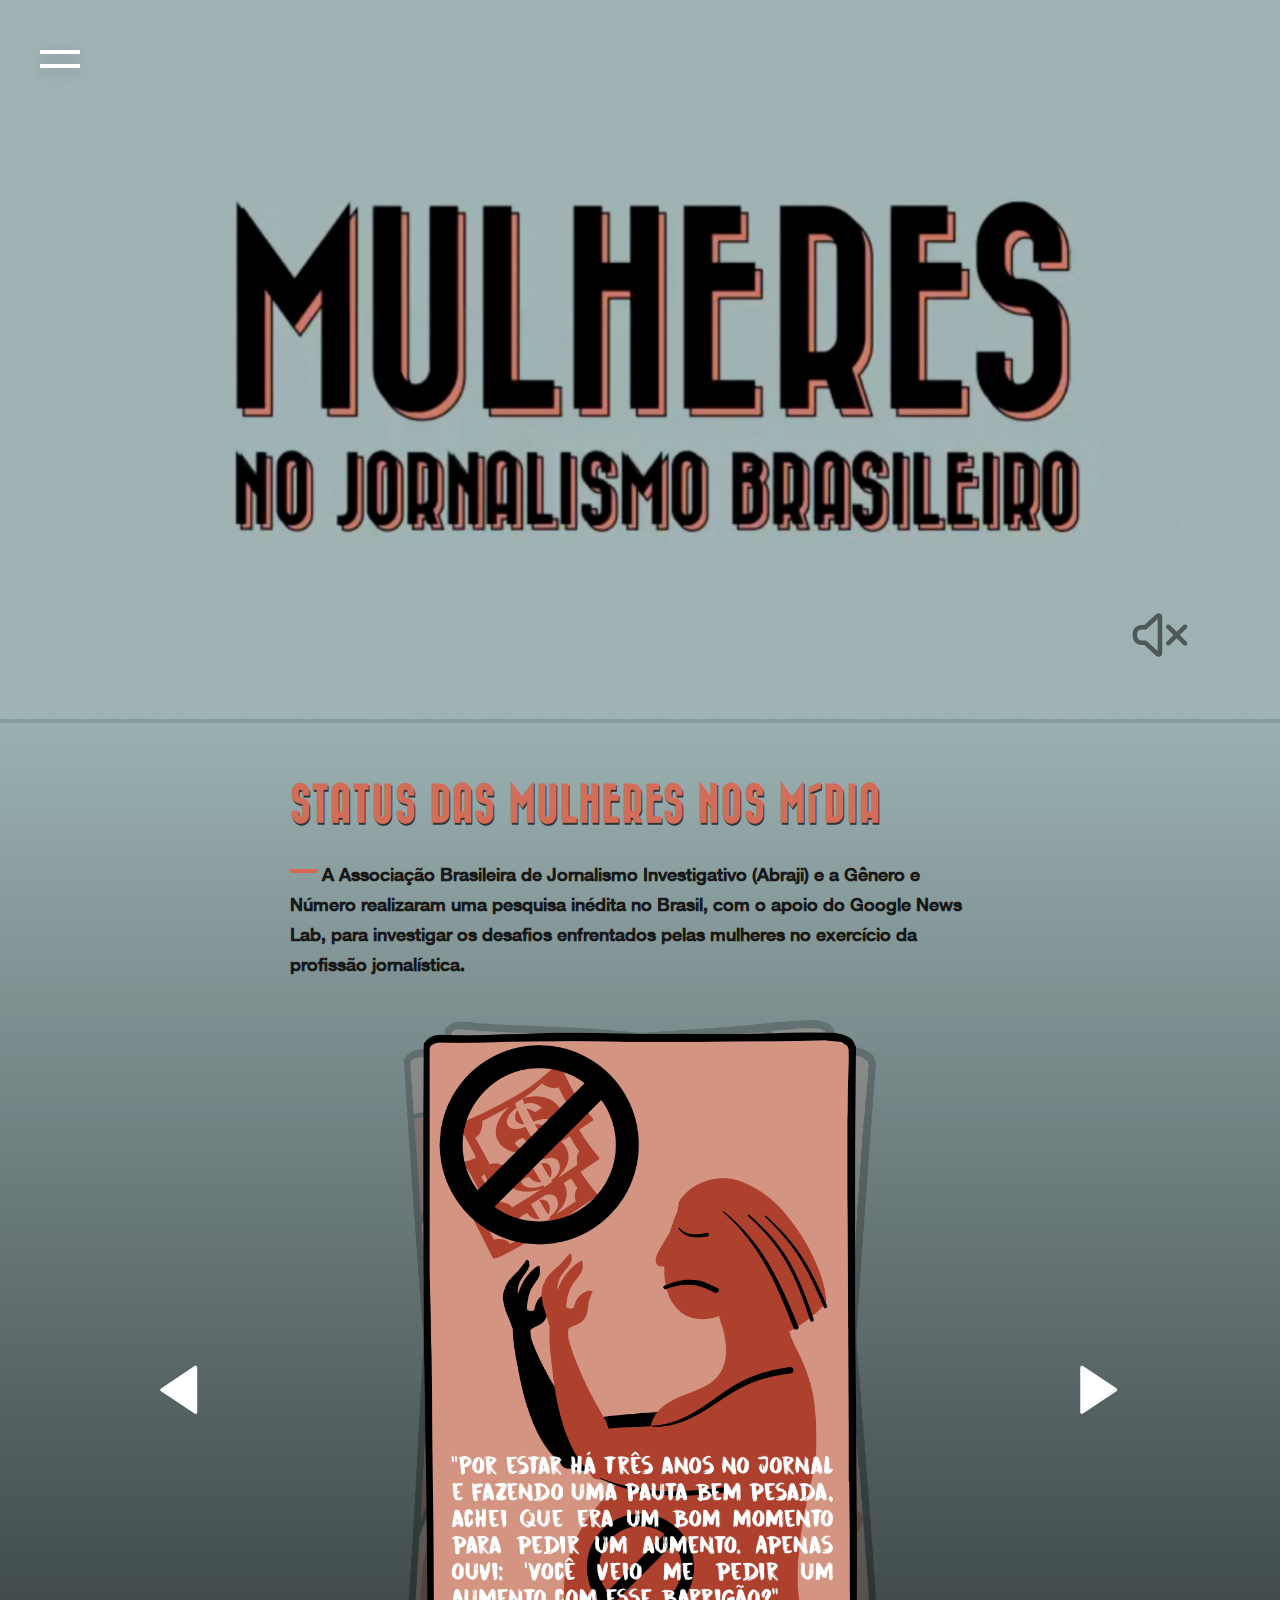
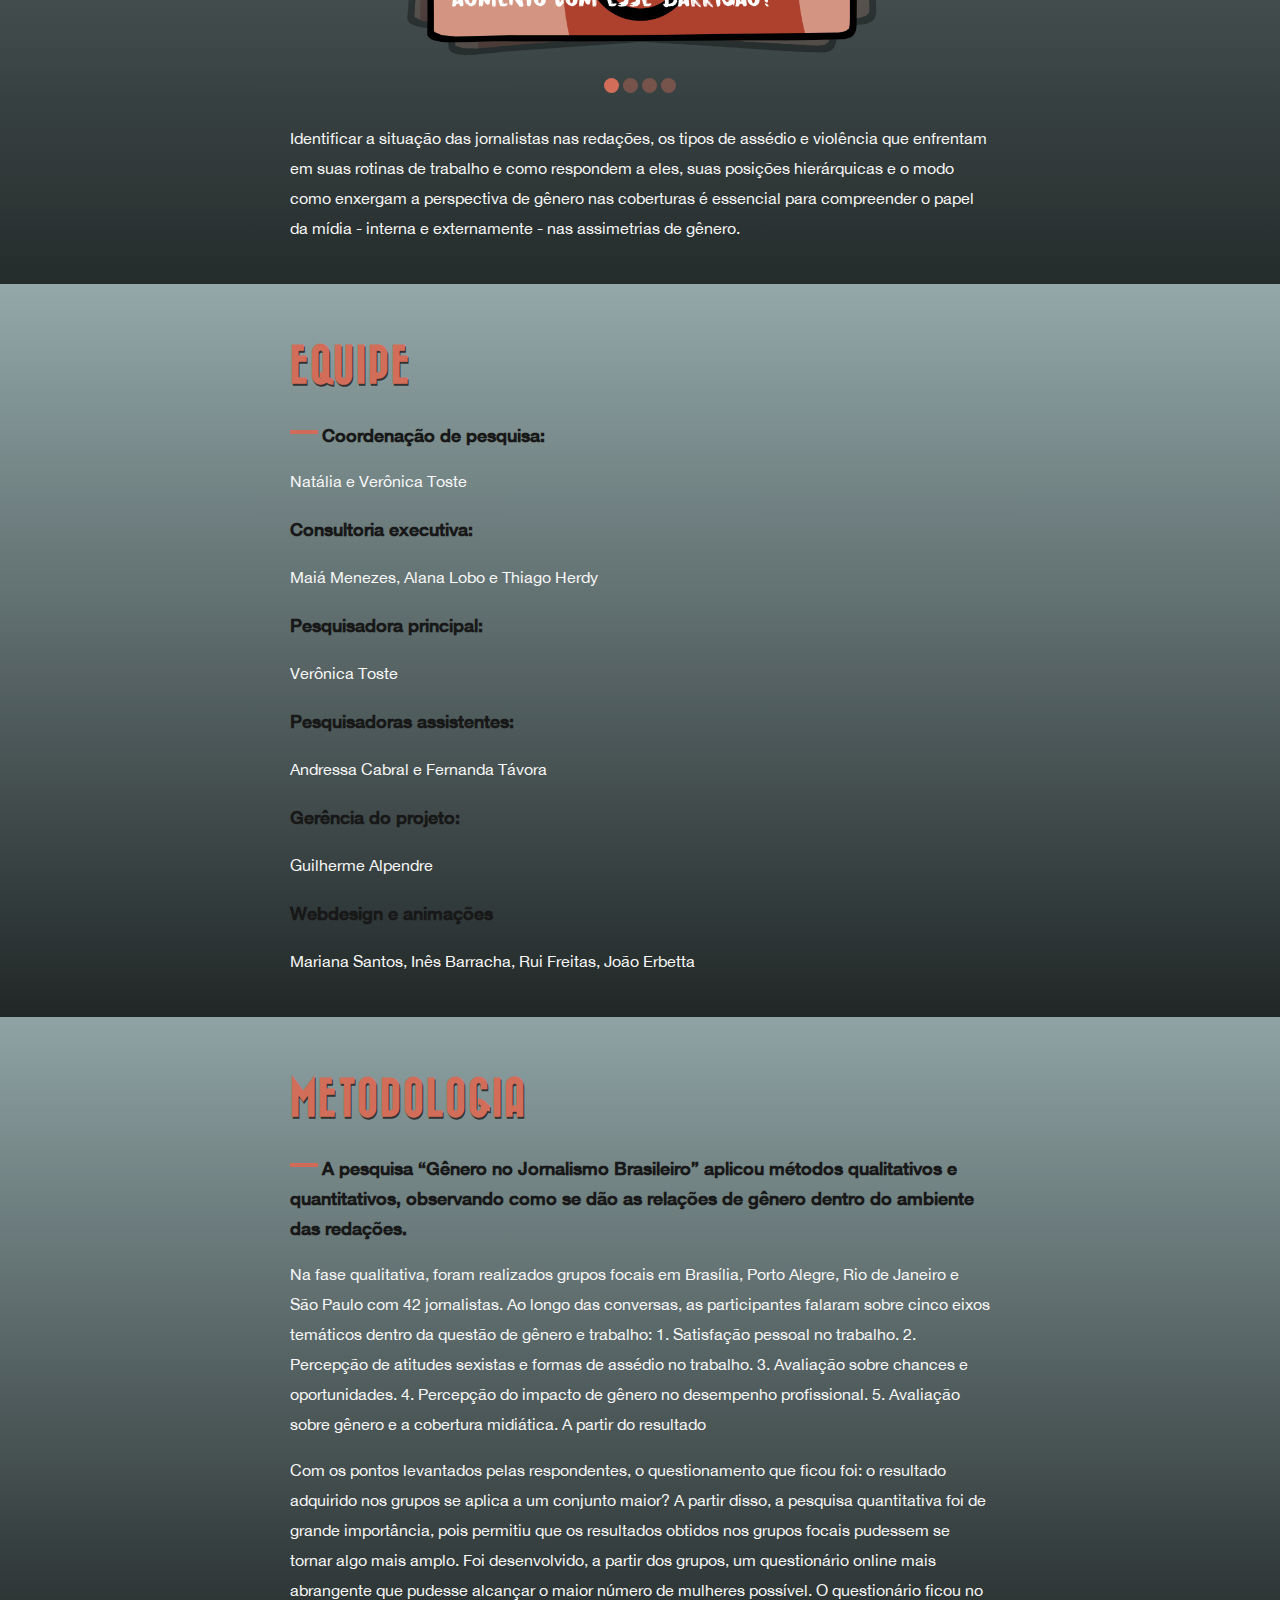
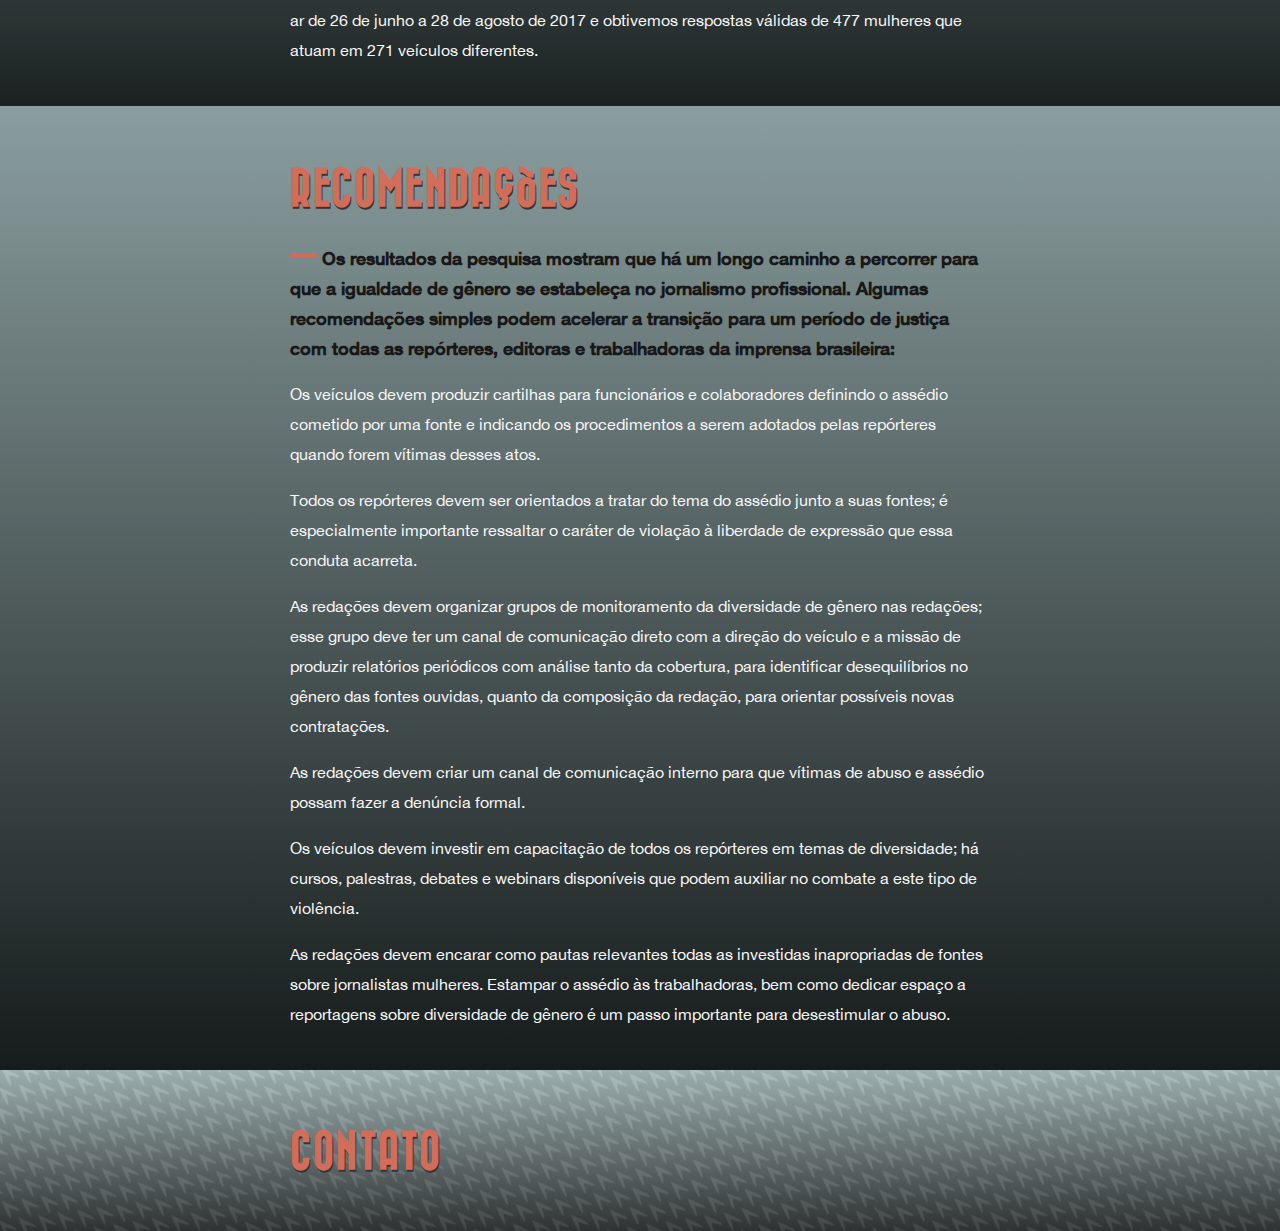
==== index.html @ d8b7c927 "added some basic textures with linear gradient" ====
<!DOCTYPE html>
<html lang="en">
<head>
  <meta charset="UTF-8">
  <meta name="viewport" content="width=device-width, initial-scale=1">
  <title>Mulheres No Jornalismo Brasileiro </title>
  <link rel="stylesheet" href="css/styles.css">
  <script src="http://ajax.googleapis.com/ajax/libs/jquery/1.11.1/jquery.min.js"></script>
</head>
<body>

  <!-- Menu -->
  <button class="burger"></button>
  <div id="nav">
    <div class="navigation">
      <ul id="nav-social-icons"class="social-icons">
        <li><span class="twitter-icon"></span></li>
        <li><span class="facebook-icon"></span></li>
        <li><span class="whatsapp-icon"></span></li>
      </ul>
      <div class="nav-content">
        <ul class="nav-menu">
          <li>
            <div class="nav-number">
              <span class="line thin"></span>
              <span class="number helv">01.</span>
            </div>
            <a href="#section1" class="roz nav-text">STATUS DAS MULHERES NOS MÍDIA</a>
          </li>
          <li>
            <div class="nav-number">
              <span class="line thin"></span>
              <span class="number helv">02.</span>
            </div>
            <a href="#section2" class="roz nav-text">EQUIPE</a>
          </li>
          <li>
            <div class="nav-number">
              <span class="line thin"></span>
              <span class="number helv">03.</span>
            </div>
            <a href="#section3" class="roz nav-text">METODOLOGIA</a>
          </li>
          <li>
            <div class="nav-number">
              <span class="line thin"></span>
              <span class="number helv">04.</span>
            </div>
            <a href="#section4" class="roz nav-text">RECOMENDAÇÕES</a>
          </li>
          <li>
            <div class="nav-number">
              <span class="line thin"></span>
              <span class="number helv">05.</span>
            </div>
            <a href="#section5" class="roz nav-text">CONTATO</a>
          </li>
        </ul>
        <div class="nav-footer">
          <div class="footer-row">
            <img src="assets/logos/logo-GN-fundo-transparente.png" alt="" class="logos">
            <img src="assets/logos/ABRAJI_FullColor_Pos_RGB-1.png" alt="" class="logos">
            <img src="assets/logos/googlenewslab.png" alt="" class="logos">
          </div>
          <!-- <p>Realização: logo GN, logo Abraji // <br> Apoio: Google News Lab</p> -->
        </div>
      </div>
    </div>
  </div>

  <!-- Video -->
  <div class="video-wrapper">
    <video preload autobuffer autoplay poster="assets/images/vposter.png">
        <source src="assets/video/CENA_formobile.m4v" type="video/mp4">
    </video>
    <div class="video-icons unmuted"></div>
   <!--  <div class="skip-icon"></div> -->
  </div>

  <!-- Section 1 -->
  <section id="section1" style="margin-top: 0px;">
    <div class="container text-left">
      <h2 class="roz">STATUS DAS MULHERES NOS MÍDIA</h2>
      <div>
        <span class="line thick"></span>
          <span class="heading helv-med text-dark">A Associação Brasileira de Jornalismo Investigativo (Abraji) e a Gênero e Número realizaram uma pesquisa inédita no Brasil, com o apoio do Google News Lab, para investigar os desafios enfrentados pelas mulheres no exercício da profissão jornalística.</span>
      </div>
    </div>
      <div id="cards">
        <div id="cards-imgs">
          <img src="assets/images/card1.png" alt="" id="card-0"class="card front">
          <img src="assets/images/card2.png" alt="" id="card-1"class="card second">
          <img src="assets/images/card3.png" alt="" id="card-2"class="card third">
          <img src="assets/images/card4.png" alt="" id="card-3"class="card back">
        </div>
        <div id="drag-left" class="drag-info">
          <svg version="1.1" xmlns="http://www.w3.org/2000/svg" xmlns:xlink="http://www.w3.org/1999/xlink" x="0px" y="0px"
   width="21.099px" height="25px" viewBox="0 0 21.099 25" enable-background="new 0 0 21.099 25" xml:space="preserve" class="arrow">
            <g id="Layer_2">
              <polygon fill="#FFFFFF" points="17.285,21.62 2.929,12.02 17.285,2.355   "/>
            </g>
            <g id="Layer_1">
              <g>
                <g>
                  <path d="M16.97,21.16L3.21,12l13.76-9.16V21.16 M17.01,22.04c0.36,0,0.72-0.32,0.72-0.72V2.721C17.73,2.279,17.371,2,17.01,2
                    c-0.12,0-0.28,0.04-0.399,0.12L2.65,11.44c-0.439,0.28-0.439,0.92,0,1.2l13.961,9.28C16.771,22,16.89,22.04,17.01,22.04
                    L17.01,22.04z"/>
                </g>
              </g>
            </g>
          </svg>
        </div>
        <div id="drag-right" class="drag-info">
          <svg version="1.1" xmlns="http://www.w3.org/2000/svg" xmlns:xlink="http://www.w3.org/1999/xlink" x="0px" y="0px"
             width="21.099px" height="25px" viewBox="0 0 21.099 25" enable-background="new 0 0 21.099 25" xml:space="preserve" class="arrow">
            <g id="Layer_2">
              <polygon fill="#FFFFFF" points="2.765,2.42 17.122,12.02 2.765,21.685  "/>
            </g>
            <g id="Layer_1">
              <g>
                <g>
                  <path d="M3.08,2.88l13.76,9.16L3.08,21.2V2.88 M3.04,2C2.68,2,2.32,2.32,2.32,2.72v18.599c0,0.441,0.359,0.721,0.72,0.721
                    c0.12,0,0.28-0.04,0.399-0.12L17.4,12.6c0.439-0.28,0.439-0.92,0-1.2L3.439,2.12C3.279,2.04,3.16,2,3.04,2L3.04,2z"/>
                </g>
              </g>
            </g>
          </svg>
        </div>
      <ol id="pagination">
          <li>
            <a id="circle-0" href="#slide1" class="active">1</a>
          </li>
          <li>
            <a a id="circle-1" href="#slide2">2</a>
          </li>
          <li>
            <a a id="circle-2" href="#slide3">3</a>
          </li>
          <li>
            <a a id="circle-3" href="#slide4">4</a>
          </li>
      </ol>
      </div>
    <div class="container" style="margin-top: 30px;">
      <p class="text-light">Identificar a situação das jornalistas nas redações, os tipos de assédio e violência que enfrentam em suas rotinas de trabalho e como respondem a eles, suas posições hierárquicas e o modo como enxergam a perspectiva de gênero nas coberturas é essencial para compreender o papel da mídia - interna e externamente - nas assimetrias de gênero.</p>
    </div>
  </section>

  <!-- Section 2 -->
  <section id="section2">
    <div class="container text-left">
      <h2 class="roz">EQUIPE</h2>
      <div>
        <span class="line thick"></span>
        <span class="heading helv-med text-dark">Coordenação de pesquisa:</span>
        <p class="helv text-light">Natália e Verônica Toste</p>
        <p class="heading helv-med text-dark">Consultoria executiva:</p>
        <p class="helv text-light">Maiá Menezes, Alana Lobo e Thiago Herdy</p>
        <p class="heading helv-med text-dark">Pesquisadora principal:</p>
        <p class="helv text-light">Verônica Toste</p>
        <p class="heading helv-med text-dark">Pesquisadoras assistentes:</p>
        <p class="helv text-light">Andressa Cabral e Fernanda Távora</p>
        <p class="heading helv-med text-dark">Gerência do projeto:</p>
        <p class="helv text-light">Guilherme Alpendre</p>
        <p class="heading helv-med text-dark">Webdesign e animações</p>
        <p class="helv text-light">Mariana Santos, Inês Barracha, Rui Freitas, João Erbetta</p>
      </div>
    </div>
  </section>

  <!-- Section 3 -->
  <section id="section3">
    <div class="container text-left">
      <h2 class="roz">METODOLOGIA</h2>
      <div>
        <span class="line thick"></span>
          <span class="heading helv-med text-dark">A pesquisa “Gênero no Jornalismo Brasileiro” aplicou métodos qualitativos e quantitativos, observando como se dão as relações de gênero dentro do ambiente das redações.</span>
          <p class="text-light">Na fase qualitativa, foram realizados grupos focais em Brasília, Porto Alegre, Rio de Janeiro e São Paulo com 42 jornalistas. Ao longo das conversas, as participantes falaram sobre cinco eixos temáticos dentro da questão de gênero e trabalho: 1. Satisfação pessoal no trabalho. 2. Percepção de atitudes sexistas e formas de assédio no trabalho. 3. Avaliação sobre chances e oportunidades. 4. Percepção do impacto de gênero no desempenho profissional. 5. Avaliação sobre gênero e a cobertura midiática. A partir do resultado</p>
          <p class="text-light">Com os pontos levantados pelas respondentes, o questionamento que ficou foi: o resultado adquirido nos grupos se aplica a um conjunto maior? A partir disso, a pesquisa quantitativa foi de grande importância, pois permitiu que os resultados obtidos nos grupos focais pudessem se tornar algo mais amplo. Foi desenvolvido, a partir dos grupos, um questionário online mais abrangente que pudesse alcançar o maior número de mulheres possível. O questionário ficou no ar de 26 de junho a 28 de agosto de 2017 e obtivemos respostas válidas de 477 mulheres que atuam em 271 veículos diferentes.</p>
      </div>
    </div>
  </section>

  <!-- Section 4 -->
  <section id="section4">
    <div class="container text-left">
      <h2 class="roz">RECOMENDAÇÕES</h2>
      <div>
        <span class="line thick"></span>
          <span class="heading helv-med text-dark">Os resultados da pesquisa mostram que há um longo caminho a percorrer para que a igualdade de gênero se estabeleça no jornalismo profissional. Algumas recomendações simples podem acelerar a transição para um período de justiça com todas as repórteres, editoras e trabalhadoras da imprensa brasileira:</span>
          <p class="text-light">Os veículos devem produzir cartilhas para funcionários e colaboradores definindo o assédio cometido por uma fonte e indicando os procedimentos a serem adotados pelas repórteres quando forem vítimas desses atos.</p>
          <p class="text-light">Todos os repórteres devem ser orientados a tratar do tema do assédio junto a suas fontes; é especialmente importante ressaltar o caráter de violação à liberdade de expressão que essa conduta acarreta.</p>
          <p class="text-light">As redações devem organizar grupos de monitoramento da diversidade de gênero nas redações; esse grupo deve ter um canal de comunicação direto com a direção do veículo e a missão de produzir relatórios periódicos com análise tanto da cobertura, para identificar desequilíbrios no gênero das fontes ouvidas, quanto da composição da redação, para orientar possíveis novas contratações.</p>
          <p class="text-light">As redações devem criar um canal de comunicação interno para que vítimas de abuso e assédio possam fazer a denúncia formal.</p>
          <p class="text-light">Os veículos devem investir em capacitação de todos os repórteres em temas de diversidade; há cursos, palestras, debates e webinars disponíveis que podem auxiliar no combate a este tipo de violência.</p>
          <p class="text-light">As redações devem encarar como pautas relevantes todas as investidas inapropriadas de fontes sobre jornalistas mulheres. Estampar o assédio às trabalhadoras, bem como dedicar espaço a reportagens sobre diversidade de gênero é um passo importante para desestimular o abuso.</p>
      </div>
    </div>
  </section>

  <!-- Section 5 -->
  <section id="section5">
    <div class="container text-left">
      <h2 class="roz">CONTATO</h2>
    </div>
  </section>

  <script src="js/application.js"></script>
</body>
</html>
---- css/styles.css ----
.bg-img {
 /* background: -moz-linear-gradient(top,  0%, rgba(0, 0, 0, 0) 59%, rgba(0, 0, 0, 0.65) 100%), url(../assets/textures/BEE.png) center center no-repeat;
  background: -webkit-gradient(linear, left top, left bottom, color-stop(0%, rgba(0, 0, 0, 0)), color-stop(59%, rgba(0, 0, 0, 0)), color-stop(100%, rgba(0, 0, 0, 0.65))), url(../assets/textures/BEE.png) center center no-repeat;
  background: -webkit-linear-gradient(top, rgba(0, 0, 0, 0) 0%, rgba(0, 0, 0, 0) 59%, rgba(0, 0, 0, 0.65) 100%), url(../assets/textures/BEE.png) center center no-repeat;
  background: -o-linear-gradient(top, rgba(0, 0, 0, 0) 0%, rgba(0, 0, 0, 0) 59%, rgba(0, 0, 0, 0.65) 100%), url(../assets/textures/BEE.png) center center no-repeat;
  background: -ms-linear-gradient(top, rgba(0, 0, 0, 0) 0%, rgba(0, 0, 0, 0) 59%, rgba(0, 0, 0, 0.65) 100%), url(../assets/textures/BEE.png) center center no-repeat;
  background: linear-gradient(to bottom, rgba(0, 0, 0, 0) 0%, rgba(0, 0, 0, 0) 59%, rgba(0, 0, 0, 0.65) 100%), url(../assets/textures/BEE.png) center center no-repeat;*/
}


body {
  color: white;
  margin: 0;

  /* Fallback */
  background-color: #9FB5B6;
  background: url(../assets/images/linear_bg.png);
  background-repeat: repeat-x;

  /* Safari 4-5, Chrome 1-9 */
  background: -webkit-gradient(linear, 0% 0%, 0% 100%, from(#9FB5B6), to(#151A1A));

  /* Safari 5.1, Chrome 10+ */
  background: -webkit-linear-gradient(top, #9FB5B6, #151A1A);

  /* Firefox 3.6+ */

  /* IE 10 */

  /* Opera 11.10+ */
  background: -o-linear-gradient(top, #9FB5B6, #151A1A);
}

h2 {
  font-size:30px;
  line-height: 35px;
  color: #D26D59;
  text-shadow: 1px 2px #343434;
}

p {
  font-family: helv;
  font-size: 12px;
  line-height: 2;
  font-weight: lighter;
}

section {
  padding: 25px 0;
}

#section1 {
  background: linear-gradient(0deg, rgba(21, 26, 26, 0.8), rgba(159, 181, 182, 0.8) ), url(../assets/textures/Status_MADEIRA.png) center center no-repeat;
}

#section2 {
  background: linear-gradient(0deg, rgba(21, 26, 26, 0.8), rgba(159, 181, 182, 0.8) ), url(../assets/textures/Equipe_DECO.png) center center no-repeat;
}

#section3 {
  background: linear-gradient(0deg, rgba(21, 26, 26, 0.8), rgba(159, 181, 182, 0.8) ), url(../assets/textures/Metodologia_BEE.png) center center no-repeat;
}

#section4 {
  background: linear-gradient(0deg, rgba(21, 26, 26, 0.8), rgba(159, 181, 182, 0.8) ), url(../assets/textures/Recomendacoes_WWW.png) center center no-repeat;
}

#section5 {
  background: linear-gradient(0deg, rgba(21, 26, 26, 0.8), rgba(159, 181, 182, 0.8) ), url(../assets/textures/Contacto_VVV.png) center center no-repeat;
}

@font-face {
  font-family: bazar;
  src: url(../fonts/Bazar.ttf);
}

@font-face {
  font-family: helv;
  src: url(../fonts/HelveticaNeue.ttf);
}

@font-face {
  font-family: helv-med;
  src: url(../fonts/HelveticaNeue-Medium.ttf);
}

.roz {
  font-family: bazar;
  letter-spacing: 2px;
}

.helv {
  font-family: helv;
}

.helv-med {
  font-family: helv-med;
}

.text-center {
  text-align: center;
}

.text-left {
  text-align: left;
}

.text-dark {
  color: #181818;
  font-weight: bold;
}

.text-light {
  color: #F8F8F8;
  font-weight: lighter;
}

.container {
  max-width: 700px;
  margin: auto;
  padding: 0 45px;
}

#nav-social-icons {
  display: -webkit-box;
  display: -ms-flexbox;
  display: flex;
  -webkit-box-orient: horizontal;
  -webkit-box-direction: normal;
      -ms-flex-direction: row;
          flex-direction: row;
  -webkit-box-pack: end;
      -ms-flex-pack: end;
          justify-content: flex-end;
  margin-right: 30px;
}

.social-icons {
  list-style: none;
  position: relative;
  display: -webkit-box;
  display: -ms-flexbox;
  display: flex;
  -webkit-box-orient: horizontal;
  -webkit-box-direction: normal;
      -ms-flex-direction: row;
          flex-direction: row;
  -webkit-flex-direction: row;
  -webkit-box-pack: center;
      -ms-flex-pack: center;
          justify-content: center;
}

.social-icons li {
  display: inline-block;
  margin: 0 10px;
}

.social-icons span {
  background-size: 20px;
  background-position: 0 0;
  background-repeat: no-repeat;
  width:20px;
  height:20px;
  display: block;
  opacity: 0.3;
  -ms-filter: "progid:DXImageTransform.Microsoft.Alpha(Opacity=30)";
}

.social-icons span:hover {
  opacity: 1;
  -ms-filter: "progid:DXImageTransform.Microsoft.Alpha(Opacity=100)";
}

.twitter-icon {
  background-image: url(../assets/icons/twitter_i.png);
}

.facebook-icon {
  background-image: url(../assets/icons/face_i.png);
}

.whatsapp-icon {
  background-image: url(../assets/icons/whatsapp_i.png);
}

.skip-icon {
  background-image: url(../assets/icons/skip_icon.svg);
  background-size: 60px;
  background-position: 0 0;
  background-repeat: no-repeat;
  width:60px;
  height:60px;
  opacity: 0.5;
  -ms-filter: "progid:DXImageTransform.Microsoft.Alpha(Opacity=50)";
  display: block;
  position: absolute;
  bottom: 100px;
  right: calc( 100vw / 2);
  z-index: 9999;
}

.video-icons {
  background-size: 30px;
  background-position: 0 0;
  background-repeat: no-repeat;
  width:30px;
  height:30px;
  opacity: 0.8;
  -ms-filter: "progid:DXImageTransform.Microsoft.Alpha(Opacity=80)";
  display: block;

  position: absolute;
  bottom: 10px;
  right: 10px;
}

.video-icons.show {
  display: block;
}

.video-icons.muted {
  background-image: url(../assets/icons/sound_icon.svg);
}

.video-icons.unmuted {
  background-image: url(../assets/icons/mute_icon.svg);
}

.video-icons:hover {
  opacity: 0.8;
  -ms-filter: "progid:DXImageTransform.Microsoft.Alpha(Opacity=80)";
}



#pagination {
  display: -webkit-box;
  display: -ms-flexbox;
  display: flex;
  -webkit-box-align: center;
      -ms-flex-align: center;
          align-items: center;
  -webkit-box-pack: center;
      -ms-flex-pack: center;
          justify-content: center;

  clear:both;
  width:75px;
  margin:5px auto 0;
  padding:0;
}

#pagination li {
  list-style:none;
  float:left;
  margin:0 2px;
}

#pagination li a {
  display:block;
  width:10px;
  height:10px;
  text-indent:-10000px;
  background: #D26D59;
  opacity: 0.4;
  -ms-filter: "progid:DXImageTransform.Microsoft.Alpha(Opacity=40)";
  border-radius: 10px;
}

#pagination li a.active {
    background: #D26D59;
    opacity: 1;
    -ms-filter: "progid:DXImageTransform.Microsoft.Alpha(Opacity=100)";
}

/* Burger Menu */
.burger {
  top: 30px;
  left: 20px;
  z-index: 9999;
  position: fixed;
  color: white;
  display: inline-block;
  border: 0;
  background: none;
  outline: 0;
  padding: 0;
  cursor: pointer;
  width: 20px;

  transition: border-bottom 1s ease-in-out;
  -webkit-transition: border-bottom 1s ease-in-out;
  -o-transition: border-bottom 1s ease-in-out;
  -moz-transition: border-bottom 1s ease-in-out;
}

.burger::-moz-focus-inner {
  border: 0;
  padding: 0;
}

.burger:before {
  content: "";
  display: block;
  border-bottom: 2px solid white;
  box-shadow: 0 3px 15px rgba(0,0,0,0.2);
  width:100%;
  margin-bottom: 5px;
  transition: -webkit-transform 0.5s ease-in-out;
  transition: transform 0.5s ease-in-out;
  transition: transform 0.5s ease-in-out, -webkit-transform 0.5s ease-in-out;
  -webkit-transition: -webkit-transform 0.5s ease-in-out;
}

.burger:after {
  content: "";
  display: block;
  border-bottom: 2px solid white;
  box-shadow: 0 3px 15px rgba(0,0,0,0.2);
  width:100%;
  margin-bottom: 5px;
  transition: -webkit-transform 0.5s ease-in-out;
  transition: transform 0.5s ease-in-out;
  transition: transform 0.5s ease-in-out, -webkit-transform 0.5s ease-in-out;
  -webkit-transition: -webkit-transform 0.5s ease-in-out;
}

.burger.open {
  border-bottom: 2px solid transparent;
  transition: border-bottom 0.8s ease-in-out;
  -webkit-transition: border-bottom 0.8s ease-in-out;
}

.burger.open:before {
  transform: rotate(-405deg) translateY(3px) translateX(-4px);
  -webkit-transform: rotate(-405deg) translateY(3px) translateX(-4px);
  transition: -webkit-transform 0.5s ease-in-out;
  transition: transform 0.5s ease-in-out;
  transition: transform 0.5s ease-in-out, -webkit-transform 0.5s ease-in-out;
  -webkit-transition: -webkit-transform 0.5s ease-in-out;
}

.burger.open:after {
  transform: rotate(405deg) translateY(-1px) translateX(-2px);
  -webkit-transform: rotate(405deg) translateY(-1px) translateX(-2px);
  transition: -webkit-transform 0.5s ease-in-out;
  transition: transform 0.5s ease-in-out;
  transition: transform 0.5s ease-in-out, -webkit-transform 0.5s ease-in-out;
  -webkit-transition: -webkit-transform 0.5s ease-in-out;
}

/* Navigation */

#nav {
  width: 0px;
  height: 100vh;
  top: 0;
  left: 0;
  right: 0;
  bottom: 0;
  position: fixed;
  z-index: 999;
  -webkit-transition: width 0.75s ease-in-out;
  transition: width 0.75s ease-in-out;

  /* Fallback */
  background-color: #1F2525;
  /*background: url(../assets/images/linear_bg.png);
  background-repeat: repeat-x;*/

  /* Safari 4-5, Chrome 1-9 */
  background: -webkit-gradient(linear, 0% 0%, 0% 100%, from(#1F2525), to(#A8C6C6));

  /* Safari 5.1, Chrome 10+ */
  background: -webkit-linear-gradient(top, #1F2525, #A8C6C6);

  /* Firefox 3.6+ */

  /* IE 10 */

  /* Opera 11.10+ */
  background: -o-linear-gradient(top, #1F2525, #A8C6C6);
}

#nav.open {
  width: 100%;
  -webkit-transition: width 0.75s ease-in-out;
  transition: width 0.75s ease-in-out;
}

.navigation {
  display: -webkit-box;
  display: -ms-flexbox;
  display: flex;
  -webkit-box-orient: vertical;
  -webkit-box-direction: normal;
      -ms-flex-direction: column;
          flex-direction: column;

  margin-top: 60px;
  position: relative;
  left: -1000px;
  -webkit-transition: left 0.75s ease-in;
  transition: left 0.75s ease-in;
}

.navigation.open {
  left: 0px;
  -webkit-transition: left 0.75s ease-in-out;
  transition: left 0.75s ease-in-out;
}

.nav-content {
  padding-left: 3em;
  padding-right: 3em;
  margin-top: 10px;
}

.navigation ul {
  margin: 10px 0;
  padding: 0;
}

.navigation li {
  padding: 0px;
  list-style: none;
  font-size: 20px;
  line-height: 35px;
  color: white;
  margin-bottom: 10px;
}

.navigation li a {
  color: #D16B59;
  text-decoration: none;
}

.navigation li a:hover {
  text-decoration: none;
  color: #D16B59;
}

.nav-number {
  line-height: 14px;
}

.line {
  height: 6px;
  padding: 0px;
  padding-left: 28px;
  display: inline-block;
}

.thin {
  border-top: 2px solid #FFFBFB;
}

.thick {
  border-top: 4px solid #D16B59;
}

.number {
  font-size: 12px;
}

.heading {
  font-size: 12px;
}

.nav-text {
  font-size: 20px;
  color: #D16B59;
  text-shadow: 1px 1px 2px grey;
}

.footer-row {
  display: -webkit-box;
  display: -ms-flexbox;
  display: flex;
  -webkit-box-orient: horizontal;
  -webkit-box-direction: normal;
      -ms-flex-direction: row;
          flex-direction: row;
  -webkit-box-align: center;
      -ms-flex-align: center;
          align-items: center;
  -webkit-box-pack: center;
      -ms-flex-pack: center;
          justify-content: center;
}

.logos {
  height: 50px;
}

.video-wrapper {
  position: relative;
  width: 100%;
  height: 100%;
}

video {
  width: 100%;
}

#cards {
  margin-top: 30px;
  position: relative;
  padding: 0 20px;
}

.card {
  width: 260px;
  display: block;
  margin: auto;
}

.front {
  z-index: 2;
}

.second {
  position: absolute;
  top: 0;
  left: calc(50% - 130px);
  z-index: -1;
  transform: rotate(-4deg);
  -webkit-transform: rotate(-4deg);
}

.third {
  position: absolute;
  top: 0;
  left: calc(50% - 130px);
  z-index: -2;
  transform: rotate(4deg);
  -webkit-transform: rotate(4deg);
}

.back {
  position: absolute;
  top: 0;
  left: calc(50% - 130px);
  z-index: -3;
}

#drag-left {
  position: absolute;
  left: 0;
  top: calc(50% - 20px);
}

#drag-right {
  position: absolute;
  right: 0;
  top: calc(50% - 20px);
}

.arrow {
  fill: #FFFFFF;
}

.arrow:hover {
  fill: #D26D59 !important;
}

.drag-info {
  display: -webkit-box;
  display: -ms-flexbox;
  display: flex;
  -webkit-box-orient: horizontal;
  -webkit-box-direction: normal;
      -ms-flex-direction: row;
          flex-direction: row;
  -webkit-box-align: center;
      -ms-flex-align: center;
          align-items: center;
  -webkit-box-pack: center;
      -ms-flex-pack: center;
          justify-content: center;

  height: 40px;
  width: 40px;
}

/* Media */

/*@media screen and (max-height: 480px) {
  .navigation {
    height: 60px;
    margin-top: 30px;
  }

  .nav-text {
    font-size: 18px;
  }

  #nav-social-icons {
    margin-top: 0;
    margin-bottom: 5px;
    margin-right: 20px;
  }

  .nav-menu {
    margin-bottom: 0;
  }
}
*/
@media screen and (min-height: 600px){
  .navigation {
    height: 80%;
    margin-top: 80px;
  }
}

@media screen and (min-width: 1280px) {

  h2 {
    font-size: 40px;
    line-height: 45px;
  }

  p {
    font-size: 16px;
    line-height: 30px;
  }

  .container {
    padding: 0px 50px;
  }

  .burger {
    top: 50px;
    left: 40px;
    width: 40px;
  }

  .burger:before {
    border-bottom: 4px solid white;
    box-shadow: 0px 3px 15px rgba(0,0,0,0.2);
    margin-bottom: 10px;
  }

  .burger:after {
    border-bottom: 4px solid white;
    box-shadow: 0px 3px 15px rgba(0,0,0,0.2);
    margin-bottom: 10px;
  }

  .burger.open {
    border-bottom: 4px solid transparent;
  }

  .burger.open:before {
    transform: rotate(-405deg) translateY(8px) translateX(-8px);
    -webkit-transform: rotate(-405deg) translateY(8px) translateX(-8px);
  }

  .burger.open:after {
    transform: rotate(405deg) translateY(-1px) translateX(-2px);
    -webkit-transform: rotate(405deg) translateY(-1px) translateX(-2px);
  }

  .navigation.open {
    height: 100%;
    margin-top: 60px;
  }

  .navigation li {
    margin-bottom: 20px;
  }

  .nav-number {
    line-height: 16px;
  }

  .line {
    height: 8px;
  }

  .number {
    font-size: 14px;
  }

  .heading {
    font-size: 18px;
    line-height: 30px;
  }

  .nav-text {
    font-size: 30px;
    line-height: 40px;
  }

  #nav.open {
    width: 33%;
    -webkit-transition: width 0.75s ease-in-out;
    transition: width 0.75s ease-in-out;
  }

  #nav-social-icons {
    margin-right: 30px;
  }

  .nav-footer {
    margin-top: 80px;
  }

  #cards {
    padding: 0 50px;
  }

  .card {
    width: 480px;
  }

  .front {
    z-index: 2;
  }

  .second {
    left: calc(50% - 240px);
  }

  .third {
    left: calc(50% - 240px);
  }

  .back {
    left: calc(50% - 240px);
  }

  .drag-info {
    display: -webkit-box;
    display: -ms-flexbox;
    display: flex;
    -webkit-box-orient: horizontal;
    -webkit-box-direction: normal;
        -ms-flex-direction: row;
            flex-direction: row;
    -webkit-box-align: center;
        -ms-flex-align: center;
            align-items: center;
    -webkit-box-pack: center;
        -ms-flex-pack: center;
            justify-content: center;

    padding: 20px;
    height: 80px;
    width: 80px;
  }

  .drag-info svg {
    height: 60px;
    width: 60px;
  }

  #drag-left {
    left: 120px;
    top: calc(50% - 20px);
  }

  #drag-right {
    right: 120px;
  }

  #pagination li a {
    width:15px;
    height:15px;
    border-radius: 10px;
    -moz-border-radius: 10px;
    -webkit-border-radius: 10px;
  }

  .social-icons span {
    background-size: 25px;
    width:25px;
    height:25px;
  }

  .video-icons {
    background-size: 80px;
    width:80px;
    height:80px;
    opacity: 0.5;
    -ms-filter: "progid:DXImageTransform.Microsoft.Alpha(Opacity=50)";
    display: none;
    bottom: 40px;
    right: 80px;
  }
}
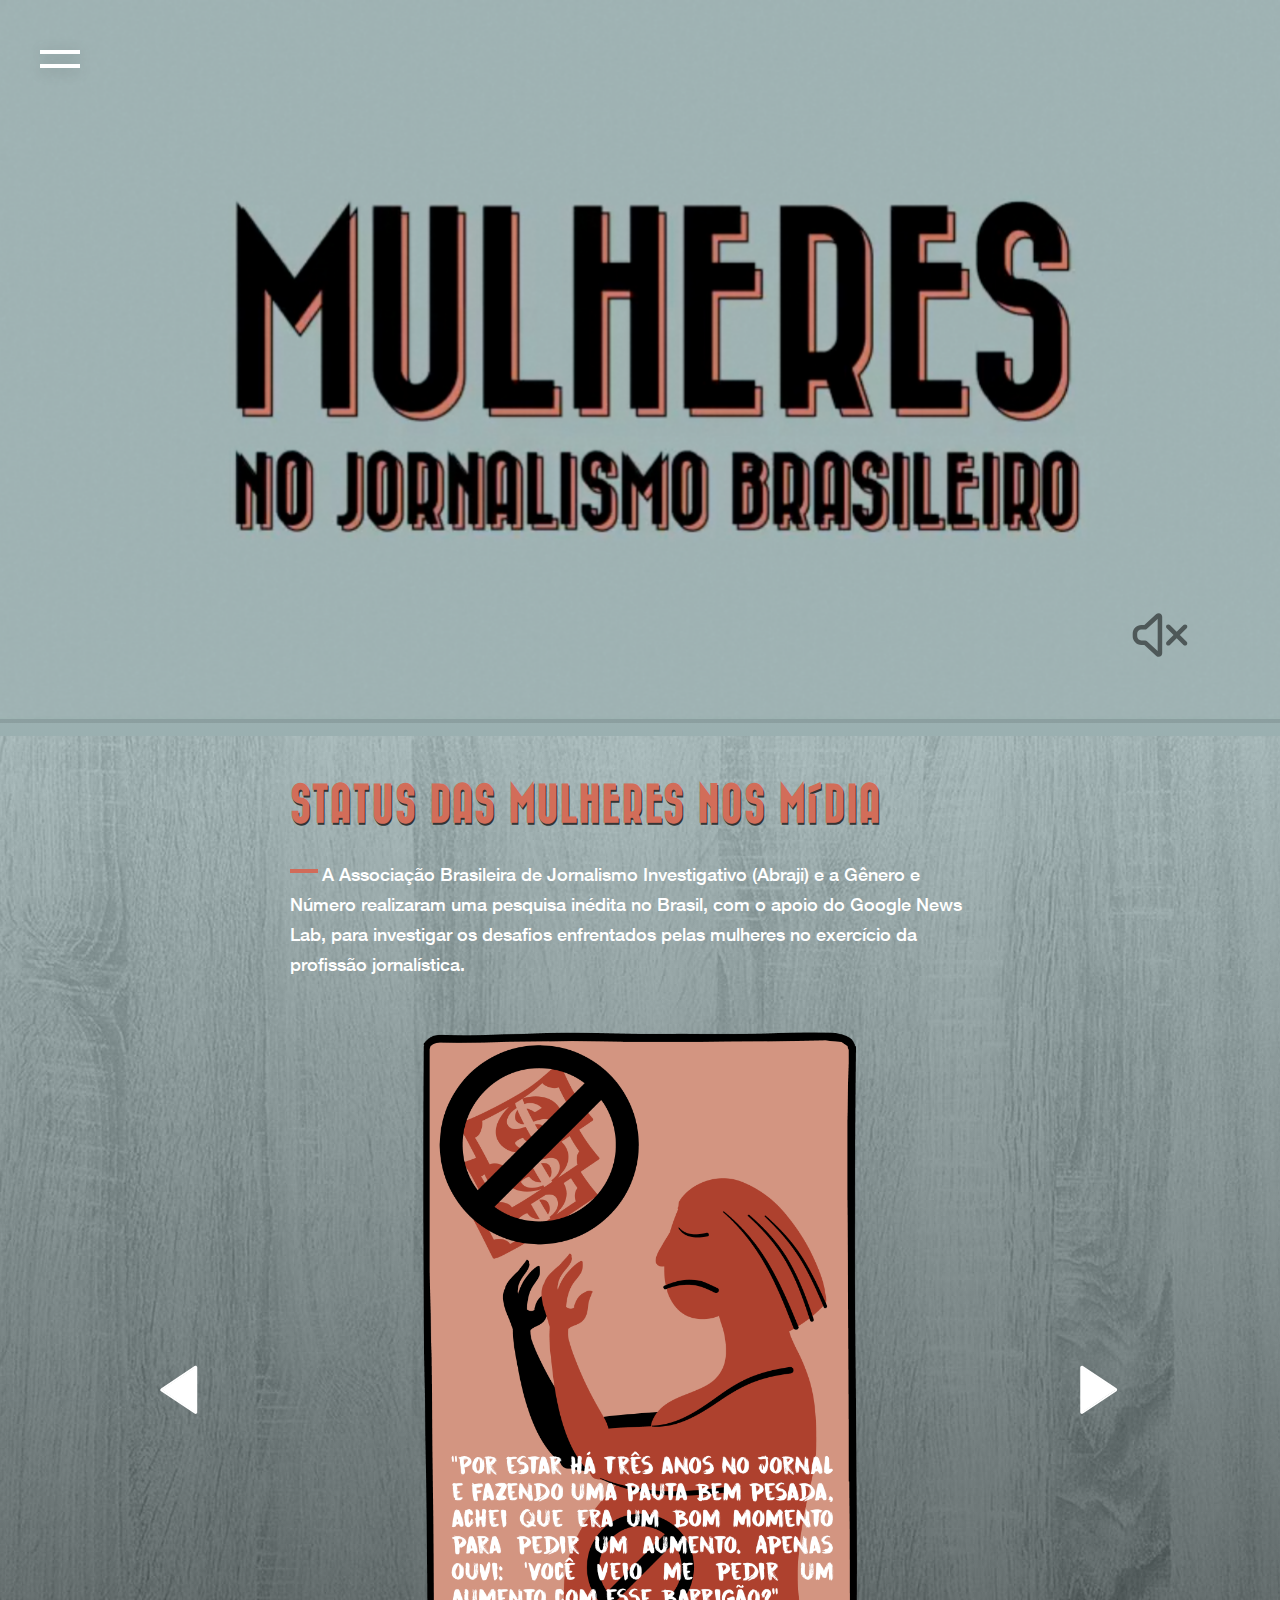
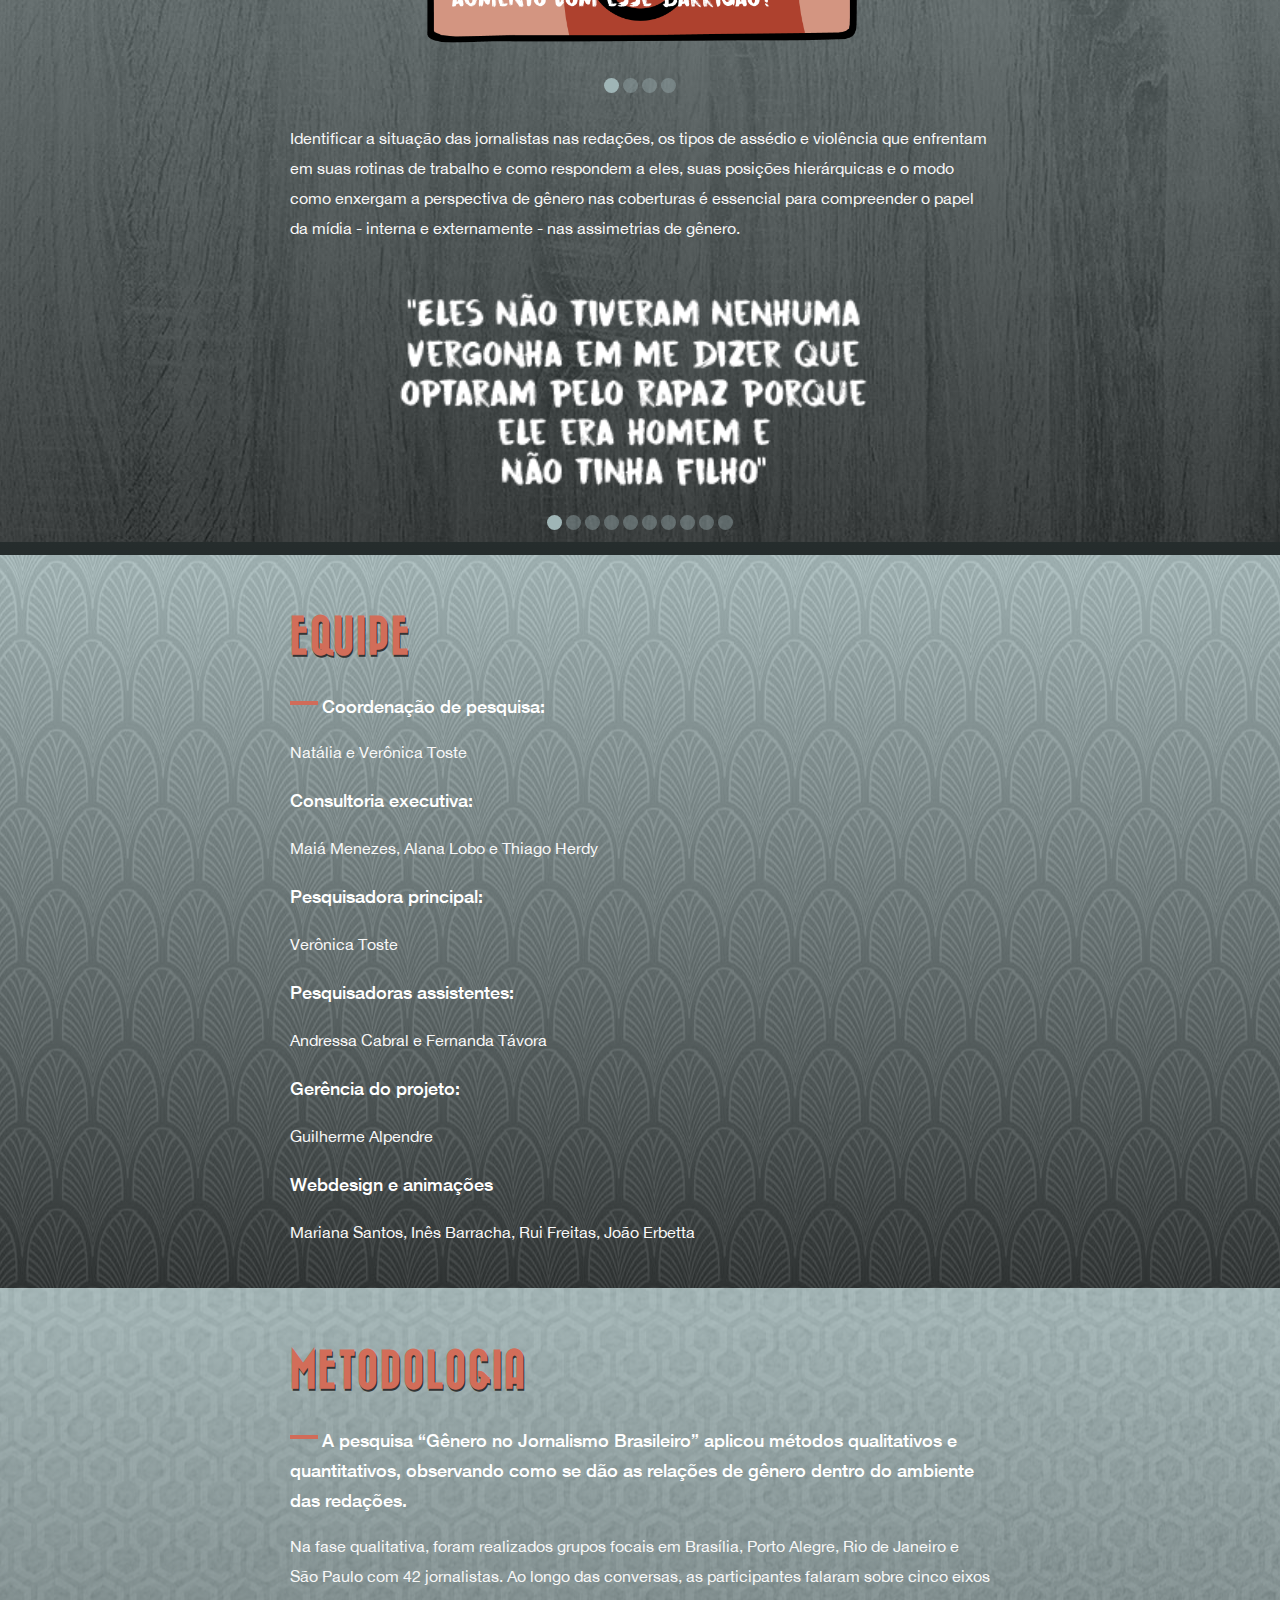
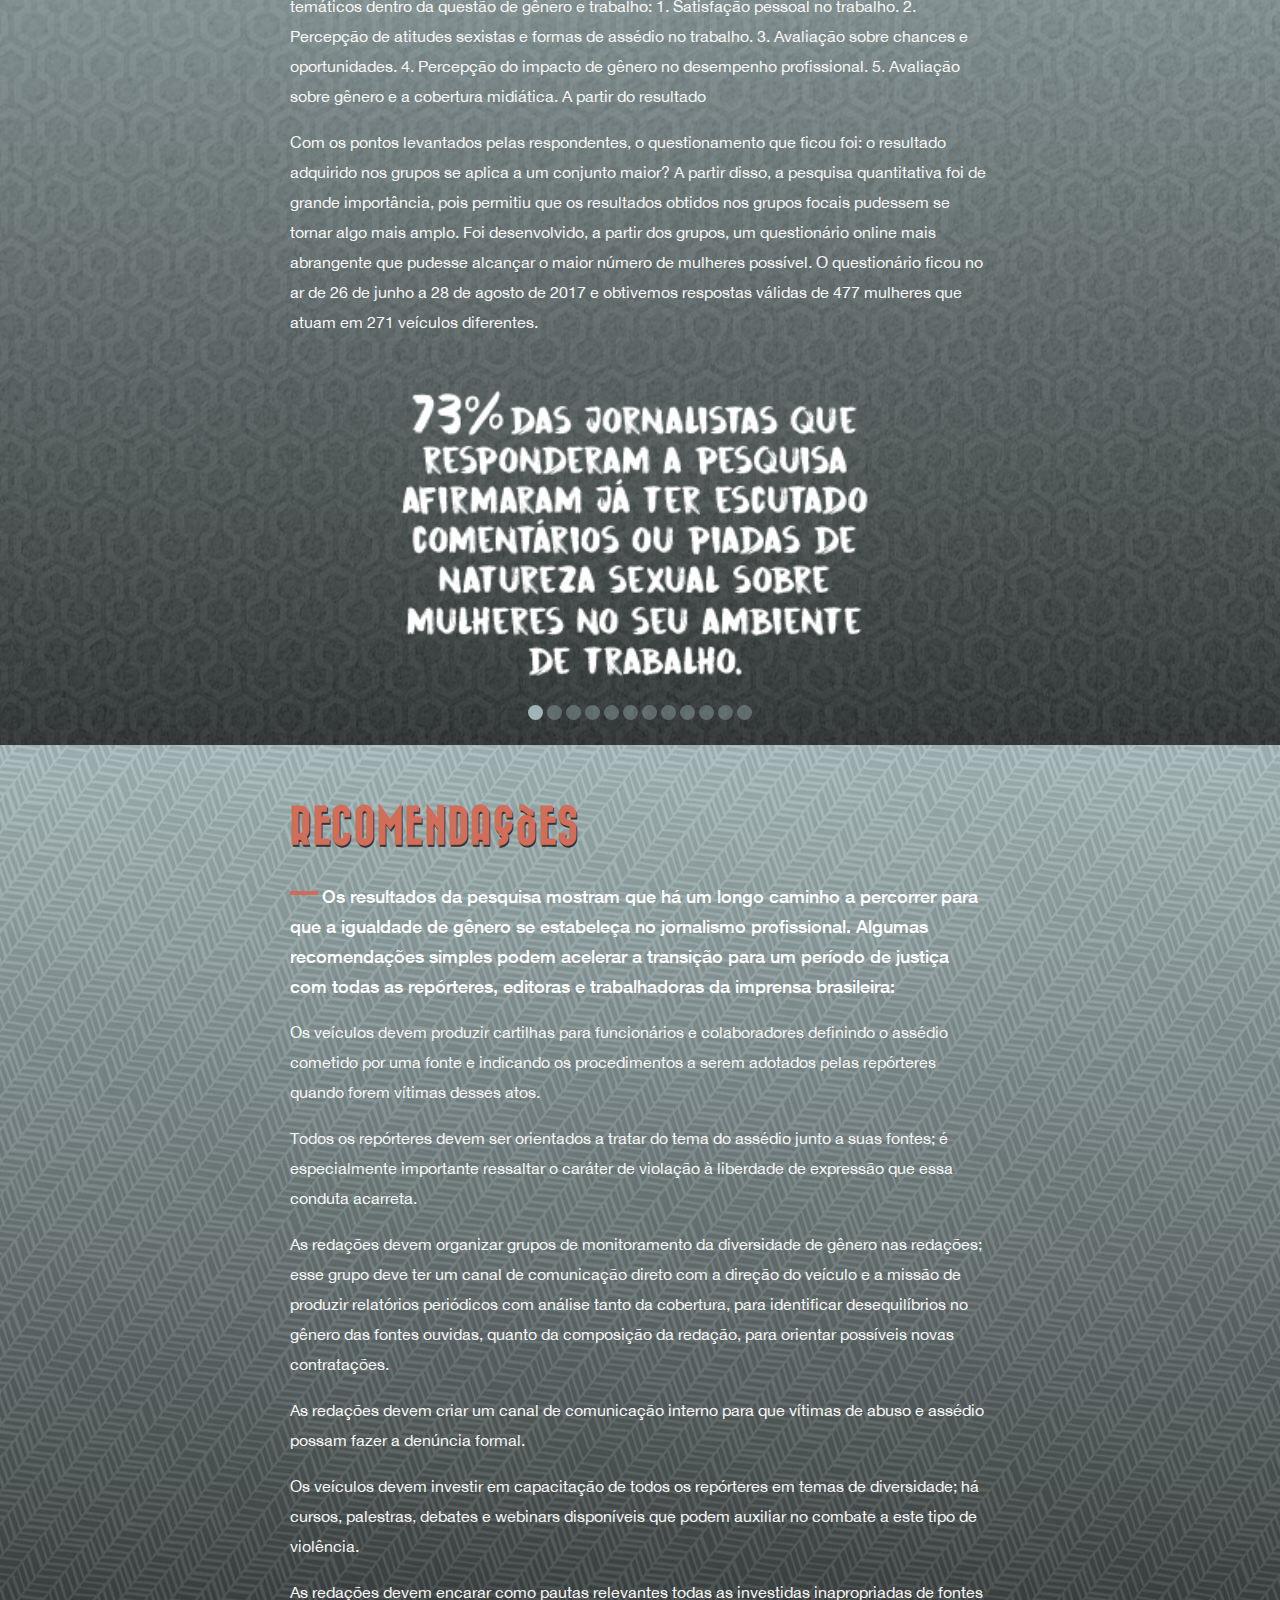
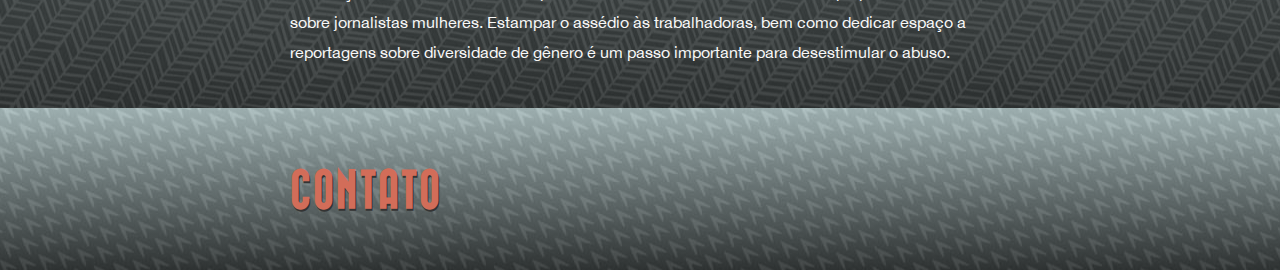
==== commit ae571856: "added quotes and stats with js for transitions" ====
--- a/index.html
+++ b/index.html
@@ -69,7 +69,7 @@
   </div>
 
   <!-- Video -->
-  <div class="video-wrapper">
+  <div class="video-wrapper" style="margin: 0;">
     <video preload autobuffer autoplay poster="assets/images/vposter.png">
         <source src="assets/video/CENA_formobile.m4v" type="video/mp4">
     </video>
@@ -78,12 +78,12 @@
   </div>
 
   <!-- Section 1 -->
-  <section id="section1" style="margin-top: 0px;">
+  <section id="section1">
     <div class="container text-left">
       <h2 class="roz">STATUS DAS MULHERES NOS MÍDIA</h2>
       <div>
         <span class="line thick"></span>
-          <span class="heading helv-med text-dark">A Associação Brasileira de Jornalismo Investigativo (Abraji) e a Gênero e Número realizaram uma pesquisa inédita no Brasil, com o apoio do Google News Lab, para investigar os desafios enfrentados pelas mulheres no exercício da profissão jornalística.</span>
+          <span class="heading helv-med">A Associação Brasileira de Jornalismo Investigativo (Abraji) e a Gênero e Número realizaram uma pesquisa inédita no Brasil, com o apoio do Google News Lab, para investigar os desafios enfrentados pelas mulheres no exercício da profissão jornalística.</span>
       </div>
     </div>
       <div id="cards">
@@ -126,24 +126,59 @@
             </g>
           </svg>
         </div>
-      <ol id="pagination">
-          <li>
-            <a id="circle-0" href="#slide1" class="active">1</a>
-          </li>
-          <li>
-            <a a id="circle-1" href="#slide2">2</a>
-          </li>
-          <li>
-            <a a id="circle-2" href="#slide3">3</a>
-          </li>
-          <li>
-            <a a id="circle-3" href="#slide4">4</a>
-          </li>
-      </ol>
+        <ol id="card-circles" class="pagination">
+            <li>
+              <a id="circle-0" href="#slide1" class="active">1</a>
+            </li>
+            <li>
+              <a a id="circle-1" href="#slide2">2</a>
+            </li>
+            <li>
+              <a a id="circle-2" href="#slide3">3</a>
+            </li>
+            <li>
+              <a a id="circle-3" href="#slide4">4</a>
+            </li>
+        </ol>
       </div>
     <div class="container" style="margin-top: 30px;">
       <p class="text-light">Identificar a situação das jornalistas nas redações, os tipos de assédio e violência que enfrentam em suas rotinas de trabalho e como respondem a eles, suas posições hierárquicas e o modo como enxergam a perspectiva de gênero nas coberturas é essencial para compreender o papel da mídia - interna e externamente - nas assimetrias de gênero.</p>
     </div>
+    <div id="quotes">
+      <img src="assets/quotes/QUOTE01.png" alt="" id="quote-0"class="quote">
+    </div>
+    <ol class="pagination">
+        <li>
+          <a id="q-0" href="#slide1" class="active">1</a>
+        </li>
+        <li>
+          <a a id="q-1" href="#slide2">2</a>
+        </li>
+        <li>
+          <a a id="q-2" href="#slide3">3</a>
+        </li>
+        <li>
+          <a a id="q-3" href="#slide4">4</a>
+        </li>
+        <li>
+          <a a id="q-4" href="#slide4">4</a>
+        </li>
+        <li>
+          <a a id="q-5" href="#slide4">4</a>
+        </li>
+        <li>
+          <a a id="q-6" href="#slide4">4</a>
+        </li>
+        <li>
+          <a a id="q-7" href="#slide4">4</a>
+        </li>
+        <li>
+          <a a id="q-8" href="#slide4">4</a>
+        </li>
+        <li>
+          <a a id="q-9" href="#slide4">4</a>
+        </li>
+    </ol>
   </section>
 
   <!-- Section 2 -->
@@ -152,17 +187,17 @@
       <h2 class="roz">EQUIPE</h2>
       <div>
         <span class="line thick"></span>
-        <span class="heading helv-med text-dark">Coordenação de pesquisa:</span>
+        <span class="heading helv-med">Coordenação de pesquisa:</span>
         <p class="helv text-light">Natália e Verônica Toste</p>
-        <p class="heading helv-med text-dark">Consultoria executiva:</p>
+        <p class="heading helv-med ">Consultoria executiva:</p>
         <p class="helv text-light">Maiá Menezes, Alana Lobo e Thiago Herdy</p>
-        <p class="heading helv-med text-dark">Pesquisadora principal:</p>
+        <p class="heading helv-med">Pesquisadora principal:</p>
         <p class="helv text-light">Verônica Toste</p>
-        <p class="heading helv-med text-dark">Pesquisadoras assistentes:</p>
+        <p class="heading helv-med ">Pesquisadoras assistentes:</p>
         <p class="helv text-light">Andressa Cabral e Fernanda Távora</p>
-        <p class="heading helv-med text-dark">Gerência do projeto:</p>
+        <p class="heading helv-med">Gerência do projeto:</p>
         <p class="helv text-light">Guilherme Alpendre</p>
-        <p class="heading helv-med text-dark">Webdesign e animações</p>
+        <p class="heading helv-med">Webdesign e animações</p>
         <p class="helv text-light">Mariana Santos, Inês Barracha, Rui Freitas, João Erbetta</p>
       </div>
     </div>
@@ -174,11 +209,52 @@
       <h2 class="roz">METODOLOGIA</h2>
       <div>
         <span class="line thick"></span>
-          <span class="heading helv-med text-dark">A pesquisa “Gênero no Jornalismo Brasileiro” aplicou métodos qualitativos e quantitativos, observando como se dão as relações de gênero dentro do ambiente das redações.</span>
+          <span class="heading helv-med ">A pesquisa “Gênero no Jornalismo Brasileiro” aplicou métodos qualitativos e quantitativos, observando como se dão as relações de gênero dentro do ambiente das redações.</span>
           <p class="text-light">Na fase qualitativa, foram realizados grupos focais em Brasília, Porto Alegre, Rio de Janeiro e São Paulo com 42 jornalistas. Ao longo das conversas, as participantes falaram sobre cinco eixos temáticos dentro da questão de gênero e trabalho: 1. Satisfação pessoal no trabalho. 2. Percepção de atitudes sexistas e formas de assédio no trabalho. 3. Avaliação sobre chances e oportunidades. 4. Percepção do impacto de gênero no desempenho profissional. 5. Avaliação sobre gênero e a cobertura midiática. A partir do resultado</p>
           <p class="text-light">Com os pontos levantados pelas respondentes, o questionamento que ficou foi: o resultado adquirido nos grupos se aplica a um conjunto maior? A partir disso, a pesquisa quantitativa foi de grande importância, pois permitiu que os resultados obtidos nos grupos focais pudessem se tornar algo mais amplo. Foi desenvolvido, a partir dos grupos, um questionário online mais abrangente que pudesse alcançar o maior número de mulheres possível. O questionário ficou no ar de 26 de junho a 28 de agosto de 2017 e obtivemos respostas válidas de 477 mulheres que atuam em 271 veículos diferentes.</p>
       </div>
     </div>
+    <div id="stats">
+      <img src="assets/stats/DADOS01.png" alt="" id="stat-0"class="stat">
+    </div>
+    <ol class="pagination">
+        <li>
+          <a id="s-0" href="#slide1" class="active">1</a>
+        </li>
+        <li>
+          <a a id="s-1" href="#slide2">2</a>
+        </li>
+        <li>
+          <a a id="s-2" href="#slide3">3</a>
+        </li>
+        <li>
+          <a a id="s-3" href="#slide4">4</a>
+        </li>
+        <li>
+          <a a id="s-4" href="#slide4">4</a>
+        </li>
+        <li>
+          <a a id="s-5" href="#slide4">4</a>
+        </li>
+        <li>
+          <a a id="s-6" href="#slide4">4</a>
+        </li>
+        <li>
+          <a a id="s-7" href="#slide4">4</a>
+        </li>
+        <li>
+          <a a id="s-8" href="#slide4">4</a>
+        </li>
+        <li>
+          <a a id="s-9" href="#slide4">4</a>
+        </li>
+        <li>
+          <a a id="s-10" href="#slide4">4</a>
+        </li>
+        <li>
+          <a a id="s-11" href="#slide4">4</a>
+        </li>
+    </ol>
   </section>
 
   <!-- Section 4 -->
@@ -187,7 +263,7 @@
       <h2 class="roz">RECOMENDAÇÕES</h2>
       <div>
         <span class="line thick"></span>
-          <span class="heading helv-med text-dark">Os resultados da pesquisa mostram que há um longo caminho a percorrer para que a igualdade de gênero se estabeleça no jornalismo profissional. Algumas recomendações simples podem acelerar a transição para um período de justiça com todas as repórteres, editoras e trabalhadoras da imprensa brasileira:</span>
+          <span class="heading helv-med ">Os resultados da pesquisa mostram que há um longo caminho a percorrer para que a igualdade de gênero se estabeleça no jornalismo profissional. Algumas recomendações simples podem acelerar a transição para um período de justiça com todas as repórteres, editoras e trabalhadoras da imprensa brasileira:</span>
           <p class="text-light">Os veículos devem produzir cartilhas para funcionários e colaboradores definindo o assédio cometido por uma fonte e indicando os procedimentos a serem adotados pelas repórteres quando forem vítimas desses atos.</p>
           <p class="text-light">Todos os repórteres devem ser orientados a tratar do tema do assédio junto a suas fontes; é especialmente importante ressaltar o caráter de violação à liberdade de expressão que essa conduta acarreta.</p>
           <p class="text-light">As redações devem organizar grupos de monitoramento da diversidade de gênero nas redações; esse grupo deve ter um canal de comunicação direto com a direção do veículo e a missão de produzir relatórios periódicos com análise tanto da cobertura, para identificar desequilíbrios no gênero das fontes ouvidas, quanto da composição da redação, para orientar possíveis novas contratações.</p>
--- a/css/styles.css
+++ b/css/styles.css
@@ -1,13 +1,3 @@
-.bg-img {
- /* background: -moz-linear-gradient(top,  0%, rgba(0, 0, 0, 0) 59%, rgba(0, 0, 0, 0.65) 100%), url(../assets/textures/BEE.png) center center no-repeat;
-  background: -webkit-gradient(linear, left top, left bottom, color-stop(0%, rgba(0, 0, 0, 0)), color-stop(59%, rgba(0, 0, 0, 0)), color-stop(100%, rgba(0, 0, 0, 0.65))), url(../assets/textures/BEE.png) center center no-repeat;
-  background: -webkit-linear-gradient(top, rgba(0, 0, 0, 0) 0%, rgba(0, 0, 0, 0) 59%, rgba(0, 0, 0, 0.65) 100%), url(../assets/textures/BEE.png) center center no-repeat;
-  background: -o-linear-gradient(top, rgba(0, 0, 0, 0) 0%, rgba(0, 0, 0, 0) 59%, rgba(0, 0, 0, 0.65) 100%), url(../assets/textures/BEE.png) center center no-repeat;
-  background: -ms-linear-gradient(top, rgba(0, 0, 0, 0) 0%, rgba(0, 0, 0, 0) 59%, rgba(0, 0, 0, 0.65) 100%), url(../assets/textures/BEE.png) center center no-repeat;
-  background: linear-gradient(to bottom, rgba(0, 0, 0, 0) 0%, rgba(0, 0, 0, 0) 59%, rgba(0, 0, 0, 0.65) 100%), url(../assets/textures/BEE.png) center center no-repeat;*/
-}
-
-
 body {
   color: white;
   margin: 0;
@@ -50,23 +40,23 @@
 }
 
 #section1 {
-  background: linear-gradient(0deg, rgba(21, 26, 26, 0.8), rgba(159, 181, 182, 0.8) ), url(../assets/textures/Status_MADEIRA.png) center center no-repeat;
+  background: linear-gradient(0deg, rgba(21, 26, 26, 0.8), rgba(159, 181, 182, 0.8) ), url(../assets/textures/MADEIRA-low.jpg) center center no-repeat;
 }
 
 #section2 {
-  background: linear-gradient(0deg, rgba(21, 26, 26, 0.8), rgba(159, 181, 182, 0.8) ), url(../assets/textures/Equipe_DECO.png) center center no-repeat;
+  background: linear-gradient(0deg, rgba(21, 26, 26, 0.8), rgba(159, 181, 182, 0.8) ), url(../assets/textures/DECO-low.jpg) center center no-repeat;
 }
 
 #section3 {
-  background: linear-gradient(0deg, rgba(21, 26, 26, 0.8), rgba(159, 181, 182, 0.8) ), url(../assets/textures/Metodologia_BEE.png) center center no-repeat;
+  background: linear-gradient(0deg, rgba(21, 26, 26, 0.8), rgba(159, 181, 182, 0.8) ), url(../assets/textures/BEE-low.jpg) center center no-repeat;
 }
 
 #section4 {
-  background: linear-gradient(0deg, rgba(21, 26, 26, 0.8), rgba(159, 181, 182, 0.8) ), url(../assets/textures/Recomendacoes_WWW.png) center center no-repeat;
+  background: linear-gradient(0deg, rgba(21, 26, 26, 0.8), rgba(159, 181, 182, 0.8) ), url(../assets/textures/WWW-low.jpg) center center no-repeat;
 }
 
 #section5 {
-  background: linear-gradient(0deg, rgba(21, 26, 26, 0.8), rgba(159, 181, 182, 0.8) ), url(../assets/textures/Contacto_VVV.png) center center no-repeat;
+  background: linear-gradient(0deg, rgba(21, 26, 26, 0.8), rgba(159, 181, 182, 0.8) ), url(../assets/textures/VVV-low.jpg) center center no-repeat;
 }
 
 @font-face {
@@ -103,11 +93,6 @@
 
 .text-left {
   text-align: left;
-}
-
-.text-dark {
-  color: #181818;
-  font-weight: bold;
 }
 
 .text-light {
@@ -232,9 +217,7 @@
   -ms-filter: "progid:DXImageTransform.Microsoft.Alpha(Opacity=80)";
 }
 
-
-
-#pagination {
+.pagination {
   display: -webkit-box;
   display: -ms-flexbox;
   display: flex;
@@ -251,25 +234,25 @@
   padding:0;
 }
 
-#pagination li {
+.pagination li {
   list-style:none;
   float:left;
   margin:0 2px;
 }
 
-#pagination li a {
+.pagination li a {
   display:block;
   width:10px;
   height:10px;
   text-indent:-10000px;
-  background: #D26D59;
+  background: #9FB5B6;
   opacity: 0.4;
   -ms-filter: "progid:DXImageTransform.Microsoft.Alpha(Opacity=40)";
   border-radius: 10px;
 }
 
-#pagination li a.active {
-    background: #D26D59;
+.pagination li a.active {
+    background: #9FB5B6;
     opacity: 1;
     -ms-filter: "progid:DXImageTransform.Microsoft.Alpha(Opacity=100)";
 }
@@ -584,6 +567,33 @@
   width: 40px;
 }
 
+#quotes {
+  margin: 30px 0 20px 0;
+  position: relative;
+  padding: 0 20px;
+}
+
+.quote {
+  width: 260px;
+  display: block;
+  margin: auto;
+  cursor: pointer;
+}
+
+#stats {
+  margin: 30px 0 20px 0;
+  position: relative;
+  padding: 0 20px;
+}
+
+.stat {
+  width: 260px;
+  display: block;
+  margin: auto;
+  cursor: pointer;
+}
+
+
 /* Media */
 
 /*@media screen and (max-height: 480px) {
@@ -712,6 +722,22 @@
   }
 
   .card {
+    width: 480px;
+  }
+
+  #quotes {
+    margin-top: 50px;
+  }
+
+  .quote {
+    width: 480px;
+  }
+
+  #stats {
+    margin-top: 50px;
+  }
+
+  .stat {
     width: 480px;
   }
 
@@ -765,7 +791,7 @@
     right: 120px;
   }
 
-  #pagination li a {
+  .pagination li a {
     width:15px;
     height:15px;
     border-radius: 10px;
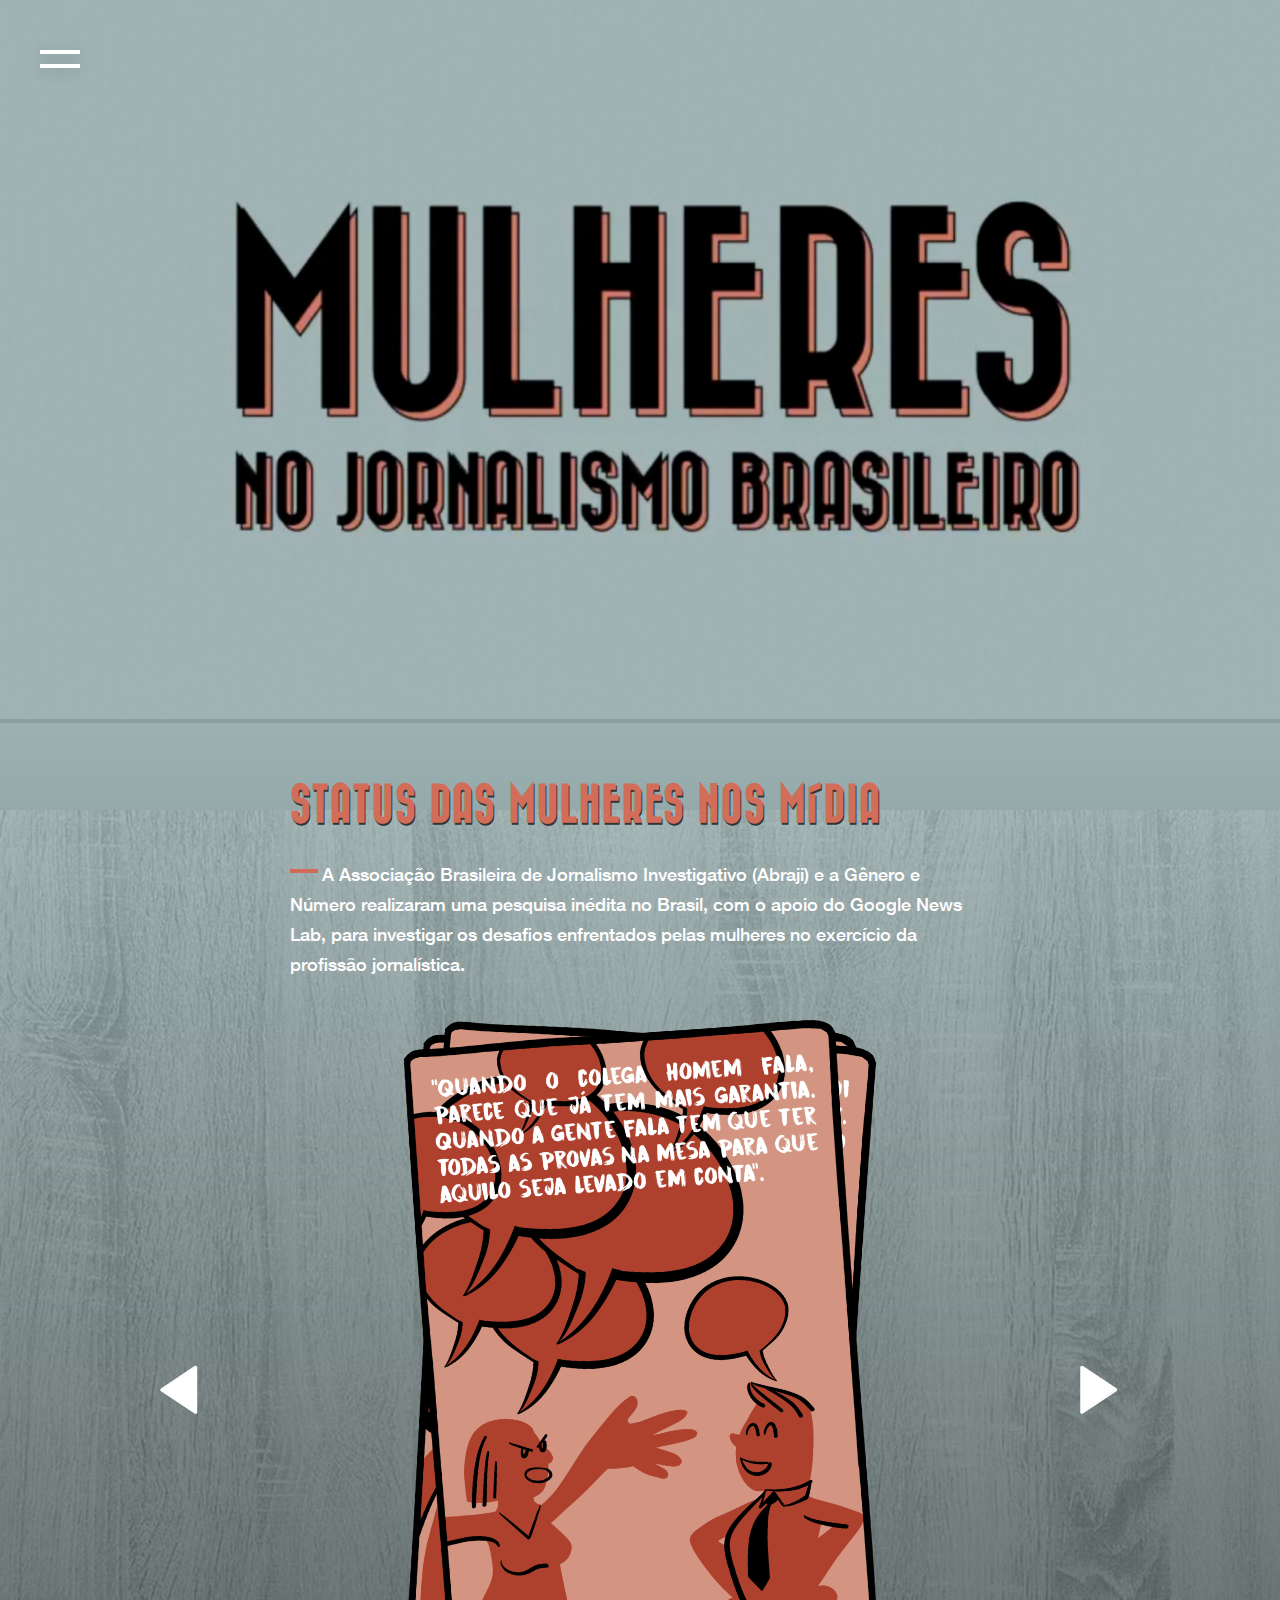
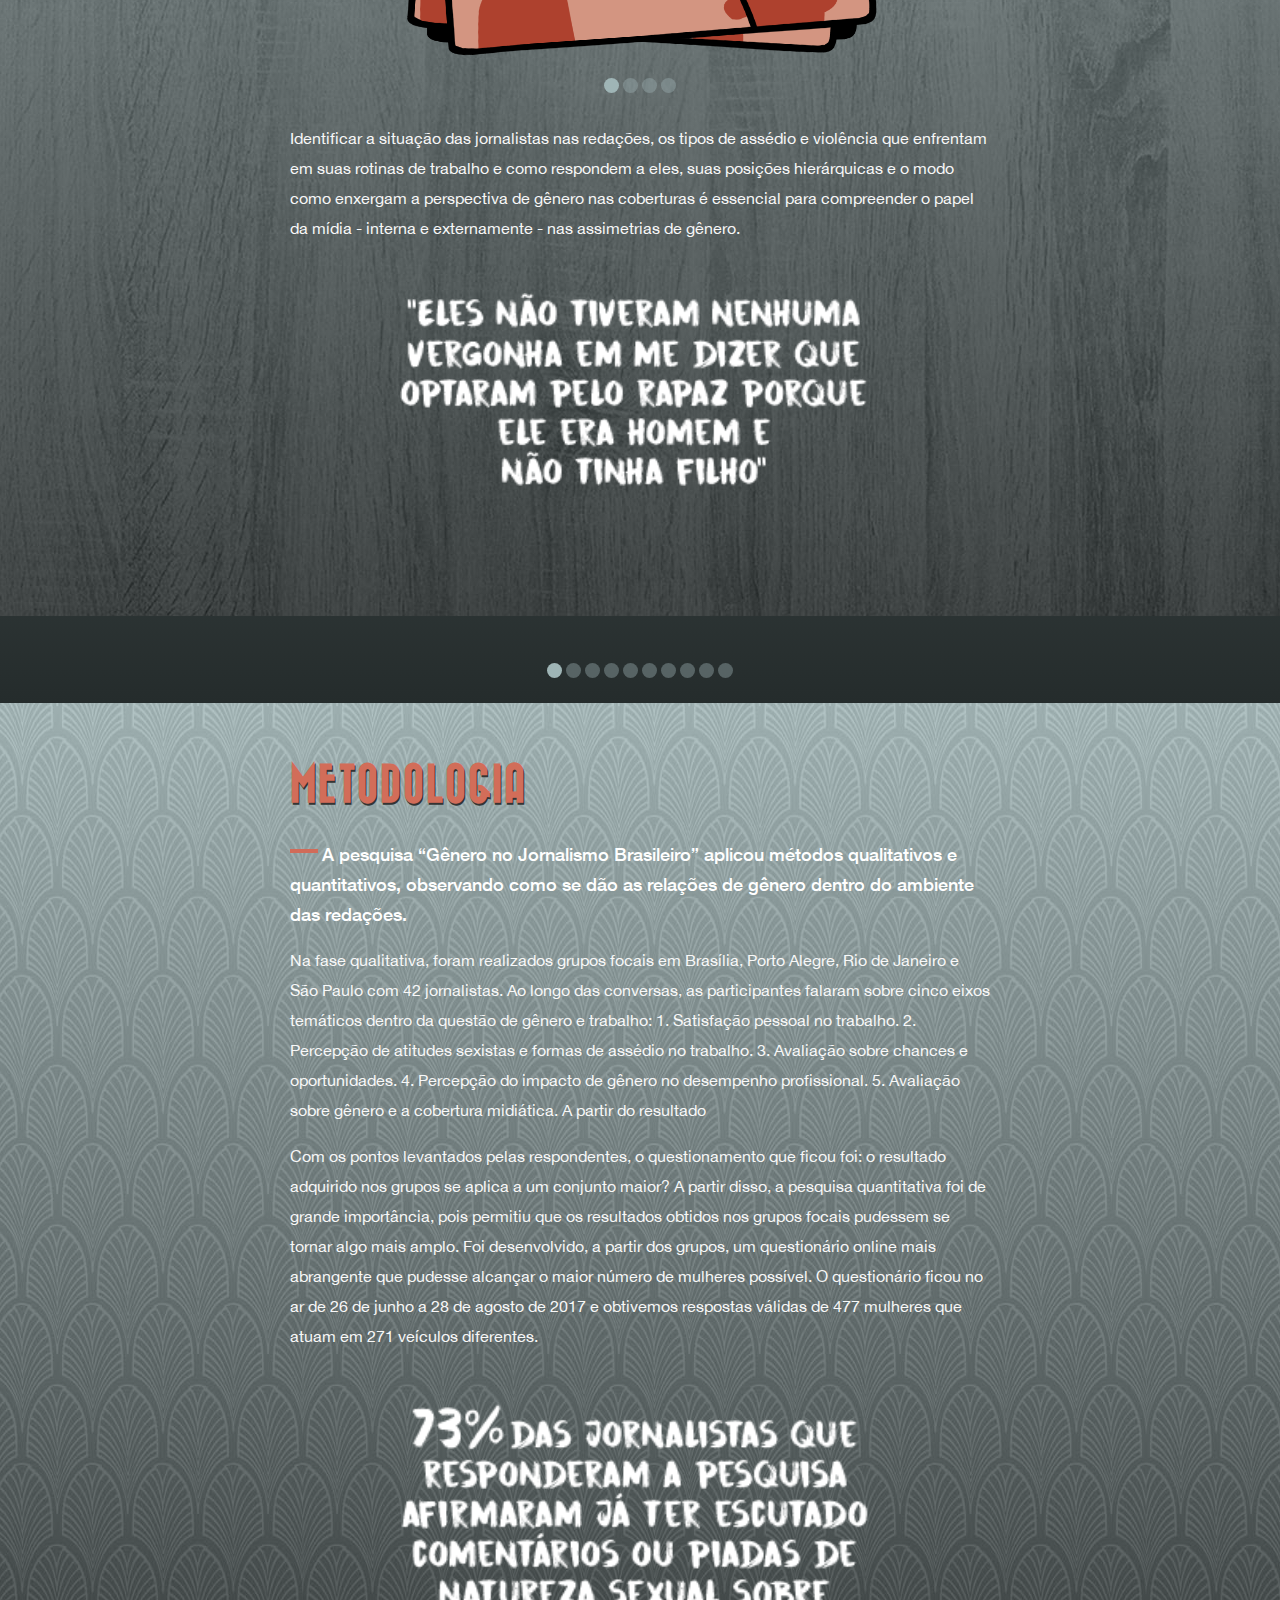
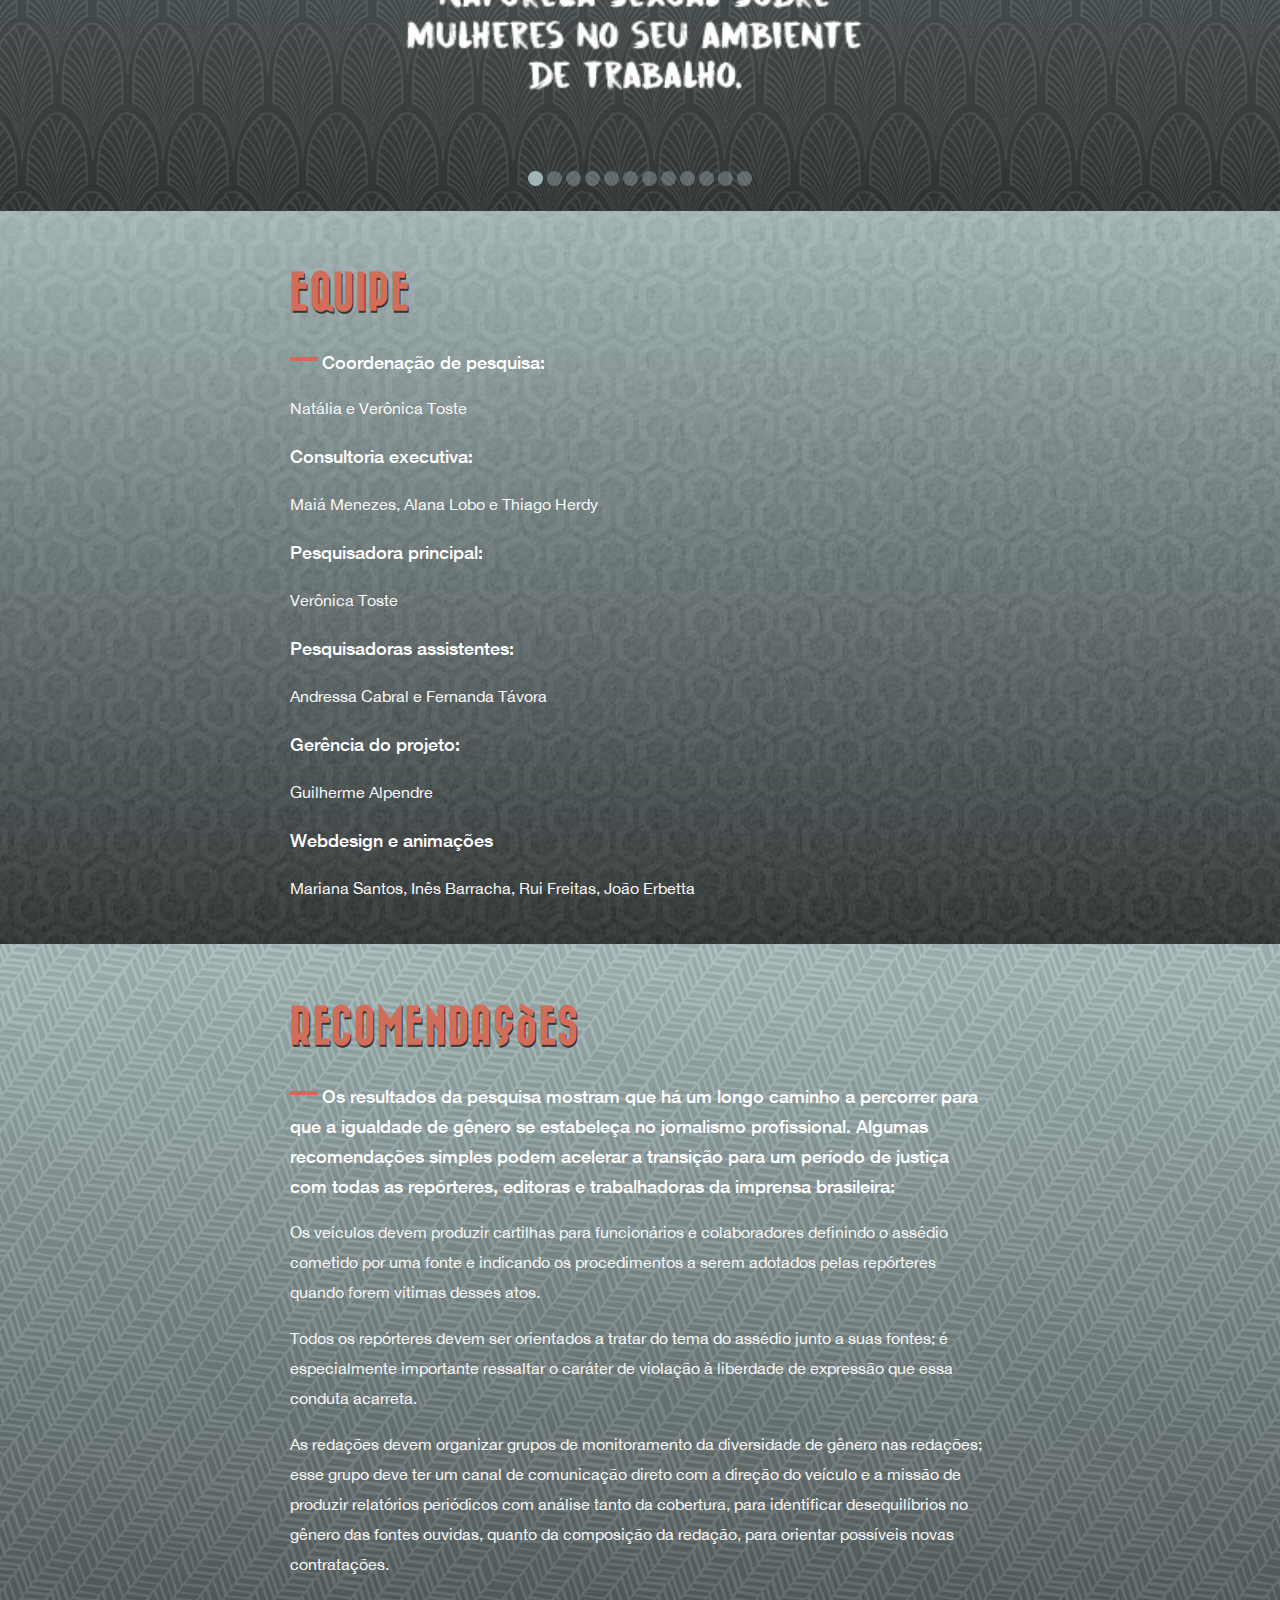
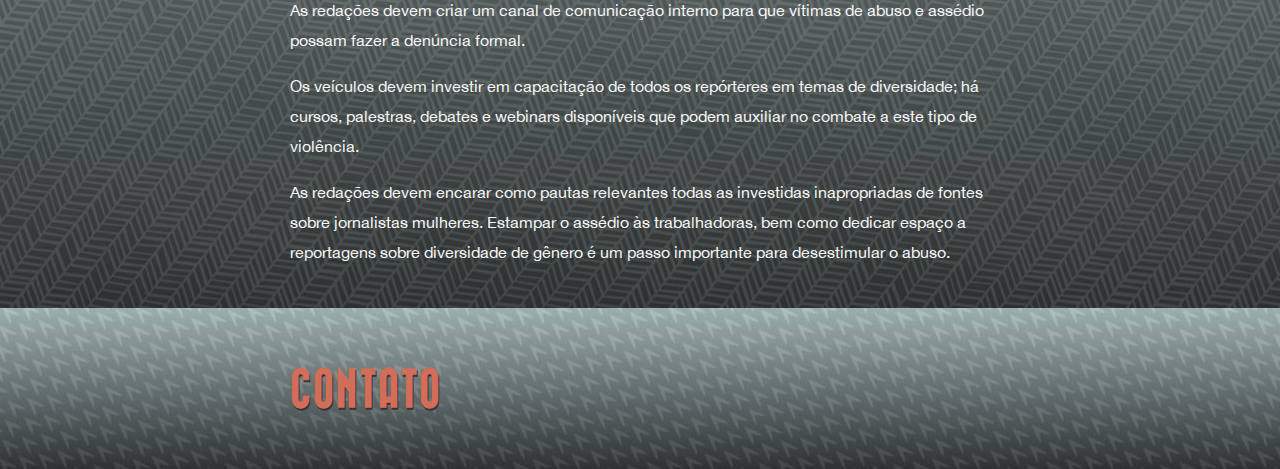
==== commit 2c71eddc: "changed sections" ====
--- a/index.html
+++ b/index.html
@@ -27,20 +27,20 @@
             </div>
             <a href="#section1" class="roz nav-text">STATUS DAS MULHERES NOS MÍDIA</a>
           </li>
-          <li>
             <div class="nav-number">
               <span class="line thin"></span>
               <span class="number helv">02.</span>
             </div>
-            <a href="#section2" class="roz nav-text">EQUIPE</a>
+            <a href="#section2" class="roz nav-text">METODOLOGIA</a>
           </li>
           <li>
             <div class="nav-number">
               <span class="line thin"></span>
               <span class="number helv">03.</span>
             </div>
-            <a href="#section3" class="roz nav-text">METODOLOGIA</a>
-          </li>
+            <a href="#section3" class="roz nav-text">EQUIPE</a>
+          </li>
+          <li>
           <li>
             <div class="nav-number">
               <span class="line thin"></span>
@@ -145,7 +145,7 @@
       <p class="text-light">Identificar a situação das jornalistas nas redações, os tipos de assédio e violência que enfrentam em suas rotinas de trabalho e como respondem a eles, suas posições hierárquicas e o modo como enxergam a perspectiva de gênero nas coberturas é essencial para compreender o papel da mídia - interna e externamente - nas assimetrias de gênero.</p>
     </div>
     <div id="quotes">
-      <img src="assets/quotes/QUOTE01.png" alt="" id="quote-0"class="quote">
+      <img src="assets/quotes/QUOTE01.png" alt="" id="stat-0"class="quote">
     </div>
     <ol class="pagination">
         <li>
@@ -183,6 +183,60 @@
 
   <!-- Section 2 -->
   <section id="section2">
+    <div class="container text-left">
+      <h2 class="roz">METODOLOGIA</h2>
+      <div>
+        <span class="line thick"></span>
+          <span class="heading helv-med ">A pesquisa “Gênero no Jornalismo Brasileiro” aplicou métodos qualitativos e quantitativos, observando como se dão as relações de gênero dentro do ambiente das redações.</span>
+          <p class="text-light">Na fase qualitativa, foram realizados grupos focais em Brasília, Porto Alegre, Rio de Janeiro e São Paulo com 42 jornalistas. Ao longo das conversas, as participantes falaram sobre cinco eixos temáticos dentro da questão de gênero e trabalho: 1. Satisfação pessoal no trabalho. 2. Percepção de atitudes sexistas e formas de assédio no trabalho. 3. Avaliação sobre chances e oportunidades. 4. Percepção do impacto de gênero no desempenho profissional. 5. Avaliação sobre gênero e a cobertura midiática. A partir do resultado</p>
+          <p class="text-light">Com os pontos levantados pelas respondentes, o questionamento que ficou foi: o resultado adquirido nos grupos se aplica a um conjunto maior? A partir disso, a pesquisa quantitativa foi de grande importância, pois permitiu que os resultados obtidos nos grupos focais pudessem se tornar algo mais amplo. Foi desenvolvido, a partir dos grupos, um questionário online mais abrangente que pudesse alcançar o maior número de mulheres possível. O questionário ficou no ar de 26 de junho a 28 de agosto de 2017 e obtivemos respostas válidas de 477 mulheres que atuam em 271 veículos diferentes.</p>
+      </div>
+    </div>
+    <div id="stats">
+      <img src="assets/stats/DADOS01.png" alt="" id="stat-0"class="stat">
+    </div>
+    <ol class="pagination">
+        <li>
+          <a id="s-0" href="#slide1" class="active">1</a>
+        </li>
+        <li>
+          <a a id="s-1" href="#slide2">2</a>
+        </li>
+        <li>
+          <a a id="s-2" href="#slide3">3</a>
+        </li>
+        <li>
+          <a a id="s-3" href="#slide4">4</a>
+        </li>
+        <li>
+          <a a id="s-4" href="#slide4">4</a>
+        </li>
+        <li>
+          <a a id="s-5" href="#slide4">4</a>
+        </li>
+        <li>
+          <a a id="s-6" href="#slide4">4</a>
+        </li>
+        <li>
+          <a a id="s-7" href="#slide4">4</a>
+        </li>
+        <li>
+          <a a id="s-8" href="#slide4">4</a>
+        </li>
+        <li>
+          <a a id="s-9" href="#slide4">4</a>
+        </li>
+        <li>
+          <a a id="s-10" href="#slide4">4</a>
+        </li>
+        <li>
+          <a a id="s-11" href="#slide4">4</a>
+        </li>
+    </ol>
+  </section>
+
+  <!-- Section 3 -->
+  <section id="section3">
     <div class="container text-left">
       <h2 class="roz">EQUIPE</h2>
       <div>
@@ -203,59 +257,6 @@
     </div>
   </section>
 
-  <!-- Section 3 -->
-  <section id="section3">
-    <div class="container text-left">
-      <h2 class="roz">METODOLOGIA</h2>
-      <div>
-        <span class="line thick"></span>
-          <span class="heading helv-med ">A pesquisa “Gênero no Jornalismo Brasileiro” aplicou métodos qualitativos e quantitativos, observando como se dão as relações de gênero dentro do ambiente das redações.</span>
-          <p class="text-light">Na fase qualitativa, foram realizados grupos focais em Brasília, Porto Alegre, Rio de Janeiro e São Paulo com 42 jornalistas. Ao longo das conversas, as participantes falaram sobre cinco eixos temáticos dentro da questão de gênero e trabalho: 1. Satisfação pessoal no trabalho. 2. Percepção de atitudes sexistas e formas de assédio no trabalho. 3. Avaliação sobre chances e oportunidades. 4. Percepção do impacto de gênero no desempenho profissional. 5. Avaliação sobre gênero e a cobertura midiática. A partir do resultado</p>
-          <p class="text-light">Com os pontos levantados pelas respondentes, o questionamento que ficou foi: o resultado adquirido nos grupos se aplica a um conjunto maior? A partir disso, a pesquisa quantitativa foi de grande importância, pois permitiu que os resultados obtidos nos grupos focais pudessem se tornar algo mais amplo. Foi desenvolvido, a partir dos grupos, um questionário online mais abrangente que pudesse alcançar o maior número de mulheres possível. O questionário ficou no ar de 26 de junho a 28 de agosto de 2017 e obtivemos respostas válidas de 477 mulheres que atuam em 271 veículos diferentes.</p>
-      </div>
-    </div>
-    <div id="stats">
-      <img src="assets/stats/DADOS01.png" alt="" id="stat-0"class="stat">
-    </div>
-    <ol class="pagination">
-        <li>
-          <a id="s-0" href="#slide1" class="active">1</a>
-        </li>
-        <li>
-          <a a id="s-1" href="#slide2">2</a>
-        </li>
-        <li>
-          <a a id="s-2" href="#slide3">3</a>
-        </li>
-        <li>
-          <a a id="s-3" href="#slide4">4</a>
-        </li>
-        <li>
-          <a a id="s-4" href="#slide4">4</a>
-        </li>
-        <li>
-          <a a id="s-5" href="#slide4">4</a>
-        </li>
-        <li>
-          <a a id="s-6" href="#slide4">4</a>
-        </li>
-        <li>
-          <a a id="s-7" href="#slide4">4</a>
-        </li>
-        <li>
-          <a a id="s-8" href="#slide4">4</a>
-        </li>
-        <li>
-          <a a id="s-9" href="#slide4">4</a>
-        </li>
-        <li>
-          <a a id="s-10" href="#slide4">4</a>
-        </li>
-        <li>
-          <a a id="s-11" href="#slide4">4</a>
-        </li>
-    </ol>
-  </section>
 
   <!-- Section 4 -->
   <section id="section4">
--- a/css/styles.css
+++ b/css/styles.css
@@ -168,7 +168,7 @@
 .whatsapp-icon {
   background-image: url(../assets/icons/whatsapp_i.png);
 }
-
+/*
 .skip-icon {
   background-image: url(../assets/icons/skip_icon.svg);
   background-size: 60px;
@@ -183,7 +183,7 @@
   bottom: 100px;
   right: calc( 100vw / 2);
   z-index: 9999;
-}
+}*/
 
 .video-icons {
   background-size: 30px;
@@ -347,6 +347,8 @@
   -webkit-transition: width 0.75s ease-in-out;
   transition: width 0.75s ease-in-out;
 
+
+
   /* Fallback */
   background-color: #1F2525;
   /*background: url(../assets/images/linear_bg.png);
@@ -500,14 +502,14 @@
 }
 
 .front {
-  z-index: 2;
+  z-index: 4;
 }
 
 .second {
   position: absolute;
   top: 0;
   left: calc(50% - 130px);
-  z-index: -1;
+  z-index: 3;
   transform: rotate(-4deg);
   -webkit-transform: rotate(-4deg);
 }
@@ -516,7 +518,7 @@
   position: absolute;
   top: 0;
   left: calc(50% - 130px);
-  z-index: -2;
+  z-index: 2;
   transform: rotate(4deg);
   -webkit-transform: rotate(4deg);
 }
@@ -525,7 +527,7 @@
   position: absolute;
   top: 0;
   left: calc(50% - 130px);
-  z-index: -3;
+  z-index: 1;
 }
 
 #drag-left {
@@ -571,6 +573,7 @@
   margin: 30px 0 20px 0;
   position: relative;
   padding: 0 20px;
+  height: 350px;
 }
 
 .quote {
@@ -584,6 +587,7 @@
   margin: 30px 0 20px 0;
   position: relative;
   padding: 0 20px;
+  height: 350px;
 }
 
 .stat {
@@ -739,10 +743,6 @@
 
   .stat {
     width: 480px;
-  }
-
-  .front {
-    z-index: 2;
   }
 
   .second {
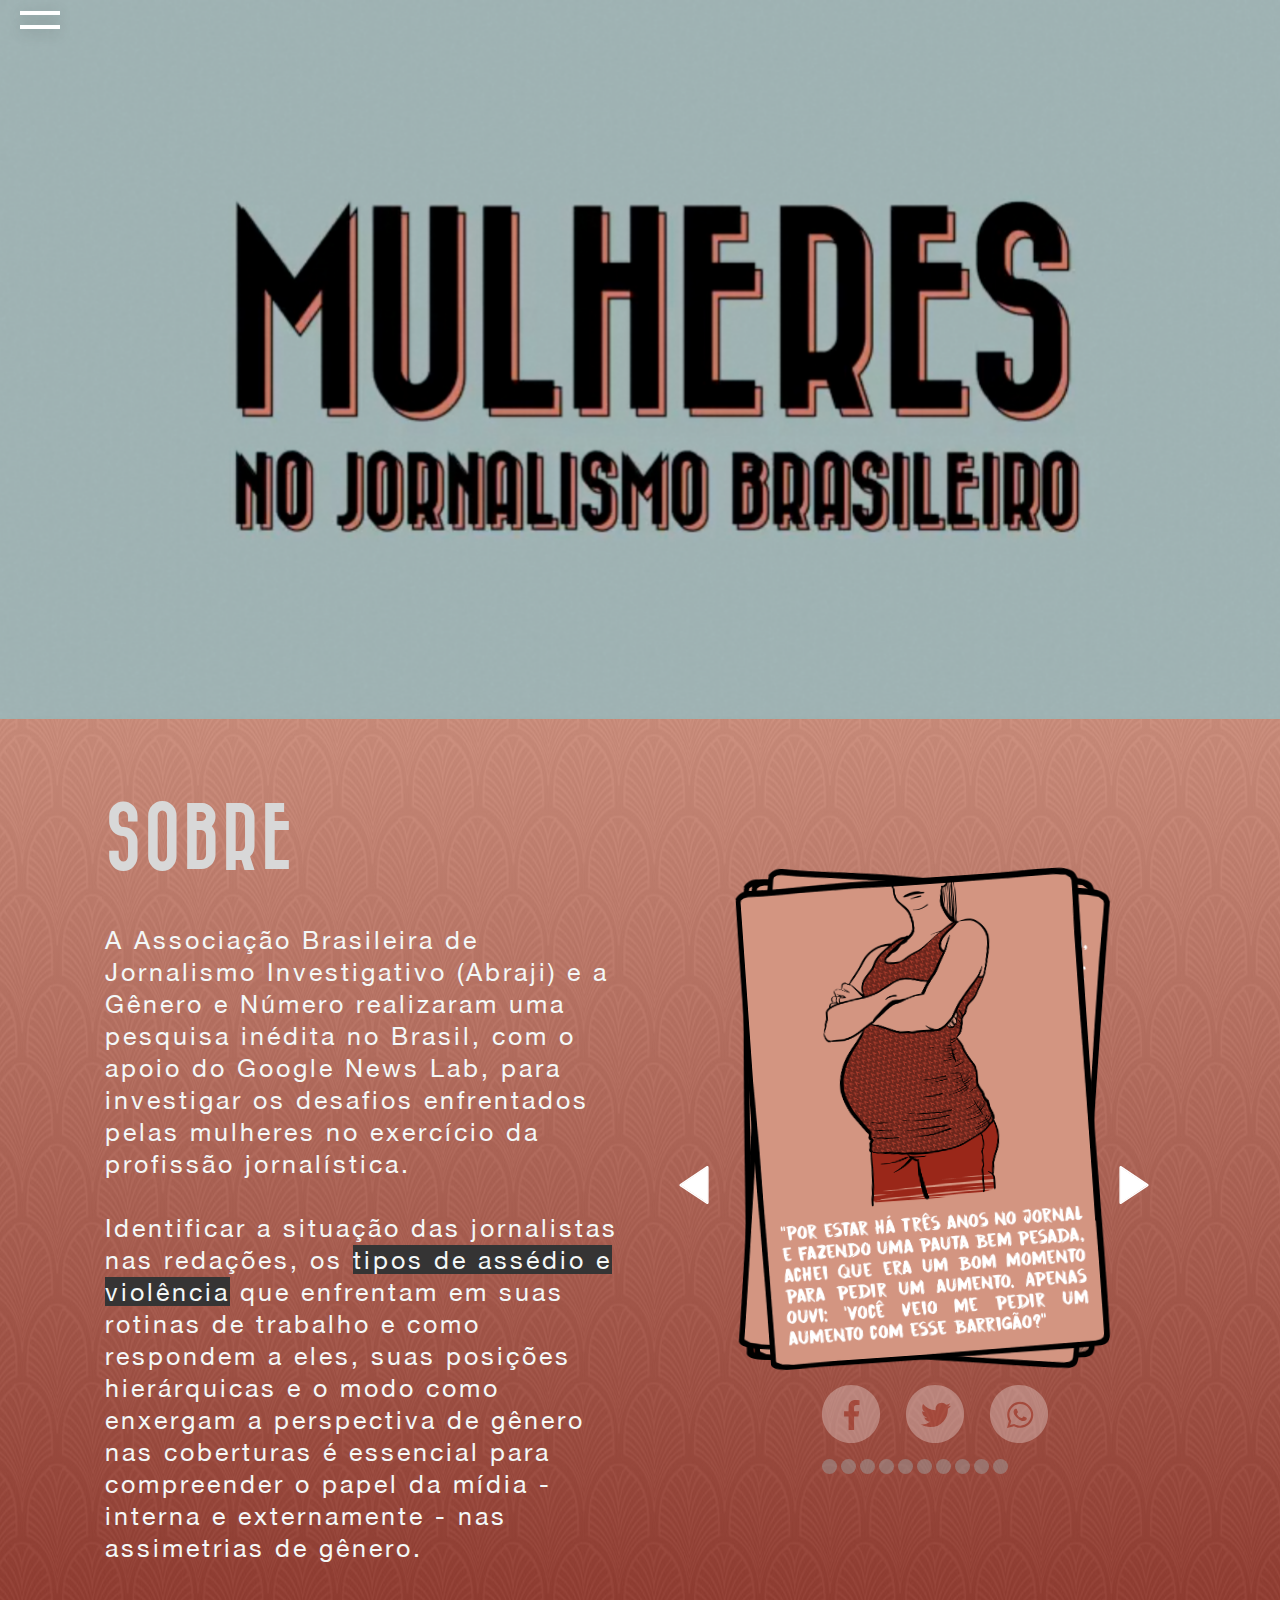
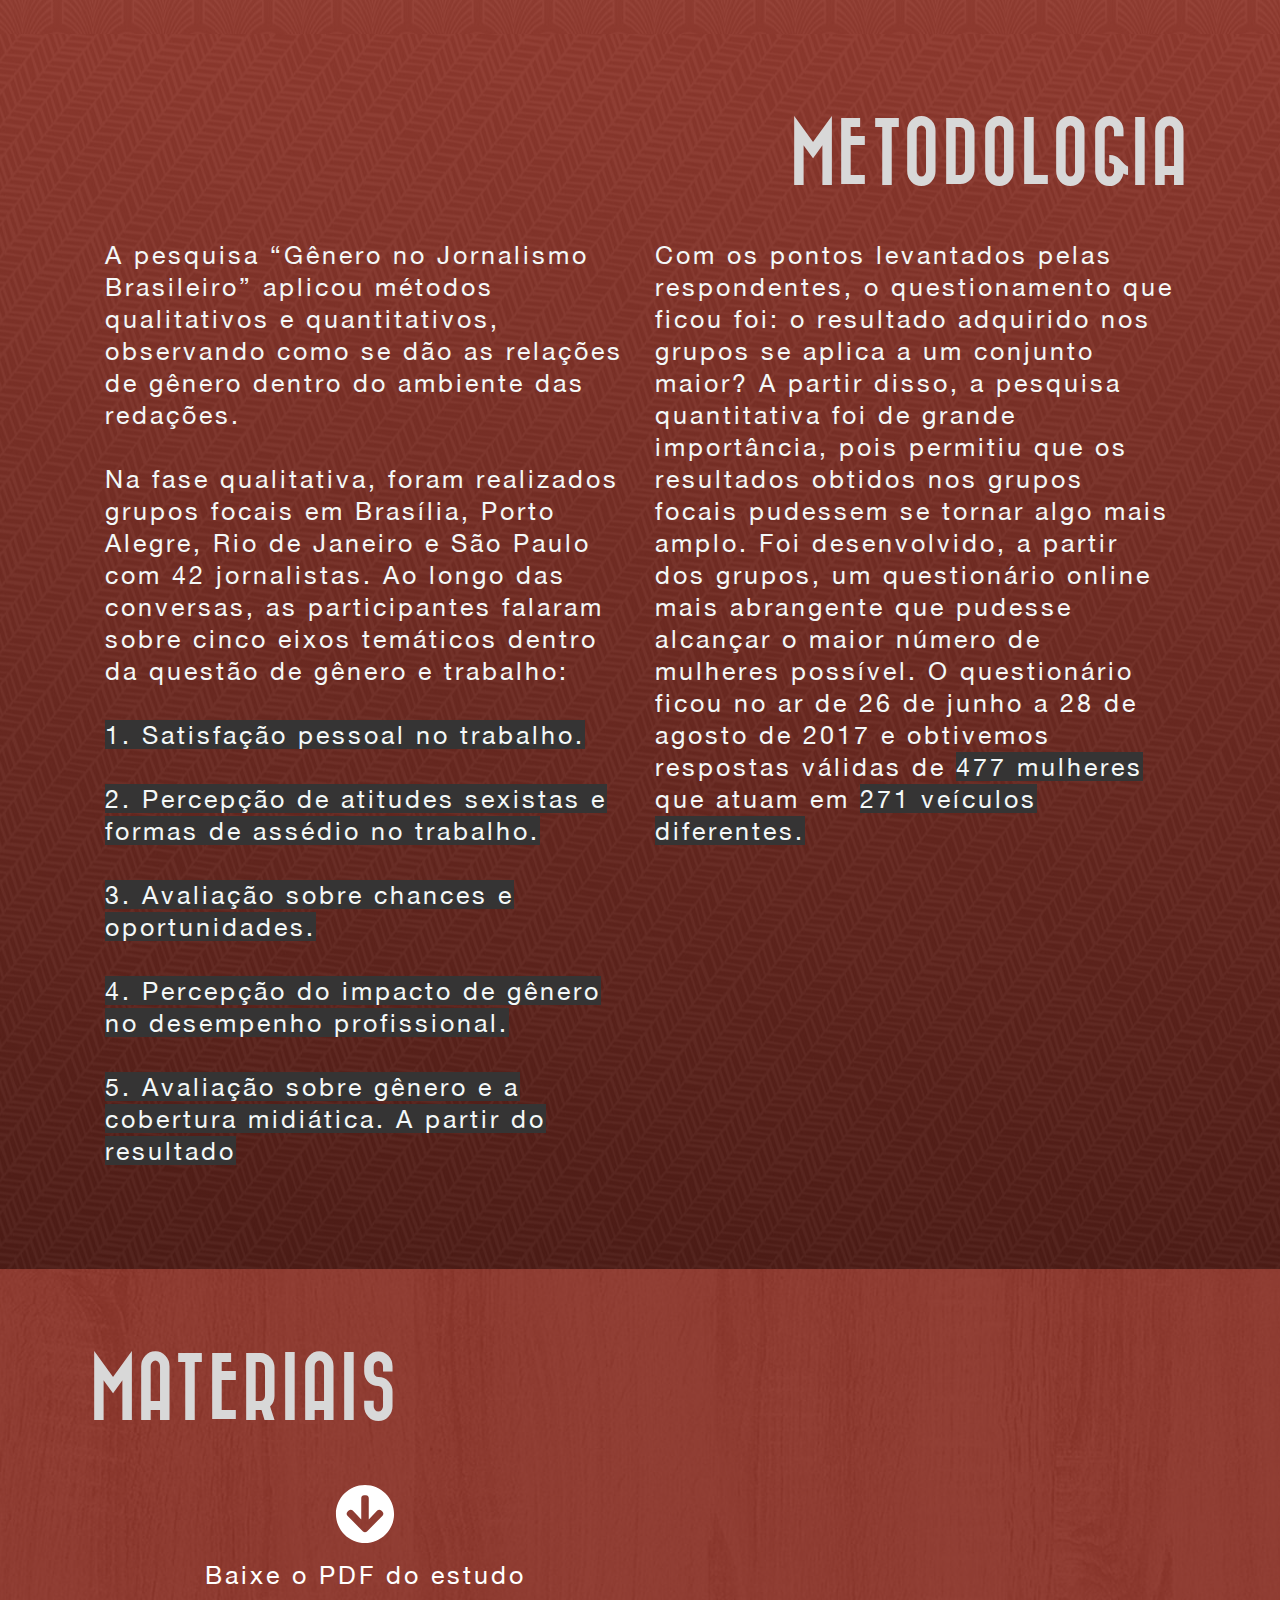
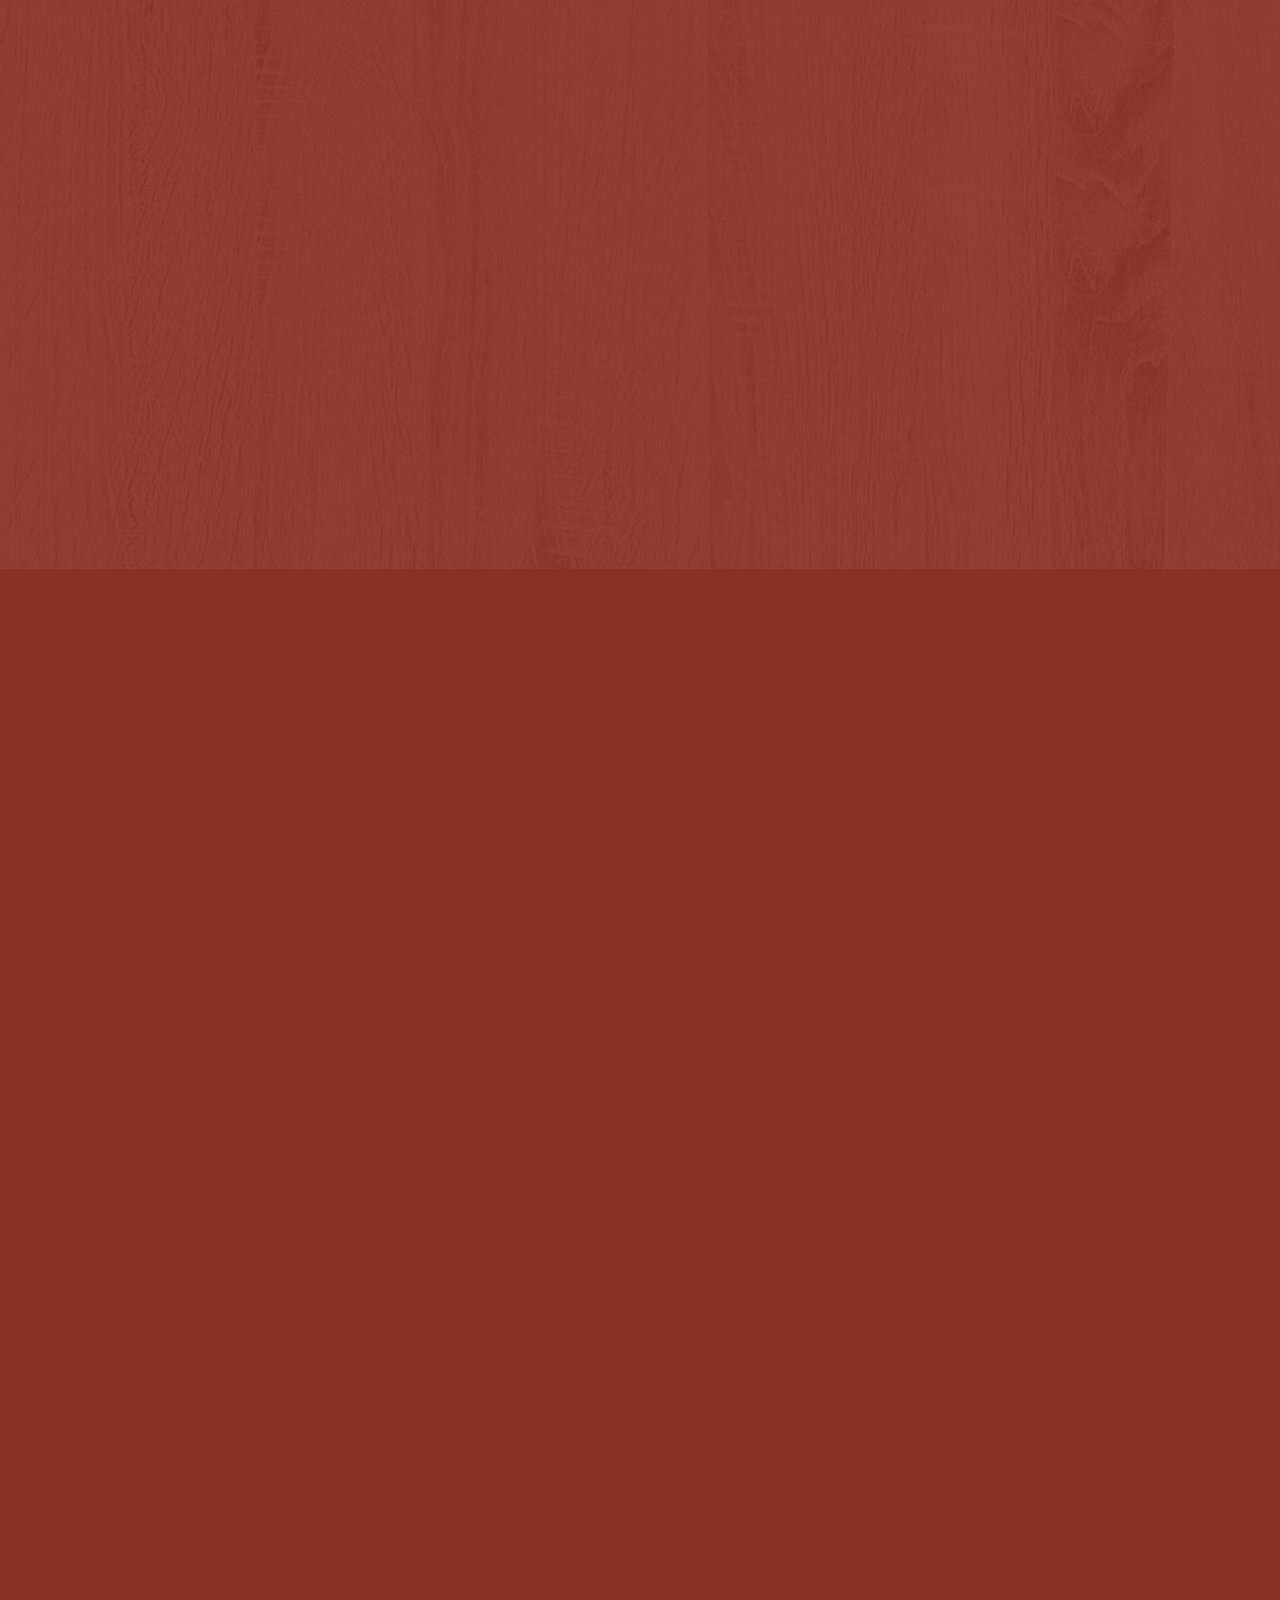
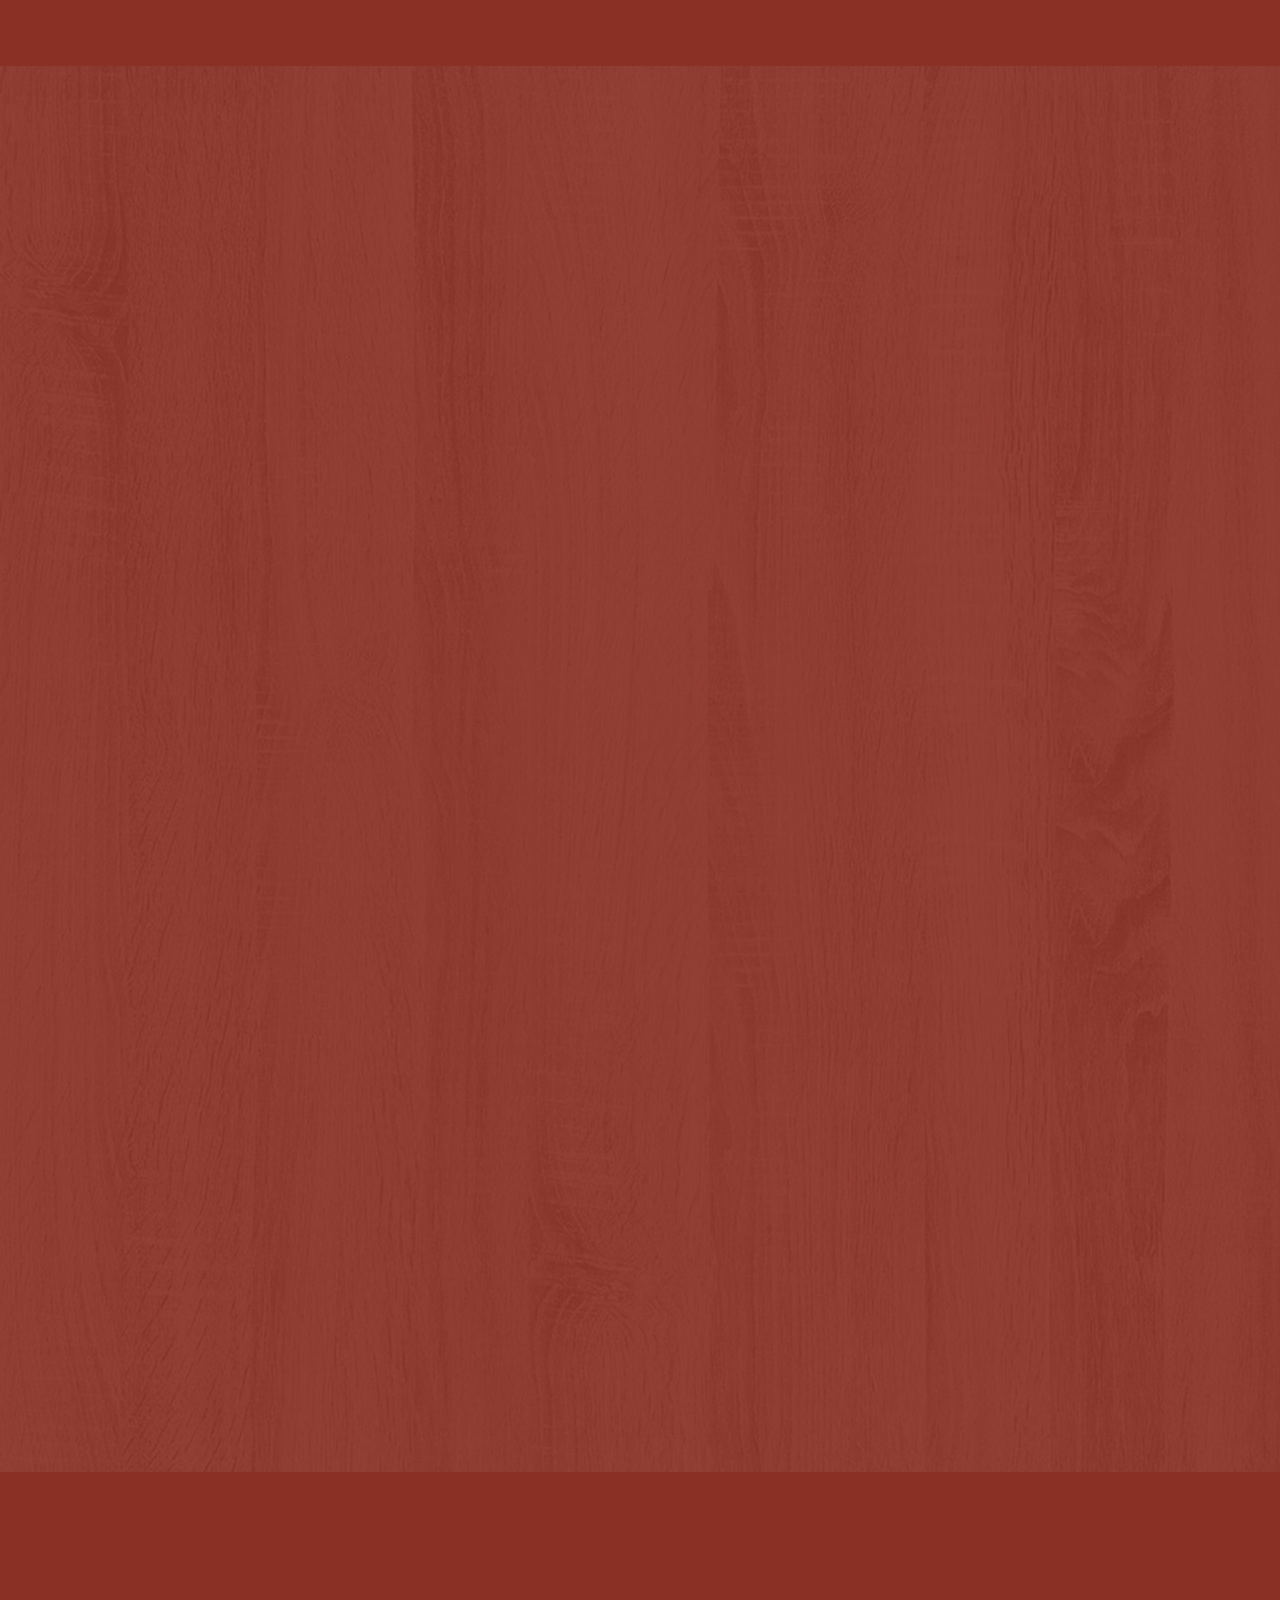
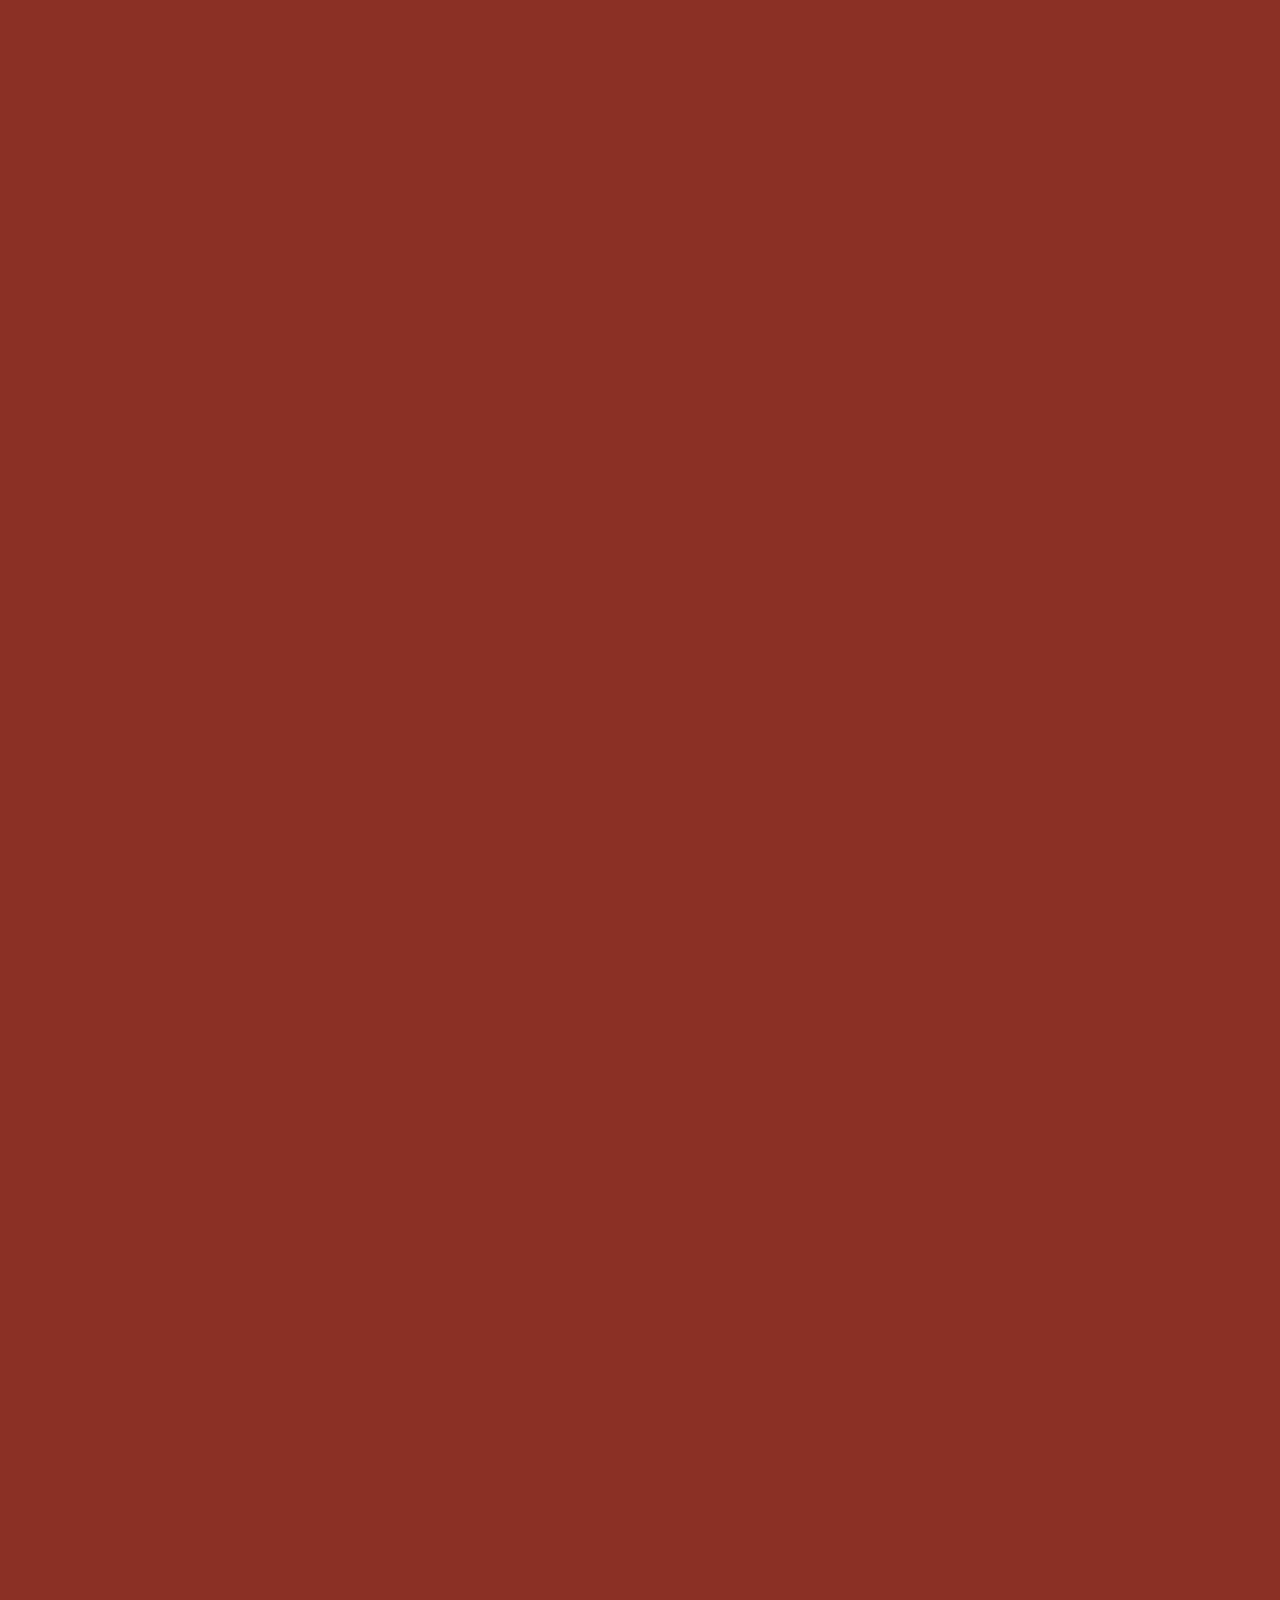
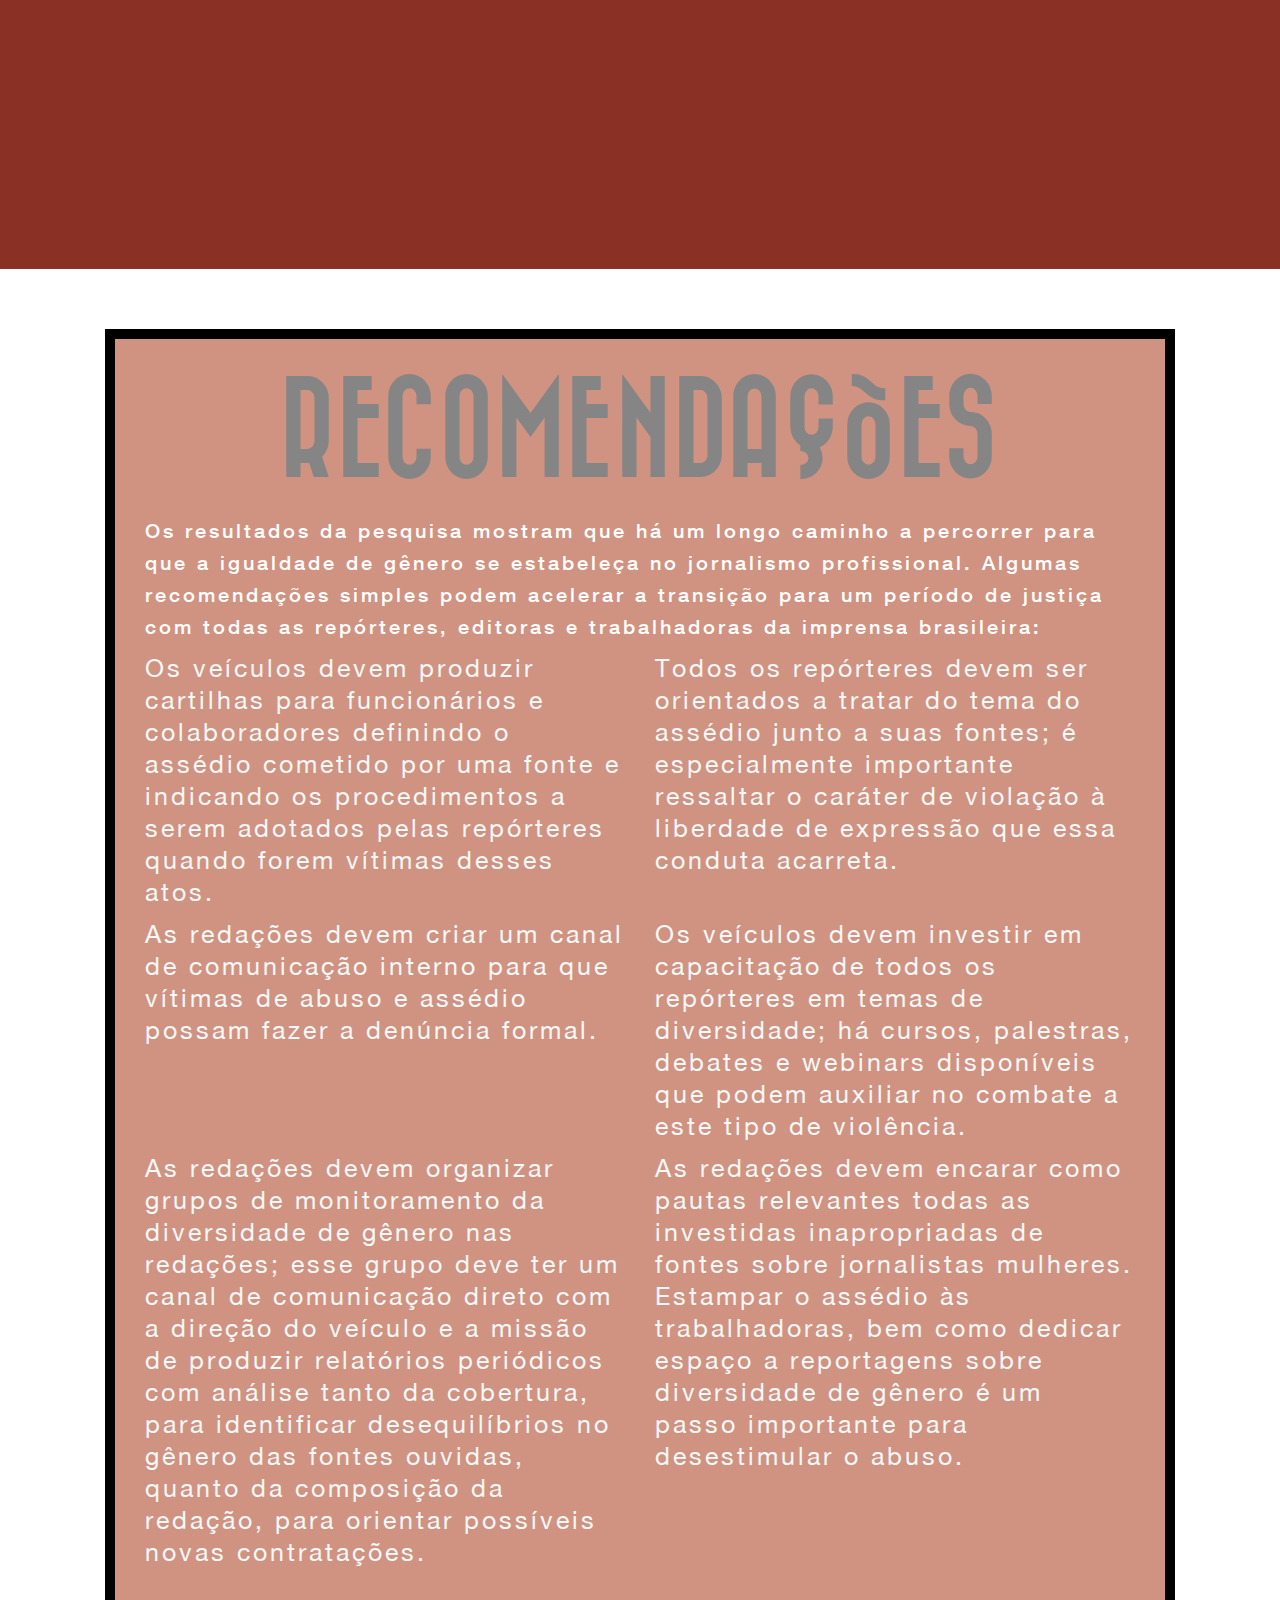
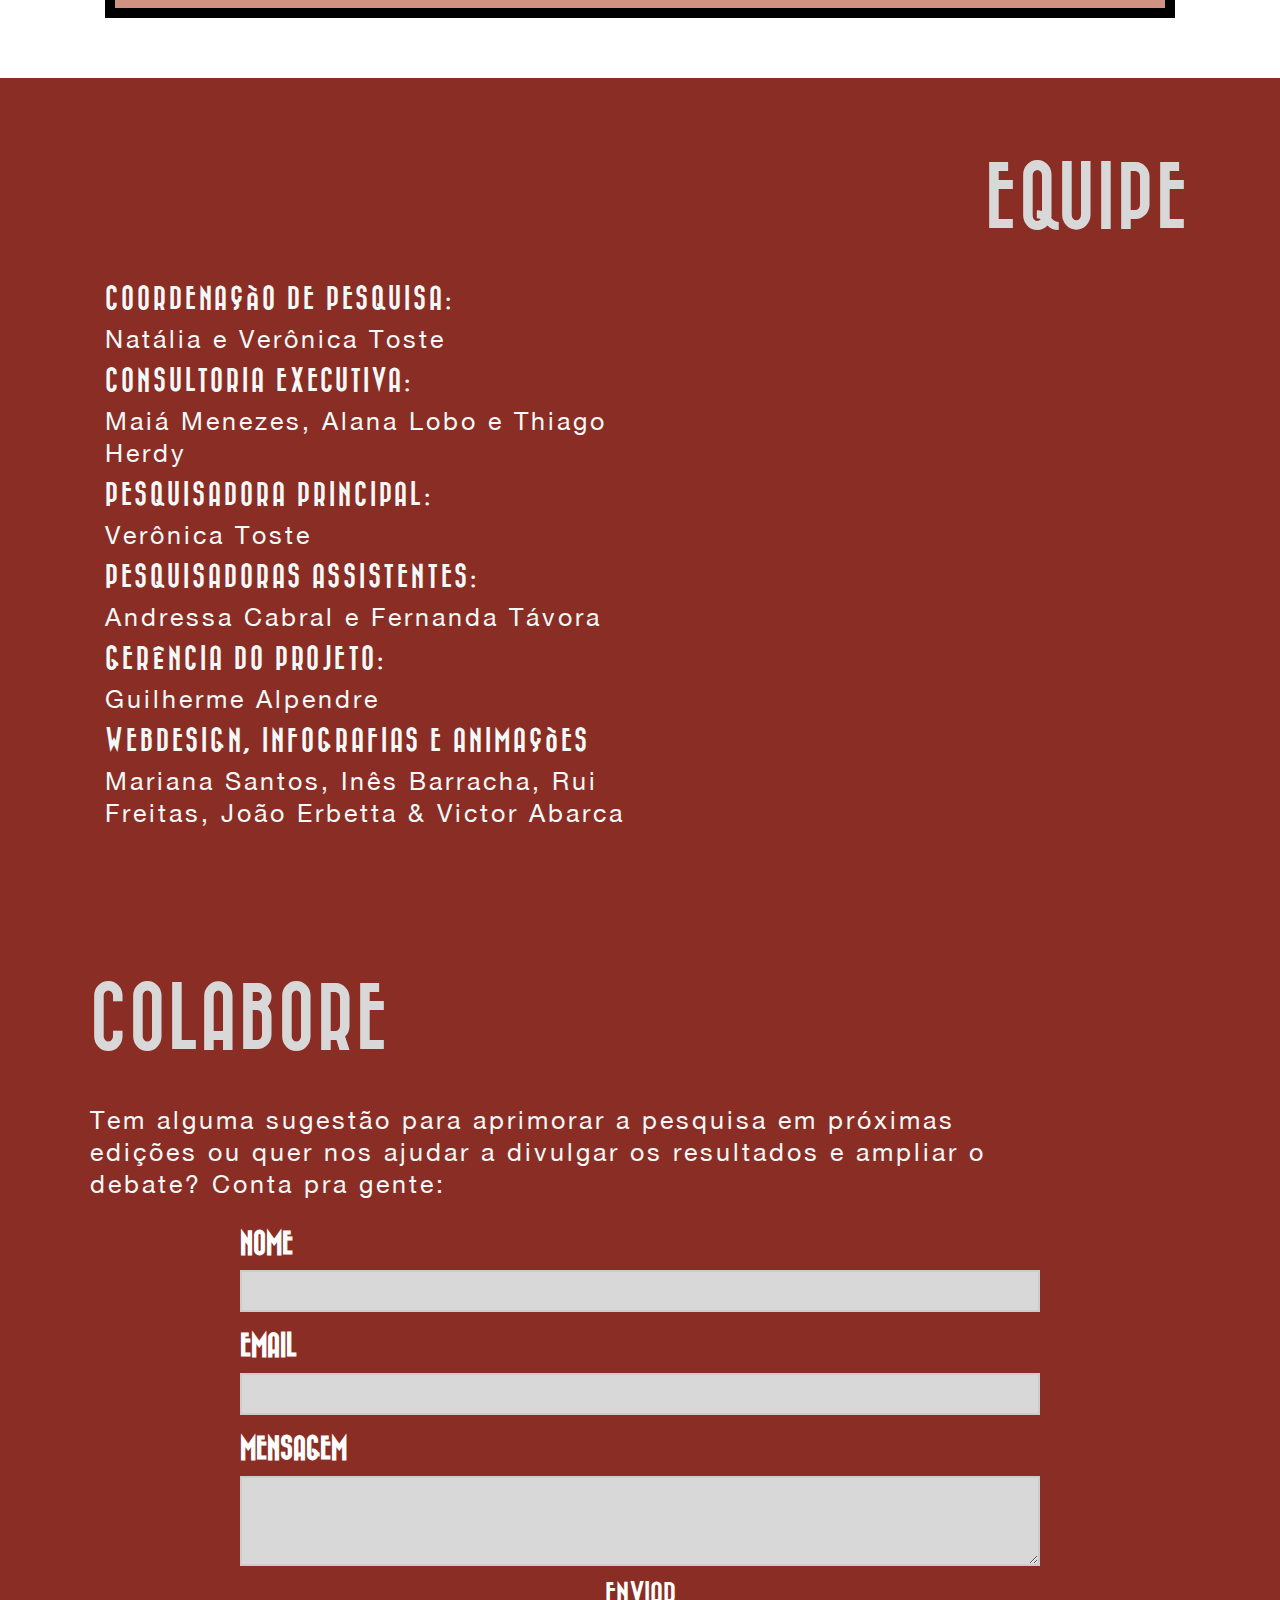
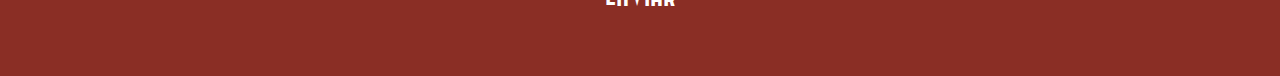
==== commit f6cb5fc7: "version 2 done" ====
--- a/index.html
+++ b/index.html
@@ -4,63 +4,80 @@
   <meta charset="UTF-8">
   <meta name="viewport" content="width=device-width, initial-scale=1">
   <title>Mulheres No Jornalismo Brasileiro </title>
+  <!-- Include Bootstrap -->
+  <link rel="stylesheet" href="plugins/bootstrap/css/bootstrap.min.css">
   <link rel="stylesheet" href="css/styles.css">
-  <script src="http://ajax.googleapis.com/ajax/libs/jquery/1.11.1/jquery.min.js"></script>
+  <!-- Include jQuery -->
+  <script src="plugins/jquery/jquery.min.js"></script>
+  <!-- Include Plugins -->
+  <script src="plugins/bootstrap/js/bootstrap.min.js"></script>
+  <script src="plugins/fontawesome/fontawesome-all.js"></script>
+  <script src="plugins/greensock-js/TweenMax.min.js"></script>
+  <script src="plugins/scrollmagic/ScrollMagic.min.js"></script>
+  <script src="plugins/scrollmagic/plugins/animation.gsap.min.js"></script>
 </head>
 <body>
 
   <!-- Menu -->
-  <button class="burger"></button>
+  <div class="topmenu">
+    <button class="burger"></button>
+    <h1 class="hidden">Mulheres no jornalismo brasileiro</h1>
+  </div>
   <div id="nav">
     <div class="navigation">
-      <ul id="nav-social-icons"class="social-icons">
-        <li><span class="twitter-icon"></span></li>
-        <li><span class="facebook-icon"></span></li>
-        <li><span class="whatsapp-icon"></span></li>
-      </ul>
+
       <div class="nav-content">
         <ul class="nav-menu">
           <li>
-            <div class="nav-number">
-              <span class="line thin"></span>
-              <span class="number helv">01.</span>
-            </div>
-            <a href="#section1" class="roz nav-text">STATUS DAS MULHERES NOS MÍDIA</a>
-          </li>
-            <div class="nav-number">
-              <span class="line thin"></span>
-              <span class="number helv">02.</span>
-            </div>
+            <a href="#section1" class="roz nav-text">SOBRE</a>
+          </li>
+          <li>
             <a href="#section2" class="roz nav-text">METODOLOGIA</a>
           </li>
           <li>
-            <div class="nav-number">
-              <span class="line thin"></span>
-              <span class="number helv">03.</span>
-            </div>
-            <a href="#section3" class="roz nav-text">EQUIPE</a>
-          </li>
-          <li>
-          <li>
-            <div class="nav-number">
-              <span class="line thin"></span>
-              <span class="number helv">04.</span>
-            </div>
+            <a href="#section3" class="roz nav-text">MATERIAIS</a>
+          </li>
+          <li>
             <a href="#section4" class="roz nav-text">RECOMENDAÇÕES</a>
           </li>
           <li>
-            <div class="nav-number">
-              <span class="line thin"></span>
-              <span class="number helv">05.</span>
-            </div>
-            <a href="#section5" class="roz nav-text">CONTATO</a>
+            <a href="#section5" class="roz nav-text">EQUIPE</a>
+          </li>
+          <li>
+            <a href="#section6" class="roz nav-text">COLABORE</a>
+          </li>
+        </ul>
+        <ul id="nav-social-icons" class="social-icons">
+          <li>
+            <span class="fa-layers fa-5x">
+              <i class="fa fa-circle facebook-icon" style="color: white;"></i>
+              <i class="fab fa-facebook-f fa-inverse" data-fa-transform="shrink-8 down-.25 right-.25" style="color: #b94231;"></i>
+            </span>
+          </li>
+          <li>
+            <span class="fa-layers fa-5x"">
+              <i class="fa fa-circle twitter-icon" style="color: white;"></i>
+              <i class="fab fa-twitter fa-inverse" data-fa-transform="shrink-8 down-.25 right-.25" style="color: #b94231;"></i>
+            </span>
+          </li>
+          <li>
+            <span class="fa-layers fa-5x"">
+              <i class="fa fa-circle whatsapp-icon" style="color: white;"></i>
+              <i class="fab fa-whatsapp fa-inverse" data-fa-transform="shrink-8 down-.25 right-.25" style="color: #b94231;"></i>
+            </span>
           </li>
         </ul>
         <div class="nav-footer">
           <div class="footer-row">
-            <img src="assets/logos/logo-GN-fundo-transparente.png" alt="" class="logos">
-            <img src="assets/logos/ABRAJI_FullColor_Pos_RGB-1.png" alt="" class="logos">
-            <img src="assets/logos/googlenewslab.png" alt="" class="logos">
+            <a href="http://www.generonumero.media/" target="_blank">
+              <img src="assets/logos/logo-GN-fundo-transparente.png" alt="" class="logos">
+            </a>
+            <a href="http://www.abraji.org.br/" target="_blank">
+              <img src="assets/logos/ABRAJI_FullColor_Pos_RGB-1.png" alt="" class="logos">
+            </a>
+            <a href="https://newslab.withgoogle.com/" target="_blank">
+              <img src="assets/logos/googlenewslab.png" alt="" class="logos">
+            </a>
           </div>
           <!-- <p>Realização: logo GN, logo Abraji // <br> Apoio: Google News Lab</p> -->
         </div>
@@ -71,214 +88,296 @@
   <!-- Video -->
   <div class="video-wrapper" style="margin: 0;">
     <video preload autobuffer autoplay poster="assets/images/vposter.png">
-        <source src="assets/video/CENA_formobile.m4v" type="video/mp4">
+        <source src="assets/video/animacao_GN_final_small.mov" type="video/mp4">
     </video>
     <div class="video-icons unmuted"></div>
-   <!--  <div class="skip-icon"></div> -->
+    <!-- <div class="skip-icon">
+      <i class="fas fa-angle-double-down"></i>
+    </div> -->
   </div>
 
   <!-- Section 1 -->
   <section id="section1">
-    <div class="container text-left">
-      <h2 class="roz">STATUS DAS MULHERES NOS MÍDIA</h2>
-      <div>
-        <span class="line thick"></span>
-          <span class="heading helv-med">A Associação Brasileira de Jornalismo Investigativo (Abraji) e a Gênero e Número realizaram uma pesquisa inédita no Brasil, com o apoio do Google News Lab, para investigar os desafios enfrentados pelas mulheres no exercício da profissão jornalística.</span>
-      </div>
-    </div>
-      <div id="cards">
-        <div id="cards-imgs">
-          <img src="assets/images/card1.png" alt="" id="card-0"class="card front">
-          <img src="assets/images/card2.png" alt="" id="card-1"class="card second">
-          <img src="assets/images/card3.png" alt="" id="card-2"class="card third">
-          <img src="assets/images/card4.png" alt="" id="card-3"class="card back">
-        </div>
-        <div id="drag-left" class="drag-info">
-          <svg version="1.1" xmlns="http://www.w3.org/2000/svg" xmlns:xlink="http://www.w3.org/1999/xlink" x="0px" y="0px"
-   width="21.099px" height="25px" viewBox="0 0 21.099 25" enable-background="new 0 0 21.099 25" xml:space="preserve" class="arrow">
-            <g id="Layer_2">
-              <polygon fill="#FFFFFF" points="17.285,21.62 2.929,12.02 17.285,2.355   "/>
-            </g>
-            <g id="Layer_1">
-              <g>
-                <g>
-                  <path d="M16.97,21.16L3.21,12l13.76-9.16V21.16 M17.01,22.04c0.36,0,0.72-0.32,0.72-0.72V2.721C17.73,2.279,17.371,2,17.01,2
-                    c-0.12,0-0.28,0.04-0.399,0.12L2.65,11.44c-0.439,0.28-0.439,0.92,0,1.2l13.961,9.28C16.771,22,16.89,22.04,17.01,22.04
-                    L17.01,22.04z"/>
+    <div class="container">
+      <div class="row">
+        <div class="col-xs-12 col-sm-6">
+          <h2 class="title-section text-left">SOBRE</h2>
+          <p class="text-light helv">A Associação Brasileira de Jornalismo Investigativo (Abraji) e a Gênero e Número realizaram uma pesquisa inédita no Brasil, com o apoio do Google News Lab, para investigar os desafios enfrentados pelas mulheres no exercício da profissão jornalística.<br /><br />Identificar a situação das jornalistas nas redações, os <span class="text-highlight">tipos de assédio e violência</span> que enfrentam em suas rotinas de trabalho e como respondem a eles, suas posições hierárquicas e o modo como enxergam a perspectiva de gênero nas coberturas é essencial para compreender o papel da mídia - interna e externamente - nas assimetrias de gênero.</p>
+        </div>
+        <div class="col-xs-12 col-sm-6">
+          <div id="cards">
+            <div id="cards-imgs">
+              <img src="assets/images/CARD_1.png" alt="" id="card-0"class="card second">
+              <img src="assets/images/CARD_2.png" alt="" id="card-1"class="card third">
+              <img src="assets/images/CARD_3.png" alt="" id="card-2"class="card back">
+              <img src="assets/images/CARD_4.png" alt="" id="card-3"class="card front">
+            </div>
+            <div id="drag-left" class="drag-info">
+              <svg version="1.1" xmlns="http://www.w3.org/2000/svg" xmlns:xlink="http://www.w3.org/1999/xlink" x="0px" y="0px"
+       width="21.099px" height="25px" viewBox="0 0 21.099 25" enable-background="new 0 0 21.099 25" xml:space="preserve" class="arrow">
+                <g id="Layer_2">
+                  <polygon fill="#FFFFFF" points="17.285,21.62 2.929,12.02 17.285,2.355   "/>
                 </g>
-              </g>
-            </g>
-          </svg>
-        </div>
-        <div id="drag-right" class="drag-info">
-          <svg version="1.1" xmlns="http://www.w3.org/2000/svg" xmlns:xlink="http://www.w3.org/1999/xlink" x="0px" y="0px"
-             width="21.099px" height="25px" viewBox="0 0 21.099 25" enable-background="new 0 0 21.099 25" xml:space="preserve" class="arrow">
-            <g id="Layer_2">
-              <polygon fill="#FFFFFF" points="2.765,2.42 17.122,12.02 2.765,21.685  "/>
-            </g>
-            <g id="Layer_1">
-              <g>
-                <g>
-                  <path d="M3.08,2.88l13.76,9.16L3.08,21.2V2.88 M3.04,2C2.68,2,2.32,2.32,2.32,2.72v18.599c0,0.441,0.359,0.721,0.72,0.721
-                    c0.12,0,0.28-0.04,0.399-0.12L17.4,12.6c0.439-0.28,0.439-0.92,0-1.2L3.439,2.12C3.279,2.04,3.16,2,3.04,2L3.04,2z"/>
+                <g id="Layer_1">
+                  <g>
+                    <g>
+                      <path d="M16.97,21.16L3.21,12l13.76-9.16V21.16 M17.01,22.04c0.36,0,0.72-0.32,0.72-0.72V2.721C17.73,2.279,17.371,2,17.01,2
+                        c-0.12,0-0.28,0.04-0.399,0.12L2.65,11.44c-0.439,0.28-0.439,0.92,0,1.2l13.961,9.28C16.771,22,16.89,22.04,17.01,22.04
+                        L17.01,22.04z"/>
+                    </g>
+                  </g>
                 </g>
-              </g>
-            </g>
-          </svg>
-        </div>
-        <ol id="card-circles" class="pagination">
-            <li>
-              <a id="circle-0" href="#slide1" class="active">1</a>
-            </li>
-            <li>
-              <a a id="circle-1" href="#slide2">2</a>
-            </li>
-            <li>
-              <a a id="circle-2" href="#slide3">3</a>
-            </li>
-            <li>
-              <a a id="circle-3" href="#slide4">4</a>
-            </li>
-        </ol>
-      </div>
-    <div class="container" style="margin-top: 30px;">
-      <p class="text-light">Identificar a situação das jornalistas nas redações, os tipos de assédio e violência que enfrentam em suas rotinas de trabalho e como respondem a eles, suas posições hierárquicas e o modo como enxergam a perspectiva de gênero nas coberturas é essencial para compreender o papel da mídia - interna e externamente - nas assimetrias de gênero.</p>
-    </div>
-    <div id="quotes">
-      <img src="assets/quotes/QUOTE01.png" alt="" id="stat-0"class="quote">
-    </div>
-    <ol class="pagination">
-        <li>
-          <a id="q-0" href="#slide1" class="active">1</a>
-        </li>
-        <li>
-          <a a id="q-1" href="#slide2">2</a>
-        </li>
-        <li>
-          <a a id="q-2" href="#slide3">3</a>
-        </li>
-        <li>
-          <a a id="q-3" href="#slide4">4</a>
-        </li>
-        <li>
-          <a a id="q-4" href="#slide4">4</a>
-        </li>
-        <li>
-          <a a id="q-5" href="#slide4">4</a>
-        </li>
-        <li>
-          <a a id="q-6" href="#slide4">4</a>
-        </li>
-        <li>
-          <a a id="q-7" href="#slide4">4</a>
-        </li>
-        <li>
-          <a a id="q-8" href="#slide4">4</a>
-        </li>
-        <li>
-          <a a id="q-9" href="#slide4">4</a>
-        </li>
-    </ol>
+              </svg>
+            </div>
+            <div id="drag-right" class="drag-info">
+              <svg version="1.1" xmlns="http://www.w3.org/2000/svg" xmlns:xlink="http://www.w3.org/1999/xlink" x="0px" y="0px"
+                 width="21.099px" height="25px" viewBox="0 0 21.099 25" enable-background="new 0 0 21.099 25" xml:space="preserve" class="arrow">
+                <g id="Layer_2">
+                  <polygon fill="#FFFFFF" points="2.765,2.42 17.122,12.02 2.765,21.685  "/>
+                </g>
+                <g id="Layer_1">
+                  <g>
+                    <g>
+                      <path d="M3.08,2.88l13.76,9.16L3.08,21.2V2.88 M3.04,2C2.68,2,2.32,2.32,2.32,2.72v18.599c0,0.441,0.359,0.721,0.72,0.721
+                        c0.12,0,0.28-0.04,0.399-0.12L17.4,12.6c0.439-0.28,0.439-0.92,0-1.2L3.439,2.12C3.279,2.04,3.16,2,3.04,2L3.04,2z"/>
+                    </g>
+                  </g>
+                </g>
+              </svg>
+            </div>
+            <ul id="cards-social-icons" class="social-icons">
+              <li>
+                <span class="fa-layers fa-5x">
+                  <i class="fa fa-circle facebook-icon" style="color: white;"></i>
+                  <i class="fab fa-facebook-f fa-inverse" data-fa-transform="shrink-8 down-.25 right-.25" style="color: #b94231;"></i>
+                </span>
+              </li>
+              <li>
+                <span class="fa-layers fa-5x"">
+                  <i class="fa fa-circle twitter-icon" style="color: white;"></i>
+                  <i class="fab fa-twitter fa-inverse" data-fa-transform="shrink-8 down-.25 right-.25" style="color: #b94231;"></i>
+                </span>
+              </li>
+              <li>
+                <span class="fa-layers fa-5x"">
+                  <i class="fa fa-circle whatsapp-icon" style="color: white;"></i>
+                  <i class="fab fa-whatsapp fa-inverse" data-fa-transform="shrink-8 down-.25 right-.25" style="color: #b94231;"></i>
+                </span>
+              </li>
+            </ul>
+            <ol id="card-circles" class="pagination1">
+                <li>
+                  <a a id="circle-0" href="#slide2">1</a>
+                </li>
+                <li>
+                  <a a id="circle-1" href="#slide3">2</a>
+                </li>
+                <li>
+                  <a a id="circle-2" href="#slide4">3</a>
+                </li>
+                <li>
+                  <a a id="circle-3" href="#slide4">4</a>
+                </li>
+                <li>
+                  <a a id="circle-4" href="#slide4">5</a>
+                </li>
+                <li>
+                  <a a id="circle-5" href="#slide4">6</a>
+                </li>
+                <li>
+                  <a a id="circle-6" href="#slide4">7</a>
+                </li>
+                <li>
+                  <a a id="circle-7" href="#slide4">8</a>
+                </li>
+                <li>
+                  <a a id="circle-8" href="#slide4">9</a>
+                </li>
+                <li>
+                  <a a id="circle-9" href="#slide4">10</a>
+                </li>
+            </ol>
+          </div>
+        </div>
+      </div>
+      <!-- <div class="quote-container text-center">
+        <div class="quote-lg">
+          <h2 data-text="&quot;" class="glitch" style="font-size: 80px;">&quot;</h2>
+          <h2 data-text="Comigo ele foi bem direto e, em tom de brincadeira, disse 'e aí! quando você vai dar para mim" class="glitch">Comigo ele foi bem direto e, em tom de brincadeira, disse 'e aí! quando você vai dar para mim</h2>
+        </div>
+      </div> -->
+    </div>
   </section>
 
   <!-- Section 2 -->
   <section id="section2">
     <div class="container text-left">
-      <h2 class="roz">METODOLOGIA</h2>
-      <div>
-        <span class="line thick"></span>
-          <span class="heading helv-med ">A pesquisa “Gênero no Jornalismo Brasileiro” aplicou métodos qualitativos e quantitativos, observando como se dão as relações de gênero dentro do ambiente das redações.</span>
-          <p class="text-light">Na fase qualitativa, foram realizados grupos focais em Brasília, Porto Alegre, Rio de Janeiro e São Paulo com 42 jornalistas. Ao longo das conversas, as participantes falaram sobre cinco eixos temáticos dentro da questão de gênero e trabalho: 1. Satisfação pessoal no trabalho. 2. Percepção de atitudes sexistas e formas de assédio no trabalho. 3. Avaliação sobre chances e oportunidades. 4. Percepção do impacto de gênero no desempenho profissional. 5. Avaliação sobre gênero e a cobertura midiática. A partir do resultado</p>
-          <p class="text-light">Com os pontos levantados pelas respondentes, o questionamento que ficou foi: o resultado adquirido nos grupos se aplica a um conjunto maior? A partir disso, a pesquisa quantitativa foi de grande importância, pois permitiu que os resultados obtidos nos grupos focais pudessem se tornar algo mais amplo. Foi desenvolvido, a partir dos grupos, um questionário online mais abrangente que pudesse alcançar o maior número de mulheres possível. O questionário ficou no ar de 26 de junho a 28 de agosto de 2017 e obtivemos respostas válidas de 477 mulheres que atuam em 271 veículos diferentes.</p>
-      </div>
-    </div>
-    <div id="stats">
-      <img src="assets/stats/DADOS01.png" alt="" id="stat-0"class="stat">
-    </div>
-    <ol class="pagination">
-        <li>
-          <a id="s-0" href="#slide1" class="active">1</a>
-        </li>
-        <li>
-          <a a id="s-1" href="#slide2">2</a>
-        </li>
-        <li>
-          <a a id="s-2" href="#slide3">3</a>
-        </li>
-        <li>
-          <a a id="s-3" href="#slide4">4</a>
-        </li>
-        <li>
-          <a a id="s-4" href="#slide4">4</a>
-        </li>
-        <li>
-          <a a id="s-5" href="#slide4">4</a>
-        </li>
-        <li>
-          <a a id="s-6" href="#slide4">4</a>
-        </li>
-        <li>
-          <a a id="s-7" href="#slide4">4</a>
-        </li>
-        <li>
-          <a a id="s-8" href="#slide4">4</a>
-        </li>
-        <li>
-          <a a id="s-9" href="#slide4">4</a>
-        </li>
-        <li>
-          <a a id="s-10" href="#slide4">4</a>
-        </li>
-        <li>
-          <a a id="s-11" href="#slide4">4</a>
-        </li>
-    </ol>
+      <div class="row">
+        <h2 class="title-section text-right">
+          METODOLOGIA
+        </h2>
+      </div>
+      <div class="row">
+        <div class="col-xs-12 col-sm-6">
+          <p class="text-light helv">A pesquisa “Gênero no Jornalismo Brasileiro” aplicou métodos qualitativos e quantitativos, observando como se dão as relações de gênero dentro do ambiente das redações.<br/><br/>Na fase qualitativa, foram realizados grupos focais em Brasília, Porto Alegre, Rio de Janeiro e São Paulo com 42 jornalistas. Ao longo das conversas, as participantes falaram sobre cinco eixos temáticos dentro da questão de gênero e trabalho:<br/><br/><span class="text-highlight">1. Satisfação pessoal no trabalho.</span><br/><br/><span class="text-highlight">2. Percepção de atitudes sexistas e formas de assédio no trabalho.</span><br/><br/><span class="text-highlight">3. Avaliação sobre chances e oportunidades.</span><br/><br/><span class="text-highlight">4. Percepção do impacto de gênero no desempenho profissional.</span><br/><br/><span class="text-highlight">5. Avaliação sobre gênero e a cobertura midiática. A partir do resultado</span><br/><br/></p>
+        </div>
+        <div class="col-xs-12 col-sm-6">
+          <p class="text-light helv">Com os pontos levantados pelas respondentes, o questionamento que ficou foi: o resultado adquirido nos grupos se aplica a um conjunto maior? A partir disso, a pesquisa quantitativa foi de grande importância, pois permitiu que os resultados obtidos nos grupos focais pudessem se tornar algo mais amplo. Foi desenvolvido, a partir dos grupos, um questionário online mais abrangente que pudesse alcançar o maior número de mulheres possível. O questionário ficou no ar de 26 de junho a 28 de agosto de 2017 e obtivemos respostas válidas de <span class="text-highlight">477 mulheres</span> que atuam em <span class="text-highlight">271 veículos diferentes.</span></p>
+          <!-- <div class="quote-container text-center">
+            <div>
+              <h2 data-text="&quot;" class="glitch" style="font-size: 80px;">&quot;</h2>
+              <h2 data-text="Eles não tiveram nenhuma vergonha em me dizer que optaram pelo rapaz porque era homem e não tinha filho" class="glitch">Eles não tiveram nenhuma vergonha em me dizer que optaram pelo rapaz porque era homem e não tinha filho</h2>
+            </div>
+          </div> -->
+          </div>
+        </div>
+      </div>
+    </div>
   </section>
 
   <!-- Section 3 -->
   <section id="section3">
-    <div class="container text-left">
-      <h2 class="roz">EQUIPE</h2>
-      <div>
-        <span class="line thick"></span>
-        <span class="heading helv-med">Coordenação de pesquisa:</span>
-        <p class="helv text-light">Natália e Verônica Toste</p>
-        <p class="heading helv-med ">Consultoria executiva:</p>
-        <p class="helv text-light">Maiá Menezes, Alana Lobo e Thiago Herdy</p>
-        <p class="heading helv-med">Pesquisadora principal:</p>
-        <p class="helv text-light">Verônica Toste</p>
-        <p class="heading helv-med ">Pesquisadoras assistentes:</p>
-        <p class="helv text-light">Andressa Cabral e Fernanda Távora</p>
-        <p class="heading helv-med">Gerência do projeto:</p>
-        <p class="helv text-light">Guilherme Alpendre</p>
-        <p class="heading helv-med">Webdesign e animações</p>
-        <p class="helv text-light">Mariana Santos, Inês Barracha, Rui Freitas, João Erbetta</p>
-      </div>
-    </div>
-  </section>
-
+    <!-- Scrollmagic Panels -->
+    <div id="pinContainer">
+      <div id="slideContainer">
+        <div class="painel one">
+          <div class="container">
+            <div class="row">
+              <h2 class="title-section text-left">
+                MATERIAIS
+              </h2>
+            </div>
+            <div class="row text-center">
+              <div class="col-xs-12 col-sm-6">
+                <span class="tool-icon">
+                  <i class="fas fa-arrow-circle-down"></i>
+                </span>
+                <p>Baixe o PDF do estudo</p>
+              </div>
+              <div class="col-xs-12 col-sm-6">
+                <!-- <div class="quote-container">
+                    <h2 data-text="&quot;" class="glitch" style="font-size: 80px;">&quot;</h2>
+                    <h2 data-text="Uma fonte minha não parava e falar, não prestava atenção no que eu dizia e me interrompia todas as vezes que eu falava" class="glitch">Uma fonte minha não parava e falar, não prestava atenção no que eu dizia e me interrompia todas as vezes que eu falava</h2>
+                </div> -->
+              </div>
+            </div>
+          </div>
+        </div>
+        <div class="painel two">
+          <div class="container">
+            <div class="row text-center">
+              <div class="col-xs-12 col-sm-6">
+                <h2></h2>
+                <!-- <div class="quote-container">
+                    <h2 data-text="&quot;" class="glitch" style="font-size: 80px;">&quot;</h2>
+                    <h2 data-text="Quando você faz queixas de assédio nas redações - e especialmente com chefes homens - eles dizem que você tem que contornar isso e não pode ser menos repórter por ser mulher" class="glitch">Quando você faz queixas de assédio nas redações - e especialmente com chefes homens - eles dizem que você tem que contornar isso e não pode ser menos repórter por ser mulher</h2>
+                </div> -->
+                <div class="col-xs-12 col-sm-6">
+                </div>
+              </div>
+            </div>
+          </div>
+        </div>
+        <div class="painel three">
+          <h2>Everybody knows <br>and I feel left out</h2>
+        </div>
+        <div class="painel four">
+          <h2>Girl you got me down,<br>you got me stressed out</h2>
+        </div>
+      </div>
+    </div>
+  </section>
 
   <!-- Section 4 -->
   <section id="section4">
     <div class="container text-left">
-      <h2 class="roz">RECOMENDAÇÕES</h2>
-      <div>
-        <span class="line thick"></span>
-          <span class="heading helv-med ">Os resultados da pesquisa mostram que há um longo caminho a percorrer para que a igualdade de gênero se estabeleça no jornalismo profissional. Algumas recomendações simples podem acelerar a transição para um período de justiça com todas as repórteres, editoras e trabalhadoras da imprensa brasileira:</span>
-          <p class="text-light">Os veículos devem produzir cartilhas para funcionários e colaboradores definindo o assédio cometido por uma fonte e indicando os procedimentos a serem adotados pelas repórteres quando forem vítimas desses atos.</p>
-          <p class="text-light">Todos os repórteres devem ser orientados a tratar do tema do assédio junto a suas fontes; é especialmente importante ressaltar o caráter de violação à liberdade de expressão que essa conduta acarreta.</p>
-          <p class="text-light">As redações devem organizar grupos de monitoramento da diversidade de gênero nas redações; esse grupo deve ter um canal de comunicação direto com a direção do veículo e a missão de produzir relatórios periódicos com análise tanto da cobertura, para identificar desequilíbrios no gênero das fontes ouvidas, quanto da composição da redação, para orientar possíveis novas contratações.</p>
-          <p class="text-light">As redações devem criar um canal de comunicação interno para que vítimas de abuso e assédio possam fazer a denúncia formal.</p>
-          <p class="text-light">Os veículos devem investir em capacitação de todos os repórteres em temas de diversidade; há cursos, palestras, debates e webinars disponíveis que podem auxiliar no combate a este tipo de violência.</p>
-          <p class="text-light">As redações devem encarar como pautas relevantes todas as investidas inapropriadas de fontes sobre jornalistas mulheres. Estampar o assédio às trabalhadoras, bem como dedicar espaço a reportagens sobre diversidade de gênero é um passo importante para desestimular o abuso.</p>
+      <div class="big-card">
+        <h2 class="title-section text-center" style="font-size: 105px; color: #858585;">RECOMENDAÇÕES</h2>
+        <p class="intro-text">Os resultados da pesquisa mostram que há um longo caminho a percorrer para que a igualdade de gênero se estabeleça no jornalismo profissional. Algumas recomendações simples podem acelerar a transição para um período de justiça com todas as repórteres, editoras e trabalhadoras da imprensa brasileira:</p>
+        <div class="row">
+          <div class="col-xs-12 col-sm-6">
+            <p class="text-light">Os veículos devem produzir cartilhas para funcionários e colaboradores definindo o assédio cometido por uma fonte e indicando os procedimentos a serem adotados pelas repórteres quando forem vítimas desses atos.</p>
+          </div>
+          <div class="col-xs-12 col-sm-6">
+            <p class="text-light">Todos os repórteres devem ser orientados a tratar do tema do assédio junto a suas fontes; é especialmente importante ressaltar o caráter de violação à liberdade de expressão que essa conduta acarreta.</p>
+          </div>
+        </div>
+        <div class="row">
+          <div class="col-xs-12 col-sm-6">
+            <p class="text-light">As redações devem criar um canal de comunicação interno para que vítimas de abuso e assédio possam fazer a denúncia formal.</p>
+          </div>
+          <div class="col-xs-12 col-sm-6">
+            <p class="text-light">Os veículos devem investir em capacitação de todos os repórteres em temas de diversidade; há cursos, palestras, debates e webinars disponíveis que podem auxiliar no combate a este tipo de violência.</p>
+          </div>
+        </div>
+        <div class="row">
+          <div class="col-xs-12 col-sm-6">
+            <p class="text-light">As redações devem organizar grupos de monitoramento da diversidade de gênero nas redações; esse grupo deve ter um canal de comunicação direto com a direção do veículo e a missão de produzir relatórios periódicos com análise tanto da cobertura, para identificar desequilíbrios no gênero das fontes ouvidas, quanto da composição da redação, para orientar possíveis novas contratações.</p>
+          </div>
+          <div class="col-xs-12 col-sm-6">
+            <p class="text-light">As redações devem encarar como pautas relevantes todas as investidas inapropriadas de fontes sobre jornalistas mulheres. Estampar o assédio às trabalhadoras, bem como dedicar espaço a reportagens sobre diversidade de gênero é um passo importante para desestimular o abuso.</p>
+          </div>
+        </div>
       </div>
     </div>
   </section>
 
   <!-- Section 5 -->
   <section id="section5">
-    <div class="container text-left">
-      <h2 class="roz">CONTATO</h2>
+    <div class="container">
+      <div class="row">
+        <h2 class="title-section text-right">EQUIPE</h2>
+      </div>
+      <div class="row">
+        <div class="col-xs-12 col-sm-6">
+          <p class="heading text-light">Coordenação de pesquisa:</p>
+          <p class="helv text-light">Natália e Verônica Toste</p>
+          <p class="heading text-light">Consultoria executiva:</p>
+          <p class="helv text-light">Maiá Menezes, Alana Lobo e Thiago Herdy</p>
+          <p class="heading text-light">Pesquisadora principal:</p>
+          <p class="helv text-light">Verônica Toste</p>
+          <p class="heading text-light">Pesquisadoras assistentes:</p>
+          <p class="helv text-light">Andressa Cabral e Fernanda Távora</p>
+          <p class="heading text-light">Gerência do projeto:</p>
+          <p class="helv text-light">Guilherme Alpendre</p>
+          <p class="heading text-light">Webdesign, infografias e animações</p>
+          <p class="helv text-light">Mariana Santos, Inês Barracha, Rui Freitas, João Erbetta & Victor Abarca</p>
+        </div>
+        <div class="col-xs-12 col-sm-6">
+          <!-- <div class="quote-container">
+            <h2 data-text="&quot;" class="glitch" style="font-size: 80px;">&quot;</h2>
+            <h2 data-text="Eu nunca passei por assédio porque eu tenho o perfil mais corajosa e destemida e passo essa ideia de ser mais faca na caveira do que frágil" class="glitch">Eu nunca passei por assédio porque eu tenho o perfil mais corajosa e destemida e passo essa ideia de ser mais faca na caveira do que frágil</h2>
+          </div> -->
+        </div>
+      </div>
+    </div>
+  </section>
+
+  <!-- Section 6 -->
+  <section id="section6">
+    <div class="container">
+      <div class="row">
+        <h2 class="title-section text-left">COLABORE</h2>
+        <p class="helv text-light" style="max-width: 900px;">Tem alguma sugestão para aprimorar a pesquisa em próximas edições ou quer nos ajudar a divulgar os resultados e ampliar o debate? Conta pra gente:</p>
+      </div>
+      <div class="row">
+        <div class="col-xs-12">
+          <div id="contact-area">
+            <form method="post" action="contactengine.php">
+              <label for="Name">Nome</label>
+              <input type="text" name="Name" id="Name" />
+
+              <label for="Email">Email</label>
+              <input type="text" name="Email" id="Email" />
+
+              <label for="Message">Mensagem</label>
+              <textarea name="Message" rows="20" cols="20" id="Message"></textarea>
+
+              <input type="submit" name="submit" value="Enviar" class="submit-button" />
+            </form>
+          </div>
+        </div>
+      </div>
     </div>
   </section>
 
--- a/css/styles.css
+++ b/css/styles.css
@@ -1,63 +1,142 @@
 body {
+  color: #AFC2C3;
+  margin: 0;
+  background: #8A2E25;
+}
+
+h1 {
   color: white;
+  font-size: 20px;
+  text-transform: uppercase;
+  font-family: bazar;
   margin: 0;
-
-  /* Fallback */
-  background-color: #9FB5B6;
-  background: url(../assets/images/linear_bg.png);
-  background-repeat: repeat-x;
-
-  /* Safari 4-5, Chrome 1-9 */
-  background: -webkit-gradient(linear, 0% 0%, 0% 100%, from(#9FB5B6), to(#151A1A));
-
-  /* Safari 5.1, Chrome 10+ */
-  background: -webkit-linear-gradient(top, #9FB5B6, #151A1A);
-
-  /* Firefox 3.6+ */
-
-  /* IE 10 */
-
-  /* Opera 11.10+ */
-  background: -o-linear-gradient(top, #9FB5B6, #151A1A);
 }
 
 h2 {
-  font-size:30px;
-  line-height: 35px;
-  color: #D26D59;
-  text-shadow: 1px 2px #343434;
+  font-size:70px;
+  line-height: 75px;
+  color: #D8D8D8;
+  text-align: center;
+  overflow-wrap: break-word;
+  word-wrap: break-word;
 }
 
 p {
   font-family: helv;
   font-size: 12px;
   line-height: 2;
-  font-weight: lighter;
+  font-weight: 300;
+  letter-spacing: 3px;
+}
+
+a {
+  text-decoration: none !important;
 }
 
 section {
-  padding: 25px 0;
+  padding: 0;
+}
+
+.container {
+  padding-top: 60px !important;
+  padding-bottom: 60px !important;
+}
+
+.title-section {
+  font-family: bazar;
+  letter-spacing: 2px;
+  font-size:70px;
+  line-height: 75px;
+  color: #D8D8D8;
+  overflow-wrap: break-word;
+  word-wrap: break-word;
+  margin-bottom: 50px;
 }
 
 #section1 {
-  background: linear-gradient(0deg, rgba(21, 26, 26, 0.8), rgba(159, 181, 182, 0.8) ), url(../assets/textures/MADEIRA-low.jpg) center center no-repeat;
+  background: linear-gradient(0deg, rgba(139, 49, 37, 0.8), rgba(211, 149, 129, 0.8));
+  position: relative;
+}
+
+#section1::after {
+  content: "";
+  background: url(../assets/textures/DECO-low.jpg) center center no-repeat;
+  background-blend-mode: multiply;
+  opacity: 0.4;
+  top: 0;
+  left: 0;
+  bottom: 0;
+  right: 0;
+  position: absolute;
+  z-index: -1;
 }
 
 #section2 {
-  background: linear-gradient(0deg, rgba(21, 26, 26, 0.8), rgba(159, 181, 182, 0.8) ), url(../assets/textures/DECO-low.jpg) center center no-repeat;
+  background: linear-gradient(0deg, rgba(60, 14, 8, 0.8), rgba(139, 49, 37, 0.8));
+  position: relative;
+}
+
+#section2::after {
+  content: "";
+  background: url(../assets/textures/WWW-low.jpg) center center no-repeat;
+  background-blend-mode: multiply;
+  opacity: 0.4;
+  top: 0;
+  left: 0;
+  bottom: 0;
+  right: 0;
+  position: absolute;
+  z-index: -1;
 }
 
 #section3 {
-  background: linear-gradient(0deg, rgba(21, 26, 26, 0.8), rgba(159, 181, 182, 0.8) ), url(../assets/textures/BEE-low.jpg) center center no-repeat;
+  background: rgba(139, 49, 37, 0.8);
+  position: relative;
+}
+
+#section3::after {
+  content: "";
+  background: url(../assets/textures/MADEIRA-low.jpg) center center no-repeat;
+  background-blend-mode: multiply;
+  opacity: 0.4;
+  top: 0;
+  left: 0;
+  bottom: 0;
+  right: 0;
+  position: absolute;
+  z-index: -1;
 }
 
 #section4 {
-  background: linear-gradient(0deg, rgba(21, 26, 26, 0.8), rgba(159, 181, 182, 0.8) ), url(../assets/textures/WWW-low.jpg) center center no-repeat;
+  background: white;
 }
 
 #section5 {
-  background: linear-gradient(0deg, rgba(21, 26, 26, 0.8), rgba(159, 181, 182, 0.8) ), url(../assets/textures/VVV-low.jpg) center center no-repeat;
-}
+  background: #8A2E25;
+}
+
+#section6 {
+  background: #8A2E25;
+}
+
+.painel {
+  background: rgba(139, 49, 37, 0.8);
+  position: relative;
+}
+
+.painel::after {
+  content: "";
+  background: url(../assets/textures/MADEIRA-low.jpg) center center no-repeat;
+  background-blend-mode: multiply;
+  opacity: 0.4;
+  top: 0;
+  left: 0;
+  bottom: 0;
+  right: 0;
+  position: absolute;
+  z-index: -1;
+}
+
 
 @font-face {
   font-family: bazar;
@@ -74,6 +153,11 @@
   src: url(../fonts/HelveticaNeue-Medium.ttf);
 }
 
+@font-face {
+  font-family: cinnebar;
+  src: url(../fonts/DKCinnabarBrush.ttf);
+}
+
 .roz {
   font-family: bazar;
   letter-spacing: 2px;
@@ -87,53 +171,27 @@
   font-family: helv-med;
 }
 
-.text-center {
-  text-align: center;
-}
-
-.text-left {
-  text-align: left;
+.cinnebar {
+  font-family: cinnebar;
 }
 
 .text-light {
-  color: #F8F8F8;
-  font-weight: lighter;
-}
-
-.container {
-  max-width: 700px;
-  margin: auto;
-  padding: 0 45px;
+  color: #F3F8F8;
+}
+
+.text-highlight {
+  /*background-color: rgba(93, 93, 93, 0.5);*/
+  background-color: #353434;
 }
 
 #nav-social-icons {
-  display: -webkit-box;
-  display: -ms-flexbox;
-  display: flex;
-  -webkit-box-orient: horizontal;
-  -webkit-box-direction: normal;
-      -ms-flex-direction: row;
-          flex-direction: row;
-  -webkit-box-pack: end;
-      -ms-flex-pack: end;
-          justify-content: flex-end;
-  margin-right: 30px;
+  margin-top: 50px;
 }
 
 .social-icons {
   list-style: none;
   position: relative;
-  display: -webkit-box;
-  display: -ms-flexbox;
-  display: flex;
-  -webkit-box-orient: horizontal;
-  -webkit-box-direction: normal;
-      -ms-flex-direction: row;
-          flex-direction: row;
-  -webkit-flex-direction: row;
-  -webkit-box-pack: center;
-      -ms-flex-pack: center;
-          justify-content: center;
+  text-align: center;
 }
 
 .social-icons li {
@@ -142,12 +200,14 @@
 }
 
 .social-icons span {
-  background-size: 20px;
-  background-position: 0 0;
-  background-repeat: no-repeat;
-  width:20px;
-  height:20px;
-  display: block;
+  font-size: 15px;
+  font-weight: lighter;
+  color: #b94231;
+  width:30px;
+  height:30px;
+  display: block;
+  text-align: center;
+  vertical-align: middle;
   opacity: 0.3;
   -ms-filter: "progid:DXImageTransform.Microsoft.Alpha(Opacity=30)";
 }
@@ -157,33 +217,39 @@
   -ms-filter: "progid:DXImageTransform.Microsoft.Alpha(Opacity=100)";
 }
 
-.twitter-icon {
-  background-image: url(../assets/icons/twitter_i.png);
-}
-
-.facebook-icon {
-  background-image: url(../assets/icons/face_i.png);
-}
-
-.whatsapp-icon {
-  background-image: url(../assets/icons/whatsapp_i.png);
-}
-/*
-.skip-icon {
-  background-image: url(../assets/icons/skip_icon.svg);
-  background-size: 60px;
-  background-position: 0 0;
-  background-repeat: no-repeat;
-  width:60px;
-  height:60px;
+.twitter-icon:hover {
+  color: #0084b4;
+}
+
+.facebook-icon:hover {
+  color: #3B5998;
+}
+
+.whatsapp-icon:hover {
+  color: #34af23;
+}
+
+/*.skip-icon {
+  font-size: 60px;
+  color: white;
   opacity: 0.5;
   -ms-filter: "progid:DXImageTransform.Microsoft.Alpha(Opacity=50)";
   display: block;
   position: absolute;
-  bottom: 100px;
+  bottom: 50px;
   right: calc( 100vw / 2);
-  z-index: 9999;
+  z-index: 999;
 }*/
+
+.tool-icon {
+  font-size: 60px;
+  color: white;
+  position: relative;
+}
+
+.tool-icon:hover {
+  top: -5px;
+}
 
 .video-icons {
   background-size: 30px;
@@ -194,9 +260,8 @@
   opacity: 0.8;
   -ms-filter: "progid:DXImageTransform.Microsoft.Alpha(Opacity=80)";
   display: block;
-
   position: absolute;
-  bottom: 10px;
+  top: 30px;
   right: 10px;
 }
 
@@ -217,7 +282,7 @@
   -ms-filter: "progid:DXImageTransform.Microsoft.Alpha(Opacity=80)";
 }
 
-.pagination {
+.pagination1 {
   display: -webkit-box;
   display: -ms-flexbox;
   display: flex;
@@ -234,13 +299,13 @@
   padding:0;
 }
 
-.pagination li {
+.pagination1 li {
   list-style:none;
   float:left;
   margin:0 2px;
 }
 
-.pagination li a {
+.pagination1 li a {
   display:block;
   width:10px;
   height:10px;
@@ -251,19 +316,40 @@
   border-radius: 10px;
 }
 
-.pagination li a.active {
+.pagination1 li a.active {
     background: #9FB5B6;
     opacity: 1;
     -ms-filter: "progid:DXImageTransform.Microsoft.Alpha(Opacity=100)";
 }
 
 /* Burger Menu */
+
+.topmenu {
+  width: 100%;
+  height: 50px;
+  z-index: 9999;
+  position: absolute;
+  top: 0;
+  left:0;
+  background: transparent;
+  display: -webkit-box;
+  display: -ms-flexbox;
+  display: flex;
+  align-items: center;
+  justify-content: space-between;
+  padding: 0 20px 0 20px;
+  transition: all 0.4s ease-in-out;
+}
+
+.topmenu.active {
+  position: fixed !important;
+  background: #D16B59;
+  /*box-shadow: 0 4px 6px -6px black;*/
+  transition: all 0.4s ease-in-out;
+}
+
 .burger {
-  top: 30px;
-  left: 20px;
-  z-index: 9999;
-  position: fixed;
-  color: white;
+    color: white;
   display: inline-block;
   border: 0;
   background: none;
@@ -350,22 +436,22 @@
 
 
   /* Fallback */
-  background-color: #1F2525;
+  background-color: #D16B59;
   /*background: url(../assets/images/linear_bg.png);
   background-repeat: repeat-x;*/
 
   /* Safari 4-5, Chrome 1-9 */
-  background: -webkit-gradient(linear, 0% 0%, 0% 100%, from(#1F2525), to(#A8C6C6));
+  /*background: -webkit-gradient(linear, 0% 0%, 0% 100%, from(#1F2525), to(#A8C6C6));*/
 
   /* Safari 5.1, Chrome 10+ */
-  background: -webkit-linear-gradient(top, #1F2525, #A8C6C6);
+  /*background: -webkit-linear-gradient(top, #1F2525, #A8C6C6);*/
 
   /* Firefox 3.6+ */
 
   /* IE 10 */
 
   /* Opera 11.10+ */
-  background: -o-linear-gradient(top, #1F2525, #A8C6C6);
+  /*background: -o-linear-gradient(top, #1F2525, #A8C6C6);*/
 }
 
 #nav.open {
@@ -414,16 +500,17 @@
   line-height: 35px;
   color: white;
   margin-bottom: 10px;
+  text-align: center;
 }
 
 .navigation li a {
-  color: #D16B59;
+  color: #f3f8f8;
   text-decoration: none;
 }
 
 .navigation li a:hover {
   text-decoration: none;
-  color: #D16B59;
+  color: #353434;
 }
 
 .nav-number {
@@ -450,13 +537,18 @@
 }
 
 .heading {
-  font-size: 12px;
+  font-size: 25px;
+  font-family: bazar;
+  text-transform: uppercase;
 }
 
 .nav-text {
   font-size: 20px;
-  color: #D16B59;
-  text-shadow: 1px 1px 2px grey;
+  color: #f3f8f8;
+}
+
+.nav-text:hover {
+  color: #5D5D5D;
 }
 
 .footer-row {
@@ -487,6 +579,7 @@
 
 video {
   width: 100%;
+  display: block;
 }
 
 #cards {
@@ -495,10 +588,14 @@
   padding: 0 20px;
 }
 
+#cards-imgs {
+  margin-top: 80px;
+}
+
 .card {
   width: 260px;
   display: block;
-  margin: auto;
+  margin: 0 auto;
 }
 
 .front {
@@ -570,10 +667,25 @@
 }
 
 #quotes {
-  margin: 30px 0 20px 0;
-  position: relative;
-  padding: 0 20px;
-  height: 350px;
+  min-height: 350px;
+}
+
+.quote-container {
+  display: -webkit-box;
+  display: -ms-flexbox;
+  display: flex;
+  -webkit-box-orient: horizontal;
+  -webkit-box-direction: normal;
+      -ms-flex-direction: column;
+          flex-direction: column;
+  -webkit-box-align: center;
+      -ms-flex-align: center;
+          align-items: center;
+  -webkit-box-pack: center;
+      -ms-flex-pack: center;
+          justify-content: center;
+
+  margin-top: 30px;
 }
 
 .quote {
@@ -581,6 +693,10 @@
   display: block;
   margin: auto;
   cursor: pointer;
+}
+
+.quote-lg {
+  width: 360px;
 }
 
 #stats {
@@ -597,6 +713,187 @@
   cursor: pointer;
 }
 
+/* Scrollmagic */
+
+#pinContainer {
+  width: 100%;
+  height: 100vh;
+  overflow: hidden;
+  -webkit-perspective: 1000;
+  perspective: 1000;
+}
+
+#slideContainer {
+  width: 400%;
+  height: 100vh;
+}
+
+.painel {
+  height: 100vh;
+  width: 25%;
+  float: left;
+  text-align: center;
+}
+
+.one {
+  color: white;
+}
+
+.one button {
+  display: block;
+  margin: 0 auto;
+}
+
+.two {
+  color: white;
+}
+
+.three {
+  color: white;
+  position: relative;
+}
+
+.four {
+  color: #FFF;
+}
+
+/* Glitch */
+@keyframes glitch {
+  0%, 3%, 5%, 42%, 44%, 100% {opacity: 1; transform: scaleY(1);}
+  43% {opacity: 1; transform: scaleY(1.7);}
+  43% {opacity: 1; transform: scaleX(1.5);}
+}
+
+@keyframes glitch-1 {
+  0%, 20%, 40%, 60%, 70%, 90% {opacity: 0;}
+  10% {opacity: .1;}
+  50% {opacity: .5; left: -6px;}
+  80% {opacity: .3;}
+  100% {opacity: .6; left: 2px;}
+}
+
+@keyframes glitch-2 {
+  0%, 20%, 40%, 60%, 70%, 90% {opacity: 0;}
+  10% {opacity: .1;}
+  50% {opacity: .5; left: 6px;}
+  80% {opacity: .3;}
+  100% {opacity: .6; left: -2px;}
+}
+
+.glitch {
+    font-family: cinnebar;
+    font-size: 43px;
+    font-style: italic;
+    text-transform: uppercase;
+    color: white;
+    width: 98%;
+    margin: auto;
+    top: 0;
+    bottom: 0;
+    left: 0;
+    right: 0;
+    animation: glitch 2s linear infinite;
+    overflow: default;
+}
+
+.glitch:after {
+    content: attr(data-text);
+    font-size: 1em;
+    font-style: italic;
+    width: 99%;
+    margin: auto;
+    position: absolute;
+    top: 0;
+    bottom: 0;
+    left: 0px;
+    right: 0;
+    opacity: 0;
+    color: blue;
+    animation: glitch-1 .2s linear infinite;
+}
+
+.glitch:before {
+    content: attr(data-text);
+    font-size: 1em;
+    font-style: italic;
+    width: 100%;
+    margin: auto;
+    position: absolute;
+    top: 0;
+    bottom: 0;
+    left: 0;
+    right: 0;
+    opacity: 0;
+    color: red;
+    animation: glitch-2 .2s linear infinite;
+}
+
+.big-card {
+  background: #D19381;
+  padding: 30px;
+  border: solid 10px black;
+}
+
+.intro-text {
+  font-size: 20px;
+  line-height: 32px;
+  font-family: helv-med;
+  color: white;
+}
+
+/* Contact Form */
+
+#contact-area {
+  padding-right: calc((100% - 800px) / 2);
+  padding-left: calc((100% - 800px) / 2);
+}
+
+#contact-area input, #contact-area textarea {
+  padding: 5px;
+  width: 100%;
+  font-family: Helvetica, sans-serif;
+  font-size: 1.4em;
+  color: black;
+  margin: 0px auto;
+  border: 2px solid #ccc;
+  background-color: #D8D8D8;
+}
+
+#contact-area textarea {
+  height: 90px;
+}
+
+/*#contact-area textarea:focus, #contact-area input:focus {
+  border: 2px solid #900;
+}*/
+
+#contact-area input.submit-button {
+  width: 100px;
+  display: block;
+  border: none;
+  color: white;
+  font-size: 25px;
+  font-family: bazar;
+  text-transform: uppercase;
+  background: none;
+
+}
+
+label {
+  color: white;
+  display: block;
+  text-align: left;
+  margin-right: 15px;
+  margin-top: 10px;
+  margin-bottom: 10px;
+  width: 100px;
+  padding-top: 5px;
+  font-size: 25px;
+  font-family: bazar;
+  text-transform: uppercase;
+}
+
+
 
 /* Media */
 
@@ -631,13 +928,13 @@
 @media screen and (min-width: 1280px) {
 
   h2 {
-    font-size: 40px;
-    line-height: 45px;
+    font-size: 115px;
+    line-height: 120px;
   }
 
   p {
-    font-size: 16px;
-    line-height: 30px;
+    font-size: 25px;
+    line-height: 32px;
   }
 
   .container {
@@ -698,7 +995,7 @@
   }
 
   .heading {
-    font-size: 18px;
+    font-size: 25px;
     line-height: 30px;
   }
 
@@ -707,16 +1004,6 @@
     line-height: 40px;
   }
 
-  #nav.open {
-    width: 33%;
-    -webkit-transition: width 0.75s ease-in-out;
-    transition: width 0.75s ease-in-out;
-  }
-
-  #nav-social-icons {
-    margin-right: 30px;
-  }
-
   .nav-footer {
     margin-top: 80px;
   }
@@ -726,7 +1013,7 @@
   }
 
   .card {
-    width: 480px;
+    width: 380px;
   }
 
   #quotes {
@@ -746,15 +1033,15 @@
   }
 
   .second {
-    left: calc(50% - 240px);
+    left: 15%;
   }
 
   .third {
-    left: calc(50% - 240px);
+    left: 15%;
   }
 
   .back {
-    left: calc(50% - 240px);
+    left: 15%;
   }
 
   .drag-info {
@@ -783,15 +1070,15 @@
   }
 
   #drag-left {
-    left: 120px;
+    left: 0px;
     top: calc(50% - 20px);
   }
 
   #drag-right {
-    right: 120px;
-  }
-
-  .pagination li a {
+    right: 0px;
+  }
+
+  .pagination1 li a {
     width:15px;
     height:15px;
     border-radius: 10px;
@@ -800,9 +1087,10 @@
   }
 
   .social-icons span {
-    background-size: 25px;
-    width:25px;
-    height:25px;
+    font-size: 60px;
+    font-weight: lighter;
+    width:60px;
+    height:60px;
   }
 
   .video-icons {
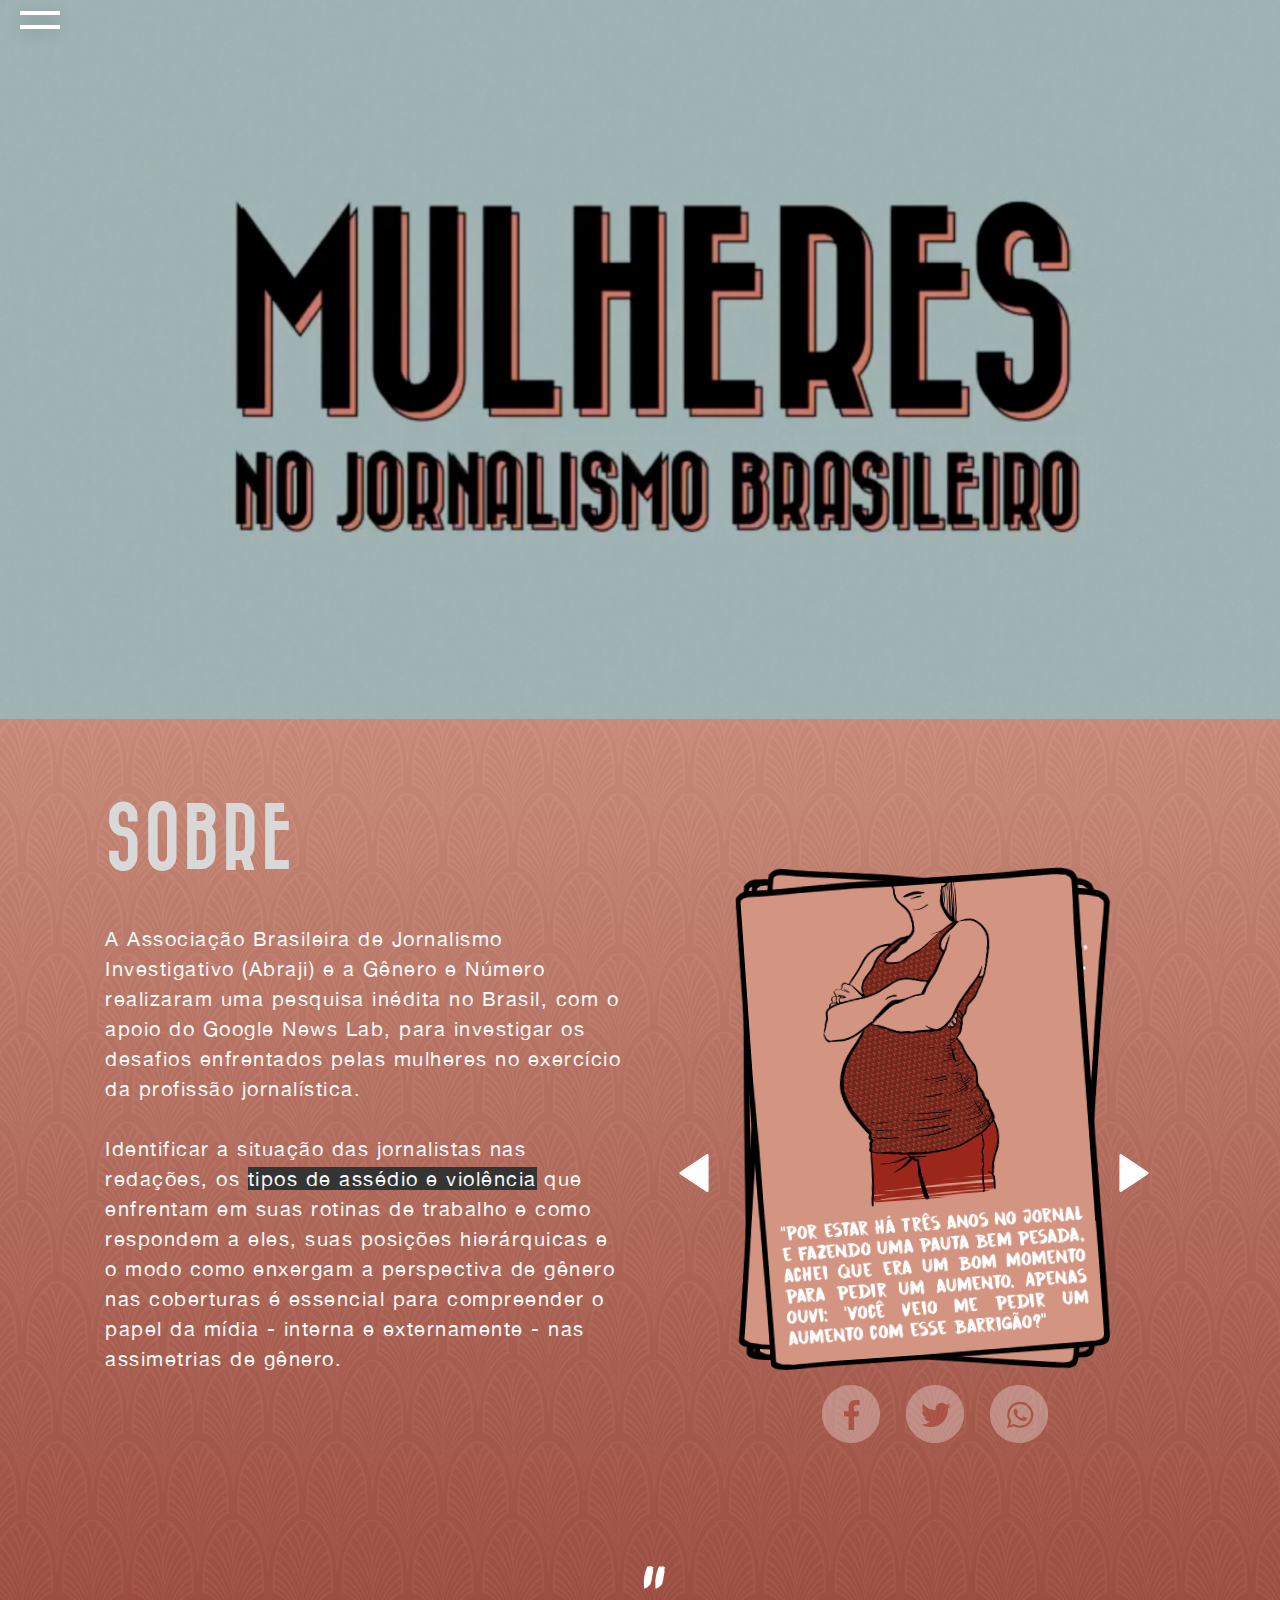
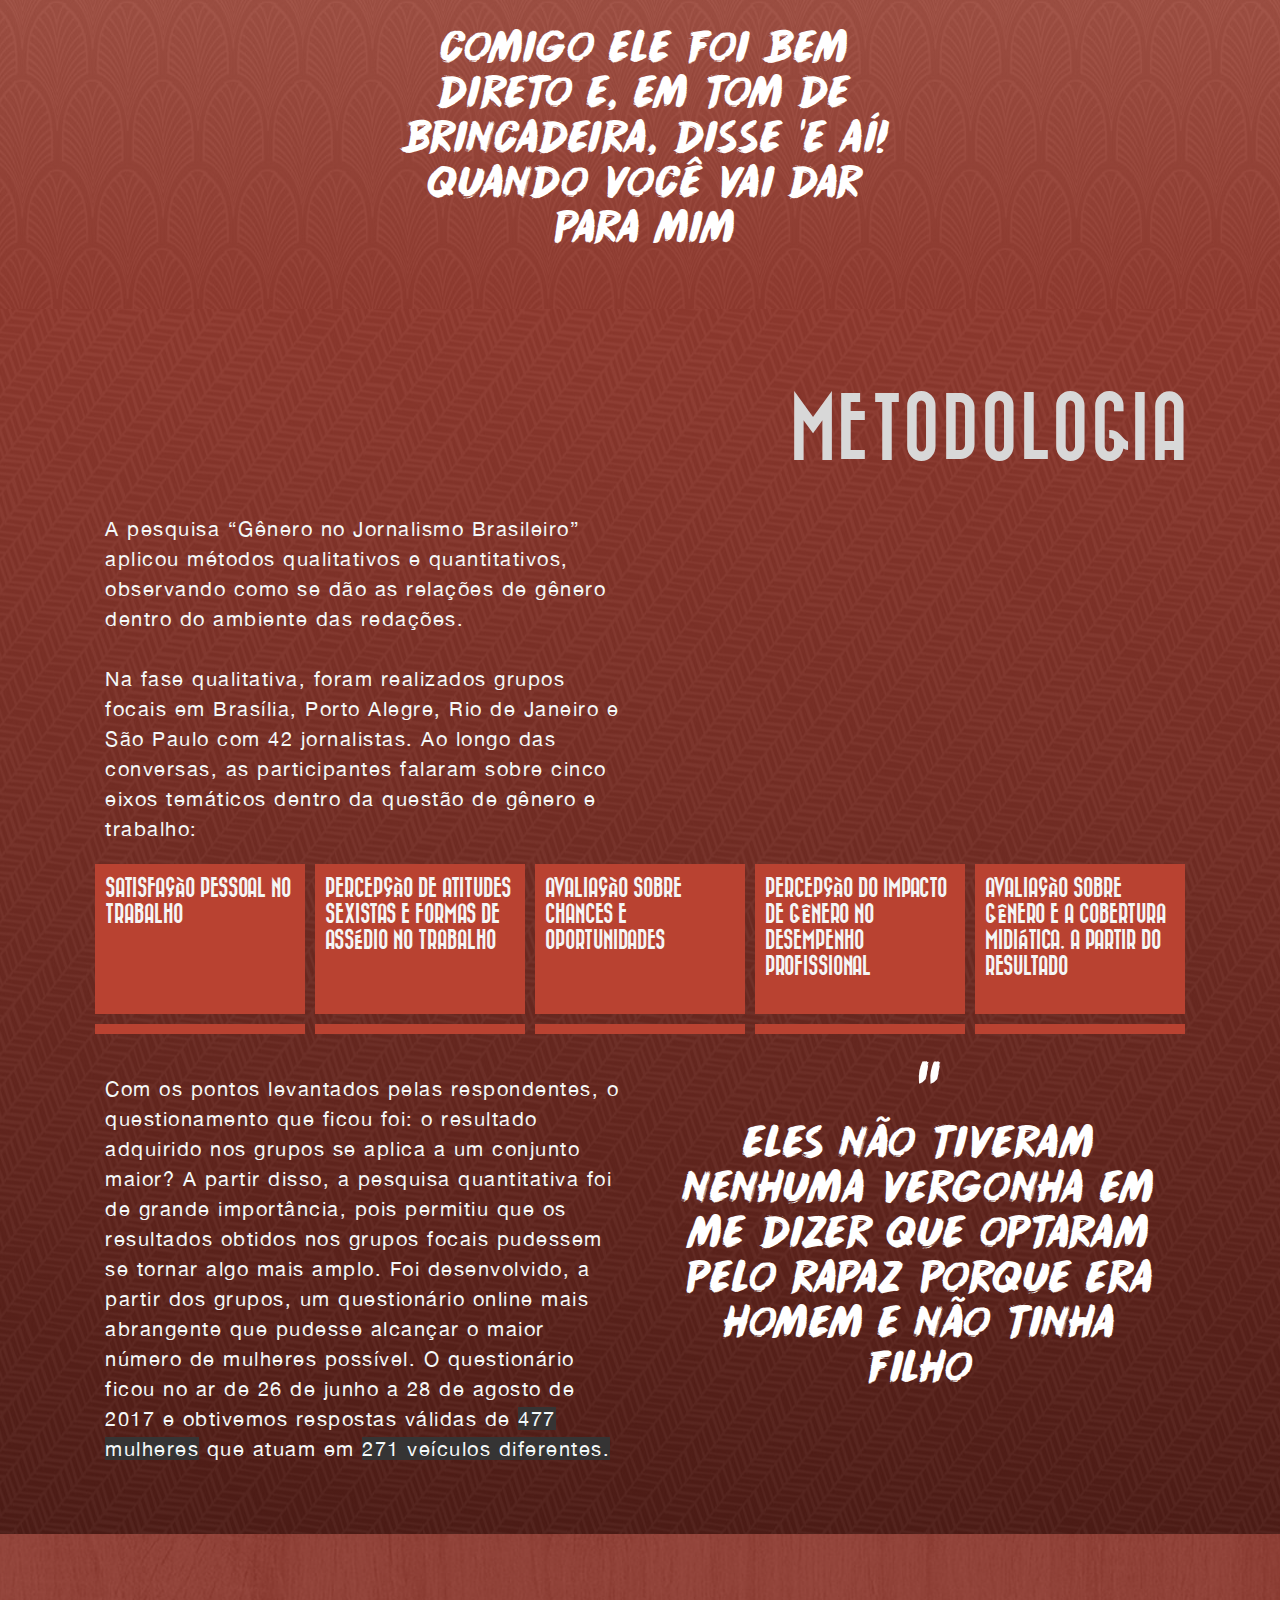
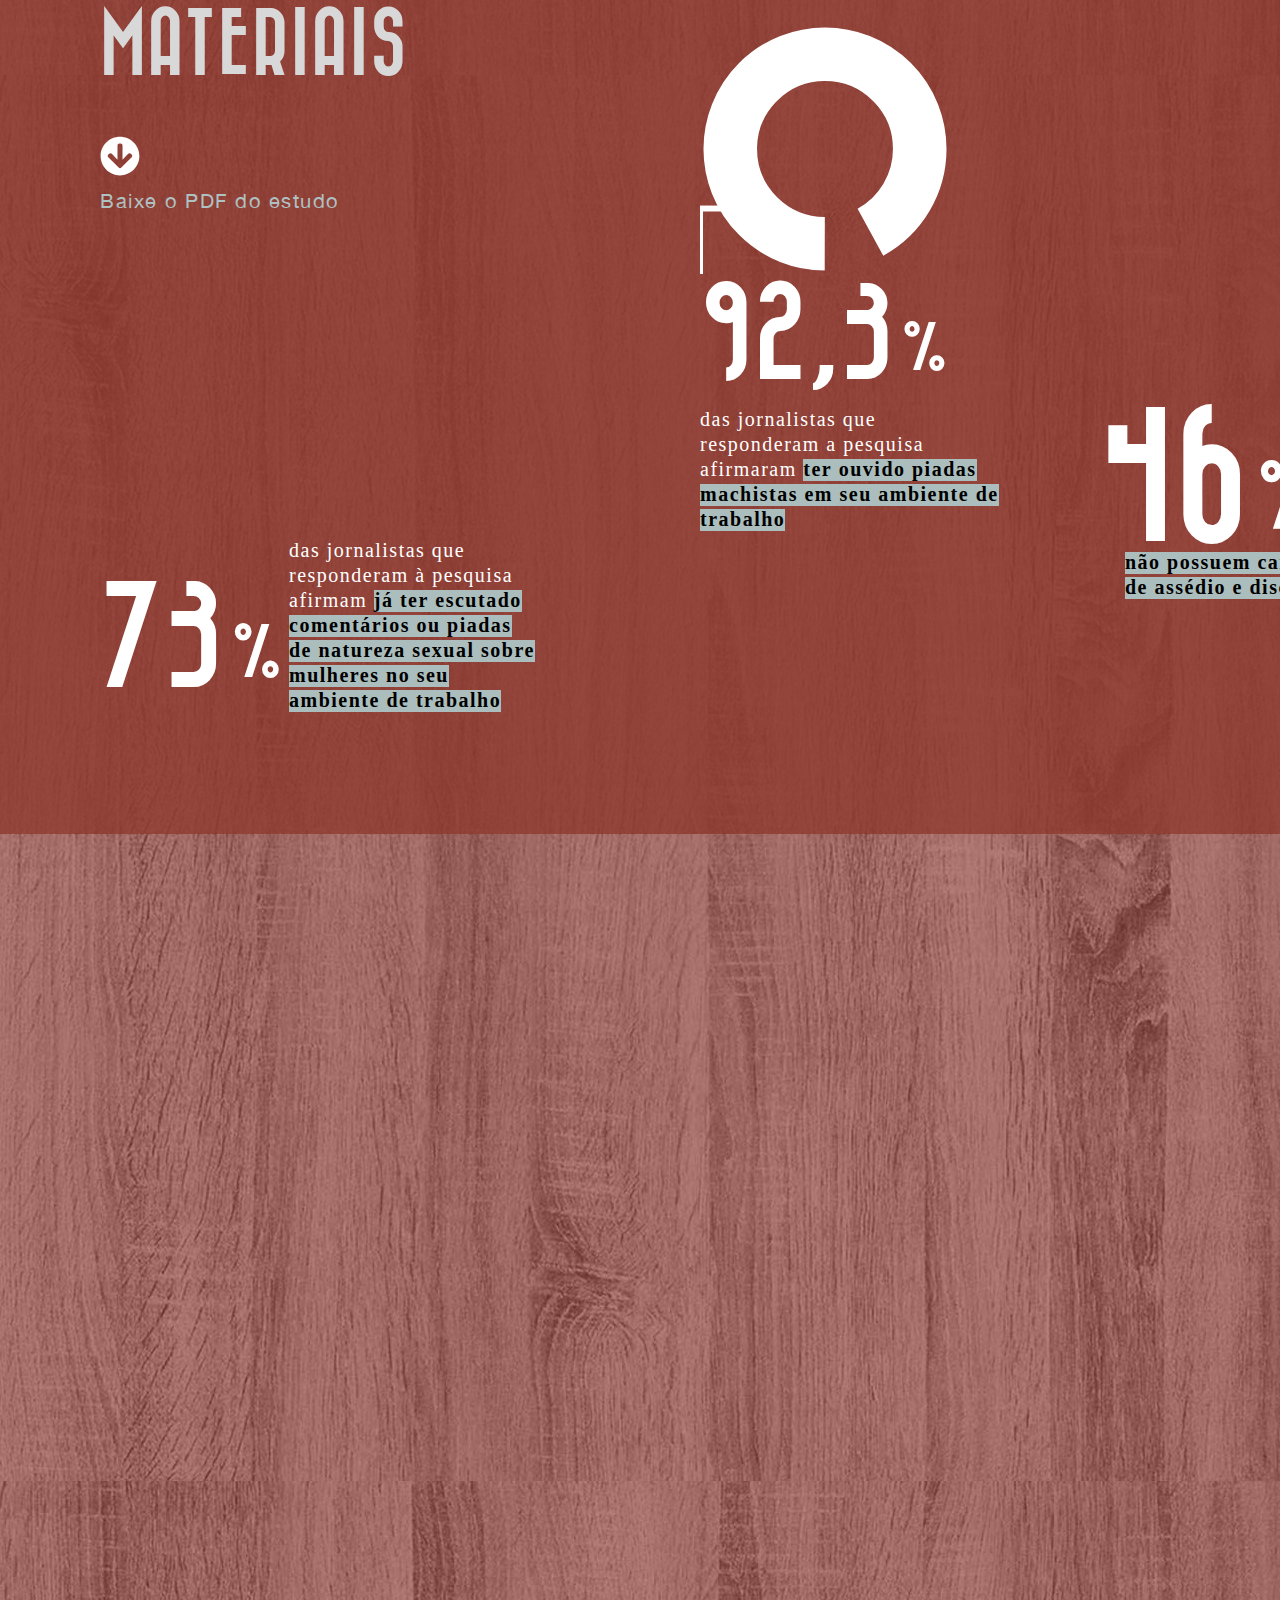
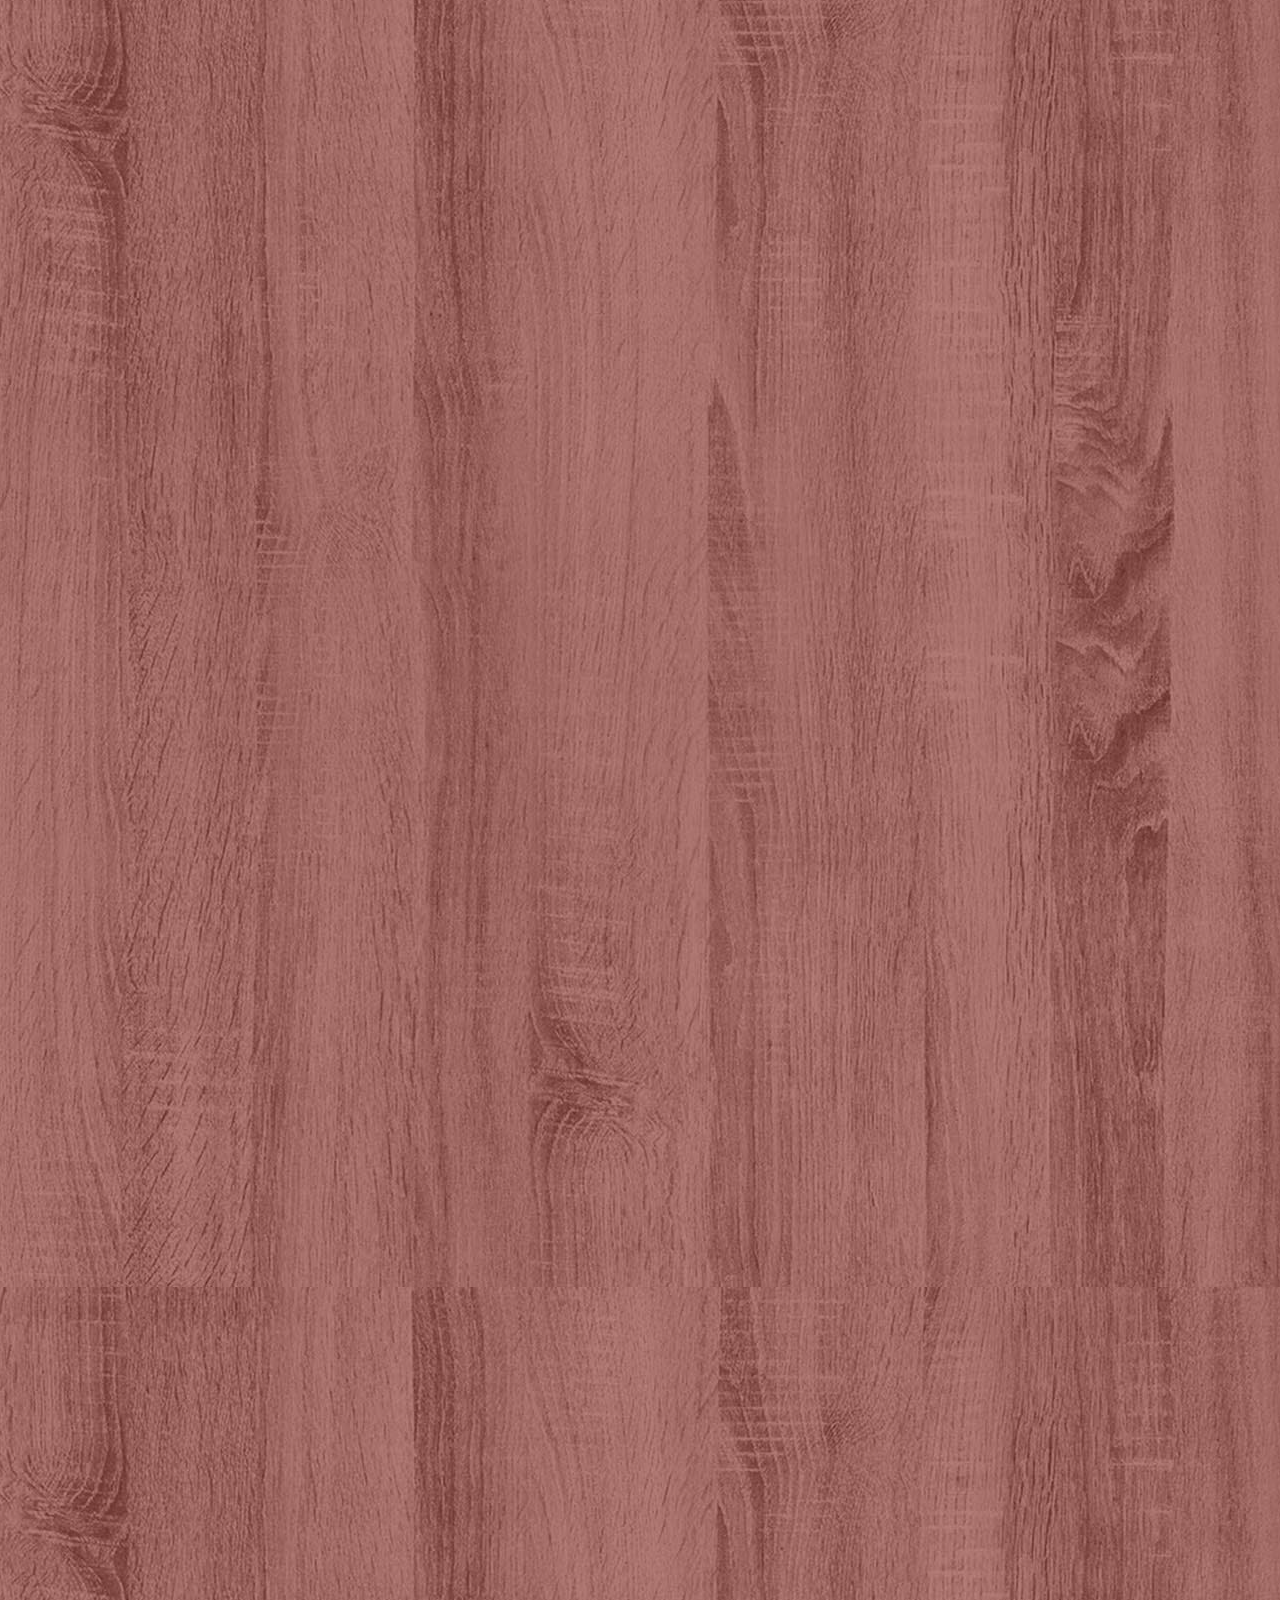
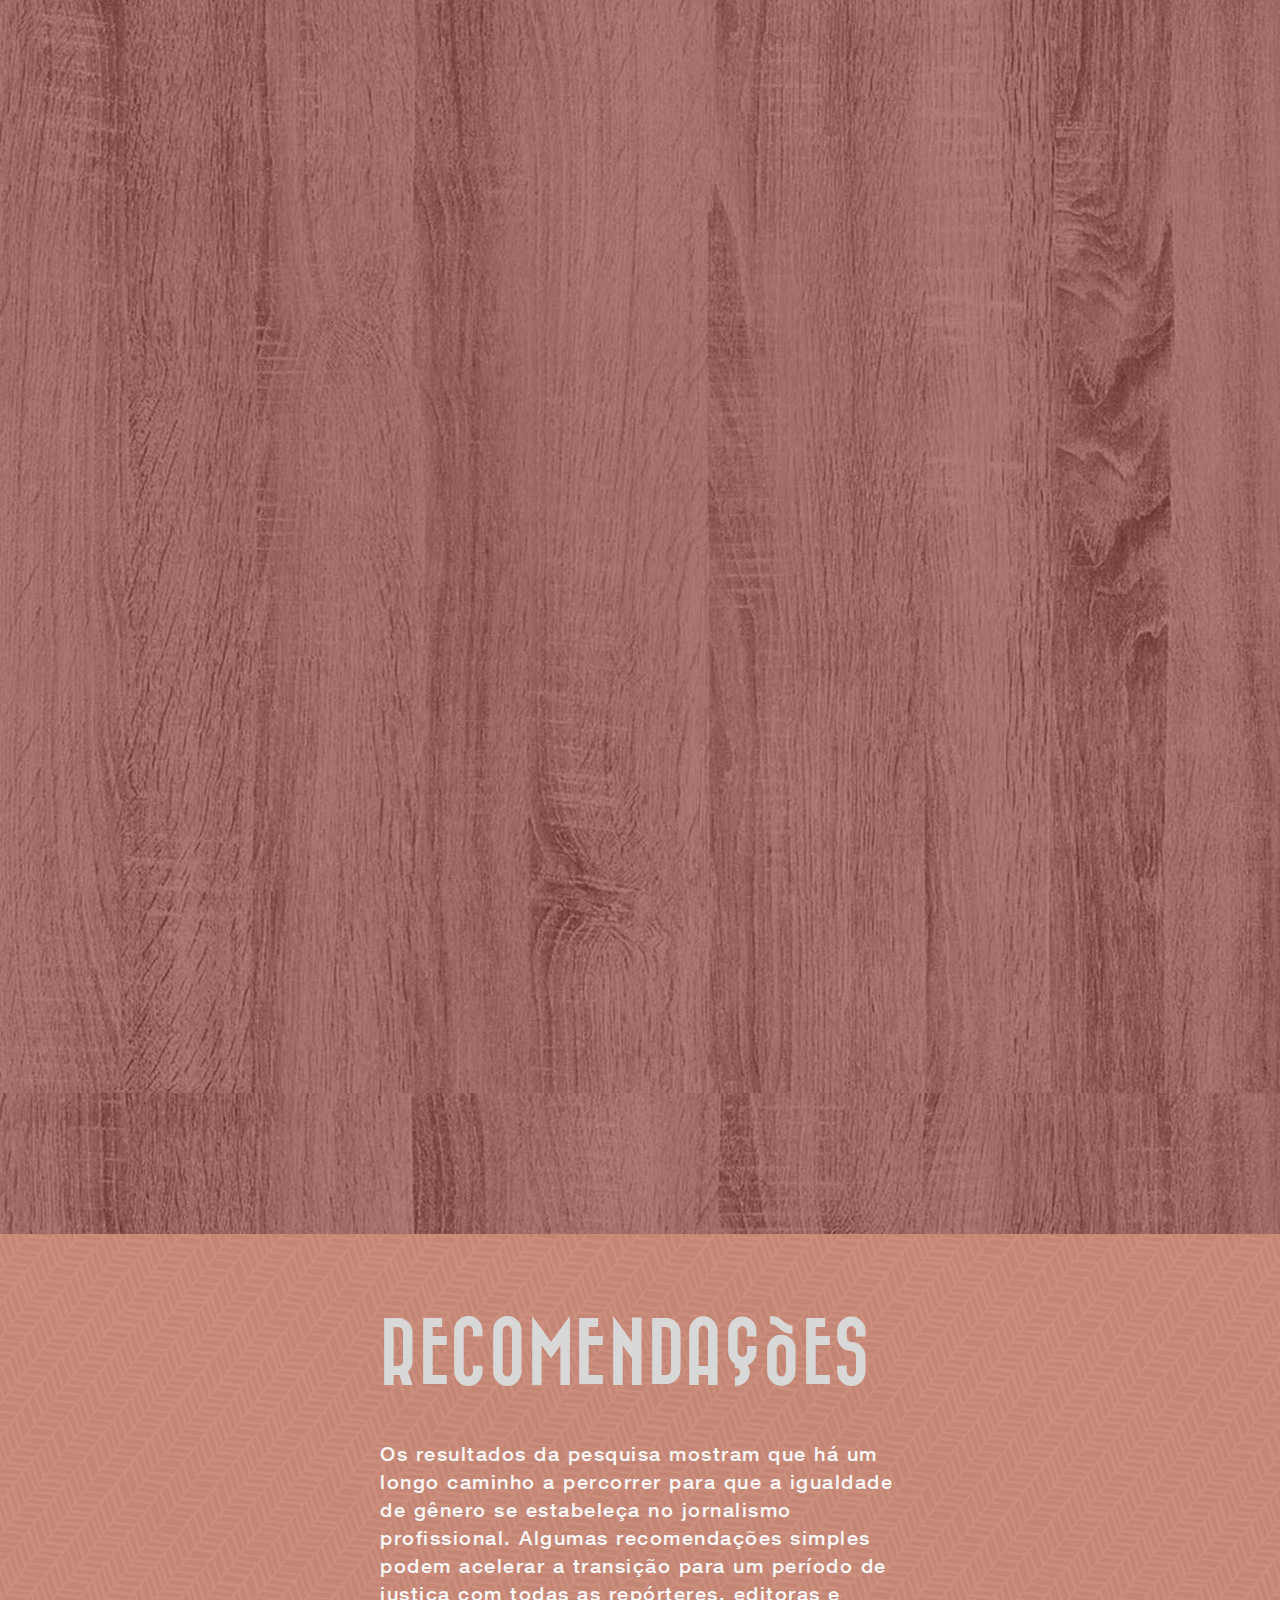
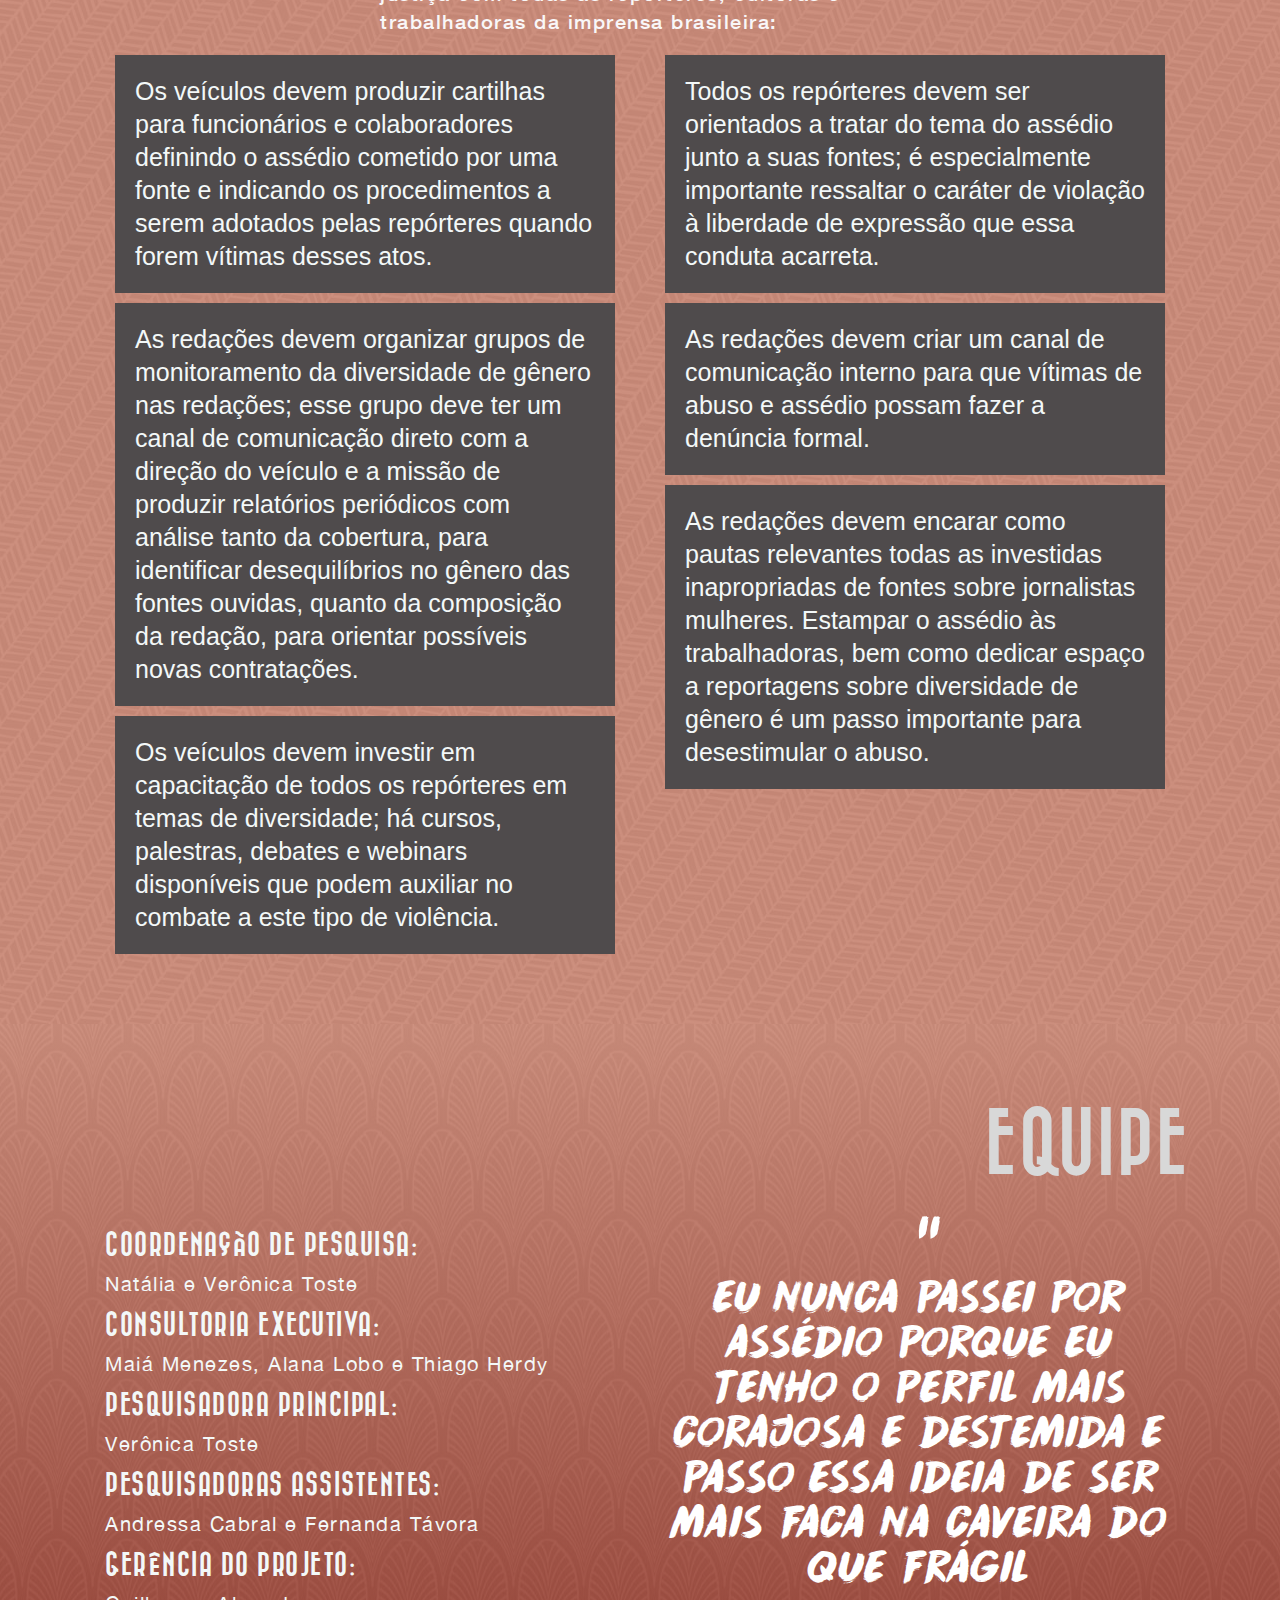
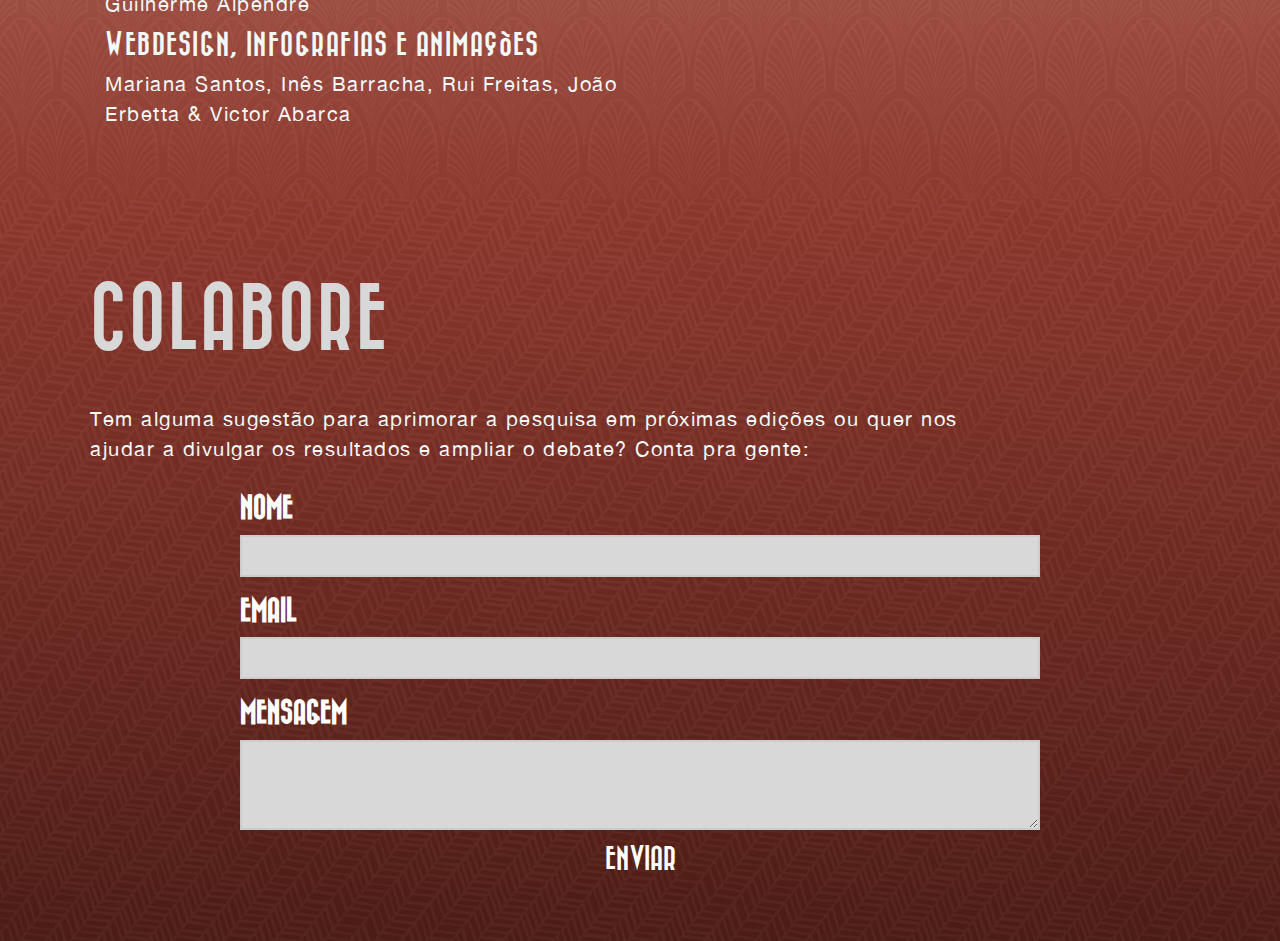
==== commit 22e8f15f: "new changes" ====
--- a/index.html
+++ b/index.html
@@ -70,13 +70,13 @@
         <div class="nav-footer">
           <div class="footer-row">
             <a href="http://www.generonumero.media/" target="_blank">
-              <img src="assets/logos/logo-GN-fundo-transparente.png" alt="" class="logos">
+              <img src="assets/logos/logo_GN.svg" alt="" class="logos">
             </a>
             <a href="http://www.abraji.org.br/" target="_blank">
-              <img src="assets/logos/ABRAJI_FullColor_Pos_RGB-1.png" alt="" class="logos">
+              <img src="assets/logos/ABRAJI.svg" alt="" class="logos">
             </a>
             <a href="https://newslab.withgoogle.com/" target="_blank">
-              <img src="assets/logos/googlenewslab.png" alt="" class="logos">
+              <img src="assets/logos/GoogleNewsLab.svg" alt="" class="logos">
             </a>
           </div>
           <!-- <p>Realização: logo GN, logo Abraji // <br> Apoio: Google News Lab</p> -->
@@ -90,7 +90,11 @@
     <video preload autobuffer autoplay poster="assets/images/vposter.png">
         <source src="assets/video/animacao_GN_final_small.mov" type="video/mp4">
     </video>
-    <div class="video-icons unmuted"></div>
+    <!-- <div class="video-icons unmuted"></div> -->
+    <div class="video-icons fa-3x">
+      <i class="fa fa-pause"></i>
+      <i id="btn-mute" class="fa fa-volume-off"></i>
+    </div>
     <!-- <div class="skip-icon">
       <i class="fas fa-angle-double-down"></i>
     </div> -->
@@ -165,47 +169,22 @@
                 </span>
               </li>
             </ul>
-            <ol id="card-circles" class="pagination1">
-                <li>
-                  <a a id="circle-0" href="#slide2">1</a>
-                </li>
-                <li>
-                  <a a id="circle-1" href="#slide3">2</a>
-                </li>
-                <li>
-                  <a a id="circle-2" href="#slide4">3</a>
-                </li>
-                <li>
-                  <a a id="circle-3" href="#slide4">4</a>
-                </li>
-                <li>
-                  <a a id="circle-4" href="#slide4">5</a>
-                </li>
-                <li>
-                  <a a id="circle-5" href="#slide4">6</a>
-                </li>
-                <li>
-                  <a a id="circle-6" href="#slide4">7</a>
-                </li>
-                <li>
-                  <a a id="circle-7" href="#slide4">8</a>
-                </li>
-                <li>
-                  <a a id="circle-8" href="#slide4">9</a>
-                </li>
-                <li>
-                  <a a id="circle-9" href="#slide4">10</a>
-                </li>
-            </ol>
-          </div>
-        </div>
-      </div>
-      <!-- <div class="quote-container text-center">
-        <div class="quote-lg">
+          </div>
+        </div>
+      </div>
+    </div>
+    <div class="container">
+      <div class="row">
+        <div class="col-xs-6 col-xs-offset-3">
+      <div class="quote-container text-center">
+        <div>
           <h2 data-text="&quot;" class="glitch" style="font-size: 80px;">&quot;</h2>
           <h2 data-text="Comigo ele foi bem direto e, em tom de brincadeira, disse 'e aí! quando você vai dar para mim" class="glitch">Comigo ele foi bem direto e, em tom de brincadeira, disse 'e aí! quando você vai dar para mim</h2>
         </div>
-      </div> -->
+      </div>
+
+        </div>
+      </div>
     </div>
   </section>
 
@@ -219,16 +198,46 @@
       </div>
       <div class="row">
         <div class="col-xs-12 col-sm-6">
-          <p class="text-light helv">A pesquisa “Gênero no Jornalismo Brasileiro” aplicou métodos qualitativos e quantitativos, observando como se dão as relações de gênero dentro do ambiente das redações.<br/><br/>Na fase qualitativa, foram realizados grupos focais em Brasília, Porto Alegre, Rio de Janeiro e São Paulo com 42 jornalistas. Ao longo das conversas, as participantes falaram sobre cinco eixos temáticos dentro da questão de gênero e trabalho:<br/><br/><span class="text-highlight">1. Satisfação pessoal no trabalho.</span><br/><br/><span class="text-highlight">2. Percepção de atitudes sexistas e formas de assédio no trabalho.</span><br/><br/><span class="text-highlight">3. Avaliação sobre chances e oportunidades.</span><br/><br/><span class="text-highlight">4. Percepção do impacto de gênero no desempenho profissional.</span><br/><br/><span class="text-highlight">5. Avaliação sobre gênero e a cobertura midiática. A partir do resultado</span><br/><br/></p>
-        </div>
+          <p class="text-light helv">A pesquisa “Gênero no Jornalismo Brasileiro” aplicou métodos qualitativos e quantitativos, observando como se dão as relações de gênero dentro do ambiente das redações.<br/><br/>Na fase qualitativa, foram realizados grupos focais em Brasília, Porto Alegre, Rio de Janeiro e São Paulo com 42 jornalistas. Ao longo das conversas, as participantes falaram sobre cinco eixos temáticos dentro da questão de gênero e trabalho:</p>
+        </div>
+        <div class="col-xs-12 col-sm-6"></div>
+      </div>
+      <div class="row">
+        <div class="text-box-wrapper">
+          <div class="text-box">
+            Satisfação pessoal no trabalho
+          </div>
+          <div class="text-box">
+            Percepção de atitudes sexistas e formas de assédio no trabalho
+          </div>
+          <div class="text-box">
+            Avaliação sobre chances e oportunidades
+          </div>
+          <div class="text-box">
+            Percepção do impacto de gênero no desempenho profissional
+          </div>
+          <div class="text-box">
+            Avaliação sobre gênero e a cobertura midiática. A partir do resultado
+          </div>
+        </div>
+        <div class="text-box-wrapper hidden-xs">
+          <div class="line-box"></div>
+          <div class="line-box"></div>
+          <div class="line-box"></div>
+          <div class="line-box"></div>
+          <div class="line-box"></div>
+        </div>
+      </div>
+      <div class="row" style="margin-top: 40px;">
         <div class="col-xs-12 col-sm-6">
           <p class="text-light helv">Com os pontos levantados pelas respondentes, o questionamento que ficou foi: o resultado adquirido nos grupos se aplica a um conjunto maior? A partir disso, a pesquisa quantitativa foi de grande importância, pois permitiu que os resultados obtidos nos grupos focais pudessem se tornar algo mais amplo. Foi desenvolvido, a partir dos grupos, um questionário online mais abrangente que pudesse alcançar o maior número de mulheres possível. O questionário ficou no ar de 26 de junho a 28 de agosto de 2017 e obtivemos respostas válidas de <span class="text-highlight">477 mulheres</span> que atuam em <span class="text-highlight">271 veículos diferentes.</span></p>
-          <!-- <div class="quote-container text-center">
+        </div>
+        <div class="col-xs-12 col-sm-6">
+          <div class="quote-container text-center">
             <div>
               <h2 data-text="&quot;" class="glitch" style="font-size: 80px;">&quot;</h2>
               <h2 data-text="Eles não tiveram nenhuma vergonha em me dizer que optaram pelo rapaz porque era homem e não tinha filho" class="glitch">Eles não tiveram nenhuma vergonha em me dizer que optaram pelo rapaz porque era homem e não tinha filho</h2>
             </div>
-          </div> -->
           </div>
         </div>
       </div>
@@ -236,53 +245,140 @@
   </section>
 
   <!-- Section 3 -->
+  <span class="trigger"></span>
   <section id="section3">
     <!-- Scrollmagic Panels -->
-    <div id="pinContainer">
-      <div id="slideContainer">
-        <div class="painel one">
-          <div class="container">
-            <div class="row">
-              <h2 class="title-section text-left">
-                MATERIAIS
-              </h2>
-            </div>
-            <div class="row text-center">
-              <div class="col-xs-12 col-sm-6">
-                <span class="tool-icon">
-                  <i class="fas fa-arrow-circle-down"></i>
-                </span>
-                <p>Baixe o PDF do estudo</p>
-              </div>
-              <div class="col-xs-12 col-sm-6">
-                <!-- <div class="quote-container">
-                    <h2 data-text="&quot;" class="glitch" style="font-size: 80px;">&quot;</h2>
-                    <h2 data-text="Uma fonte minha não parava e falar, não prestava atenção no que eu dizia e me interrompia todas as vezes que eu falava" class="glitch">Uma fonte minha não parava e falar, não prestava atenção no que eu dizia e me interrompia todas as vezes que eu falava</h2>
-                </div> -->
-              </div>
-            </div>
-          </div>
-        </div>
-        <div class="painel two">
-          <div class="container">
-            <div class="row text-center">
-              <div class="col-xs-12 col-sm-6">
-                <h2></h2>
-                <!-- <div class="quote-container">
-                    <h2 data-text="&quot;" class="glitch" style="font-size: 80px;">&quot;</h2>
-                    <h2 data-text="Quando você faz queixas de assédio nas redações - e especialmente com chefes homens - eles dizem que você tem que contornar isso e não pode ser menos repórter por ser mulher" class="glitch">Quando você faz queixas de assédio nas redações - e especialmente com chefes homens - eles dizem que você tem que contornar isso e não pode ser menos repórter por ser mulher</h2>
-                </div> -->
-                <div class="col-xs-12 col-sm-6">
-                </div>
-              </div>
-            </div>
-          </div>
-        </div>
-        <div class="painel three">
-          <h2>Everybody knows <br>and I feel left out</h2>
-        </div>
-        <div class="painel four">
-          <h2>Girl you got me down,<br>you got me stressed out</h2>
+    <div id="horizontal-s">
+      <div id="horizontal-content">
+        <div id="s01" class="painel">
+          <div>
+            <h2 class="title-section text-left">
+              MATERIAIS
+            </h2>
+            <span class="tool-icon">
+              <i class="fas fa-arrow-circle-down"></i>
+            </span>
+            <p>Baixe o PDF do estudo</p>
+          </div>
+          <div id="s1data01">
+            <p>
+              <span class="porcent">73</span>
+              <span class="porcenticon">%</span>
+              <p>das jornalistas que responderam à pesquisa afirmam <span class="stat-highlight"><strong>já ter escutado comentários ou piadas de natureza sexual sobre mulheres no seu ambiente de trabalho</strong></span></p>
+            </p>
+          </div>
+          <div id="s1data02">
+            <svg width="250px" height="250px" viewBox="0 0 42 42" class="donut">
+              <circle class="donut-ring" cx="21" cy="21" r="15.91549430918954" fill="transparent" stroke="transparent" stroke-width="9"></circle>
+
+              <circle class="donut-segment" cx="21" cy="21" r="15.91549430918954" fill="transparent" stroke="#fff" stroke-width="9" stroke-dasharray="92 8" stroke-dashoffset="75"></circle>
+
+              <line x1="5" y1="31" x2="0" y2="31"
+              stroke-width="1" stroke="white"/>
+
+              <line x1="0" y1="31" x2="0" y2="42"
+              stroke-width="1" stroke="white"/>
+            </svg>
+
+              <p>
+                <span class="porcent">92,3</span>
+                <span class="porcenticon">%</span>
+              </p>
+
+                <p class="text-left">
+                  das jornalistas que responderam a pesquisa afirmaram <span class="stat-highlight"><strong>ter ouvido piadas machistas em seu ambiente de trabalho</strong></span>
+                </p>
+          </div>
+          <div id="s1data03">
+            <p>
+              <span class="porcent">46</span>
+              <span class="porcenticon">%</span>
+            </p>
+            <p>
+              das jornalistas que responderam a pesquisa apontaram que as empresas onde trabalham
+            </p>
+            <p><span class="stat-highlight"><strong>não possuem canais para receber denúncias de assédio e discriminação de gênero</strong></span></p>
+          </div>
+        </div>
+        <div id="s02" class="painel">
+          <div id="s2data01">
+            <div style="float:left; margin-right: 10px;">
+              <p><span class="porcent">64</span></p>
+            </div>
+            <div style="float: right">
+              <p><span class="porcenticon">%</span></p>
+              <p>das jornalistas que responderam a pesquisa <br><span class="stat-highlight"><strong>já sofreram abuso de poder ou autoridade de chefes ou fontes</strong></span></p>
+            </div>
+          </div>
+          <div id="s2data02">
+            <p>Das jornalistas que responderam a pesquisa</p>
+            <p>
+              <span class="porcent">83,6</span>
+              <span class="porcenticon">%</span>
+            </p>
+            <p><span class="stat-highlight"><strong>já sofreram algum tipo de violência psicológica nas redações</strong></span></p>
+          </div>
+        </div>
+        <div id="s03" class="painel">
+          <div id="s3data01">
+            <img src="assets/stats/6.svg" alt="" style="height: 450px">
+          </div>
+          <div id="s3data02">
+            <p>
+              <span class="porcent">70,4</span>
+              <span class="porcenticon">%</span>
+            </p>
+            <p>das jornalistas que responderam a pesquisa admitiram <span class="stat-highlight"><strong>já terem recebido cantadas que as deixaram desconfortáveis no exercício da profissão</strong></span></p>
+          </div>
+          <div id="s3data03">
+            <div id="s3pie">
+              <svg width="550px" height="550px" viewBox="0 0 42 42" class="donut">
+                <circle class="donut-ring" cx="21" cy="21" r="15.91549430918954" fill="transparent" stroke="transparent" stroke-width="&"></circle>
+
+                <circle class="donut-segment" cx="21" cy="21" r="15.91549430918954" fill="transparent" stroke="#fff" stroke-width="6" stroke-dasharray="70 30" stroke-dashoffset="90"></circle>
+              </svg>
+            </div>
+            <div id="s3text">
+              <p>
+                <span class="porcent">70,2</span>
+                <span class="porcenticon">%</span>
+              </p>
+              <p>das jornalistas que responderam a pesquisa afirmaram que <span class="stat-highlight"><strong>já presenciaram ou tomaram conhecimento de uma colega sendo assediada em seu ambiente de trabalho</strong></span></p>
+            </div>
+          </div>
+        </div>
+        <div id="s04" class="painel">
+          <div id="s4data01">
+            <img src="assets/stats/9.svg" alt="" style="height: 500px">
+          </div>
+          <div id="s4data02">
+            <div style="float:left; margin-right: 10px;">
+              <svg width="75px" height="300px" viewBox="0 0 25 100" class="bar">
+                <rect x="0" y="0" width="25" height="100" fill="transparent" stroke-width="1" stroke="white" />
+
+                <rect x="0" y="0" width="25" height="59" fill="white" stroke-width="1" stroke="white" />
+              </svg>
+            </div>
+            <div style="float: right">
+              <p>
+                <span class="porcent">59</span>
+                <span class="porcenticon">%</span>
+              </p>
+              <p>das jornalistas que responderam a pesquisa <span class="stat-highlight"><strong>presenciaram ou tomaram conhecimento de uma colega sendo assediadano exercício de sua profissão por uma fonte</strong></span></p>
+            </div>
+          </div>
+        </div>
+        <div id="s05" class="painel">
+          <div id="s5data01">
+            <img src="assets/stats/11.svg" alt="" style="height: 500px">
+          </div>
+          <div id="s5data02">
+            <p>
+              <span class="porcent">75,3</span>
+              <span class="porcenticon">%</span>
+            </p>
+            <p>das jornalistas que responderam a pesquisa admitiram <span class="stat-highlight"><strong>já ter ouvido, no exercício do trabalho, um comentário ou elogio sobre suas roupas, corpo ou aparência que as deixaram desconfortáveis</strong></span></p>
+          </div>
         </div>
       </div>
     </div>
@@ -291,31 +387,35 @@
   <!-- Section 4 -->
   <section id="section4">
     <div class="container text-left">
-      <div class="big-card">
-        <h2 class="title-section text-center" style="font-size: 105px; color: #858585;">RECOMENDAÇÕES</h2>
-        <p class="intro-text">Os resultados da pesquisa mostram que há um longo caminho a percorrer para que a igualdade de gênero se estabeleça no jornalismo profissional. Algumas recomendações simples podem acelerar a transição para um período de justiça com todas as repórteres, editoras e trabalhadoras da imprensa brasileira:</p>
-        <div class="row">
-          <div class="col-xs-12 col-sm-6">
-            <p class="text-light">Os veículos devem produzir cartilhas para funcionários e colaboradores definindo o assédio cometido por uma fonte e indicando os procedimentos a serem adotados pelas repórteres quando forem vítimas desses atos.</p>
-          </div>
-          <div class="col-xs-12 col-sm-6">
-            <p class="text-light">Todos os repórteres devem ser orientados a tratar do tema do assédio junto a suas fontes; é especialmente importante ressaltar o caráter de violação à liberdade de expressão que essa conduta acarreta.</p>
-          </div>
-        </div>
-        <div class="row">
-          <div class="col-xs-12 col-sm-6">
-            <p class="text-light">As redações devem criar um canal de comunicação interno para que vítimas de abuso e assédio possam fazer a denúncia formal.</p>
-          </div>
-          <div class="col-xs-12 col-sm-6">
-            <p class="text-light">Os veículos devem investir em capacitação de todos os repórteres em temas de diversidade; há cursos, palestras, debates e webinars disponíveis que podem auxiliar no combate a este tipo de violência.</p>
-          </div>
-        </div>
-        <div class="row">
-          <div class="col-xs-12 col-sm-6">
-            <p class="text-light">As redações devem organizar grupos de monitoramento da diversidade de gênero nas redações; esse grupo deve ter um canal de comunicação direto com a direção do veículo e a missão de produzir relatórios periódicos com análise tanto da cobertura, para identificar desequilíbrios no gênero das fontes ouvidas, quanto da composição da redação, para orientar possíveis novas contratações.</p>
-          </div>
-          <div class="col-xs-12 col-sm-6">
-            <p class="text-light">As redações devem encarar como pautas relevantes todas as investidas inapropriadas de fontes sobre jornalistas mulheres. Estampar o assédio às trabalhadoras, bem como dedicar espaço a reportagens sobre diversidade de gênero é um passo importante para desestimular o abuso.</p>
+      <div class="row">
+        <div class="col-sm-9 col-sm-offset-3">
+          <h2 class="title-section text-left">RECOMENDAÇÕES</h2>
+        </div>
+        <div class="col-sm-6 col-sm-offset-3">
+          <p class="intro-text">Os resultados da pesquisa mostram que há um longo caminho a percorrer para que a igualdade de gênero se estabeleça no jornalismo profissional. Algumas recomendações simples podem acelerar a transição para um período de justiça com todas as repórteres, editoras e trabalhadoras da imprensa brasileira:</p>
+        </div>
+      </div>
+      <div class="row">
+        <div class="col-sm-6">
+          <div class="rec-card">
+            Os veículos devem produzir cartilhas para funcionários e colaboradores definindo o assédio cometido por uma fonte e indicando os procedimentos a serem adotados pelas repórteres quando forem vítimas desses atos.
+          </div>
+          <div class="rec-card">
+            As redações devem organizar grupos de monitoramento da diversidade de gênero nas redações; esse grupo deve ter um canal de comunicação direto com a direção do veículo e a missão de produzir relatórios periódicos com análise tanto da cobertura, para identificar desequilíbrios no gênero das fontes ouvidas, quanto da composição da redação, para orientar possíveis novas contratações.
+          </div>
+          <div class="rec-card">
+            Os veículos devem investir em capacitação de todos os repórteres em temas de diversidade; há cursos, palestras, debates e webinars disponíveis que podem auxiliar no combate a este tipo de violência.
+          </div>
+        </div>
+        <div class="col-sm-6">
+          <div class="rec-card">
+            Todos os repórteres devem ser orientados a tratar do tema do assédio junto a suas fontes; é especialmente importante ressaltar o caráter de violação à liberdade de expressão que essa conduta acarreta.
+          </div>
+          <div class="rec-card">
+            As redações devem criar um canal de comunicação interno para que vítimas de abuso e assédio possam fazer a denúncia formal.
+          </div>
+          <div class="rec-card">
+            As redações devem encarar como pautas relevantes todas as investidas inapropriadas de fontes sobre jornalistas mulheres. Estampar o assédio às trabalhadoras, bem como dedicar espaço a reportagens sobre diversidade de gênero é um passo importante para desestimular o abuso.
           </div>
         </div>
       </div>
@@ -344,10 +444,10 @@
           <p class="helv text-light">Mariana Santos, Inês Barracha, Rui Freitas, João Erbetta & Victor Abarca</p>
         </div>
         <div class="col-xs-12 col-sm-6">
-          <!-- <div class="quote-container">
+          <div class="quote-container">
             <h2 data-text="&quot;" class="glitch" style="font-size: 80px;">&quot;</h2>
             <h2 data-text="Eu nunca passei por assédio porque eu tenho o perfil mais corajosa e destemida e passo essa ideia de ser mais faca na caveira do que frágil" class="glitch">Eu nunca passei por assédio porque eu tenho o perfil mais corajosa e destemida e passo essa ideia de ser mais faca na caveira do que frágil</h2>
-          </div> -->
+          </div>
         </div>
       </div>
     </div>
--- a/css/styles.css
+++ b/css/styles.css
@@ -1,3 +1,44 @@
+pie {
+    width: 5em;
+    height: 5em;
+    display: block;
+    border-radius: 50%;
+    background-color: transparent;
+    border: solid 1px white;
+    float: left;
+    margin: 1em;
+}
+
+.ten {
+    background-image:
+        linear-gradient(126deg, transparent 50%, white 50%),
+        linear-gradient(90deg, white 50%, transparent 50%);
+}
+
+.twentyfive {
+    background-image:
+        linear-gradient(180deg, transparent 50%, white 50%),
+        linear-gradient(90deg, white 50%, transparent 50%);
+}
+
+.fifty {
+    background-image:
+        linear-gradient(90deg, white 50%, transparent 50%);
+}
+
+/* Slices greater than 50% require first gradient
+   to be transparent -> green */
+
+.seventyfive {
+    background-image:
+        linear-gradient(180deg, transparent 50%, white 50%),
+        linear-gradient(90deg, white 50%, transparent 50%);
+}
+
+.onehundred {
+    background-image: none;
+}
+
 body {
   color: #AFC2C3;
   margin: 0;
@@ -23,10 +64,10 @@
 
 p {
   font-family: helv;
-  font-size: 12px;
-  line-height: 2;
+  font-size: 14px;
+  line-height: 15px;
   font-weight: 300;
-  letter-spacing: 3px;
+  letter-spacing: 1.5px;
 }
 
 a {
@@ -45,12 +86,12 @@
 .title-section {
   font-family: bazar;
   letter-spacing: 2px;
-  font-size:70px;
-  line-height: 75px;
+  font-size:40px;
+  line-height: 40px;
   color: #D8D8D8;
   overflow-wrap: break-word;
   word-wrap: break-word;
-  margin-bottom: 50px;
+  margin-bottom: 25px;
 }
 
 #section1 {
@@ -59,6 +100,77 @@
 }
 
 #section1::after {
+  content: "";
+  background: url(../assets/textures/DECO-low.jpg) center center repeat;
+  background-blend-mode: multiply;
+  opacity: 0.4;
+  top: 0;
+  left: 0;
+  bottom: 0;
+  right: 0;
+  position: absolute;
+  z-index: -1;
+}
+
+#section2 {
+  background: linear-gradient(0deg, rgba(60, 14, 8, 0.8), rgba(139, 49, 37, 0.8));
+  position: relative;
+}
+
+#section2::after {
+  content: "";
+  background: url(../assets/textures/WWW-low.jpg) center center repeat;
+  background-blend-mode: multiply;
+  opacity: 0.4;
+  top: 0;
+  left: 0;
+  bottom: 0;
+  right: 0;
+  position: absolute;
+  z-index: -1;
+}
+
+#section3 {
+  position: relative;
+}
+
+#section3::after {
+  content: "";
+  background: url(../assets/textures/MADEIRA-low.jpg) center center repeat;
+  background-blend-mode: multiply;
+  opacity: 0.4;
+  top: 0;
+  left: 0;
+  bottom: 0;
+  right: 0;
+  position: absolute;
+  z-index: -1;
+}
+
+#section4 {
+  background: rgba(210, 148, 128, 0.8);
+  position: relative;
+}
+
+#section4::after {
+  content: "";
+  background: url(../assets/textures/WWW-low.jpg) center center repeat;
+  background-blend-mode: multiply;
+  opacity: 0.4;
+  top: 0;
+  left: 0;
+  bottom: 0;
+  right: 0;
+  position: absolute;
+  z-index: -1;
+}
+
+#section5 {
+  background: linear-gradient(0deg, rgba(139, 49, 37, 0.8), rgba(211, 149, 129, 0.8));
+  position: relative;
+}
+
+#section5::after {
   content: "";
   background: url(../assets/textures/DECO-low.jpg) center center no-repeat;
   background-blend-mode: multiply;
@@ -71,12 +183,12 @@
   z-index: -1;
 }
 
-#section2 {
+#section6 {
   background: linear-gradient(0deg, rgba(60, 14, 8, 0.8), rgba(139, 49, 37, 0.8));
   position: relative;
 }
 
-#section2::after {
+#section6::after {
   content: "";
   background: url(../assets/textures/WWW-low.jpg) center center no-repeat;
   background-blend-mode: multiply;
@@ -89,14 +201,14 @@
   z-index: -1;
 }
 
-#section3 {
+.painel {
   background: rgba(139, 49, 37, 0.8);
   position: relative;
 }
 
-#section3::after {
+.painel::after {
   content: "";
-  background: url(../assets/textures/MADEIRA-low.jpg) center center no-repeat;
+  background: url(../assets/textures/MADEIRA-low.jpg) center center repeat;
   background-blend-mode: multiply;
   opacity: 0.4;
   top: 0;
@@ -107,36 +219,6 @@
   z-index: -1;
 }
 
-#section4 {
-  background: white;
-}
-
-#section5 {
-  background: #8A2E25;
-}
-
-#section6 {
-  background: #8A2E25;
-}
-
-.painel {
-  background: rgba(139, 49, 37, 0.8);
-  position: relative;
-}
-
-.painel::after {
-  content: "";
-  background: url(../assets/textures/MADEIRA-low.jpg) center center no-repeat;
-  background-blend-mode: multiply;
-  opacity: 0.4;
-  top: 0;
-  left: 0;
-  bottom: 0;
-  right: 0;
-  position: absolute;
-  z-index: -1;
-}
-
 
 @font-face {
   font-family: bazar;
@@ -200,7 +282,7 @@
 }
 
 .social-icons span {
-  font-size: 15px;
+  font-size: 30px;
   font-weight: lighter;
   color: #b94231;
   width:30px;
@@ -242,7 +324,7 @@
 }*/
 
 .tool-icon {
-  font-size: 60px;
+  font-size: 40px;
   color: white;
   position: relative;
 }
@@ -252,13 +334,8 @@
 }
 
 .video-icons {
-  background-size: 30px;
-  background-position: 0 0;
-  background-repeat: no-repeat;
-  width:30px;
-  height:30px;
-  opacity: 0.8;
-  -ms-filter: "progid:DXImageTransform.Microsoft.Alpha(Opacity=80)";
+  color: white;
+  opacity: 0.5;
   display: block;
   position: absolute;
   top: 30px;
@@ -537,7 +614,8 @@
 }
 
 .heading {
-  font-size: 25px;
+  font-size: 20px;
+  line-height: 25px;
   font-family: bazar;
   text-transform: uppercase;
 }
@@ -569,6 +647,13 @@
 
 .logos {
   height: 50px;
+  opacity: 0.5;
+  transition: opacity 0.4s ease-in-out;
+}
+
+.logos:hover {
+  opacity: 1;
+  transition: opacity 0.4s ease-in-out;
 }
 
 .video-wrapper {
@@ -684,8 +769,6 @@
   -webkit-box-pack: center;
       -ms-flex-pack: center;
           justify-content: center;
-
-  margin-top: 30px;
 }
 
 .quote {
@@ -713,49 +796,7 @@
   cursor: pointer;
 }
 
-/* Scrollmagic */
-
-#pinContainer {
-  width: 100%;
-  height: 100vh;
-  overflow: hidden;
-  -webkit-perspective: 1000;
-  perspective: 1000;
-}
-
-#slideContainer {
-  width: 400%;
-  height: 100vh;
-}
-
-.painel {
-  height: 100vh;
-  width: 25%;
-  float: left;
-  text-align: center;
-}
-
-.one {
-  color: white;
-}
-
-.one button {
-  display: block;
-  margin: 0 auto;
-}
-
-.two {
-  color: white;
-}
-
-.three {
-  color: white;
-  position: relative;
-}
-
-.four {
-  color: #FFF;
-}
+
 
 /* Glitch */
 @keyframes glitch {
@@ -782,7 +823,8 @@
 
 .glitch {
     font-family: cinnebar;
-    font-size: 43px;
+    font-size: 20px;
+    line-height: 25px;
     font-style: italic;
     text-transform: uppercase;
     color: white;
@@ -828,17 +870,415 @@
     animation: glitch-2 .2s linear infinite;
 }
 
-.big-card {
-  background: #D19381;
-  padding: 30px;
-  border: solid 10px black;
+/* Stats */
+
+/* Scrollmagic */
+
+#horizontal-s {
+  overflow: hidden;
+  position: relative;
+  height: 100%;
+}
+
+.horizontal-content {
+  height: 100%;
+}
+
+.painel {
+  height: 100%;
+  text-align: left;
+  float: left;
+  height: 100vh;
+  position: relative;
+}
+
+#s01 {
+  width: 1600px;
+  padding: 50px 0px 0px 100px;
+}
+
+#s02 {
+  width: 900px;
+}
+
+#s03 {
+  width: 1600px;
+}
+
+#s04 {
+  width: 1050px;
+}
+
+#s05 {
+  width: 800px;
+}
+
+#s1data01 {
+  position: absolute;
+  top: 72%;
+}
+
+#s1data01 p {
+  display: inline-block;
+}
+
+#s1data01 > p:nth-child(1) {
+  font-family: bazar;
+  color: white;
+  text-align: left;
+  line-height: 105px;
+  margin-right: 5px;
+}
+
+#s1data01 > p:nth-child(2) {
+  width: 250px;
+  font-family: bazar;
+  color: white;
+  text-align: left;
+  font-size: 20px;
+  line-height: 25px;
+  position: absolute;
+  bottom: 0;
+}
+
+#s1data01 .porcent {
+  font-size:110px;
+}
+
+#s1data01 .porcenticon {
+  font-size: 55px;
+}
+
+#s1data02 {
+  position: absolute;
+  top: 10%;
+  margin-left: 600px;
+}
+
+#s1data02 p {
+  width: 300px;
+}
+
+#s1data02 > p:nth-child(2) {
+  font-family: bazar;
+  color: white;
+  text-align: left;
+  line-height: 105px;
+  margin-bottom: 0px;
+}
+
+#s1data02 > p:nth-child(3) {
+  font-family: bazar;
+  color: white;
+  text-align: left;
+  font-size: 20px;
+  line-height: 25px;
+}
+
+#s1data02 .porcent {
+  font-size:100px;
+}
+
+#s1data02 .porcenticon {
+  font-size: 50px;
+}
+
+#s1data03 {
+  position: absolute;
+  top: 52%;
+  margin-left: 1000px;
+}
+
+#s1data03 > p:nth-child(1) {
+  font-family: bazar;
+  color: white;
+  text-align: left;
+  line-height: 145px;
+  margin-right: 5px;
+  float: left;
+  margin-bottom: 0;
+  vertical-align: text-bottom;
+}
+
+#s1data03 > p:nth-child(2) {
+  width: 250px;
+  font-family: bazar;
+  color: white;
+  text-align: left;
+  font-size: 20px;
+  line-height: 25px;
+  float: right;
+}
+
+#s1data03 > p:nth-child(3) {
+  width: 450px;
+  font-family: bazar;
+  color: white;
+  text-align: left;
+  font-size: 20px;
+  line-height: 25px;
+  clear: both;
+  position: absolute;
+  left: 25px;
+  bottom: -28px;
+}
+
+#s1data03 .porcent {
+  font-size:140px;
+}
+
+#s1data03 .porcenticon {
+  font-size: 70px;
+}
+
+#s2data01 {
+  position: absolute;
+  top: 20%;
+}
+
+#s2data01 div > p:nth-child(2) {
+  width: 250px;
+  font-family: bazar;
+  color: white;
+  text-align: left;
+  font-size: 20px;
+  line-height: 25px;
+  width: 200px;
+}
+
+#s2data01 .porcent {
+  font-family: bazar;
+  color: white;
+  text-align: left;
+  line-height: 240px;
+  margin-right: 5px;
+  margin-bottom: 0;
+  vertical-align: text-bottom;
+  font-size:240px;
+}
+
+#s2data01 .porcenticon {
+  font-family: bazar;
+  color: white;
+  vertical-align: text-bottom;
+  font-size: 50px;
+  line-height: 50px;
+}
+
+#s2data02 {
+  position: absolute;
+  top: 50%;
+  margin-left: 500px;
+}
+
+#s2data02 p {
+  font-family: bazar;
+  color: white;
+  text-align: left;
+  width: 400px;
+}
+
+#s2data02 > p:nth-child(1) {
+  font-size: 20px;
+  line-height: 25px;
+}
+
+#s2data02 .porcent {
+  font-family: bazar;
+  color: white;
+  text-align: left;
+  line-height: 140px;
+  margin-right: 5px;
+  margin-bottom: 0;
+  vertical-align: text-bottom;
+  font-size:140px;
+}
+
+#s2data02 .porcenticon {
+  font-family: bazar;
+  color: white;
+  vertical-align: text-bottom;
+  font-size: 70px;
+  line-height: 70px;
+}
+
+#s3data01 {
+  position: absolute;
+  top: 10%;
+}
+
+#s3data02 {
+  position: absolute;
+  top: 50%;
+  margin-left: 600px;
+}
+
+#s3data02 p {
+  font-family: bazar;
+  color: white;
+  text-align: left;
+  width: 400px;
+  font-size: 20px;
+  line-height: 25px;
+}
+
+#s3data02 .porcent {
+  font-family: bazar;
+  color: white;
+  text-align: left;
+  line-height: 140px;
+  margin-right: 5px;
+  margin-bottom: 0;
+  vertical-align: text-bottom;
+  font-size:140px;
+}
+
+#s3data02 .porcenticon {
+  font-family: bazar;
+  color: white;
+  vertical-align: text-bottom;
+  font-size: 70px;
+  line-height: 70px;
+}
+
+#s3data03 {
+  position: absolute;
+  top: 10%;
+  margin-left: 1000px;
+}
+
+#s3text {
+  position: absolute;
+  top: 24%;
+  margin-left: 220px;
+}
+
+#s3text p {
+  font-family: bazar;
+  color: white;
+  text-align: left;
+  width: 350px;
+  font-size: 18px;
+  line-height: 20px;
+}
+
+#s3text .porcent {
+  font-family: bazar;
+  color: white;
+  text-align: left;
+  line-height: 120px;
+  margin-right: 5px;
+  margin-bottom: 0;
+  vertical-align: text-bottom;
+  font-size:120px;
+}
+
+#s3text .porcenticon {
+  font-family: bazar;
+  color: white;
+  vertical-align: text-bottom;
+  font-size: 60px;
+  line-height: 60px;
+}
+
+#s4data01 {
+  position: absolute;
+  top: 25%;
+}
+
+#s4data02 {
+  position: absolute;
+  top: 15%;
+  margin-left: 500px;
+  width: 450px;
+}
+
+#s4data02 p {
+  font-family: bazar;
+  color: white;
+  text-align: left;
+  width: 350px;
+  font-size: 20px;
+  line-height: 25px;
+}
+
+#s4data02 .porcent {
+  font-family: bazar;
+  color: white;
+  text-align: left;
+  line-height: 200px;
+  margin-right: 5px;
+  margin-bottom: 0;
+  vertical-align: text-bottom;
+  font-size:200px;
+}
+
+#s4data02 .porcenticon {
+  font-family: bazar;
+  color: white;
+  vertical-align: text-bottom;
+  font-size: 70px;
+  line-height: 70px;
+}
+
+#s5data01 {
+  position: absolute;
+  top: 25%;
+}
+
+#s5data02 {
+  position: absolute;
+  top: 15%;
+  margin-left: 400px;
+}
+
+#s5data02 p {
+  font-family: bazar;
+  color: white;
+  text-align: left;
+  width: 400px;
+  font-size: 20px;
+  line-height: 25px;
+}
+
+#s5data02 .porcent {
+  font-family: bazar;
+  color: white;
+  text-align: left;
+  line-height: 140px;
+  margin-right: 5px;
+  margin-bottom: 0;
+  vertical-align: text-bottom;
+  font-size:140px;
+}
+
+#s5data02 .porcenticon {
+  font-family: bazar;
+  color: white;
+  vertical-align: text-bottom;
+  font-size: 70px;
+  line-height: 70px;
+}
+
+.stat-highlight {
+  color: black;
+  background: #ABBEBD;
+}
+
+.rec-card {
+  margin: 10px;
+  background: #4F4B4C;
+  padding: 20px;
+  color: #F3F8F8;
+  font-size: 20px;
+  line-height: 25px;
 }
 
 .intro-text {
   font-size: 20px;
-  line-height: 32px;
+  line-height: 28px;
   font-family: helv-med;
-  color: white;
+  color: #F9F7F8;
 }
 
 /* Contact Form */
@@ -893,6 +1333,36 @@
   text-transform: uppercase;
 }
 
+.text-box-wrapper {
+  width: 100%;
+  display: flex;
+  flex-direction: column;
+  align-items: center;
+  justify-content: center;
+  margin-top: 10px;
+}
+
+.text-box {
+  background-color: #B94231;
+  margin-top: 10px;
+  width: 80%;
+  height: 100px;
+  padding: 10px;
+  text-transform: uppercase;
+  font-family: bazar;
+  font-size: 15px;
+  line-height: 26px;
+  color: #F5F5F5;
+}
+
+.line-box {
+  background-color: #B94231;
+  margin-left: 5px;
+  margin-right: 5px;
+  width: 20%;
+  height: 10px;
+}
+
 
 
 /* Media */
@@ -933,8 +1403,8 @@
   }
 
   p {
-    font-size: 25px;
-    line-height: 32px;
+    font-size: 20px;
+    line-height: 30px;
   }
 
   .container {
@@ -992,6 +1462,12 @@
 
   .number {
     font-size: 14px;
+  }
+
+  .title-section {
+    font-size:70px;
+    line-height: 75px;
+    margin-bottom: 50px;
   }
 
   .heading {
@@ -1103,9 +1579,32 @@
     bottom: 40px;
     right: 80px;
   }
-}
-
-
-
-
-
+
+  .glitch {
+    font-size: 40px;
+    line-height: 45px;
+  }
+
+  .text-box-wrapper {
+    flex-direction: row;
+  }
+
+  .text-box {
+    margin: 0;
+    margin-left: 5px;
+    margin-right: 5px;
+    width: 20%;
+    height: 150px;
+    font-size: 20px;
+  }
+
+  .rec-card {
+    font-size: 25px;
+    line-height: 33px;
+  }
+}
+
+
+
+
+
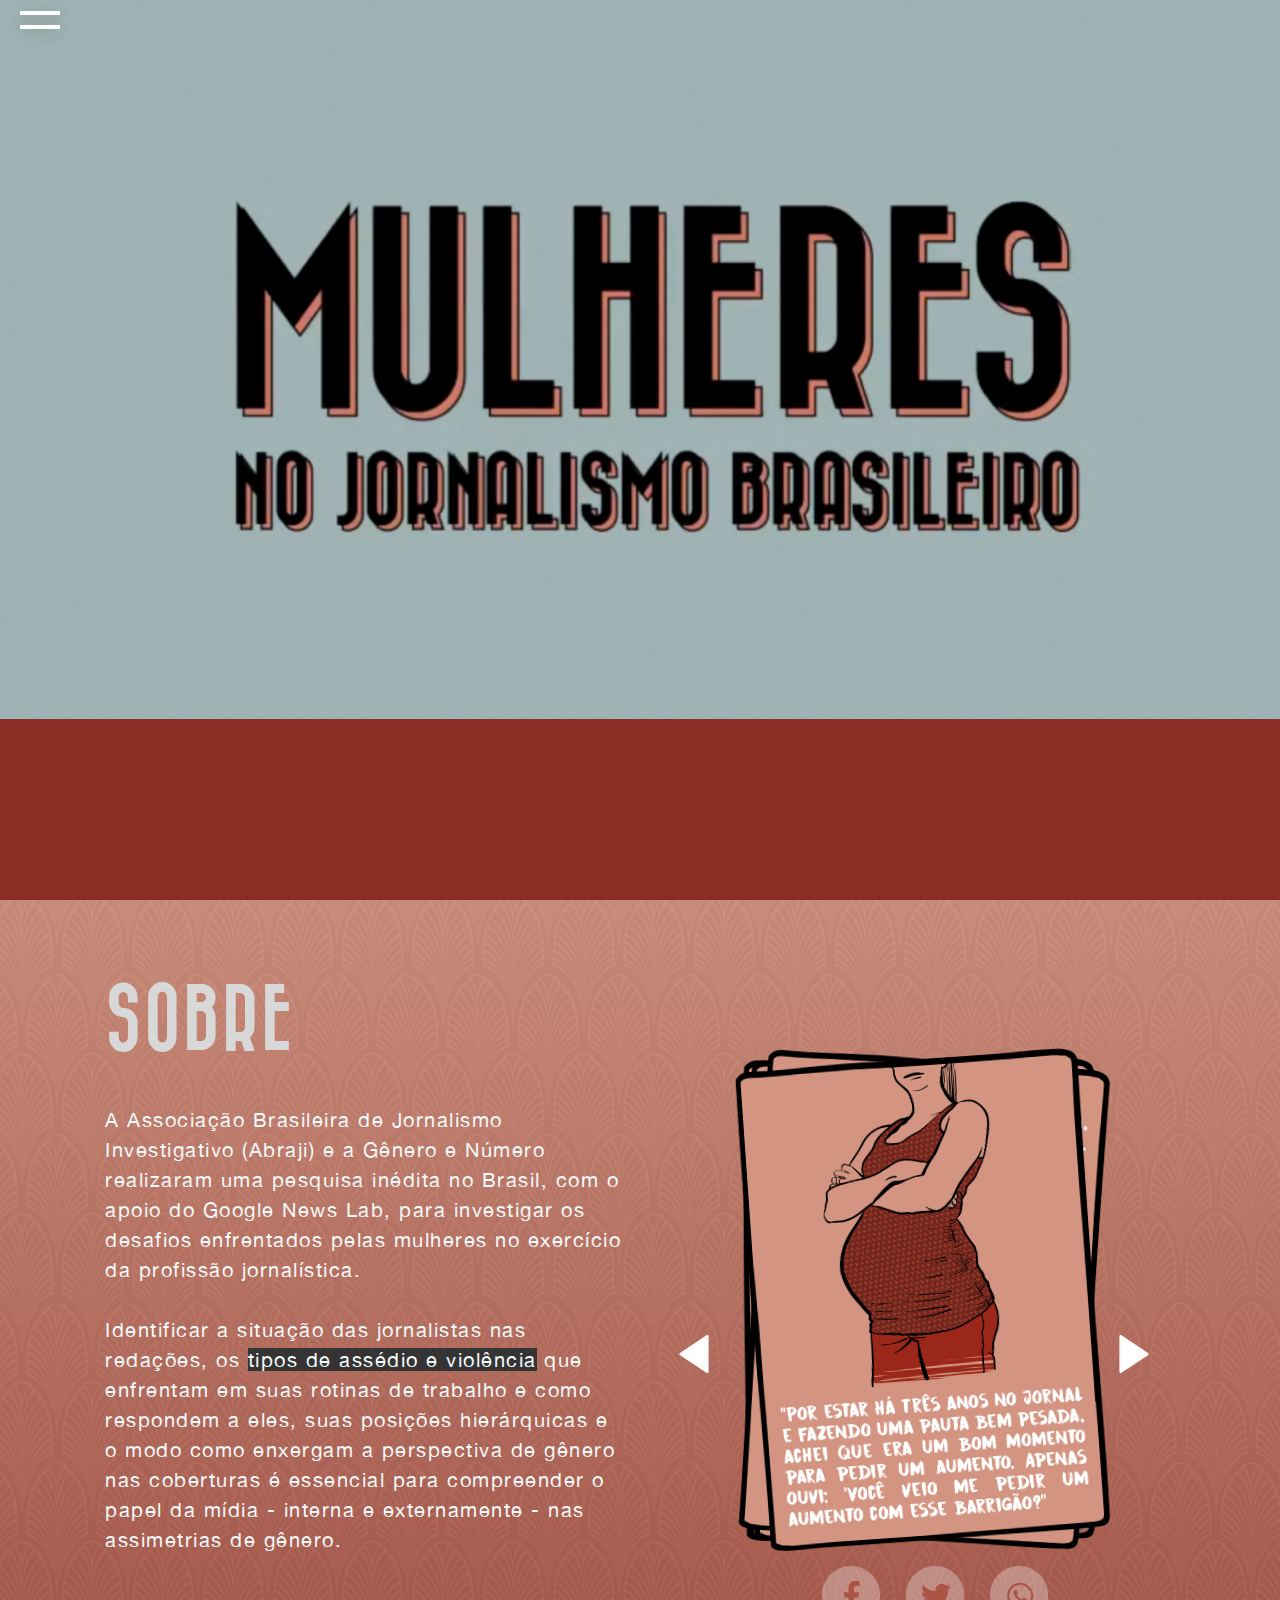
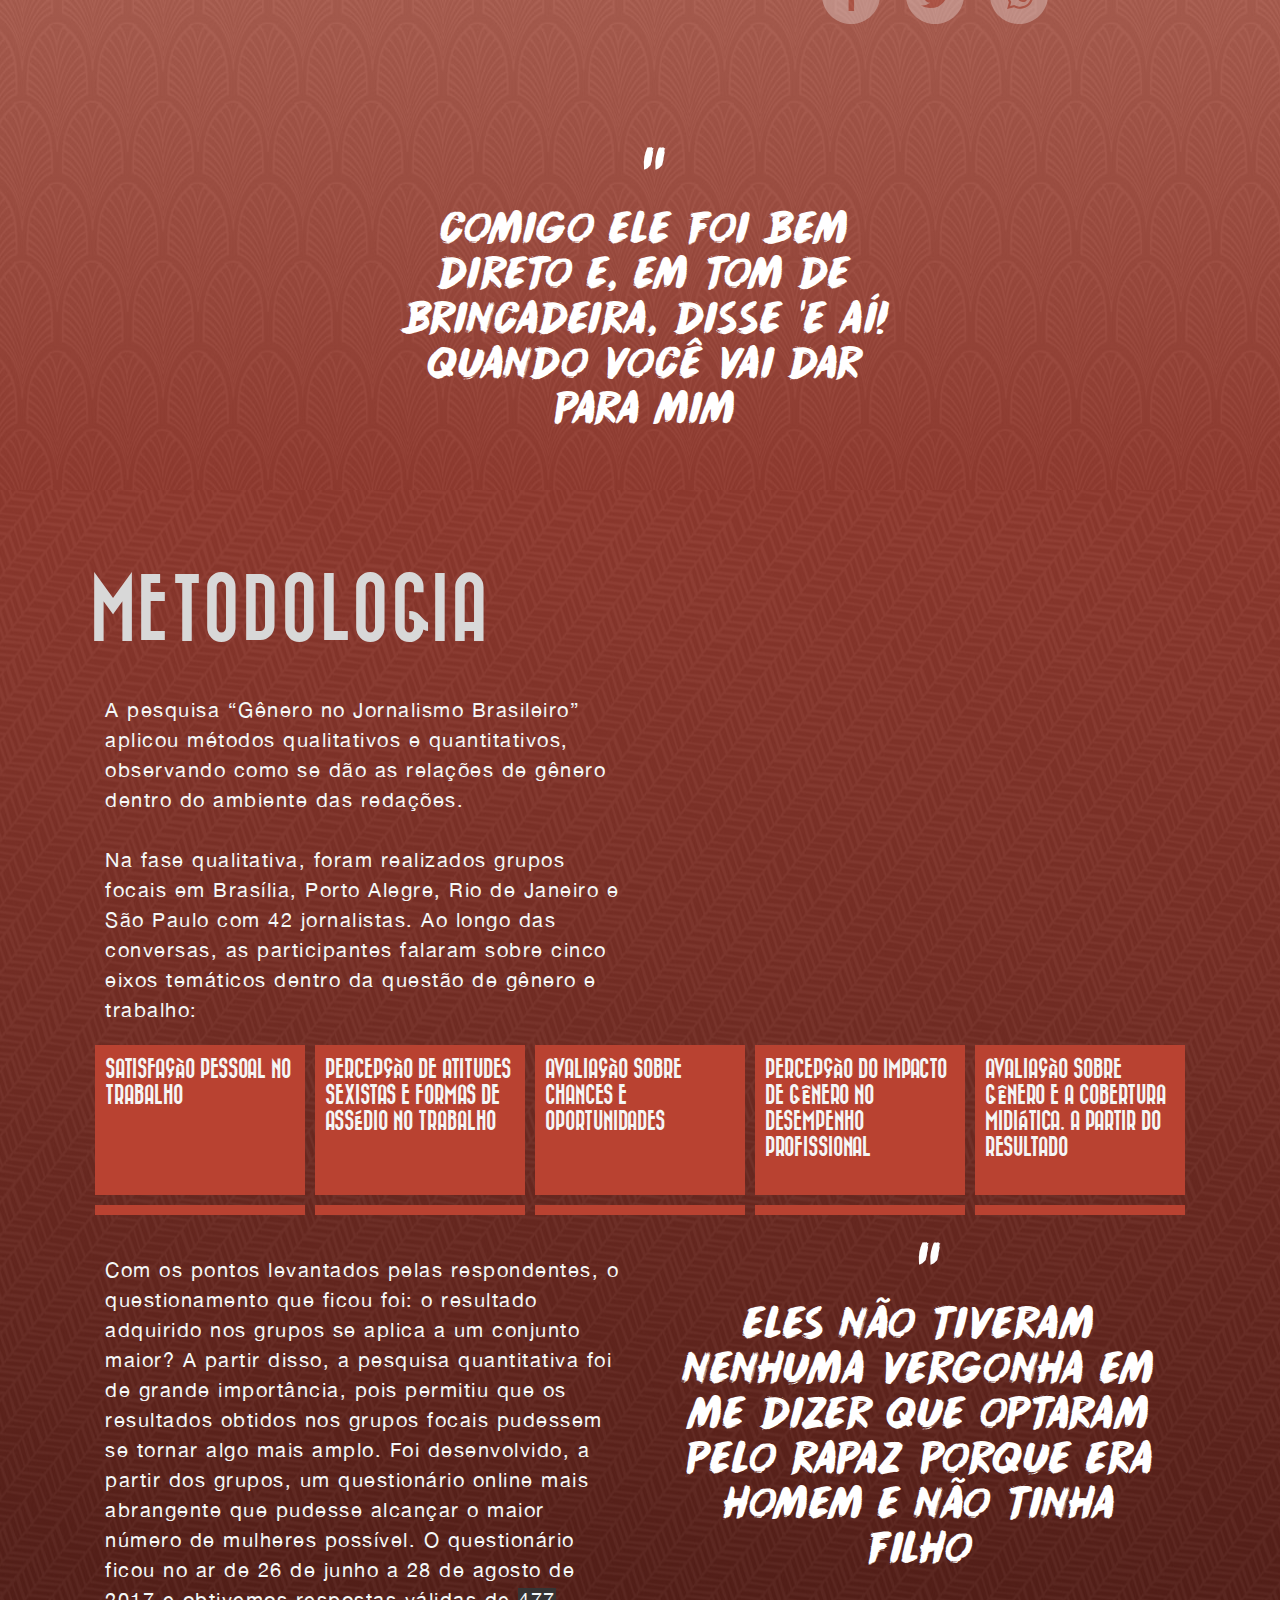
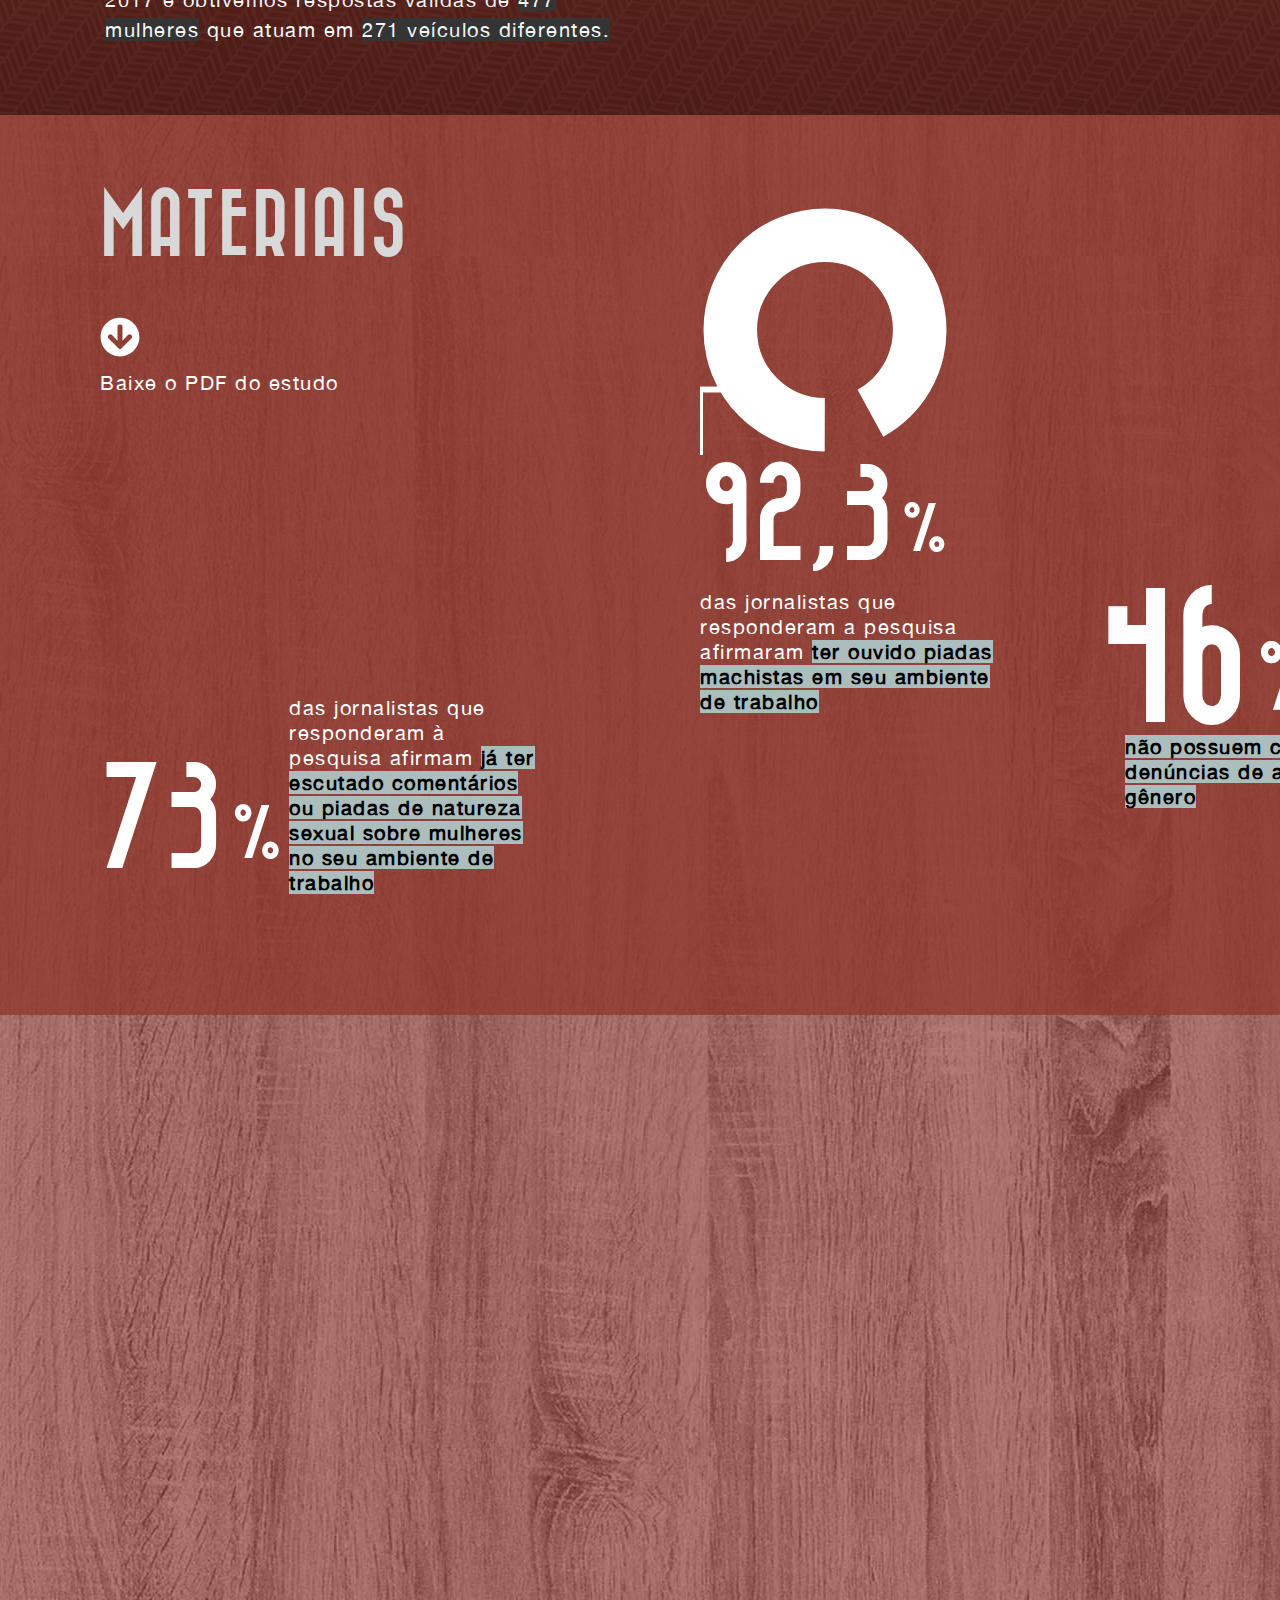
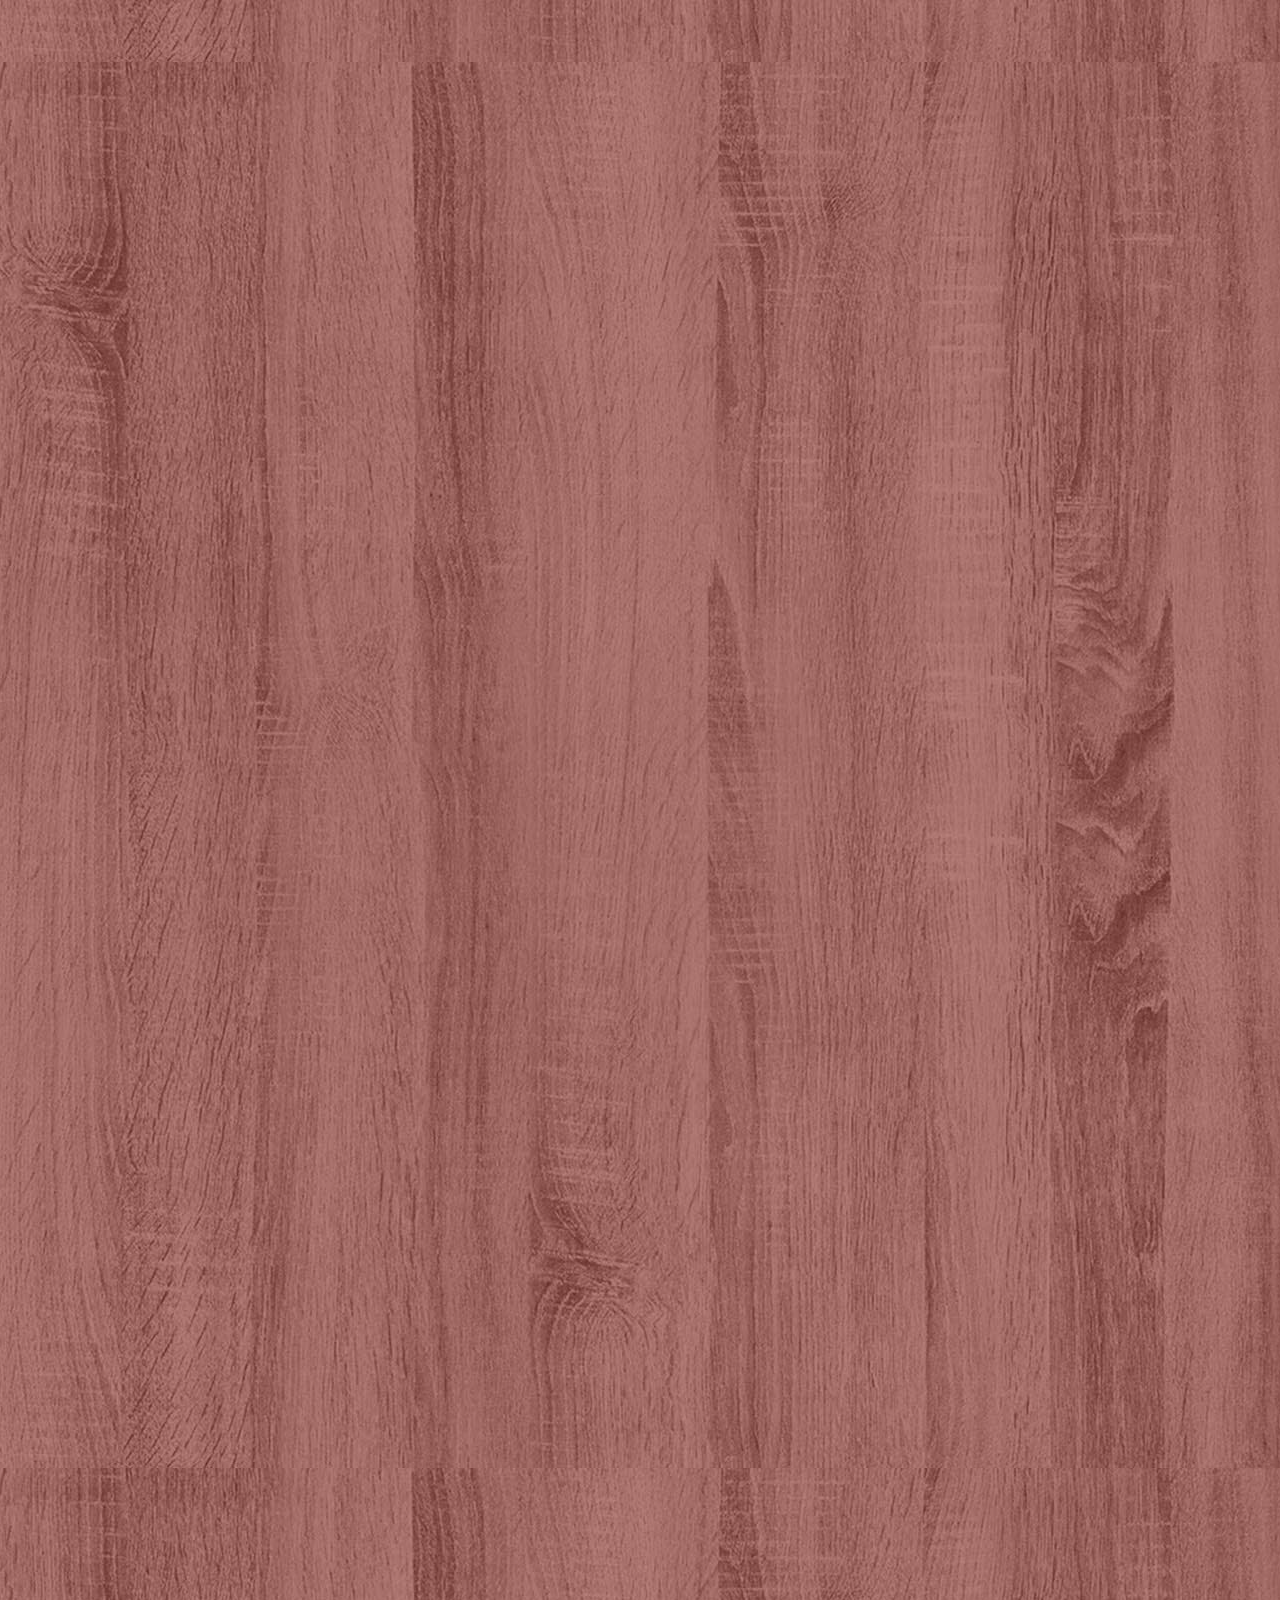
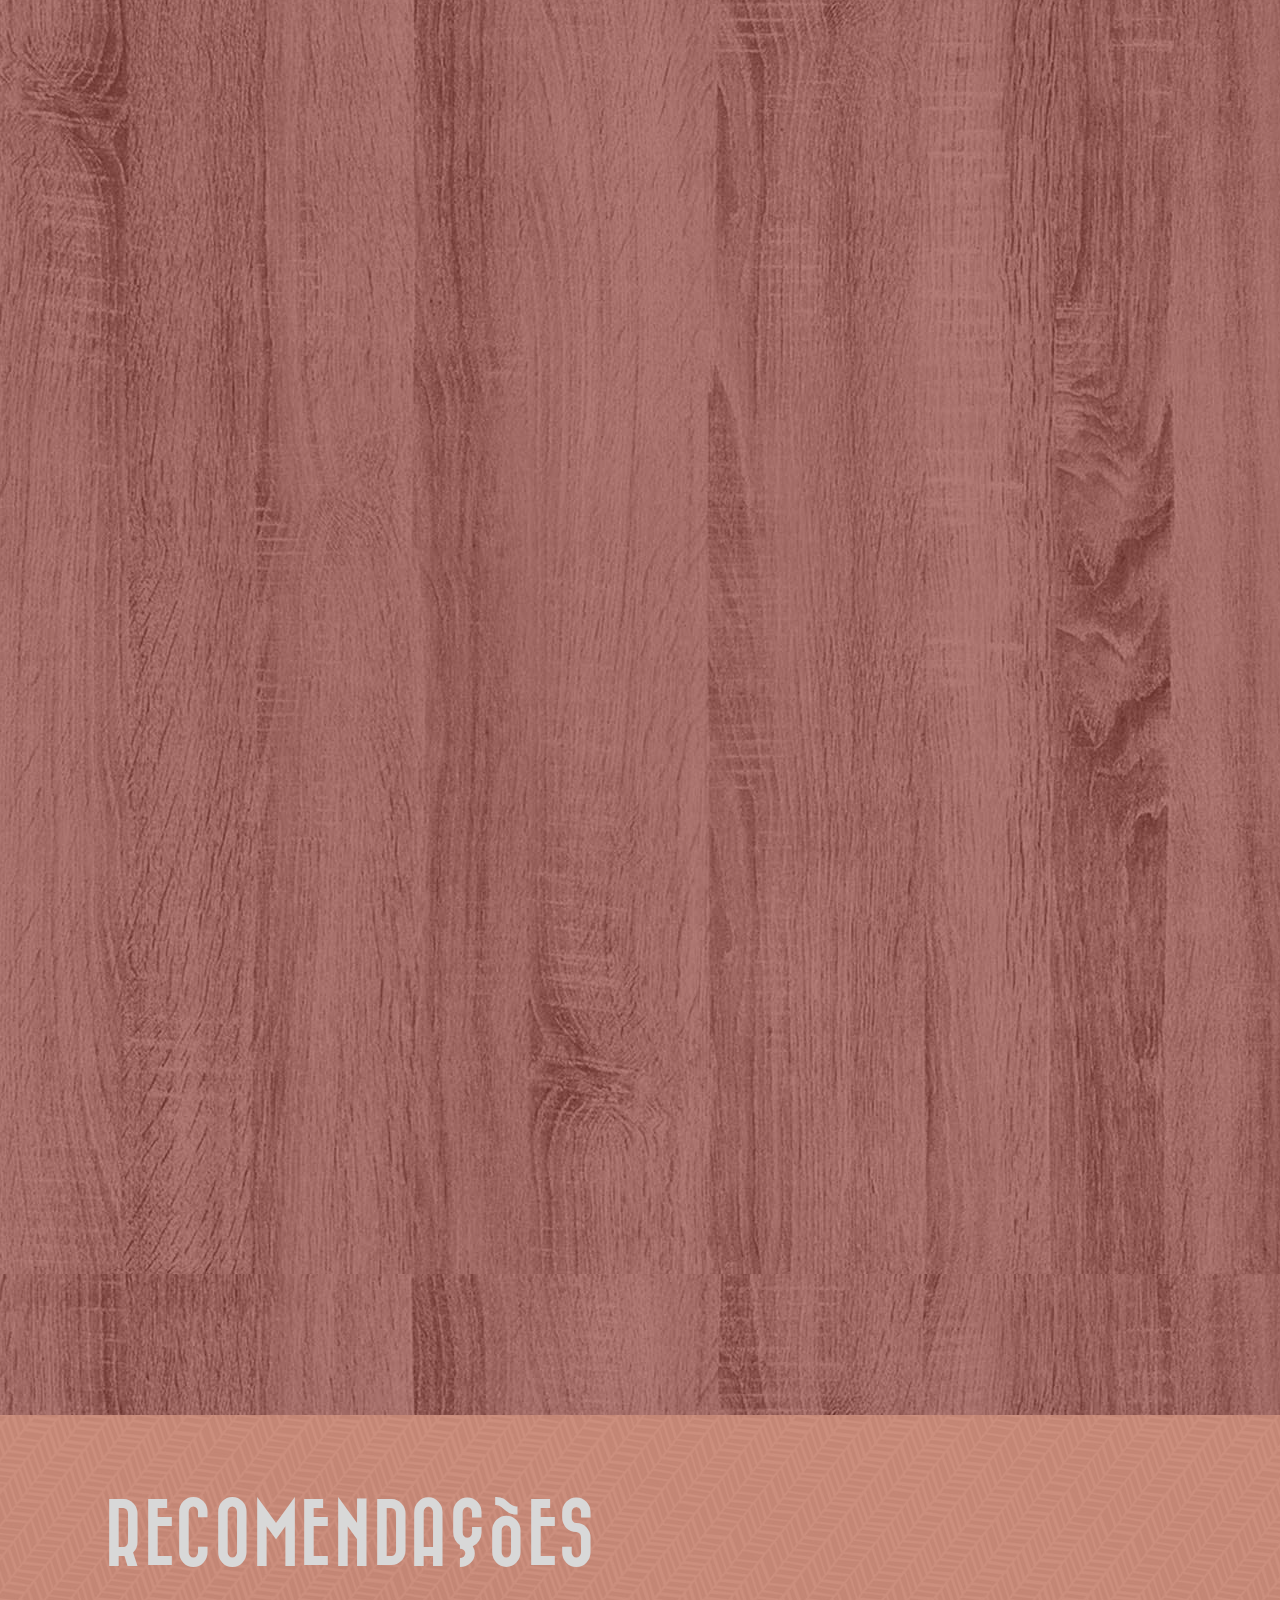
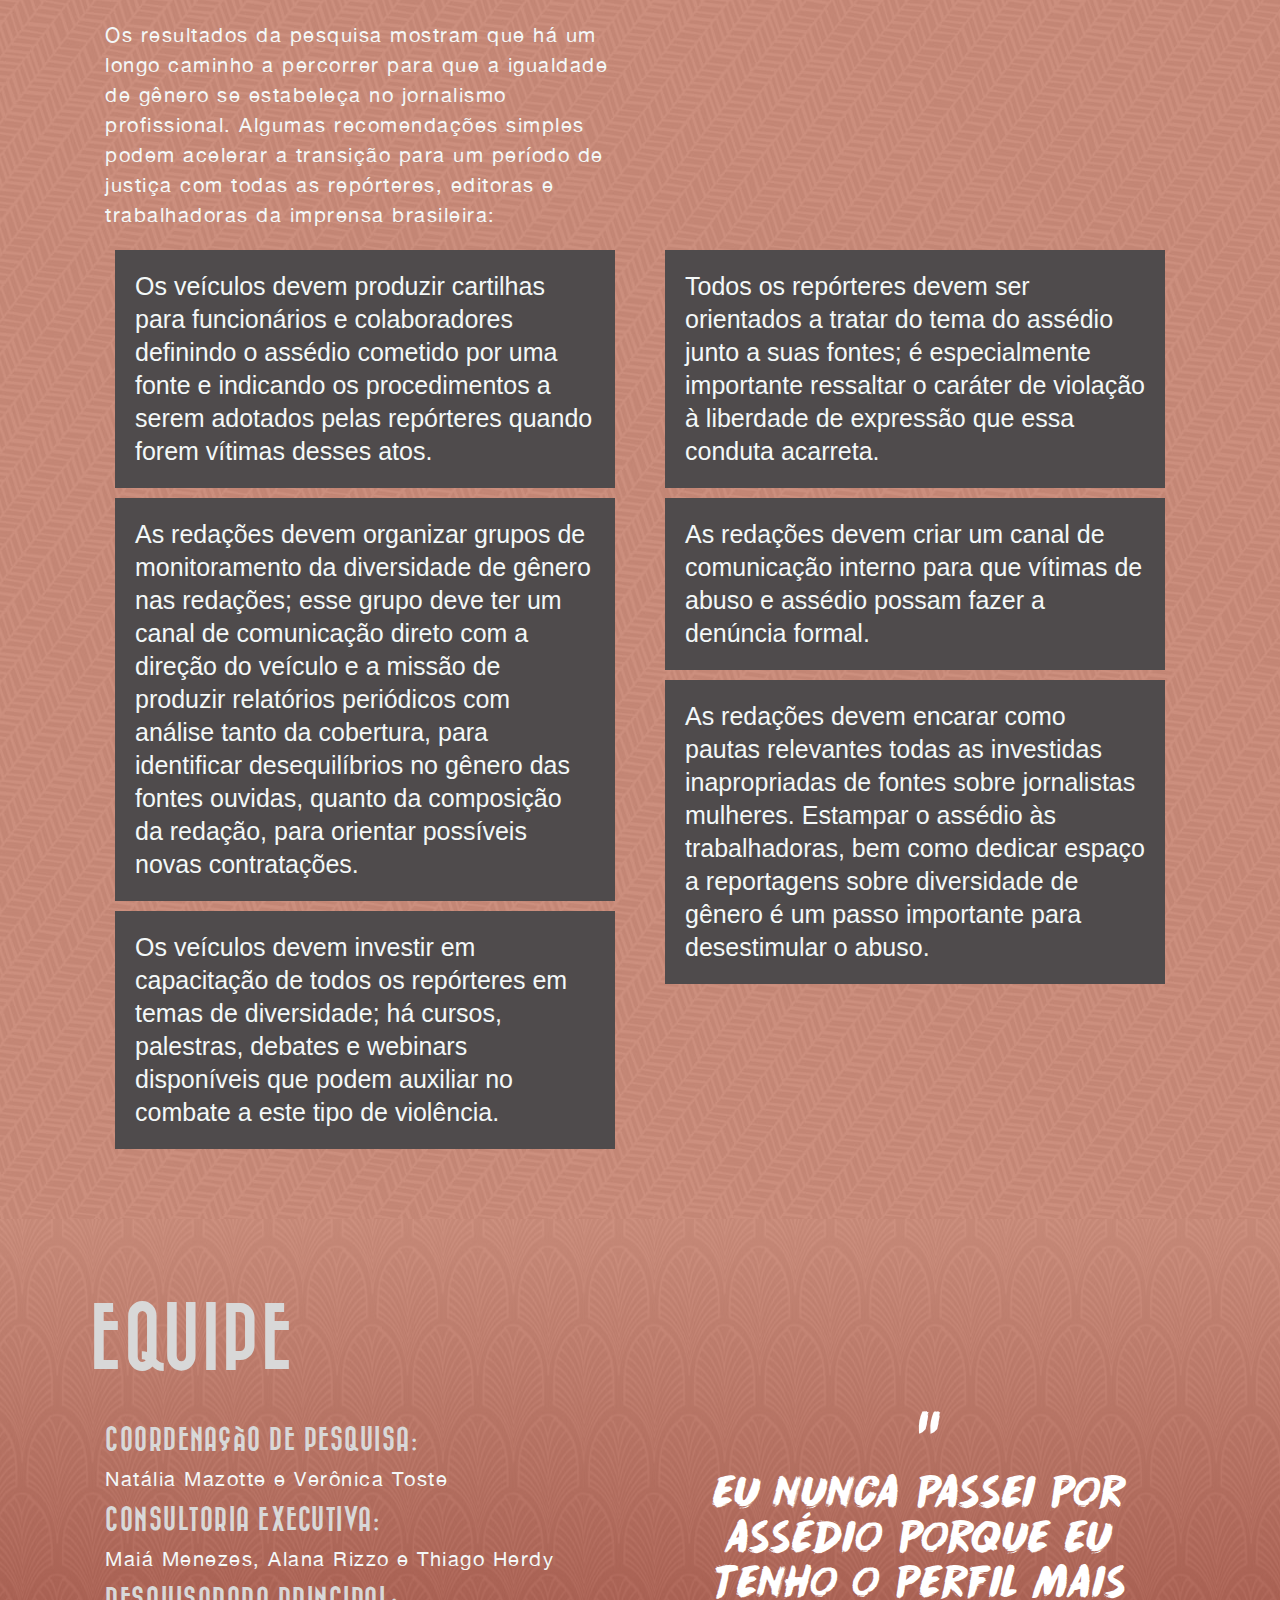
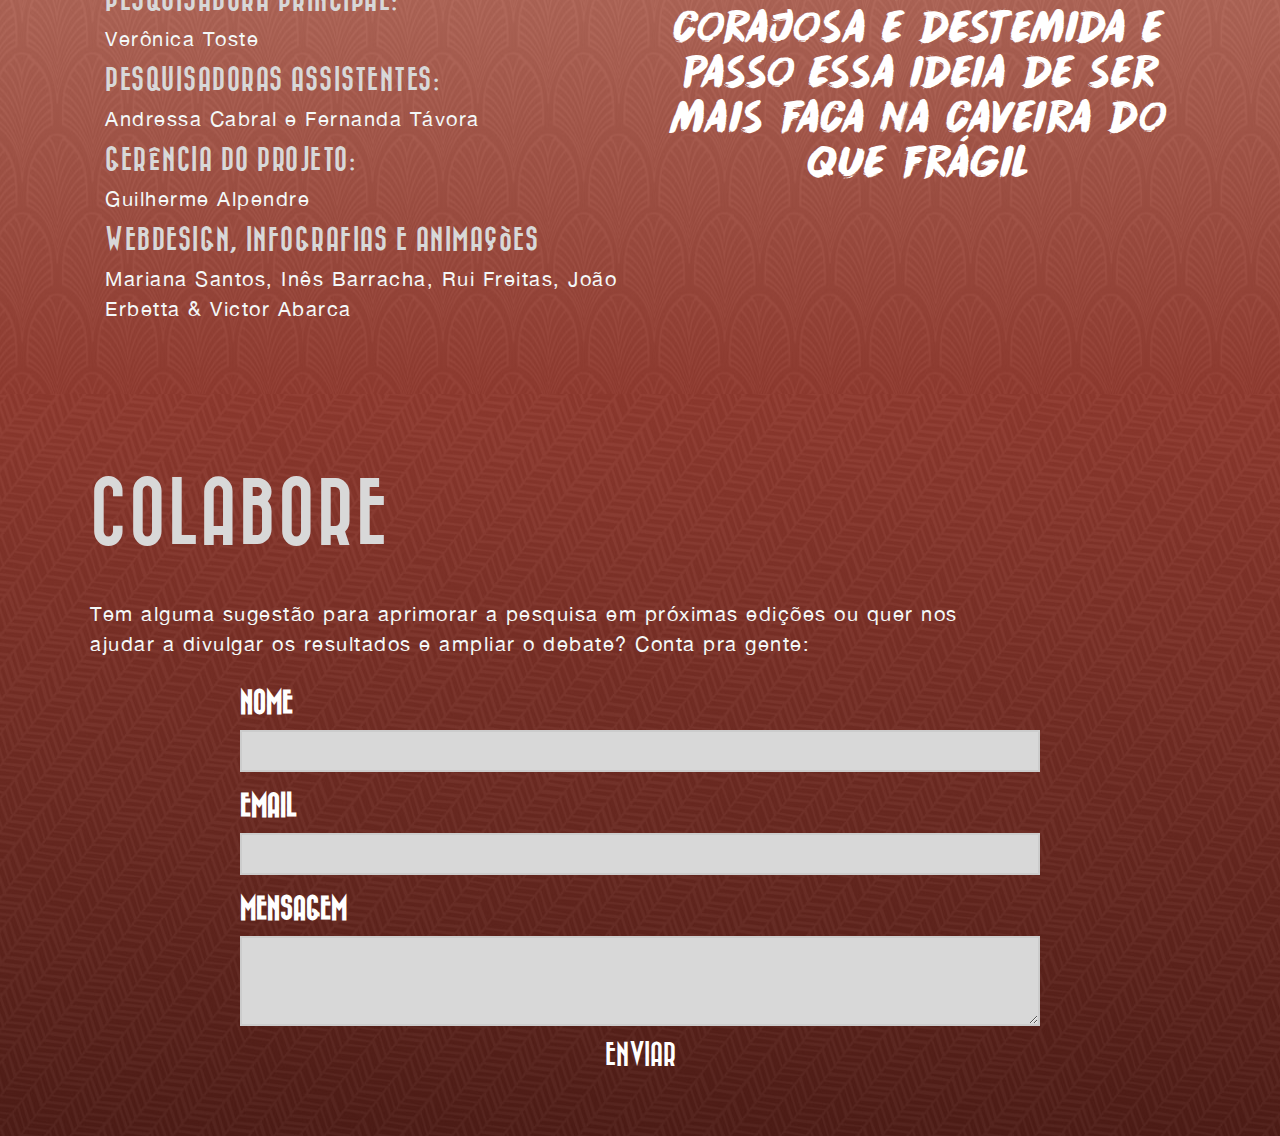
==== commit c995d62c: "added video icons behaviour and social media share links" ====
--- a/index.html
+++ b/index.html
@@ -3,7 +3,18 @@
 <head>
   <meta charset="UTF-8">
   <meta name="viewport" content="width=device-width, initial-scale=1">
-  <title>Mulheres No Jornalismo Brasileiro </title>
+  <title>Mulheres No Jornalismo Brasileiro</title>
+  <!-- Open Graph -->
+  <meta property="og:url"           content="https://gnjb-spa.surge.sh/index.html" />
+  <meta property="og:type"          content="website" />
+  <meta property="og:title"         content="Mulheres No Jornalismo Brasileiro" />
+  <meta property="og:description"   content="A Associação Brasileira de Jornalismo Investigativo (Abraji) e a Gênero e Número realizaram uma pesquisa inédita no Brasil, com o apoio do Google News Lab, para investigar os desafios enfrentados pelas mulheres no exercício da profissão jornalística." />
+  <meta property="og:image"         content="https://gnjb-spa.surge.sh/assets/images/website-poster.png" />
+  <meta name="twitter:card" content="summary" />
+  <!-- <meta name="twitter:site" content="@flickr" /> -->
+  <meta name="twitter:title" content="Mulheres No Jornalismo Brasileiro" />
+  <meta name="twitter:description" content="A Associação Brasileira de Jornalismo Investigativo (Abraji) e a Gênero e Número realizaram uma pesquisa inédita no Brasil, com o apoio do Google News Lab, para investigar os desafios enfrentados pelas mulheres no exercício da profissão jornalística." />
+  <meta name="twitter:image" content="https://gnjb-spa.surge.sh/assets/images/website-poster.png" />
   <!-- Include Bootstrap -->
   <link rel="stylesheet" href="plugins/bootstrap/css/bootstrap.min.css">
   <link rel="stylesheet" href="css/styles.css">
@@ -29,42 +40,51 @@
       <div class="nav-content">
         <ul class="nav-menu">
           <li>
-            <a href="#section1" class="roz nav-text">SOBRE</a>
-          </li>
-          <li>
-            <a href="#section2" class="roz nav-text">METODOLOGIA</a>
-          </li>
-          <li>
-            <a href="#section3" class="roz nav-text">MATERIAIS</a>
-          </li>
-          <li>
-            <a href="#section4" class="roz nav-text">RECOMENDAÇÕES</a>
-          </li>
-          <li>
-            <a href="#section5" class="roz nav-text">EQUIPE</a>
-          </li>
-          <li>
-            <a href="#section6" class="roz nav-text">COLABORE</a>
+            <a href="#sobre" class="roz nav-text">SOBRE</a>
+          </li>
+          <li>
+            <a href="#metodologia" class="roz nav-text">METODOLOGIA</a>
+          </li>
+          <li>
+            <a href="#materiais" class="roz nav-text">MATERIAIS</a>
+          </li>
+          <li>
+            <a href="#rec" class="roz nav-text">RECOMENDAÇÕES</a>
+          </li>
+          <li>
+            <a href="#equipe" class="roz nav-text">EQUIPE</a>
+          </li>
+          <li>
+            <a href="#colabore" class="roz nav-text">COLABORE</a>
           </li>
         </ul>
         <ul id="nav-social-icons" class="social-icons">
           <li>
+            <a id="facebook-link" href="https://www.facebook.com/sharer/sharer.php?u=gnjb-spa.surge.sh" target="_blank">
             <span class="fa-layers fa-5x">
               <i class="fa fa-circle facebook-icon" style="color: white;"></i>
               <i class="fab fa-facebook-f fa-inverse" data-fa-transform="shrink-8 down-.25 right-.25" style="color: #b94231;"></i>
             </span>
-          </li>
-          <li>
-            <span class="fa-layers fa-5x"">
-              <i class="fa fa-circle twitter-icon" style="color: white;"></i>
-              <i class="fab fa-twitter fa-inverse" data-fa-transform="shrink-8 down-.25 right-.25" style="color: #b94231;"></i>
-            </span>
-          </li>
-          <li>
-            <span class="fa-layers fa-5x"">
-              <i class="fa fa-circle whatsapp-icon" style="color: white;"></i>
-              <i class="fab fa-whatsapp fa-inverse" data-fa-transform="shrink-8 down-.25 right-.25" style="color: #b94231;"></i>
-            </span>
+
+            </a>
+          </li>
+          <li>
+            <a id="twitter-link" href="http://twitter.com/share?text=text goes here&url=https://gnjb-spa.surge.sh&hashtags=hashtag1,hashtag2,hashtag3
+            " target="_blank">
+              <span class="fa-layers fa-5x"">
+                <i class="fa fa-circle twitter-icon" style="color: white;"></i>
+                <i class="fab fa-twitter fa-inverse" data-fa-transform="shrink-8 down-.25 right-.25" style="color: #b94231;"></i>
+              </span>
+            </a>
+          </li>
+          <li>
+            <a id="whatsapp-link" href="https://web.whatsapp.com/send?text=https://gnjb-spa.surge.sh/" data-action="share/whatsapp/share" target="_blank">
+              <span class="fa-layers fa-5x"">
+                <i class="fa fa-circle whatsapp-icon" style="color: white;"></i>
+                <i class="fab fa-whatsapp fa-inverse" data-fa-transform="shrink-8 down-.25 right-.25" style="color: #b94231;"></i>
+              </span>
+            </a>
+
           </li>
         </ul>
         <div class="nav-footer">
@@ -86,15 +106,14 @@
   </div>
 
   <!-- Video -->
+  <div class="video-icons fa-2x">
+    <i id="btn-pause" class="fa fa-pause"></i>
+    <i id="btn-mute"  class="fa fa-volume-off"></i>
+  </div>
   <div class="video-wrapper" style="margin: 0;">
     <video preload autobuffer autoplay poster="assets/images/vposter.png">
         <source src="assets/video/animacao_GN_final_small.mov" type="video/mp4">
     </video>
-    <!-- <div class="video-icons unmuted"></div> -->
-    <div class="video-icons fa-3x">
-      <i class="fa fa-pause"></i>
-      <i id="btn-mute" class="fa fa-volume-off"></i>
-    </div>
     <!-- <div class="skip-icon">
       <i class="fas fa-angle-double-down"></i>
     </div> -->
@@ -102,6 +121,7 @@
 
   <!-- Section 1 -->
   <section id="section1">
+    <section id="sobre"></section>
     <div class="container">
       <div class="row">
         <div class="col-xs-12 col-sm-6">
@@ -190,9 +210,10 @@
 
   <!-- Section 2 -->
   <section id="section2">
+    <section id="metodologia"></section>
     <div class="container text-left">
       <div class="row">
-        <h2 class="title-section text-right">
+        <h2 class="title-section text-left">
           METODOLOGIA
         </h2>
       </div>
@@ -247,6 +268,7 @@
   <!-- Section 3 -->
   <span class="trigger"></span>
   <section id="section3">
+    <section id="materiais"></section>
     <!-- Scrollmagic Panels -->
     <div id="horizontal-s">
       <div id="horizontal-content">
@@ -255,10 +277,12 @@
             <h2 class="title-section text-left">
               MATERIAIS
             </h2>
-            <span class="tool-icon">
-              <i class="fas fa-arrow-circle-down"></i>
-            </span>
-            <p>Baixe o PDF do estudo</p>
+            <a href="12901_GN_relatorioV3.pdf" target="_blank">
+              <span class="tool-icon">
+                <i class="fas fa-arrow-circle-down"></i>
+              </span>
+              <p>Baixe o PDF do estudo</p>
+            </a>
           </div>
           <div id="s1data01">
             <p>
@@ -370,7 +394,7 @@
         </div>
         <div id="s05" class="painel">
           <div id="s5data01">
-            <img src="assets/stats/11.svg" alt="" style="height: 500px">
+            <img src="assets/stats/11.svg" alt="" style="height: 550px">
           </div>
           <div id="s5data02">
             <p>
@@ -386,13 +410,12 @@
 
   <!-- Section 4 -->
   <section id="section4">
+    <section id="rec"></section>
     <div class="container text-left">
       <div class="row">
-        <div class="col-sm-9 col-sm-offset-3">
+        <div class="col-xs-12 col-sm-6">
           <h2 class="title-section text-left">RECOMENDAÇÕES</h2>
-        </div>
-        <div class="col-sm-6 col-sm-offset-3">
-          <p class="intro-text">Os resultados da pesquisa mostram que há um longo caminho a percorrer para que a igualdade de gênero se estabeleça no jornalismo profissional. Algumas recomendações simples podem acelerar a transição para um período de justiça com todas as repórteres, editoras e trabalhadoras da imprensa brasileira:</p>
+          <p class="text-light helv">Os resultados da pesquisa mostram que há um longo caminho a percorrer para que a igualdade de gênero se estabeleça no jornalismo profissional. Algumas recomendações simples podem acelerar a transição para um período de justiça com todas as repórteres, editoras e trabalhadoras da imprensa brasileira:</p>
         </div>
       </div>
       <div class="row">
@@ -424,23 +447,24 @@
 
   <!-- Section 5 -->
   <section id="section5">
+    <section id="equipe"></section>
     <div class="container">
       <div class="row">
-        <h2 class="title-section text-right">EQUIPE</h2>
-      </div>
-      <div class="row">
-        <div class="col-xs-12 col-sm-6">
-          <p class="heading text-light">Coordenação de pesquisa:</p>
-          <p class="helv text-light">Natália e Verônica Toste</p>
-          <p class="heading text-light">Consultoria executiva:</p>
-          <p class="helv text-light">Maiá Menezes, Alana Lobo e Thiago Herdy</p>
-          <p class="heading text-light">Pesquisadora principal:</p>
+        <h2 class="title-section text-left">EQUIPE</h2>
+      </div>
+      <div class="row">
+        <div class="col-xs-12 col-sm-6">
+          <p class="heading">Coordenação de pesquisa:</p>
+          <p class="helv text-light">Natália Mazotte e Verônica Toste</p>
+          <p class="heading">Consultoria executiva:</p>
+          <p class="helv text-light">Maiá Menezes, Alana Rizzo e Thiago Herdy</p>
+          <p class="heading">Pesquisadora principal:</p>
           <p class="helv text-light">Verônica Toste</p>
-          <p class="heading text-light">Pesquisadoras assistentes:</p>
+          <p class="heading">Pesquisadoras assistentes:</p>
           <p class="helv text-light">Andressa Cabral e Fernanda Távora</p>
-          <p class="heading text-light">Gerência do projeto:</p>
+          <p class="heading">Gerência do projeto:</p>
           <p class="helv text-light">Guilherme Alpendre</p>
-          <p class="heading text-light">Webdesign, infografias e animações</p>
+          <p class="heading">Webdesign, infografias e animações</p>
           <p class="helv text-light">Mariana Santos, Inês Barracha, Rui Freitas, João Erbetta & Victor Abarca</p>
         </div>
         <div class="col-xs-12 col-sm-6">
@@ -455,6 +479,7 @@
 
   <!-- Section 6 -->
   <section id="section6">
+    <section id="colabore"></section>
     <div class="container">
       <div class="row">
         <h2 class="title-section text-left">COLABORE</h2>
--- a/css/styles.css
+++ b/css/styles.css
@@ -1,48 +1,8 @@
-pie {
-    width: 5em;
-    height: 5em;
-    display: block;
-    border-radius: 50%;
-    background-color: transparent;
-    border: solid 1px white;
-    float: left;
-    margin: 1em;
-}
-
-.ten {
-    background-image:
-        linear-gradient(126deg, transparent 50%, white 50%),
-        linear-gradient(90deg, white 50%, transparent 50%);
-}
-
-.twentyfive {
-    background-image:
-        linear-gradient(180deg, transparent 50%, white 50%),
-        linear-gradient(90deg, white 50%, transparent 50%);
-}
-
-.fifty {
-    background-image:
-        linear-gradient(90deg, white 50%, transparent 50%);
-}
-
-/* Slices greater than 50% require first gradient
-   to be transparent -> green */
-
-.seventyfive {
-    background-image:
-        linear-gradient(180deg, transparent 50%, white 50%),
-        linear-gradient(90deg, white 50%, transparent 50%);
-}
-
-.onehundred {
-    background-image: none;
-}
-
-body {
+html, body {
   color: #AFC2C3;
   margin: 0;
   background: #8A2E25;
+  height: 100%;
 }
 
 h1 {
@@ -200,25 +160,6 @@
   position: absolute;
   z-index: -1;
 }
-
-.painel {
-  background: rgba(139, 49, 37, 0.8);
-  position: relative;
-}
-
-.painel::after {
-  content: "";
-  background: url(../assets/textures/MADEIRA-low.jpg) center center repeat;
-  background-blend-mode: multiply;
-  opacity: 0.4;
-  top: 0;
-  left: 0;
-  bottom: 0;
-  right: 0;
-  position: absolute;
-  z-index: -1;
-}
-
 
 @font-face {
   font-family: bazar;
@@ -335,28 +276,27 @@
 
 .video-icons {
   color: white;
+  display: none;
+  position: absolute;
+  top: 5px;
+  right: 15px;
+  z-index: 100000;
+  transition: opacity 2s linear;
+  transform:translate(0);
+}
+
+.video-icons svg {
   opacity: 0.5;
-  display: block;
-  position: absolute;
-  top: 30px;
-  right: 10px;
+  margin-left: 10px;
+}
+
+.video-icons svg:hover {
+  opacity: 0.8;
+  -ms-filter: "progid:DXImageTransform.Microsoft.Alpha(Opacity=80)";
 }
 
 .video-icons.show {
   display: block;
-}
-
-.video-icons.muted {
-  background-image: url(../assets/icons/sound_icon.svg);
-}
-
-.video-icons.unmuted {
-  background-image: url(../assets/icons/mute_icon.svg);
-}
-
-.video-icons:hover {
-  opacity: 0.8;
-  -ms-filter: "progid:DXImageTransform.Microsoft.Alpha(Opacity=80)";
 }
 
 .pagination1 {
@@ -618,6 +558,7 @@
   line-height: 25px;
   font-family: bazar;
   text-transform: uppercase;
+  color: #D8D8D8;
 }
 
 .nav-text {
@@ -880,16 +821,30 @@
   height: 100%;
 }
 
-.horizontal-content {
-  height: 100%;
+#horizontal-content a {
+  color: white;
+  font-family: inherit;
 }
 
 .painel {
-  height: 100%;
+  background: rgba(139, 49, 37, 0.8);
+  position: relative;
   text-align: left;
   float: left;
   height: 100vh;
-  position: relative;
+}
+
+.painel::after {
+  content: "";
+  background: url(../assets/textures/MADEIRA-low.jpg) center center repeat;
+  background-blend-mode: multiply;
+  opacity: 0.4;
+  top: 0;
+  left: 0;
+  bottom: 0;
+  right: 0;
+  position: absolute;
+  z-index: -1;
 }
 
 #s01 {
@@ -932,7 +887,7 @@
 
 #s1data01 > p:nth-child(2) {
   width: 250px;
-  font-family: bazar;
+  font-family: helv;
   color: white;
   text-align: left;
   font-size: 20px;
@@ -968,7 +923,7 @@
 }
 
 #s1data02 > p:nth-child(3) {
-  font-family: bazar;
+  font-family: helv;
   color: white;
   text-align: left;
   font-size: 20px;
@@ -1002,7 +957,7 @@
 
 #s1data03 > p:nth-child(2) {
   width: 250px;
-  font-family: bazar;
+  font-family: helv;
   color: white;
   text-align: left;
   font-size: 20px;
@@ -1012,7 +967,7 @@
 
 #s1data03 > p:nth-child(3) {
   width: 450px;
-  font-family: bazar;
+  font-family: helv;
   color: white;
   text-align: left;
   font-size: 20px;
@@ -1020,7 +975,7 @@
   clear: both;
   position: absolute;
   left: 25px;
-  bottom: -28px;
+  bottom: -55px;
 }
 
 #s1data03 .porcent {
@@ -1038,7 +993,7 @@
 
 #s2data01 div > p:nth-child(2) {
   width: 250px;
-  font-family: bazar;
+  font-family: helv;
   color: white;
   text-align: left;
   font-size: 20px;
@@ -1072,13 +1027,14 @@
 }
 
 #s2data02 p {
-  font-family: bazar;
+  font-family: helv;
   color: white;
   text-align: left;
   width: 400px;
 }
 
 #s2data02 > p:nth-child(1) {
+  font-family: helv;
   font-size: 20px;
   line-height: 25px;
 }
@@ -1114,7 +1070,7 @@
 }
 
 #s3data02 p {
-  font-family: bazar;
+  font-family: helv;
   color: white;
   text-align: left;
   width: 400px;
@@ -1154,7 +1110,7 @@
 }
 
 #s3text p {
-  font-family: bazar;
+  font-family: helv;
   color: white;
   text-align: left;
   width: 350px;
@@ -1194,7 +1150,7 @@
 }
 
 #s4data02 p {
-  font-family: bazar;
+  font-family: helv;
   color: white;
   text-align: left;
   width: 350px;
@@ -1223,7 +1179,7 @@
 
 #s5data01 {
   position: absolute;
-  top: 25%;
+  top: 22%;
 }
 
 #s5data02 {
@@ -1233,7 +1189,7 @@
 }
 
 #s5data02 p {
-  font-family: bazar;
+  font-family: helv;
   color: white;
   text-align: left;
   width: 400px;
@@ -1569,17 +1525,6 @@
     height:60px;
   }
 
-  .video-icons {
-    background-size: 80px;
-    width:80px;
-    height:80px;
-    opacity: 0.5;
-    -ms-filter: "progid:DXImageTransform.Microsoft.Alpha(Opacity=50)";
-    display: none;
-    bottom: 40px;
-    right: 80px;
-  }
-
   .glitch {
     font-size: 40px;
     line-height: 45px;
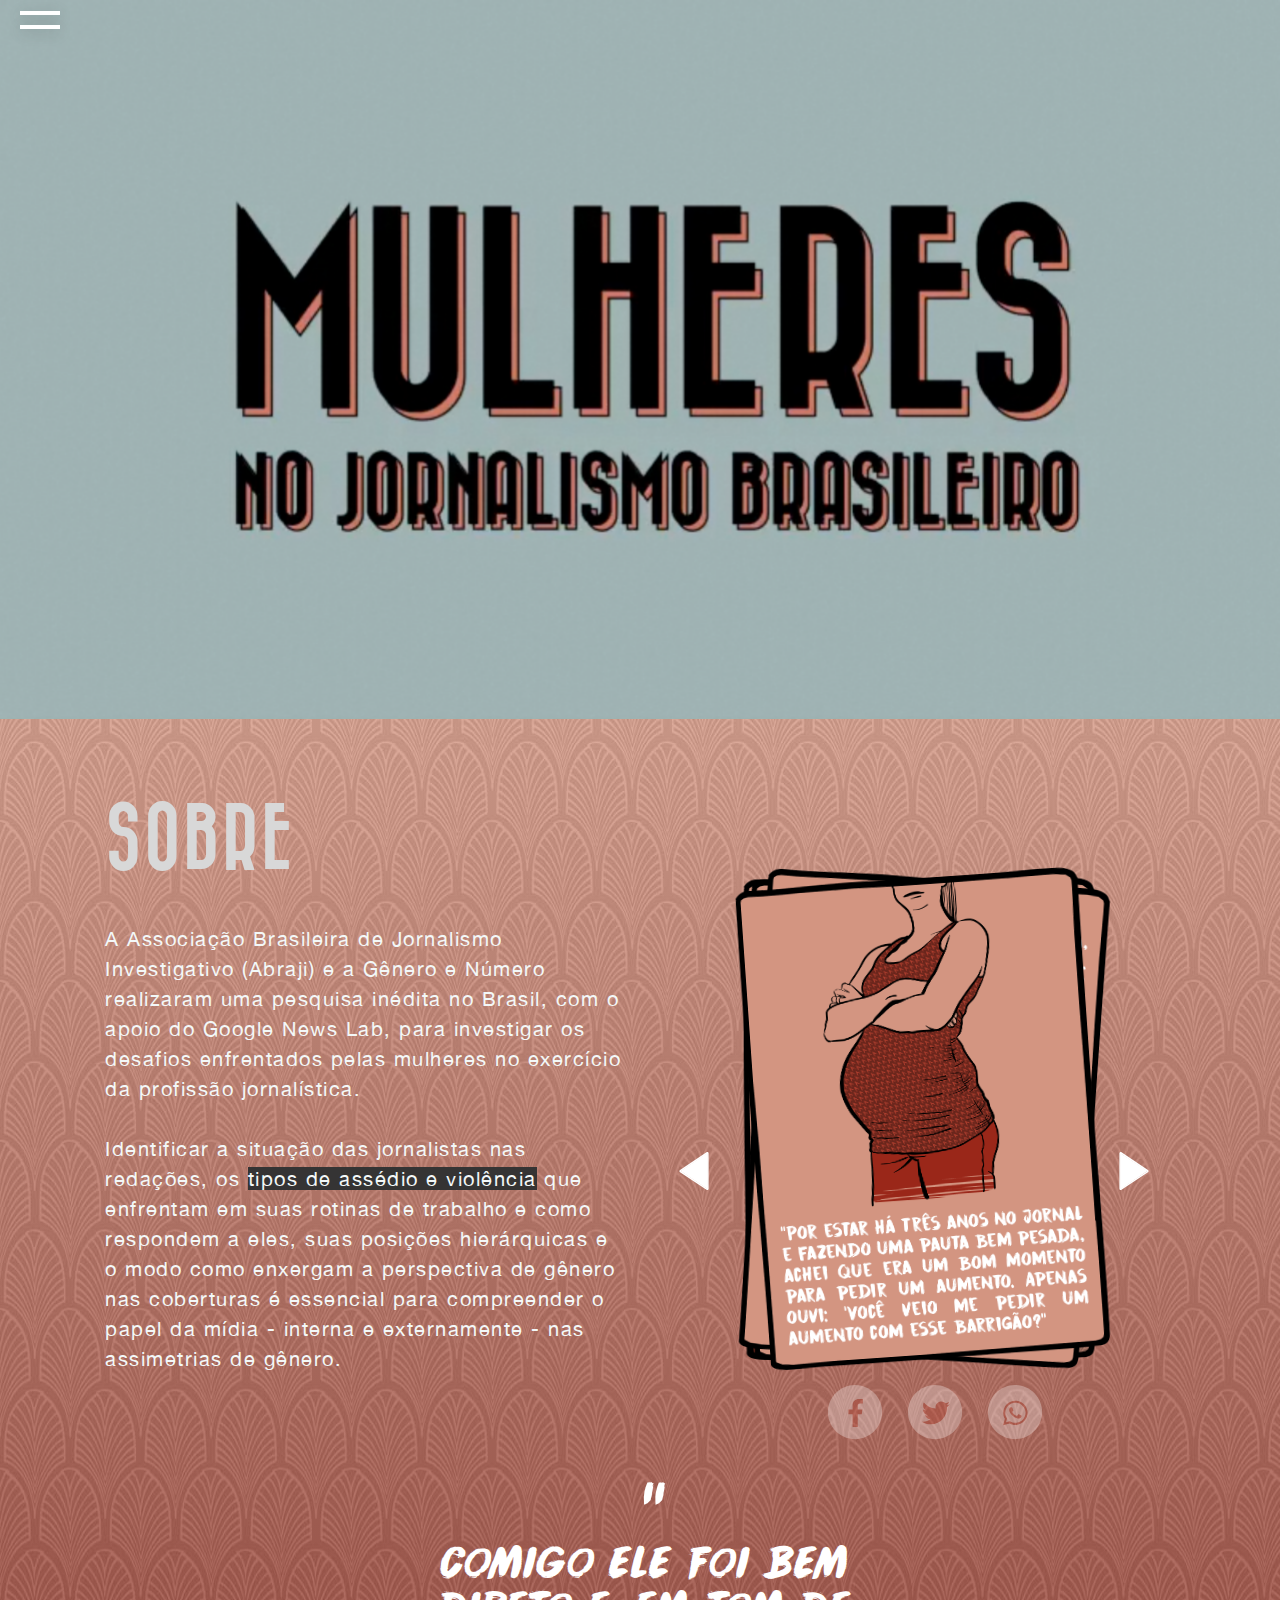
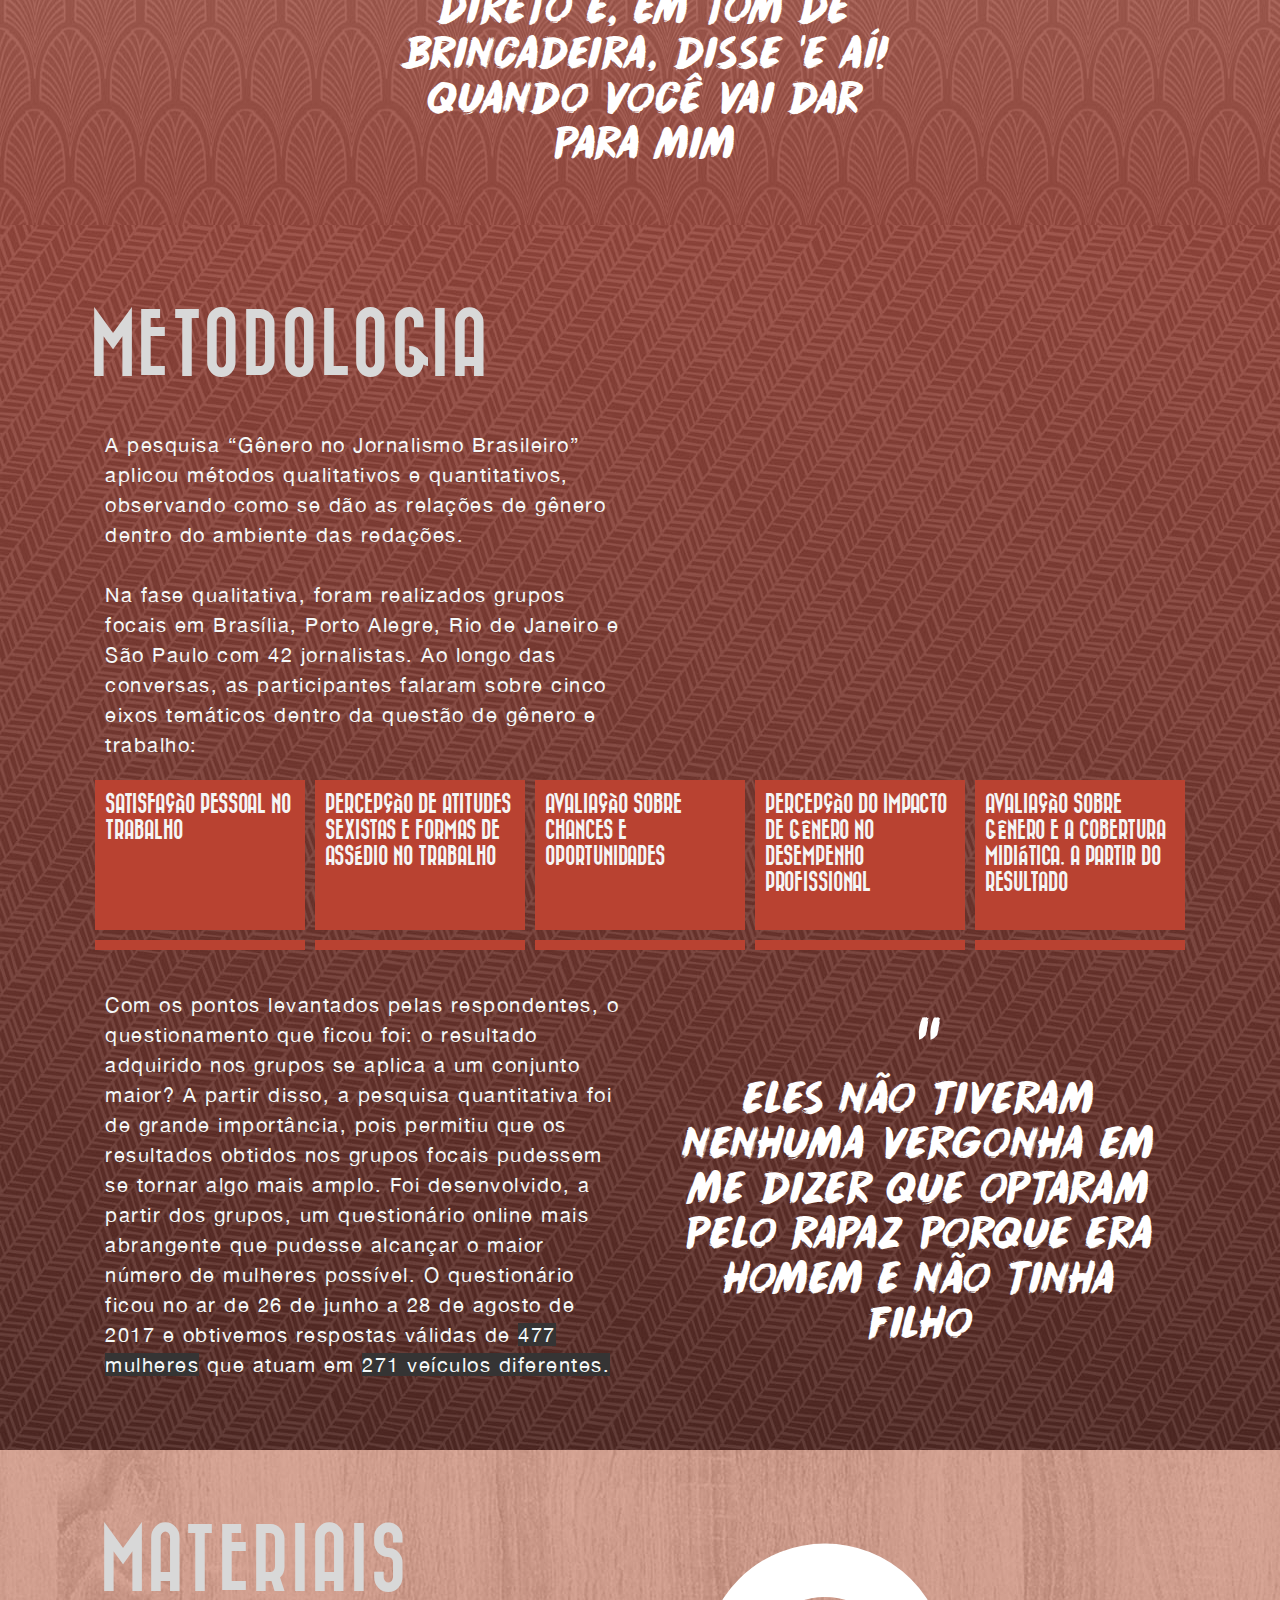
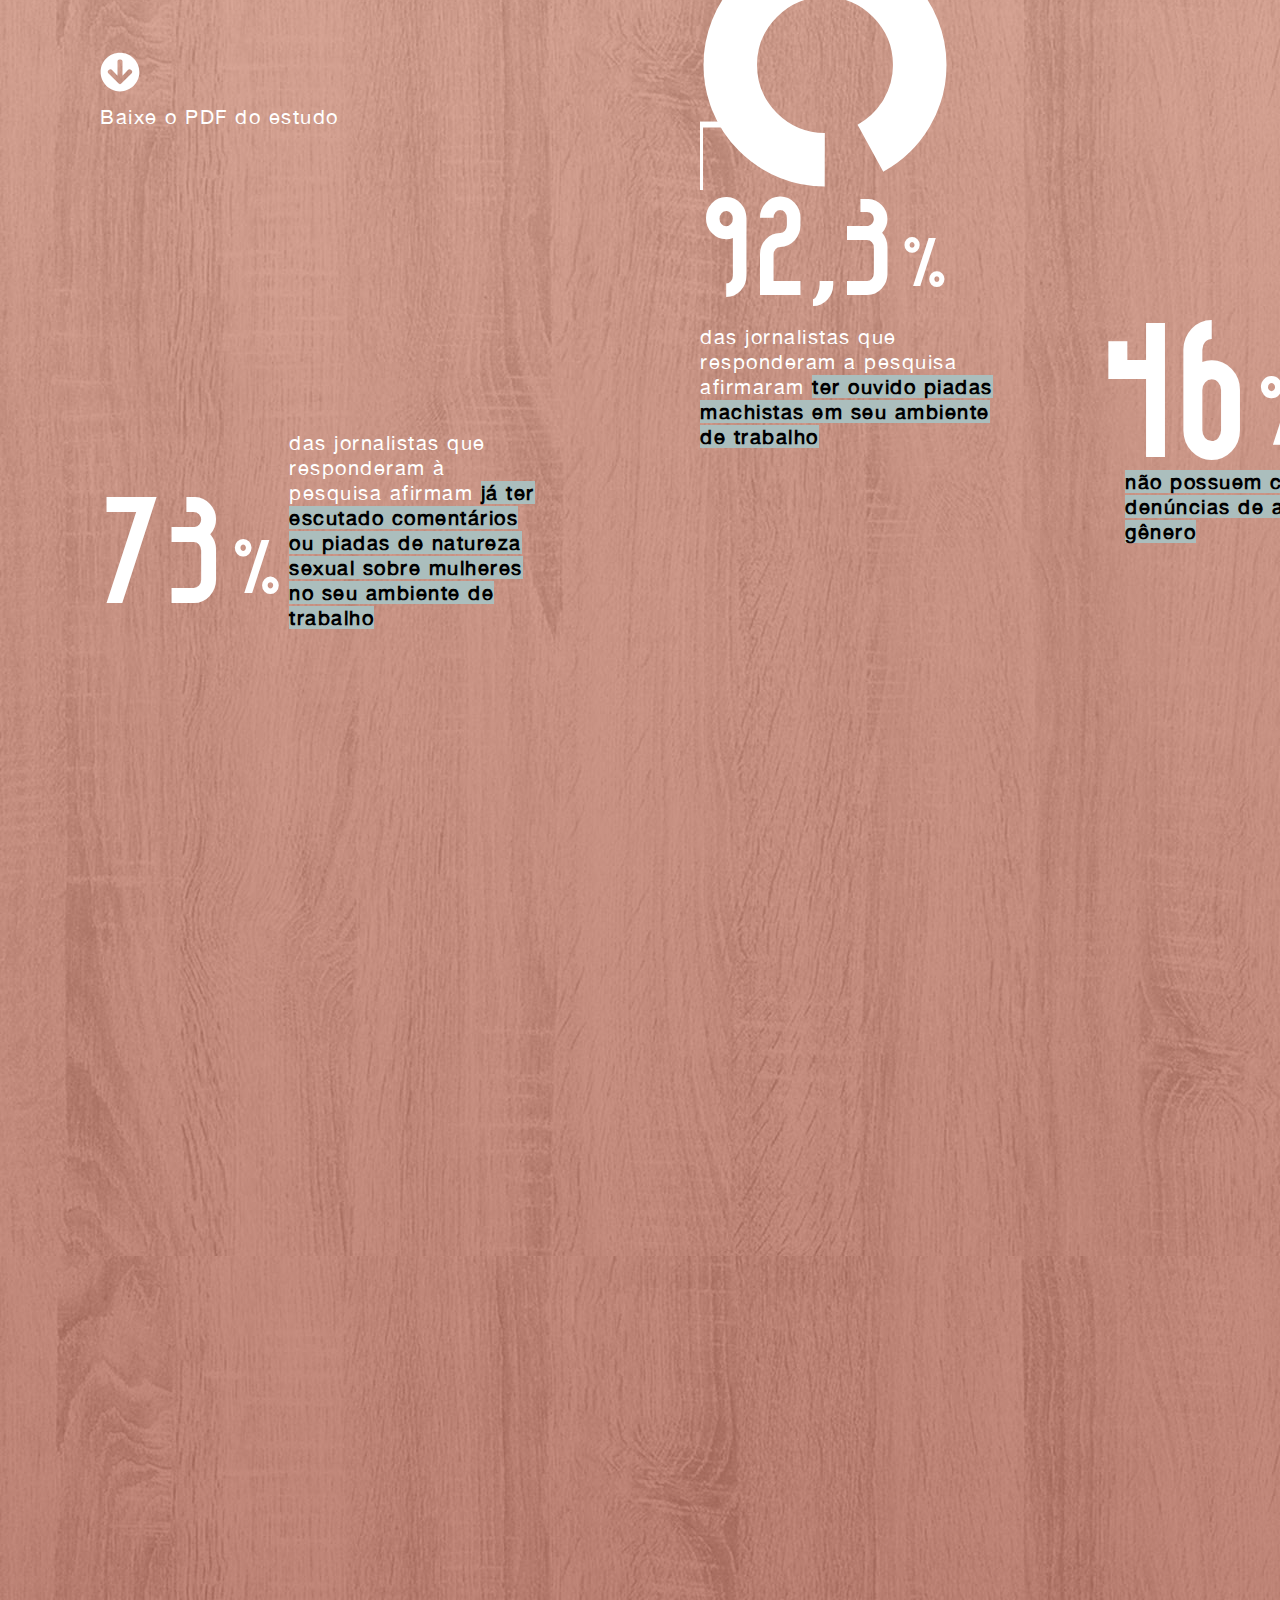
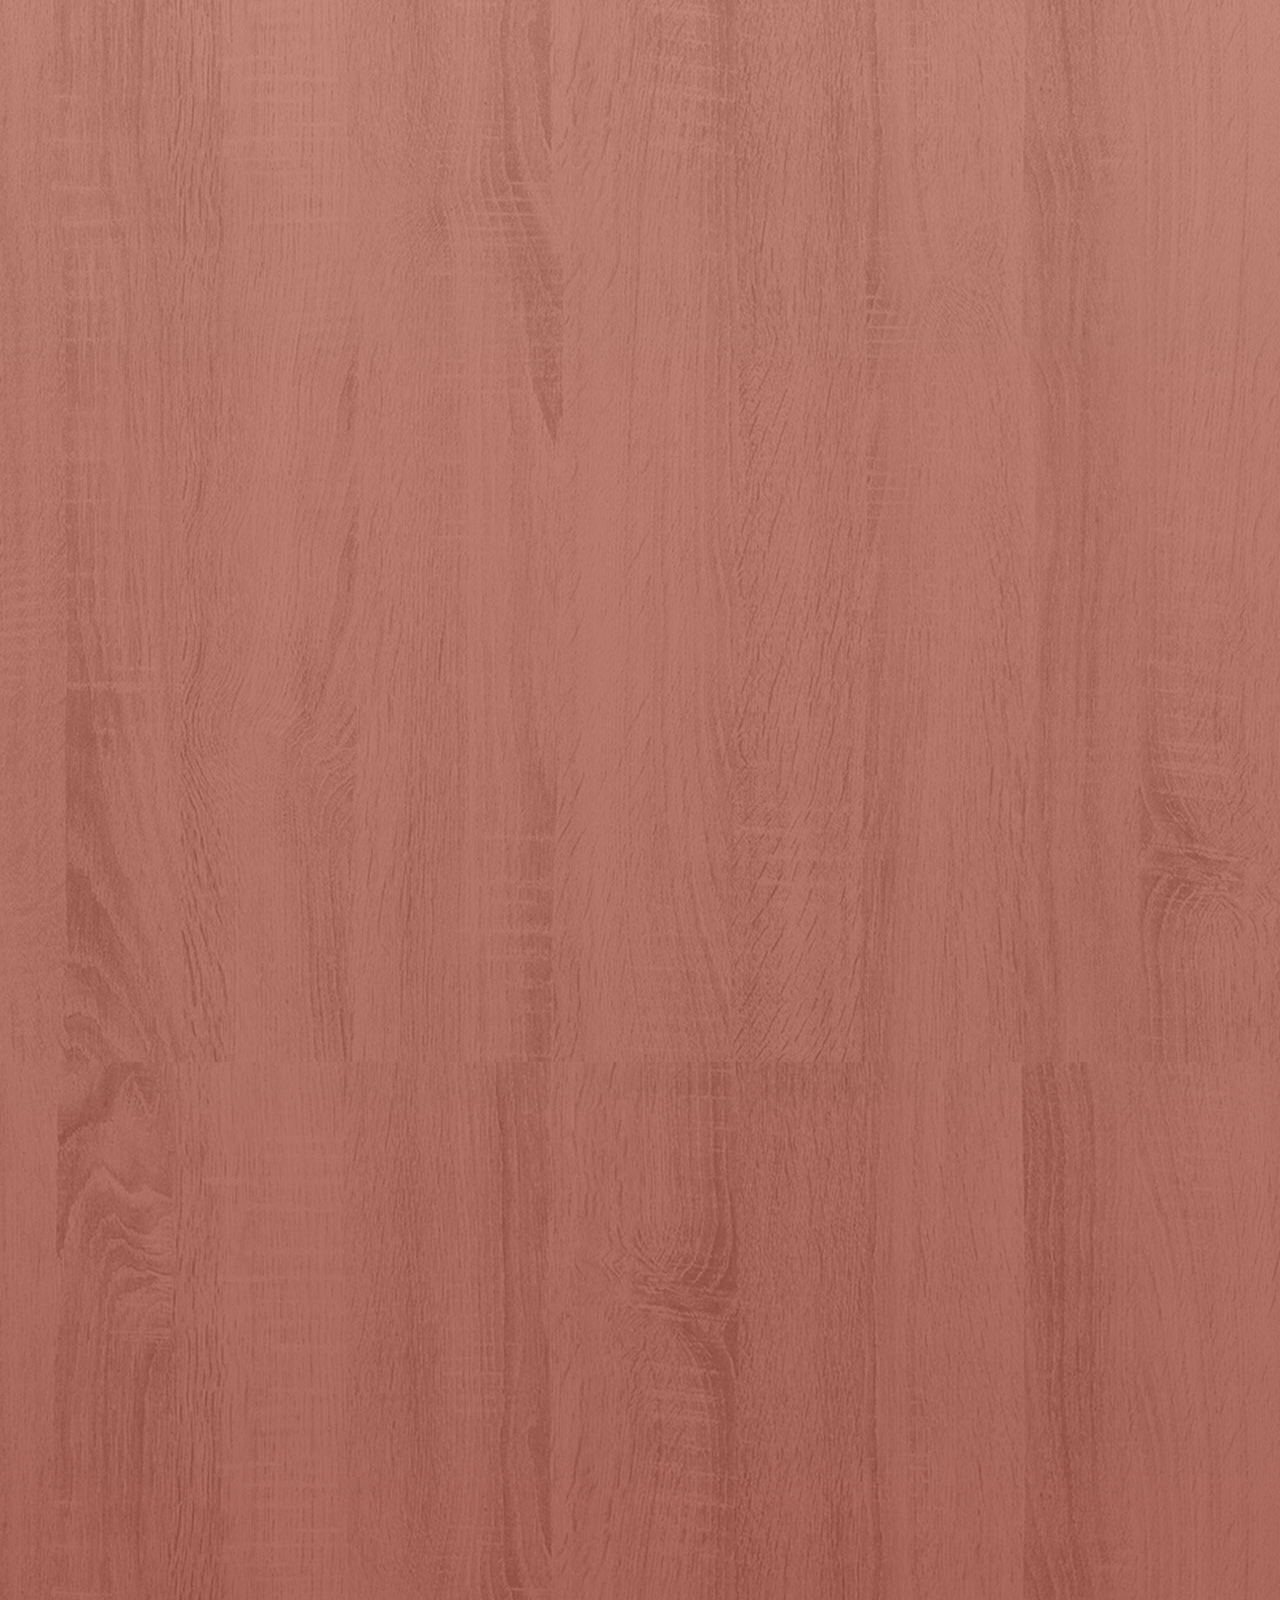
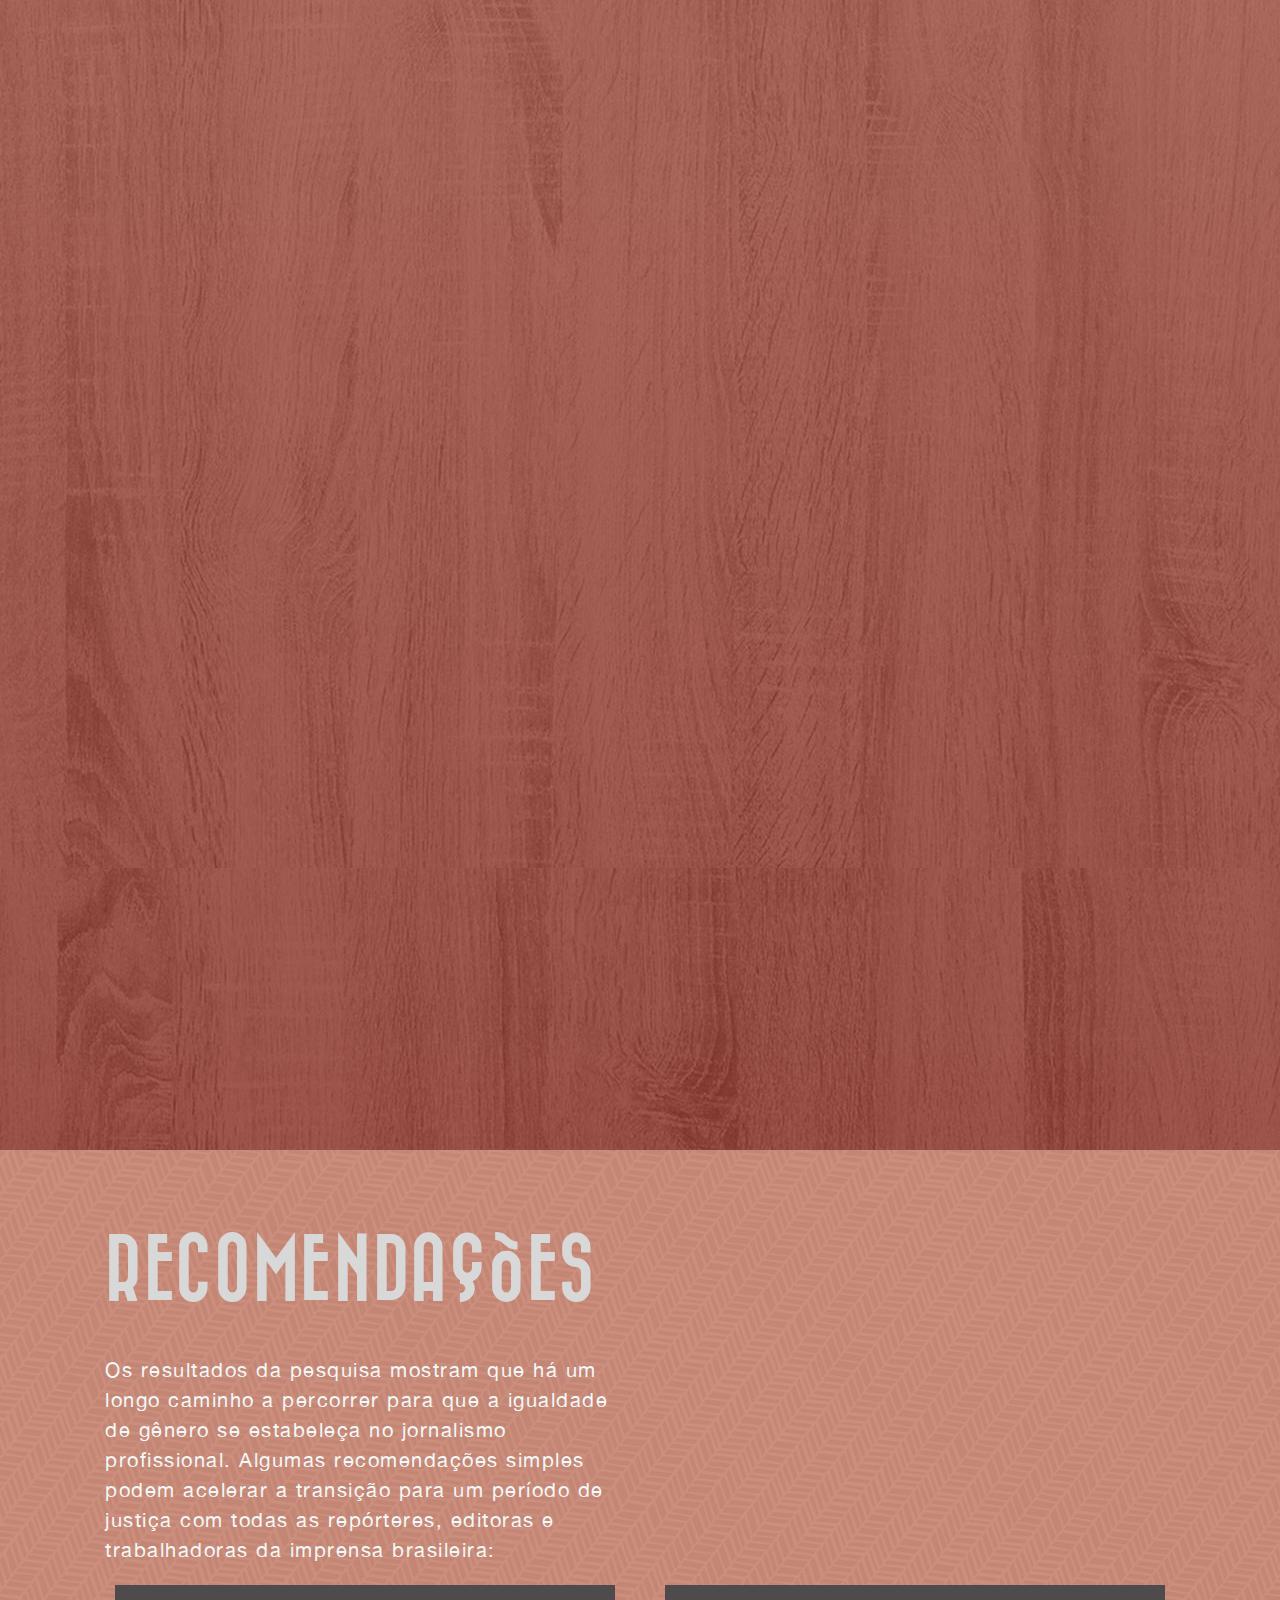
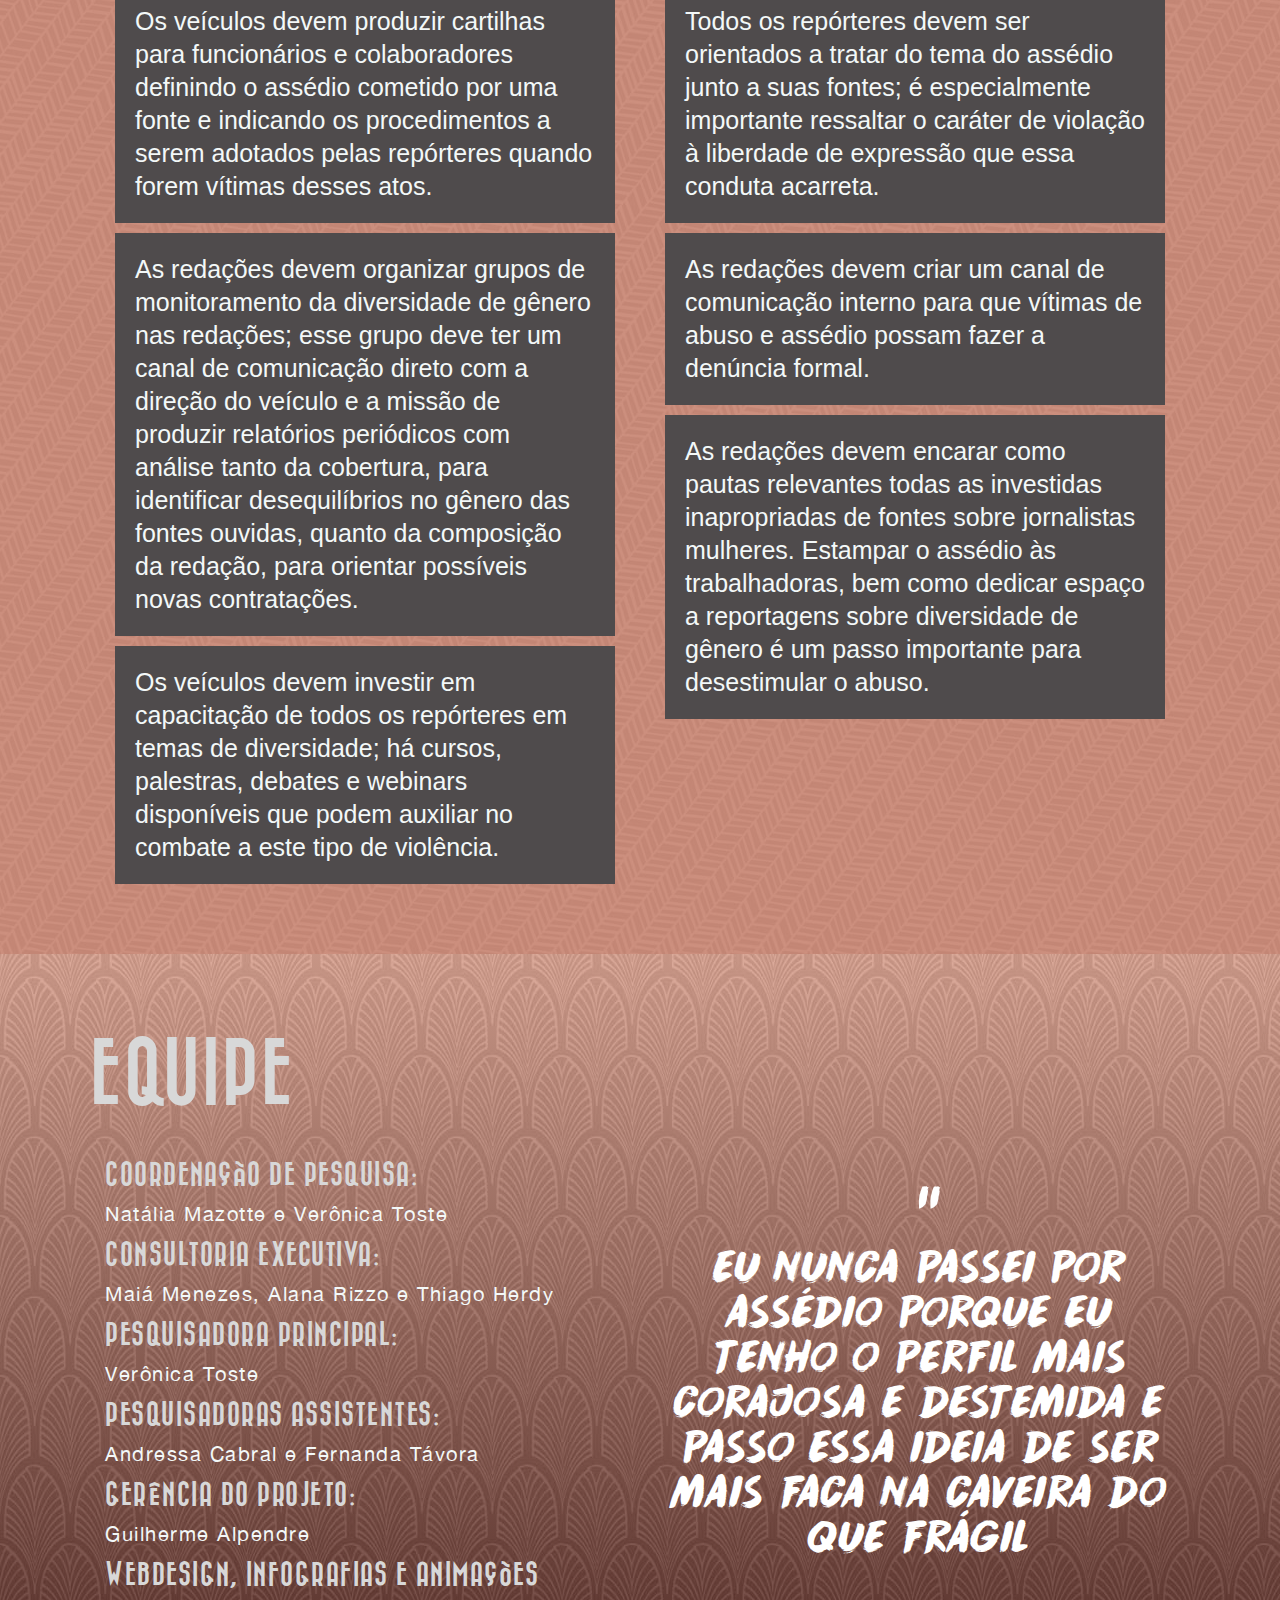
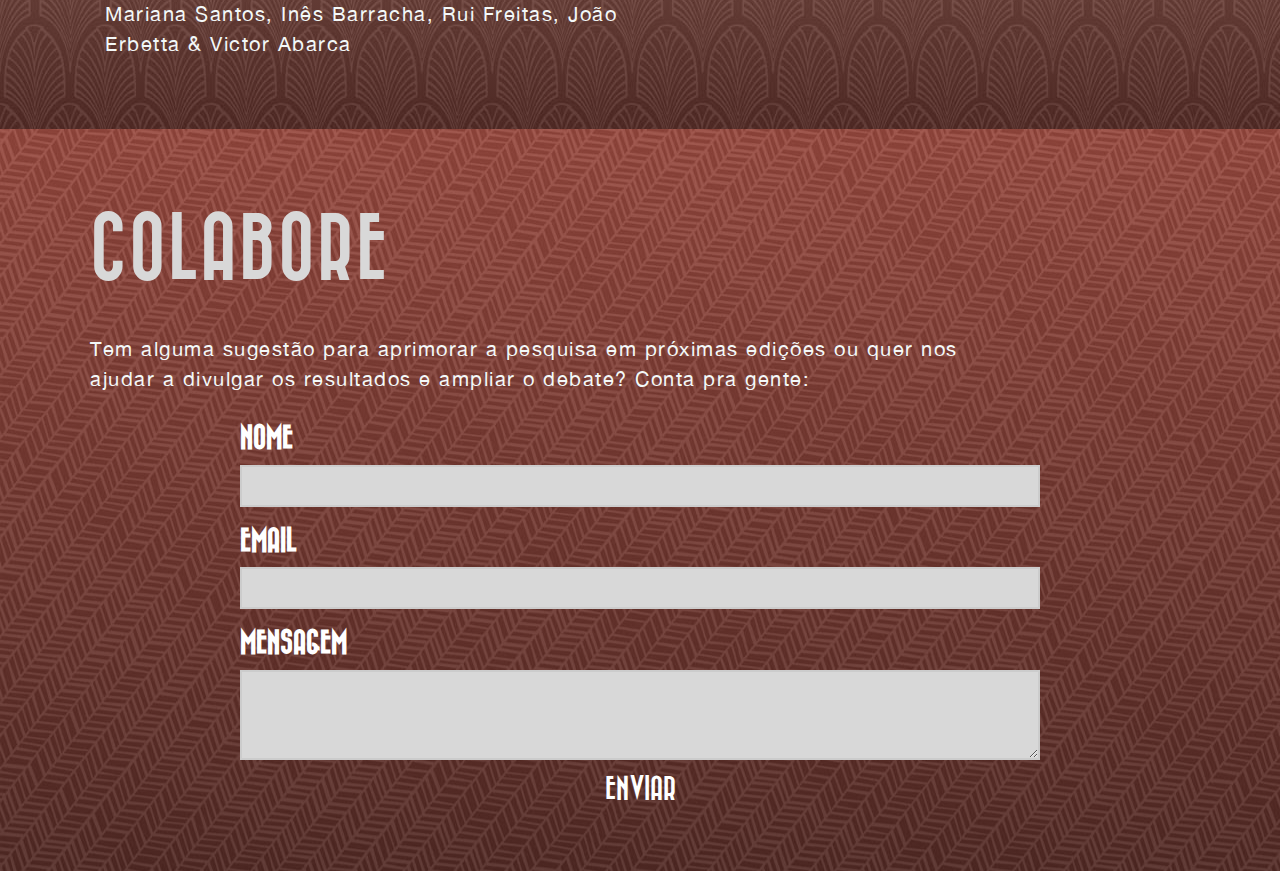
==== commit c3d2d7fa: "fixed mobile layout" ====
--- a/index.html
+++ b/index.html
@@ -61,17 +61,16 @@
         <ul id="nav-social-icons" class="social-icons">
           <li>
             <a id="facebook-link" href="https://www.facebook.com/sharer/sharer.php?u=gnjb-spa.surge.sh" target="_blank">
-            <span class="fa-layers fa-5x">
+            <span class="fa-layers fa-2x">
               <i class="fa fa-circle facebook-icon" style="color: white;"></i>
               <i class="fab fa-facebook-f fa-inverse" data-fa-transform="shrink-8 down-.25 right-.25" style="color: #b94231;"></i>
             </span>
-
             </a>
           </li>
           <li>
             <a id="twitter-link" href="http://twitter.com/share?text=text goes here&url=https://gnjb-spa.surge.sh&hashtags=hashtag1,hashtag2,hashtag3
             " target="_blank">
-              <span class="fa-layers fa-5x"">
+              <span class="fa-layers fa-2x"">
                 <i class="fa fa-circle twitter-icon" style="color: white;"></i>
                 <i class="fab fa-twitter fa-inverse" data-fa-transform="shrink-8 down-.25 right-.25" style="color: #b94231;"></i>
               </span>
@@ -79,7 +78,7 @@
           </li>
           <li>
             <a id="whatsapp-link" href="https://web.whatsapp.com/send?text=https://gnjb-spa.surge.sh/" data-action="share/whatsapp/share" target="_blank">
-              <span class="fa-layers fa-5x"">
+              <span class="fa-layers fa-2x"">
                 <i class="fa fa-circle whatsapp-icon" style="color: white;"></i>
                 <i class="fab fa-whatsapp fa-inverse" data-fa-transform="shrink-8 down-.25 right-.25" style="color: #b94231;"></i>
               </span>
@@ -171,19 +170,21 @@
             </div>
             <ul id="cards-social-icons" class="social-icons">
               <li>
-                <span class="fa-layers fa-5x">
-                  <i class="fa fa-circle facebook-icon" style="color: white;"></i>
-                  <i class="fab fa-facebook-f fa-inverse" data-fa-transform="shrink-8 down-.25 right-.25" style="color: #b94231;"></i>
-                </span>
+                <a id="facebook-share" href="https://www.facebook.com/sharer/sharer.php?u=https://gnjb-spa.surge.sh/cards/card_1.html" target="_blank">
+                  <span class="fa-layers fa-4x">
+                    <i class="fa fa-circle facebook-icon" style="color: white;"></i>
+                    <i class="fab fa-facebook-f fa-inverse" data-fa-transform="shrink-8 down-.25 right-.25" style="color: #b94231;"></i>
+                  </span>
+                </a>
               </li>
               <li>
-                <span class="fa-layers fa-5x"">
+                <span class="fa-layers fa-4x"">
                   <i class="fa fa-circle twitter-icon" style="color: white;"></i>
                   <i class="fab fa-twitter fa-inverse" data-fa-transform="shrink-8 down-.25 right-.25" style="color: #b94231;"></i>
                 </span>
               </li>
               <li>
-                <span class="fa-layers fa-5x"">
+                <span class="fa-layers fa-4x"">
                   <i class="fa fa-circle whatsapp-icon" style="color: white;"></i>
                   <i class="fab fa-whatsapp fa-inverse" data-fa-transform="shrink-8 down-.25 right-.25" style="color: #b94231;"></i>
                 </span>
@@ -192,16 +193,14 @@
           </div>
         </div>
       </div>
-    </div>
-    <div class="container">
       <div class="row">
         <div class="col-xs-6 col-xs-offset-3">
-      <div class="quote-container text-center">
-        <div>
-          <h2 data-text="&quot;" class="glitch" style="font-size: 80px;">&quot;</h2>
-          <h2 data-text="Comigo ele foi bem direto e, em tom de brincadeira, disse 'e aí! quando você vai dar para mim" class="glitch">Comigo ele foi bem direto e, em tom de brincadeira, disse 'e aí! quando você vai dar para mim</h2>
-        </div>
-      </div>
+          <div class="quote-container text-center">
+            <div>
+              <h2 data-text="&quot;" class="glitch" style="font-size: 80px;">&quot;</h2>
+              <h2 data-text="Comigo ele foi bem direto e, em tom de brincadeira, disse 'e aí! quando você vai dar para mim" class="glitch">Comigo ele foi bem direto e, em tom de brincadeira, disse 'e aí! quando você vai dar para mim</h2>
+            </div>
+          </div>
 
         </div>
       </div>
@@ -373,11 +372,11 @@
         </div>
         <div id="s04" class="painel">
           <div id="s4data01">
-            <img src="assets/stats/9.svg" alt="" style="height: 500px">
+            <img src="assets/stats/9.svg" alt="">
           </div>
           <div id="s4data02">
             <div style="float:left; margin-right: 10px;">
-              <svg width="75px" height="300px" viewBox="0 0 25 100" class="bar">
+              <svg viewBox="0 0 25 100" class="bar">
                 <rect x="0" y="0" width="25" height="100" fill="transparent" stroke-width="1" stroke="white" />
 
                 <rect x="0" y="0" width="25" height="59" fill="white" stroke-width="1" stroke="white" />
@@ -394,7 +393,7 @@
         </div>
         <div id="s05" class="painel">
           <div id="s5data01">
-            <img src="assets/stats/11.svg" alt="" style="height: 550px">
+            <img src="assets/stats/11.svg" alt="">
           </div>
           <div id="s5data02">
             <p>
--- a/css/styles.css
+++ b/css/styles.css
@@ -55,56 +55,21 @@
 }
 
 #section1 {
-  background: linear-gradient(0deg, rgba(139, 49, 37, 0.8), rgba(211, 149, 129, 0.8));
+  background-image: linear-gradient(0deg, rgba(139, 49, 37, 0.8), rgba(211, 149, 129, 0.8)),
+  url(../assets/textures/DECO-low.jpg);
   position: relative;
 }
 
-#section1::after {
-  content: "";
-  background: url(../assets/textures/DECO-low.jpg) center center repeat;
-  background-blend-mode: multiply;
-  opacity: 0.4;
-  top: 0;
-  left: 0;
-  bottom: 0;
-  right: 0;
-  position: absolute;
-  z-index: -1;
-}
-
 #section2 {
-  background: linear-gradient(0deg, rgba(60, 14, 8, 0.8), rgba(139, 49, 37, 0.8));
+  background-image: linear-gradient(0deg, rgba(60, 14, 8, 0.8), rgba(139, 49, 37, 0.8)),
+  url(../assets/textures/WWW-low.jpg);
   position: relative;
 }
 
-#section2::after {
-  content: "";
-  background: url(../assets/textures/WWW-low.jpg) center center repeat;
-  background-blend-mode: multiply;
-  opacity: 0.4;
-  top: 0;
-  left: 0;
-  bottom: 0;
-  right: 0;
-  position: absolute;
-  z-index: -1;
-}
-
 #section3 {
+  background-image: linear-gradient(0deg, rgba(139, 49, 37, 0.8), rgba(211, 149, 129, 0.8)),
+  url(../assets/textures/MADEIRA-low.jpg);
   position: relative;
-}
-
-#section3::after {
-  content: "";
-  background: url(../assets/textures/MADEIRA-low.jpg) center center repeat;
-  background-blend-mode: multiply;
-  opacity: 0.4;
-  top: 0;
-  left: 0;
-  bottom: 0;
-  right: 0;
-  position: absolute;
-  z-index: -1;
 }
 
 #section4 {
@@ -126,39 +91,15 @@
 }
 
 #section5 {
-  background: linear-gradient(0deg, rgba(139, 49, 37, 0.8), rgba(211, 149, 129, 0.8));
+  background-image: linear-gradient(0deg, rgba(60, 14, 8, 0.8), rgba(211, 149, 129, 0.8)),
+  url(../assets/textures/DECO-low.jpg);
   position: relative;
 }
 
-#section5::after {
-  content: "";
-  background: url(../assets/textures/DECO-low.jpg) center center no-repeat;
-  background-blend-mode: multiply;
-  opacity: 0.4;
-  top: 0;
-  left: 0;
-  bottom: 0;
-  right: 0;
-  position: absolute;
-  z-index: -1;
-}
-
 #section6 {
-  background: linear-gradient(0deg, rgba(60, 14, 8, 0.8), rgba(139, 49, 37, 0.8));
+  background: linear-gradient(0deg, rgba(60, 14, 8, 0.8), rgba(139, 49, 37, 0.8)),
+  url(../assets/textures/WWW-low.jpg);
   position: relative;
-}
-
-#section6::after {
-  content: "";
-  background: url(../assets/textures/WWW-low.jpg) center center no-repeat;
-  background-blend-mode: multiply;
-  opacity: 0.4;
-  top: 0;
-  left: 0;
-  bottom: 0;
-  right: 0;
-  position: absolute;
-  z-index: -1;
 }
 
 @font-face {
@@ -171,13 +112,13 @@
   src: url(../fonts/HelveticaNeue.ttf);
 }
 
-@font-face {
+/*@font-face {
   font-family: helv-med;
   src: url(../fonts/HelveticaNeue-Medium.ttf);
-}
+}*/
 
 @font-face {
-  font-family: cinnebar;
+  font-family: cinnabar;
   src: url(../fonts/DKCinnabarBrush.ttf);
 }
 
@@ -189,13 +130,13 @@
 .helv {
   font-family: helv;
 }
-
+/*
 .helv-med {
   font-family: helv-med;
-}
-
-.cinnebar {
-  font-family: cinnebar;
+}*/
+
+.cinnabar {
+  font-family: cinnabar;
 }
 
 .text-light {
@@ -223,14 +164,8 @@
 }
 
 .social-icons span {
-  font-size: 30px;
-  font-weight: lighter;
   color: #b94231;
-  width:30px;
-  height:30px;
   display: block;
-  text-align: center;
-  vertical-align: middle;
   opacity: 0.3;
   -ms-filter: "progid:DXImageTransform.Microsoft.Alpha(Opacity=30)";
 }
@@ -500,8 +435,6 @@
 }
 
 .nav-content {
-  padding-left: 3em;
-  padding-right: 3em;
   margin-top: 10px;
 }
 
@@ -587,7 +520,7 @@
 }
 
 .logos {
-  height: 50px;
+  height: 40px;
   opacity: 0.5;
   transition: opacity 0.4s ease-in-out;
 }
@@ -600,7 +533,6 @@
 .video-wrapper {
   position: relative;
   width: 100%;
-  height: 100%;
 }
 
 video {
@@ -710,6 +642,7 @@
   -webkit-box-pack: center;
       -ms-flex-pack: center;
           justify-content: center;
+  margin-top: 40px;
 }
 
 .quote {
@@ -763,7 +696,7 @@
 }
 
 .glitch {
-    font-family: cinnebar;
+    font-family: cinnabar;
     font-size: 20px;
     line-height: 25px;
     font-style: italic;
@@ -827,24 +760,10 @@
 }
 
 .painel {
-  background: rgba(139, 49, 37, 0.8);
   position: relative;
   text-align: left;
   float: left;
   height: 100vh;
-}
-
-.painel::after {
-  content: "";
-  background: url(../assets/textures/MADEIRA-low.jpg) center center repeat;
-  background-blend-mode: multiply;
-  opacity: 0.4;
-  top: 0;
-  left: 0;
-  bottom: 0;
-  right: 0;
-  position: absolute;
-  z-index: -1;
 }
 
 #s01 {
@@ -857,11 +776,11 @@
 }
 
 #s03 {
-  width: 1600px;
+  width: 1550px;
 }
 
 #s04 {
-  width: 1050px;
+  width: 850px;
 }
 
 #s05 {
@@ -992,12 +911,11 @@
 }
 
 #s2data01 div > p:nth-child(2) {
-  width: 250px;
   font-family: helv;
   color: white;
   text-align: left;
-  font-size: 20px;
-  line-height: 25px;
+  font-size: 18px;
+  line-height: 20px;
   width: 200px;
 }
 
@@ -1005,11 +923,11 @@
   font-family: bazar;
   color: white;
   text-align: left;
-  line-height: 240px;
+  line-height: 200px;
   margin-right: 5px;
   margin-bottom: 0;
   vertical-align: text-bottom;
-  font-size:240px;
+  font-size:200px;
 }
 
 #s2data01 .porcenticon {
@@ -1037,6 +955,16 @@
   font-family: helv;
   font-size: 20px;
   line-height: 25px;
+}
+
+#s2data02 > p:nth-child(2) {
+  font-family: helv;
+  font-size: 20px;
+  line-height: 25px;
+}
+
+#s2data02 > p:nth-child(2) {
+  line-height: 70px;
 }
 
 #s2data02 .porcent {
@@ -1105,8 +1033,13 @@
 
 #s3text {
   position: absolute;
-  top: 24%;
-  margin-left: 220px;
+  top: 22%;
+  margin-left: 160px;
+}
+
+#s3pie svg {
+  width: 400px;
+  height: 400px;
 }
 
 #s3text p {
@@ -1114,27 +1047,27 @@
   color: white;
   text-align: left;
   width: 350px;
-  font-size: 18px;
-  line-height: 20px;
+  font-size: 16px;
+  line-height: 18px;
 }
 
 #s3text .porcent {
   font-family: bazar;
   color: white;
   text-align: left;
-  line-height: 120px;
+  line-height: 80px;
   margin-right: 5px;
   margin-bottom: 0;
   vertical-align: text-bottom;
-  font-size:120px;
+  font-size:80px;
 }
 
 #s3text .porcenticon {
   font-family: bazar;
   color: white;
   vertical-align: text-bottom;
-  font-size: 60px;
-  line-height: 60px;
+  font-size: 30px;
+  line-height: 30px;
 }
 
 #s4data01 {
@@ -1142,11 +1075,20 @@
   top: 25%;
 }
 
+#s4data01 img {
+  height: 450px;
+}
+
 #s4data02 {
   position: absolute;
   top: 15%;
-  margin-left: 500px;
-  width: 450px;
+  margin-left: 400px;
+  width: 410px;
+}
+
+#s4data02 svg {
+  width: 50px;
+  height: 200px;
 }
 
 #s4data02 p {
@@ -1154,32 +1096,36 @@
   color: white;
   text-align: left;
   width: 350px;
-  font-size: 20px;
-  line-height: 25px;
+  font-size: 16px;
+  line-height: 18px;
 }
 
 #s4data02 .porcent {
   font-family: bazar;
   color: white;
   text-align: left;
-  line-height: 200px;
+  line-height: 80px;
   margin-right: 5px;
   margin-bottom: 0;
   vertical-align: text-bottom;
-  font-size:200px;
+  font-size:80px;
 }
 
 #s4data02 .porcenticon {
   font-family: bazar;
   color: white;
   vertical-align: text-bottom;
-  font-size: 70px;
-  line-height: 70px;
+  font-size: 30px;
+  line-height: 30px;
 }
 
 #s5data01 {
   position: absolute;
   top: 22%;
+}
+
+#s5data01 img {
+  height: 480px;
 }
 
 #s5data02 {
@@ -1228,13 +1174,6 @@
   color: #F3F8F8;
   font-size: 20px;
   line-height: 25px;
-}
-
-.intro-text {
-  font-size: 20px;
-  line-height: 28px;
-  font-family: helv-med;
-  color: #F9F7F8;
 }
 
 /* Contact Form */
@@ -1437,7 +1376,13 @@
   }
 
   .nav-footer {
+    padding-left: 3em;
+    padding-right: 3em;
     margin-top: 80px;
+  }
+
+  .logos {
+    height: 50px;
   }
 
   #cards {
@@ -1518,13 +1463,6 @@
     -webkit-border-radius: 10px;
   }
 
-  .social-icons span {
-    font-size: 60px;
-    font-weight: lighter;
-    width:60px;
-    height:60px;
-  }
-
   .glitch {
     font-size: 40px;
     line-height: 45px;
@@ -1547,9 +1485,114 @@
     font-size: 25px;
     line-height: 33px;
   }
-}
-
-
-
-
-
+
+  #s01 {
+    width: 1600px;
+  }
+
+  #s02 {
+    width: 900px;
+  }
+
+  #s03 {
+    width: 1600px;
+  }
+
+  #s04 {
+    width: 1050px;
+  }
+
+  #s05 {
+    width: 800px;
+  }
+
+  #s2data01 div > p:nth-child(2) {
+    font-size: 20px;
+    line-height: 25px;
+  }
+
+  #s2data01 .porcent {
+    line-height: 240px;
+    font-size:240px;
+  }
+
+  #s2data01 .porcenticon {
+    font-size: 50px;
+    line-height: 50px;
+  }
+
+  #s3text {
+    top: 24%;
+    margin-left: 220px;
+  }
+
+  #s3pie svg {
+    width: 550px;
+    height: 550px;
+  }
+
+  #s3text p {
+    width: 350px;
+    font-size: 18px;
+    line-height: 20px;
+  }
+
+  #s3text .porcent {
+    line-height: 120px;
+    margin-right: 5px;
+    margin-bottom: 0;
+    font-size:120px;
+  }
+
+  #s3text .porcenticon {
+    font-size: 60px;
+    line-height: 60px;
+  }
+
+  #s4data01 img {
+    height: 500px;
+  }
+
+  #s4data02 {
+    margin-left: 500px;
+  }
+
+  #s4data02 {
+    width: 450px;
+  }
+
+  #s4data02 svg {
+    width: 75px;
+    height: 300px;
+  }
+
+  #s4data02 p {
+    width: 350px;
+    font-size: 20px;
+    line-height: 25px;
+  }
+
+  #s4data02 .porcent {
+    line-height: 200px;
+    font-size:200px;
+  }
+
+  #s4data02 .porcenticon {
+    font-size: 70px;
+    line-height: 70px;
+  }
+
+  #s5data01 img {
+    height: 550px;
+  }
+
+  #s5data02 p {
+    font-size: 18px;
+    line-height: 20px;
+  }
+}
+
+
+
+
+
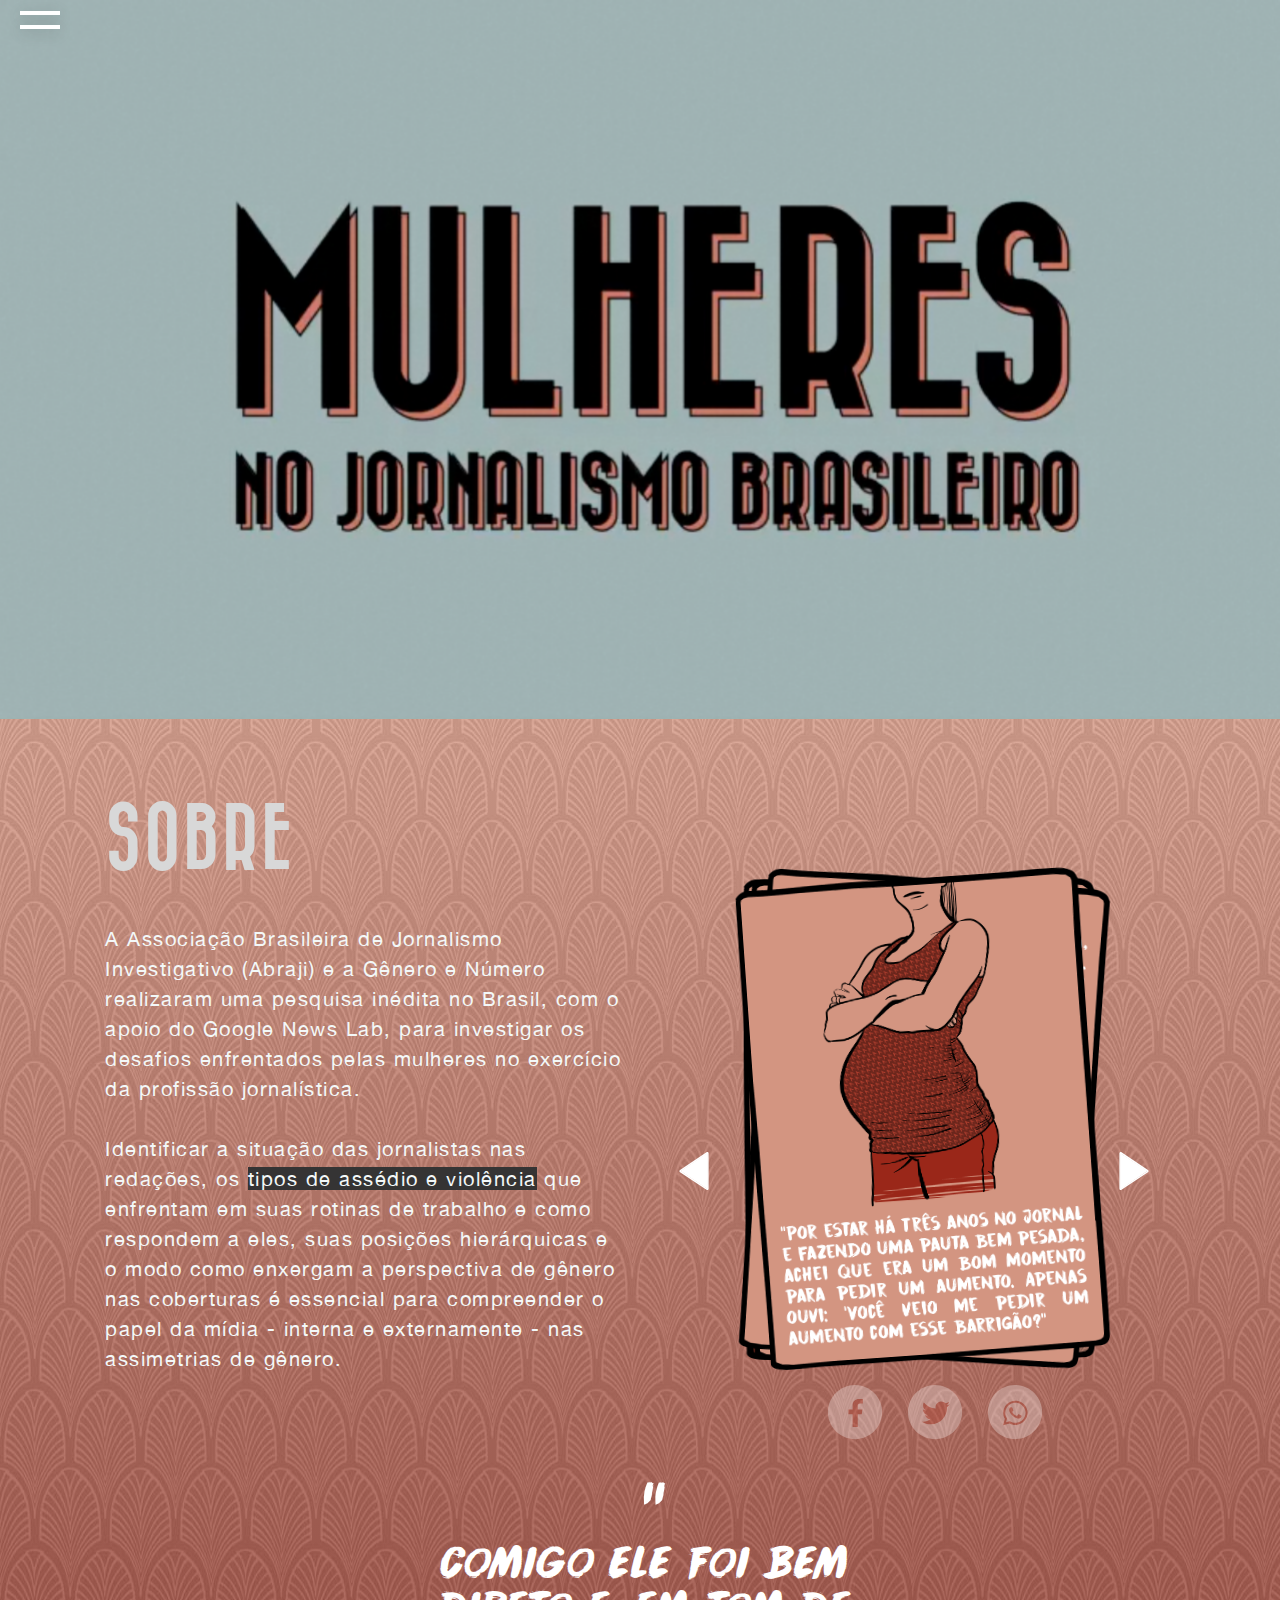
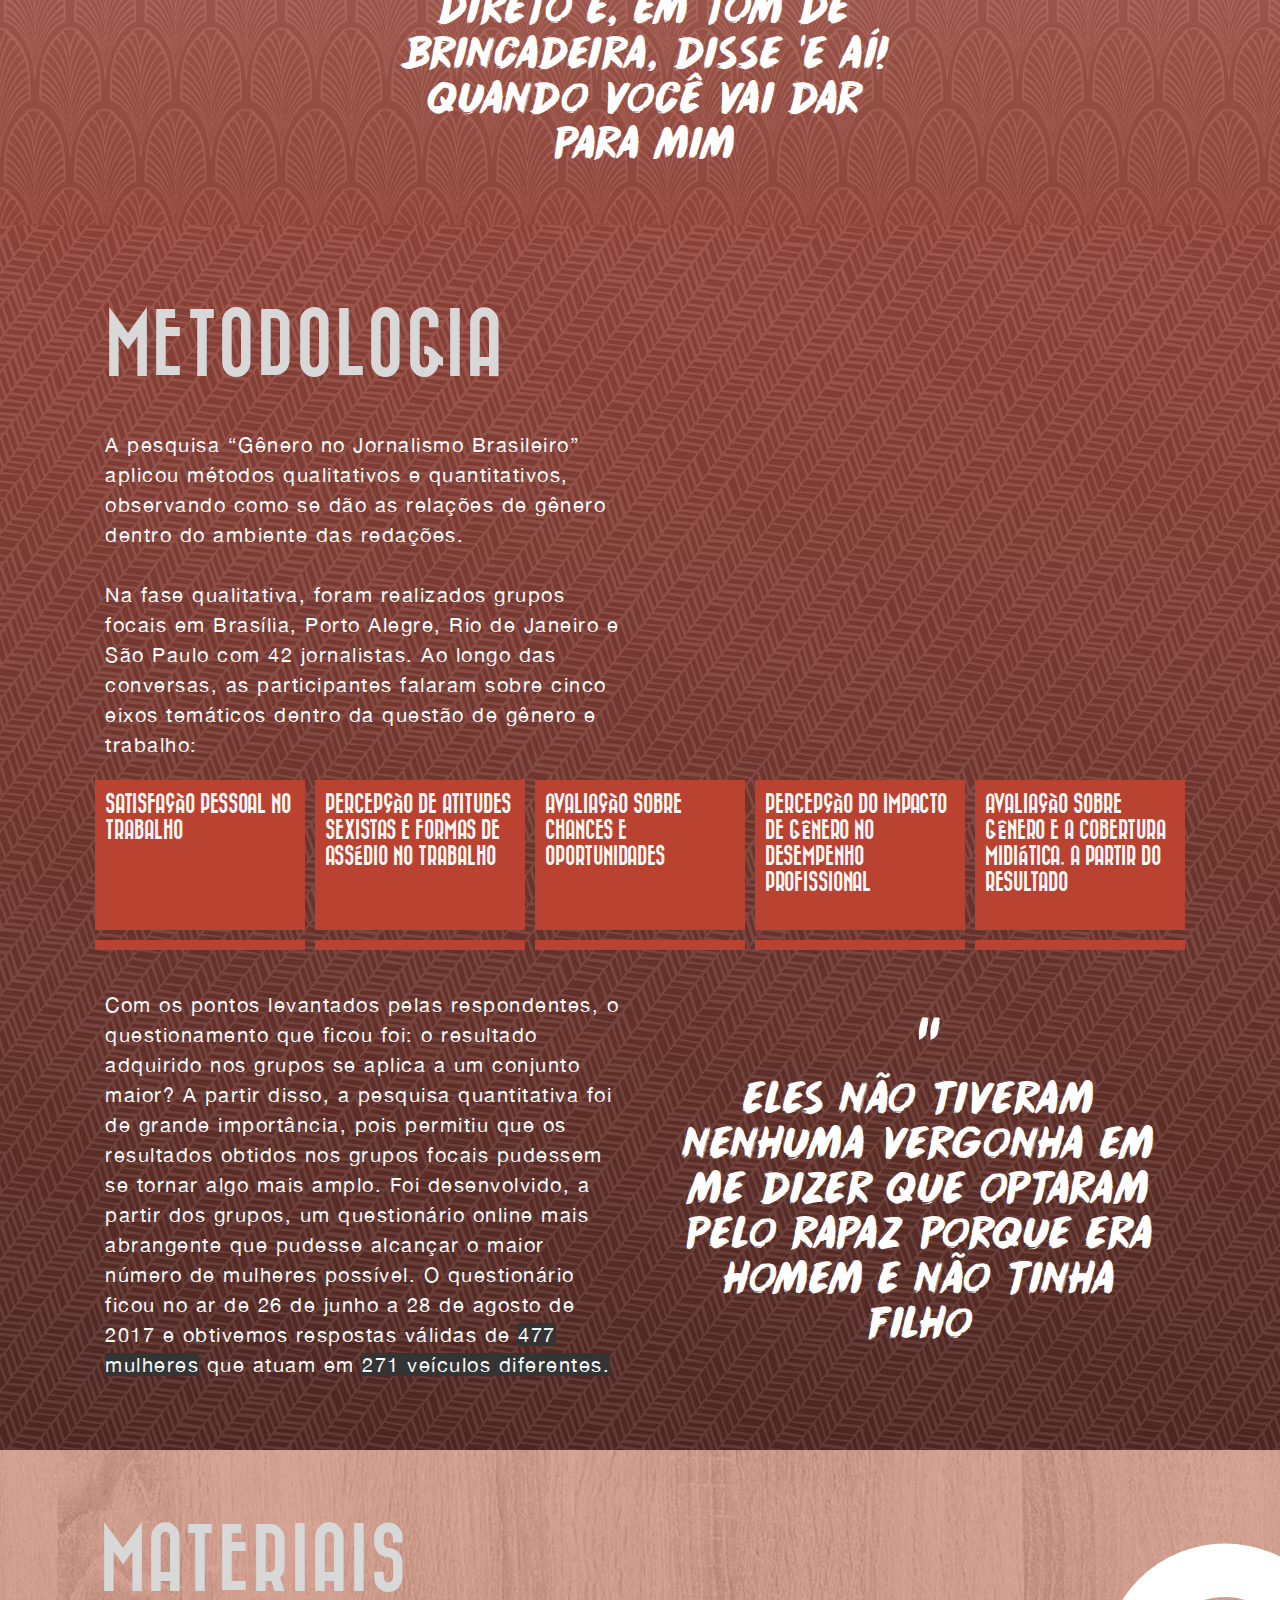
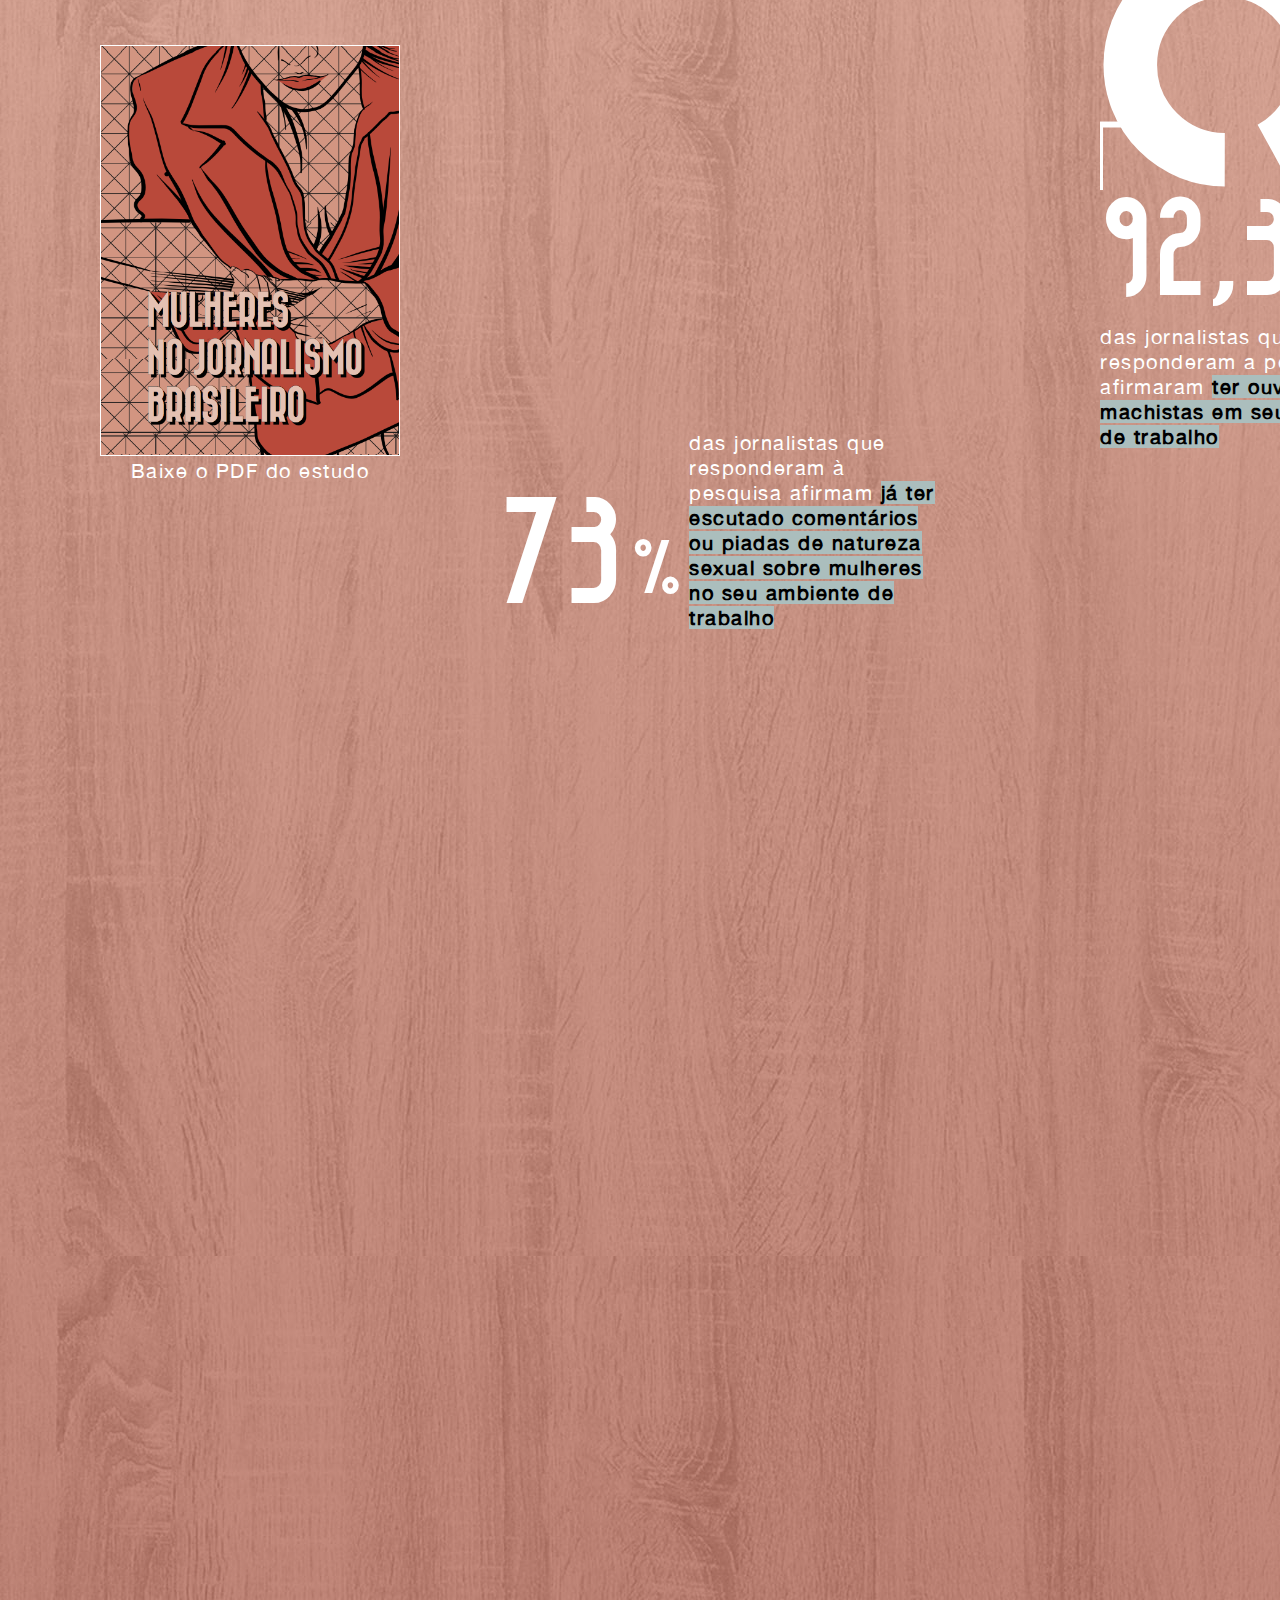
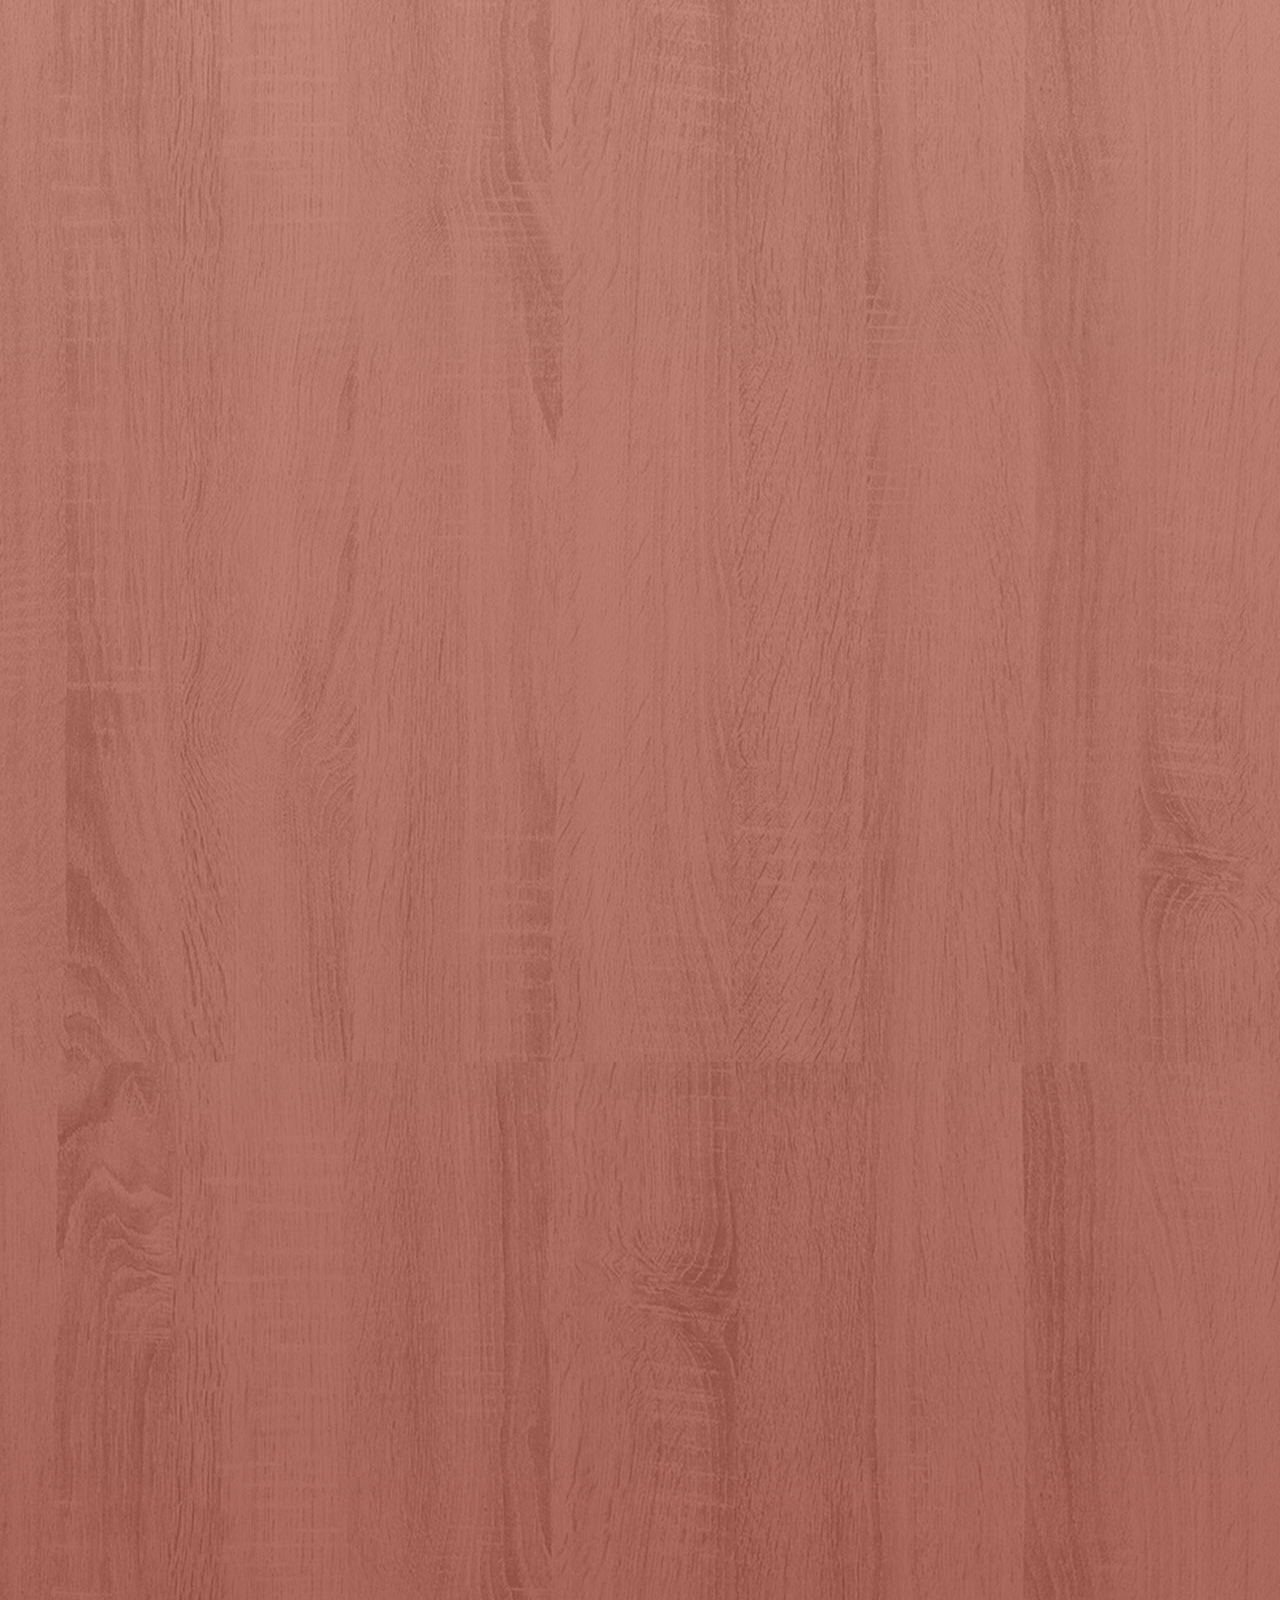
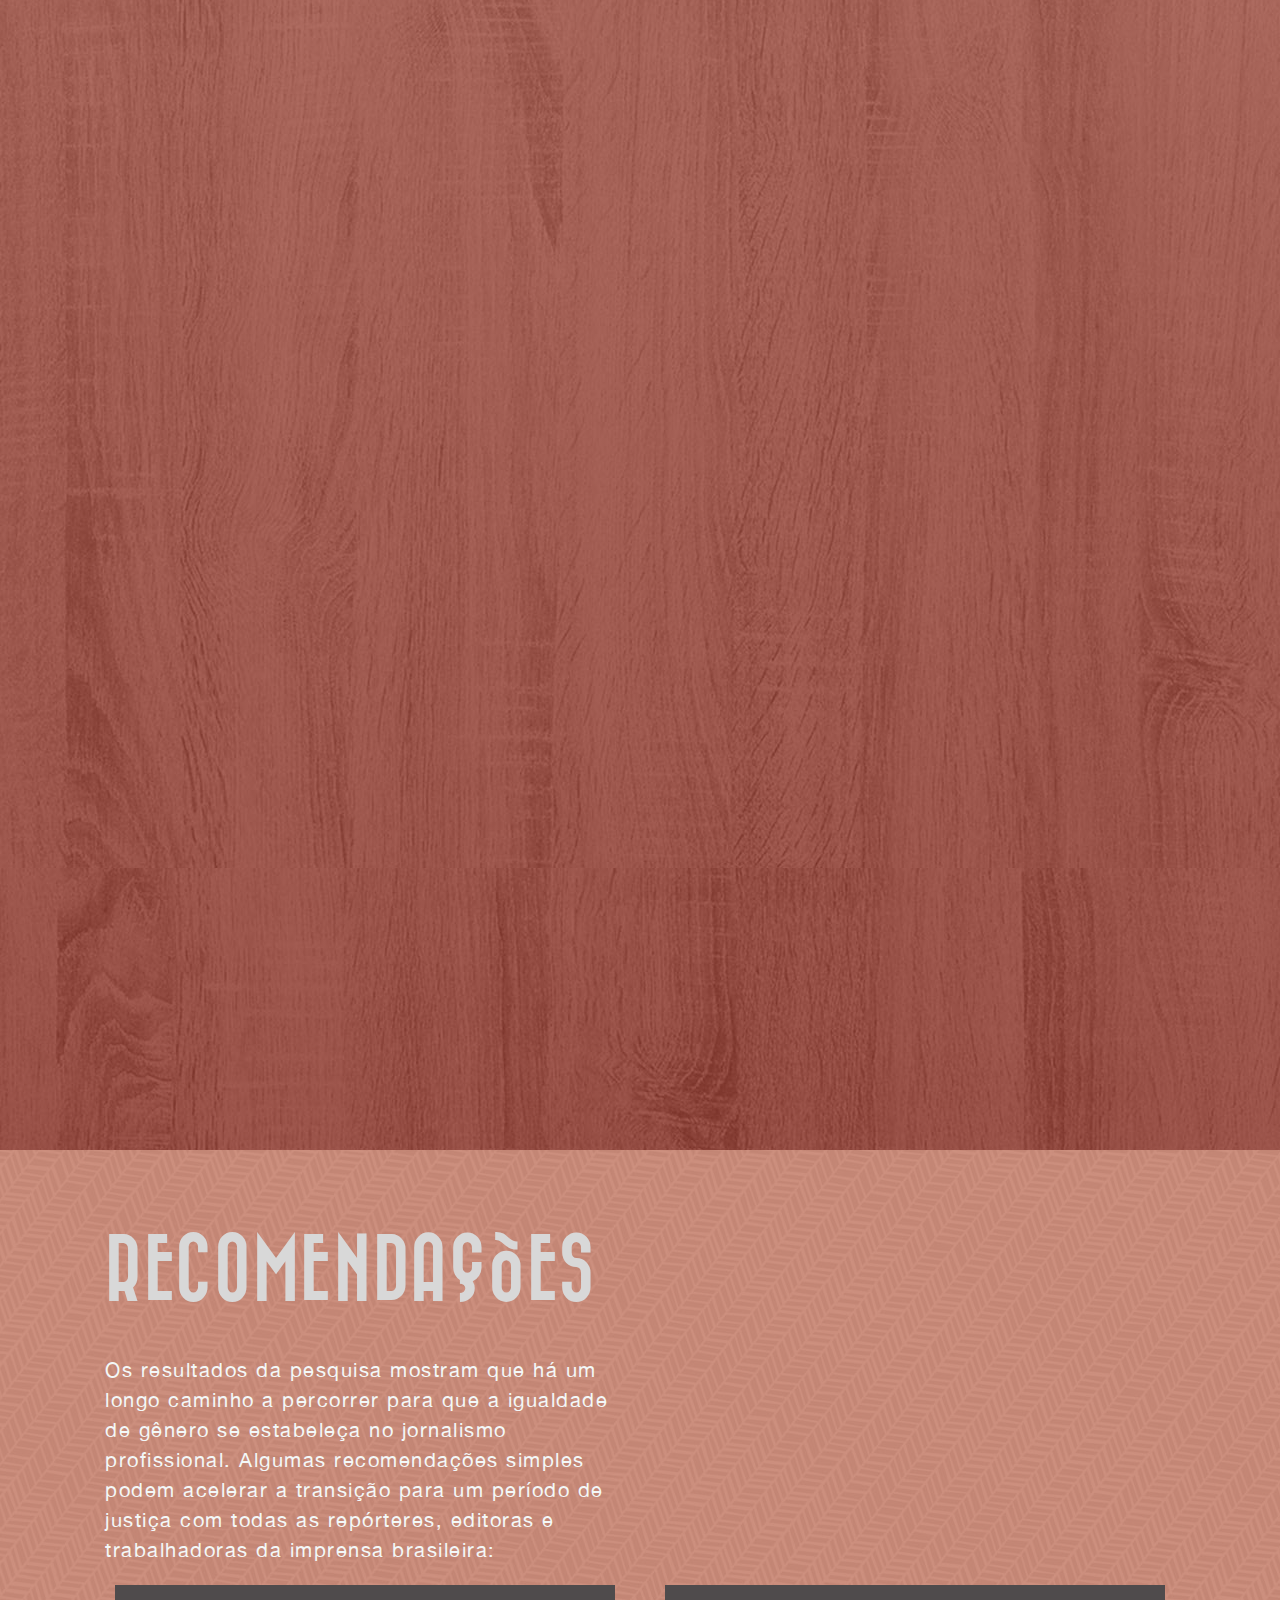
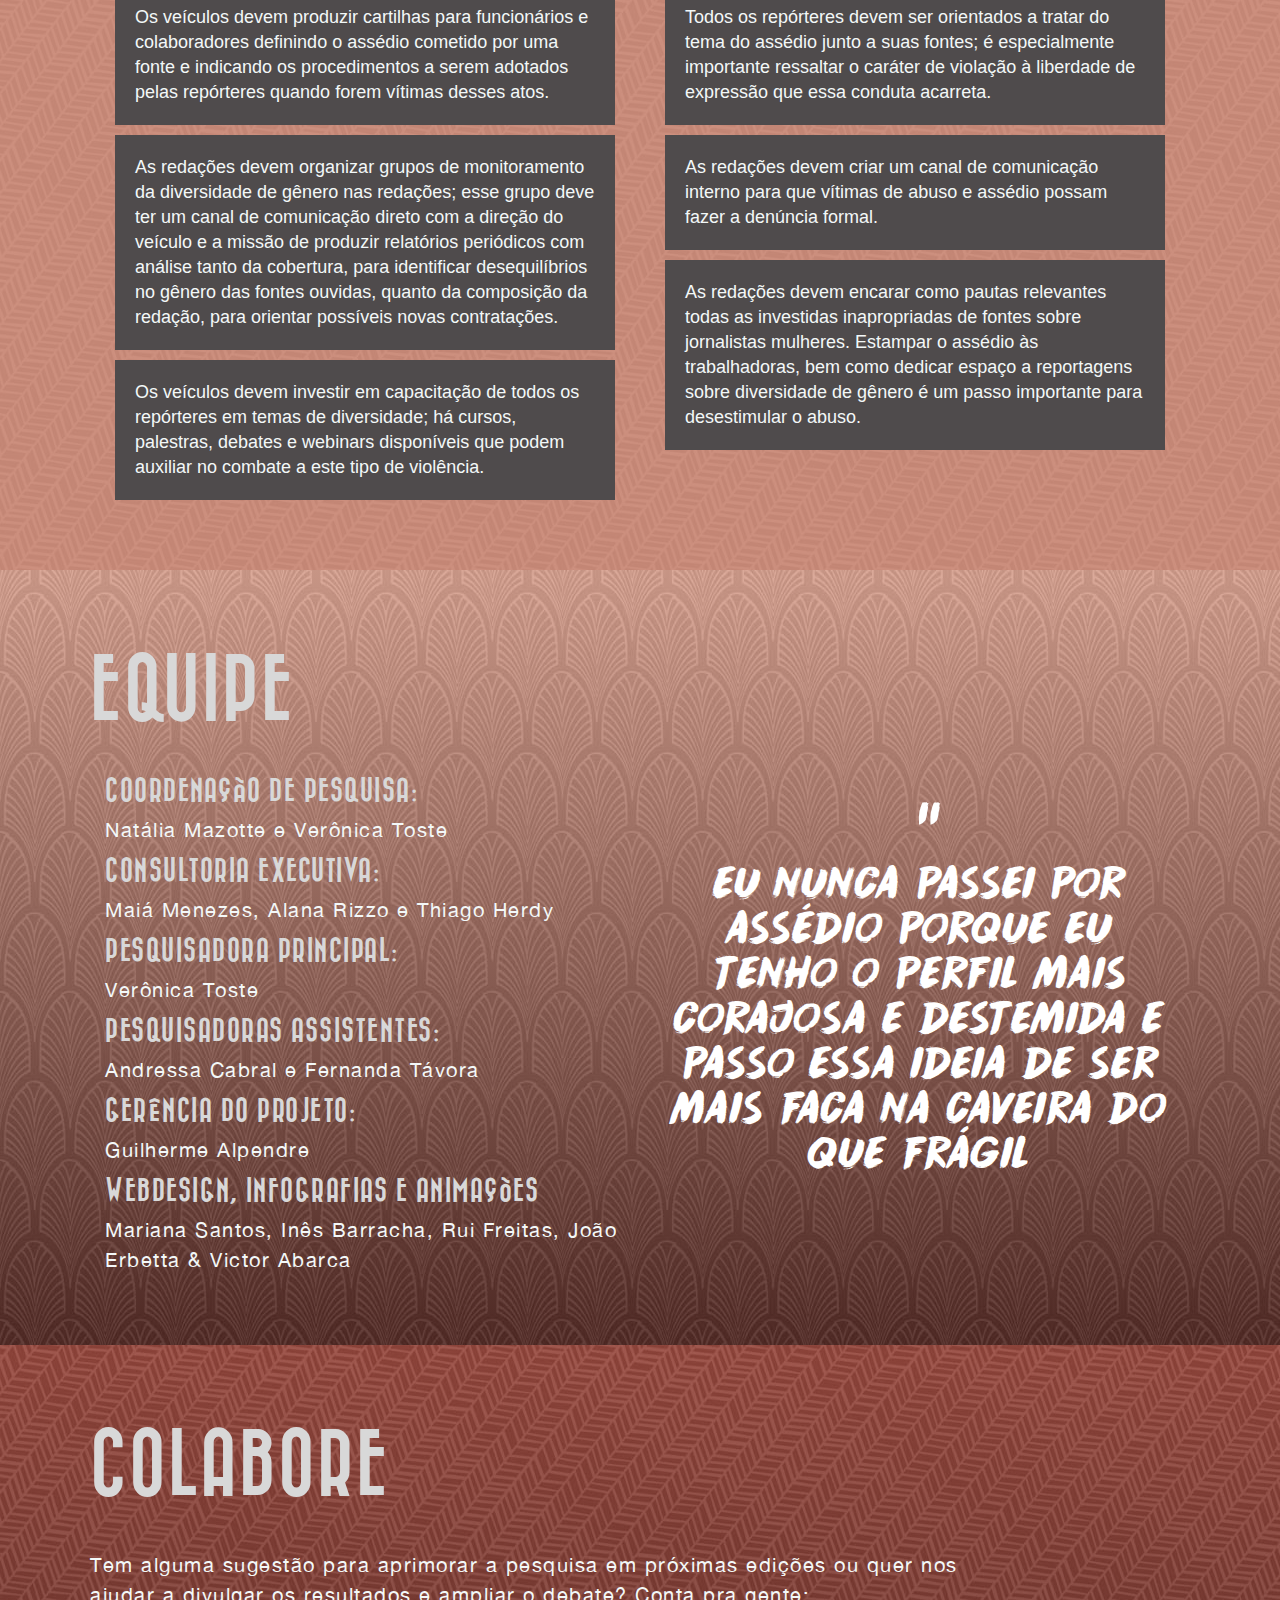
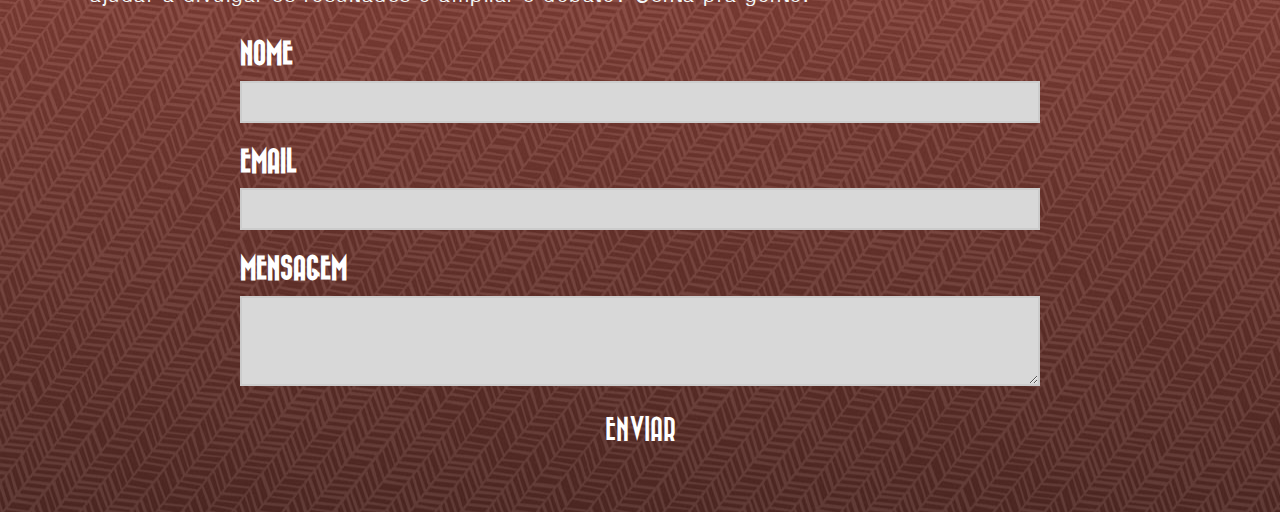
==== commit bb1e1f89: "final changes" ====
--- a/index.html
+++ b/index.html
@@ -5,16 +5,16 @@
   <meta name="viewport" content="width=device-width, initial-scale=1">
   <title>Mulheres No Jornalismo Brasileiro</title>
   <!-- Open Graph -->
-  <meta property="og:url"           content="https://gnjb-spa.surge.sh/index.html" />
+  <meta property="og:url"           content="http://www.mulheresnojornalismo.org.br/index.html" />
   <meta property="og:type"          content="website" />
   <meta property="og:title"         content="Mulheres No Jornalismo Brasileiro" />
   <meta property="og:description"   content="A Associação Brasileira de Jornalismo Investigativo (Abraji) e a Gênero e Número realizaram uma pesquisa inédita no Brasil, com o apoio do Google News Lab, para investigar os desafios enfrentados pelas mulheres no exercício da profissão jornalística." />
-  <meta property="og:image"         content="https://gnjb-spa.surge.sh/assets/images/website-poster.png" />
-  <meta name="twitter:card" content="summary" />
-  <!-- <meta name="twitter:site" content="@flickr" /> -->
+  <meta property="og:image"         content="http://www.mulheresnojornalismo.org.br/assets/images/website-poster.png" />
   <meta name="twitter:title" content="Mulheres No Jornalismo Brasileiro" />
+  <!-- <meta name="twitter:site" content="@abraji" /> -->
+  <!-- <meta name="twitter:site" content="@generonumero" /> -->
   <meta name="twitter:description" content="A Associação Brasileira de Jornalismo Investigativo (Abraji) e a Gênero e Número realizaram uma pesquisa inédita no Brasil, com o apoio do Google News Lab, para investigar os desafios enfrentados pelas mulheres no exercício da profissão jornalística." />
-  <meta name="twitter:image" content="https://gnjb-spa.surge.sh/assets/images/website-poster.png" />
+  <meta name="twitter:image" content="http://www.mulheresnojornalismo.org.br/assets/images/website-poster.png" />
   <!-- Include Bootstrap -->
   <link rel="stylesheet" href="plugins/bootstrap/css/bootstrap.min.css">
   <link rel="stylesheet" href="css/styles.css">
@@ -28,6 +28,16 @@
   <script src="plugins/scrollmagic/plugins/animation.gsap.min.js"></script>
 </head>
 <body>
+  <!-- Loader -->
+  <div id="preload">
+    <div class="logo text-center">
+      Mulheres no Jornalismo Brasileiro
+    </div>
+    <div class="loader-frame">
+      <div class="loader1" id="loader1"></div>
+      <div class="loader2" id="loader2"></div>
+    </div>
+  </div>
 
   <!-- Menu -->
   <div class="topmenu">
@@ -60,7 +70,7 @@
         </ul>
         <ul id="nav-social-icons" class="social-icons">
           <li>
-            <a id="facebook-link" href="https://www.facebook.com/sharer/sharer.php?u=gnjb-spa.surge.sh" target="_blank">
+            <a id="facebook-link" href="https://www.facebook.com/sharer/sharer.php?u=http://www.mulheresnojornalismo.org.br/" target="_blank">
             <span class="fa-layers fa-2x">
               <i class="fa fa-circle facebook-icon" style="color: white;"></i>
               <i class="fab fa-facebook-f fa-inverse" data-fa-transform="shrink-8 down-.25 right-.25" style="color: #b94231;"></i>
@@ -68,7 +78,7 @@
             </a>
           </li>
           <li>
-            <a id="twitter-link" href="http://twitter.com/share?text=text goes here&url=https://gnjb-spa.surge.sh&hashtags=hashtag1,hashtag2,hashtag3
+            <a id="twitter-link" href="http://twitter.com/share?text=pesquisa sobre mulheres no jornalismo brasileiro&url=http://www.mulheresnojornalismo.org.br/&hashtags=genero,mulheresnojornalismo
             " target="_blank">
               <span class="fa-layers fa-2x"">
                 <i class="fa fa-circle twitter-icon" style="color: white;"></i>
@@ -77,7 +87,7 @@
             </a>
           </li>
           <li>
-            <a id="whatsapp-link" href="https://web.whatsapp.com/send?text=https://gnjb-spa.surge.sh/" data-action="share/whatsapp/share" target="_blank">
+            <a id="whatsapp-link" href="https://web.whatsapp.com/send?text=http://www.mulheresnojornalismo.org.br/" data-action="share/whatsapp/share" target="_blank">
               <span class="fa-layers fa-2x"">
                 <i class="fa fa-circle whatsapp-icon" style="color: white;"></i>
                 <i class="fab fa-whatsapp fa-inverse" data-fa-transform="shrink-8 down-.25 right-.25" style="color: #b94231;"></i>
@@ -98,7 +108,6 @@
               <img src="assets/logos/GoogleNewsLab.svg" alt="" class="logos">
             </a>
           </div>
-          <!-- <p>Realização: logo GN, logo Abraji // <br> Apoio: Google News Lab</p> -->
         </div>
       </div>
     </div>
@@ -110,8 +119,21 @@
     <i id="btn-mute"  class="fa fa-volume-off"></i>
   </div>
   <div class="video-wrapper" style="margin: 0;">
-    <video preload autobuffer autoplay poster="assets/images/vposter.png">
-        <source src="assets/video/animacao_GN_final_small.mov" type="video/mp4">
+    <video  preload autobuffer poster="assets/images/vposter.png">
+        <source
+          src="assets/video/Final_animacaoGeneroJornalismoBrasileiro_final_1.webm"
+          type="video/webm">
+        <source
+          src="assets/video/Final_animacaoGeneroJornalismoBrasileiro_final_1.mp4"
+          type="video/mp4">
+        <source
+        src="assets/video/Final_animacaoGeneroJornalismoBrasileiro_final_1_1.mp4"
+        type="video/mp4"
+        media="all and (max-width: 640)">
+        <source
+          src="assets/video/Final_animacaoGeneroJornalismoBrasileiro_final_1_1_1.mp4"
+          type="video/mp4"
+          media="all and (max-width: 800)">
     </video>
     <!-- <div class="skip-icon">
       <i class="fas fa-angle-double-down"></i>
@@ -170,7 +192,7 @@
             </div>
             <ul id="cards-social-icons" class="social-icons">
               <li>
-                <a id="facebook-share" href="https://www.facebook.com/sharer/sharer.php?u=https://gnjb-spa.surge.sh/cards/card_1.html" target="_blank">
+                <a id="facebook-share" href="https://www.facebook.com/sharer/sharer.php?u=http://www.mulheresnojornalismo.org.br/cards/card_1.html" target="_blank">
                   <span class="fa-layers fa-4x">
                     <i class="fa fa-circle facebook-icon" style="color: white;"></i>
                     <i class="fab fa-facebook-f fa-inverse" data-fa-transform="shrink-8 down-.25 right-.25" style="color: #b94231;"></i>
@@ -178,16 +200,20 @@
                 </a>
               </li>
               <li>
-                <span class="fa-layers fa-4x"">
-                  <i class="fa fa-circle twitter-icon" style="color: white;"></i>
-                  <i class="fab fa-twitter fa-inverse" data-fa-transform="shrink-8 down-.25 right-.25" style="color: #b94231;"></i>
-                </span>
+                <a id="twitter-share" href='http://twitter.com/share?text="Por estar há três anos no jornal e fazendo uma pauta bem pesada, achei que era um bom momento para pedir um aumento. Apenas ouvi: - Você veio me pedir um aumento com esse barrigão?"&url=http://www.mulheresnojornalismo.org.br/cards/card_1.html&hashtags=genero,mulheresnojornalismo' target="_blank">
+                  <span class="fa-layers fa-4x"">
+                    <i class="fa fa-circle twitter-icon" style="color: white;"></i>
+                    <i class="fab fa-twitter fa-inverse" data-fa-transform="shrink-8 down-.25 right-.25" style="color: #b94231;"></i>
+                  </span>
+                </a>
               </li>
               <li>
-                <span class="fa-layers fa-4x"">
-                  <i class="fa fa-circle whatsapp-icon" style="color: white;"></i>
-                  <i class="fab fa-whatsapp fa-inverse" data-fa-transform="shrink-8 down-.25 right-.25" style="color: #b94231;"></i>
-                </span>
+                <a id="whatsapp-share" href="https://web.whatsapp.com/send?text=http://www.mulheresnojornalismo.org.br/cards/card_1.html" data-action="share/whatsapp/share" target="_blank">
+                  <span class="fa-layers fa-4x"">
+                    <i class="fa fa-circle whatsapp-icon" style="color: white;"></i>
+                    <i class="fab fa-whatsapp fa-inverse" data-fa-transform="shrink-8 down-.25 right-.25" style="color: #b94231;"></i>
+                  </span>
+                </a>
               </li>
             </ul>
           </div>
@@ -212,12 +238,10 @@
     <section id="metodologia"></section>
     <div class="container text-left">
       <div class="row">
-        <h2 class="title-section text-left">
-          METODOLOGIA
-        </h2>
-      </div>
-      <div class="row">
-        <div class="col-xs-12 col-sm-6">
+        <div class="col-xs-12 col-sm-6">
+          <h2 class="title-section text-left">
+            METODOLOGIA
+          </h2>
           <p class="text-light helv">A pesquisa “Gênero no Jornalismo Brasileiro” aplicou métodos qualitativos e quantitativos, observando como se dão as relações de gênero dentro do ambiente das redações.<br/><br/>Na fase qualitativa, foram realizados grupos focais em Brasília, Porto Alegre, Rio de Janeiro e São Paulo com 42 jornalistas. Ao longo das conversas, as participantes falaram sobre cinco eixos temáticos dentro da questão de gênero e trabalho:</p>
         </div>
         <div class="col-xs-12 col-sm-6"></div>
@@ -240,7 +264,7 @@
             Avaliação sobre gênero e a cobertura midiática. A partir do resultado
           </div>
         </div>
-        <div class="text-box-wrapper hidden-xs">
+        <div class="text-box-wrapper hidden-xs hidden-sm">
           <div class="line-box"></div>
           <div class="line-box"></div>
           <div class="line-box"></div>
@@ -277,10 +301,13 @@
               MATERIAIS
             </h2>
             <a href="12901_GN_relatorioV3.pdf" target="_blank">
-              <span class="tool-icon">
+              <!-- <span class="tool-icon">
                 <i class="fas fa-arrow-circle-down"></i>
-              </span>
-              <p>Baixe o PDF do estudo</p>
+              </span> -->
+              <div id="pdf-wrapper" class="text-center">
+                <img src="assets/images/website-poster.png" id="pdf-cover">
+                <p>Baixe o PDF do estudo</p>
+              </div>
             </a>
           </div>
           <div id="s1data01">
@@ -344,7 +371,7 @@
         </div>
         <div id="s03" class="painel">
           <div id="s3data01">
-            <img src="assets/stats/6.svg" alt="" style="height: 450px">
+            <svg width="450px" height="450px" viewBox="0 0 986.03 1004.58"><title>6</title><path d="M327.08,722.06l-174,126.39c-69.8-96.07-48.5-230.54,47.57-300.34C239.12,520.18,279.58,507,327.08,507Z" transform="translate(-49.3 -8.99)" style="fill:none;stroke:#fff;stroke-miterlimit:10;stroke-width:3px"/><path d="M327,722.06V507c118.75,0,215,96.27,215,215s-96.27,215-215,215c-71.25,0-132.07-31-174-88.63Z" transform="translate(-49.3 -8.99)" style="fill:#fff"/><rect x="621.85" y="626.75" width="364.19" height="33.56" style="fill:#abbebd"/><rect x="621.85" y="537.14" width="364.19" height="33.56" style="fill:#abbebd"/><rect x="621.85" y="581.94" width="364.19" height="33.56" style="fill:#abbebd"/><rect x="621.85" y="671.55" width="364.19" height="33.56" style="fill:#abbebd"/><rect x="621.85" y="716.35" width="364.19" height="33.56" style="fill:#abbebd"/><rect x="621.85" y="761.15" width="364.19" height="33.56" style="fill:#abbebd"/><rect x="621.85" y="850.75" width="364.19" height="33.56" style="fill:#abbebd"/><rect x="621.85" y="805.95" width="364.19" height="33.56" style="fill:#abbebd"/><text transform="translate(629.42 428.66)" style="font-size:38px;fill:#fff;font-family:HelveticaNeue, Helvetica Neue">das jo<tspan x="102.75" y="0" style="letter-spacing:0.017989309210526317em">r</tspan><tspan x="116.09" y="0">nalistas que </tspan><tspan x="0" y="45" style="letter-spacing:-0.017989309210526317em">r</tspan><tspan x="11.97" y="45">esponderam a </tspan><tspan x="0" y="90">pesquisa afirmaram </tspan><tspan style="fill:#231f20;font-family:HelveticaNeue-Bold, Helvetica Neue;font-weight:700"><tspan x="0" y="135">ter tido sua </tspan><tspan x="0" y="180">competência </tspan><tspan x="0" y="225">questionada ou </tspan><tspan x="0" y="270">visto uma colega </tspan><tspan x="0" y="315">ter a competência </tspan><tspan x="0" y="360">questionada por </tspan><tspan x="0" y="405">colegas ou </tspan><tspan x="0" y="450">superio</tspan><tspan x="135.77" y="450" style="letter-spacing:-0.017989309210526317em">r</tspan><tspan x="149.87" y="450">es</tspan></tspan></text><text transform="translate(0 311.68)" style="font-size:350px;fill:#fff;font-family:Bazar, Bazar">65,7</text><text transform="translate(601.99 353.65)" style="font-size:115px;fill:#fff;font-family:Bazar, Bazar">%</text><polyline points="277.65 506.81 277.65 462.44 19.62 462.44 19.62 405.48" style="fill:none;stroke:#fff;stroke-miterlimit:10;stroke-width:4px"/></svg>
           </div>
           <div id="s3data02">
             <p>
@@ -372,7 +399,7 @@
         </div>
         <div id="s04" class="painel">
           <div id="s4data01">
-            <img src="assets/stats/9.svg" alt="">
+            <svg width="350px" height="450px" viewBox="0 0 942.28 1240.04"><title>9</title><rect y="1084.22" width="921.8" height="37.05" style="fill:#abbebd"/><rect y="1128.01" width="921.8" height="37.05" style="fill:#abbebd"/><rect y="1040.44" width="921.8" height="37.05" style="fill:#abbebd"/><text transform="translate(213.47 1023.79)" style="font-size:38px;fill:#fff;font-family:HelveticaNeue, Helvetica Neue">que <tspan x="74.63" y="0" style="letter-spacing:-0.017989309210526317em">r</tspan><tspan x="86.6" y="0">esponderam a pesquisa </tspan><tspan style="fill:#231f20;font-family:HelveticaNeue-Bold, Helvetica Neue;font-weight:700"><tspan x="-203.94" y="45">já </tspan><tspan x="-161" y="45" style="letter-spacing:-0.017989309210526317em">r</tspan><tspan x="-146.91" y="45">eceberam, no exe</tspan><tspan x="176.05" y="45" style="letter-spacing:-0.017989309210526317em">r</tspan><tspan x="190.15" y="45">cício do trabalho, p</tspan><tspan x="539.06" y="45" style="letter-spacing:-0.017989309210526317em">r</tspan><tspan x="553.16" y="45">opostas </tspan><tspan x="-170.9" y="90">ou demandas por favo</tspan><tspan x="234.44" y="90" style="letter-spacing:-0.017989309210526317em">r</tspan><tspan x="248.54" y="90">es sexuais em t</tspan><tspan x="529.24" y="90" style="letter-spacing:-0.017989309210526317em">r</tspan><tspan x="543.33" y="90">oca de </tspan><tspan x="-115.1" y="135">algum benefício p</tspan><tspan x="207.71" y="135" style="letter-spacing:-0.017989309210526317em">r</tspan><tspan x="221.8" y="135">ofissional ou material</tspan></tspan></text><circle cx="869.79" cy="241.29" r="71.49" style="fill:#fff"/><circle cx="869.79" cy="72.49" r="71.49" style="fill:none;stroke:#fff;stroke-miterlimit:10;stroke-width:2px"/><circle cx="680.02" cy="72.49" r="71.49" style="fill:none;stroke:#fff;stroke-miterlimit:10;stroke-width:2px"/><circle cx="680.02" cy="241.29" r="71.49" style="fill:none;stroke:#fff;stroke-miterlimit:10;stroke-width:2px"/><circle cx="490.24" cy="72.49" r="71.49" style="fill:none;stroke:#fff;stroke-miterlimit:10;stroke-width:2px"/><circle cx="490.24" cy="241.29" r="71.49" style="fill:none;stroke:#fff;stroke-miterlimit:10;stroke-width:2px"/><circle cx="300.47" cy="72.49" r="71.49" style="fill:none;stroke:#fff;stroke-miterlimit:10;stroke-width:2px"/><circle cx="300.47" cy="241.29" r="71.49" style="fill:none;stroke:#fff;stroke-miterlimit:10;stroke-width:2px"/><circle cx="110.7" cy="72.49" r="71.49" style="fill:none;stroke:#fff;stroke-miterlimit:10;stroke-width:2px"/><circle cx="110.7" cy="241.29" r="71.49" style="fill:none;stroke:#fff;stroke-miterlimit:10;stroke-width:2px"/><text transform="translate(39.21 356.26)" style="font-size:31px;fill:#fff;font-family:HelveticaNeue, Helvetica Neue">10 jo<tspan x="67.77" y="0" style="letter-spacing:0.017956149193548387em">r</tspan><tspan x="78.65" y="0">nalistas</tspan></text><text transform="translate(266.32 831.44)" style="font-size:350px;fill:#fff;font-family:Bazar, Bazar">1</text><polyline points="351.39 516.05 351.39 394.38 869.79 394.38 869.79 269.39" style="fill:none;stroke:#fff;stroke-miterlimit:10;stroke-width:4px"/><rect x="389.9" y="815.55" width="507.61" height="71.09" style="fill:#abbebd"/><text transform="translate(423.27 861.87)" style="font-size:38px;fill:#231f20;font-family:HelveticaNeue-Bold, Helvetica Neue;font-weight:700">em cada 10 jo<tspan x="252.62" y="0" style="letter-spacing:0.01801500822368421em">r</tspan><tspan x="268.09" y="0">nalistas</tspan></text></svg>
           </div>
           <div id="s4data02">
             <div style="float:left; margin-right: 10px;">
@@ -393,7 +420,7 @@
         </div>
         <div id="s05" class="painel">
           <div id="s5data01">
-            <img src="assets/stats/11.svg" alt="">
+            <svg width="350px" height="480px" viewBox="0 0 847.08 1348.96"><title>11</title><rect x="178.75" y="1139.75" width="668.33" height="37.05" style="fill:#abbebd"/><rect x="13.95" y="1187.74" width="833.13" height="37.05" style="fill:#abbebd"/><text transform="translate(13.95 1123.99)" style="font-size:38px;fill:#fff;font-family:HelveticaNeue, Helvetica Neue">das jo<tspan x="102.75" y="0" style="letter-spacing:0.017989309210526317em">r</tspan><tspan x="116.09" y="0">nalistas que </tspan><tspan x="330.06" y="0" style="letter-spacing:-0.017989309210526317em">r</tspan><tspan x="342.03" y="0">esponderam a pesquisa </tspan><tspan x="0" y="45">alegaram</tspan><tspan x="156.94" y="45" xml:space="preserve" style="fill:#231f20;font-family:HelveticaNeue-Bold, Helvetica Neue;font-weight:700"> já ter sofrido algum tipo de </tspan><tspan style="fill:#231f20;font-family:HelveticaNeue-Bold, Helvetica Neue;font-weight:700"><tspan x="0" y="90">ag</tspan><tspan x="45.03" y="90" style="letter-spacing:-0.017989309210526317em">r</tspan><tspan x="59.13" y="90">essão física no exe</tspan><tspan x="404.54" y="90" style="letter-spacing:-0.017989309210526317em">r</tspan><tspan x="418.64" y="90">cício da p</tspan><tspan x="594.46" y="90" style="letter-spacing:-0.017989309210526317em">r</tspan><tspan x="608.56" y="90">ofissão</tspan></tspan></text><text transform="translate(0 979.36)" style="font-size:350px;fill:#fff;font-family:Bazar, Bazar">17,3</text><text transform="translate(609.59 1021.34)" style="font-size:115px;fill:#fff;font-family:Bazar, Bazar">%</text><path d="M401.35,325.95,153.53,463.32C77.67,326.45,127.12,154,264,78.13S573.31,51.71,649.17,188.58,675.59,497.9,538.72,573.77c-43.8,24.28-87.29,35.53-137.37,35.53Z" transform="translate(-36.06 -41.05)" style="fill:none;stroke:#fff;stroke-miterlimit:10;stroke-width:3px"/><path d="M401.35,325.95V609.29c-106.41,0-196.23-52.91-247.82-146Z" transform="translate(-36.06 -41.05)" style="fill:#fff"/><polyline points="43.32 679.28 43.32 612.98 241.39 612.98 241.39 527.66" style="fill:none;stroke:#fff;stroke-miterlimit:10;stroke-width:4px"/></svg>
           </div>
           <div id="s5data02">
             <p>
@@ -487,16 +514,27 @@
       <div class="row">
         <div class="col-xs-12">
           <div id="contact-area">
-            <form method="post" action="contactengine.php">
-              <label for="Name">Nome</label>
-              <input type="text" name="Name" id="Name" />
-
-              <label for="Email">Email</label>
-              <input type="text" name="Email" id="Email" />
-
-              <label for="Message">Mensagem</label>
-              <textarea name="Message" rows="20" cols="20" id="Message"></textarea>
-
+            <form name="sentMessage" id="contactForm" novalidate>
+
+              <div class="form-group">
+                <label for="Name">Nome</label>
+                <input type="text" name="Name" id="name" required data-validation-required-message="Por favor, indique o seu nome.">
+                <p class="help-block text-danger"></p>
+              </div>
+
+              <div class="form-group">
+                <label for="Email">Email</label>
+                <input type="email" name="Email" id="email" required data-validation-required-message="Por favor, indique o seu endereço de email.">
+                <p class="help-block text-danger"></p>
+              </div>
+
+              <div class="form-group">
+                <label for="Message">Mensagem</label>
+                <textarea name="Message" rows="20" cols="20" id="message" required data-validation-required-message="Por favor, escreva uma mensagem."></textarea>
+                <p class="help-block text-danger"></p>
+              </div>
+
+              <div id="success"></div>
               <input type="submit" name="submit" value="Enviar" class="submit-button" />
             </form>
           </div>
@@ -506,5 +544,7 @@
   </section>
 
   <script src="js/application.js"></script>
+  <script src="js/jqBootstrapValidation.js"></script>
+  <script src="js/contact.js"></script>
 </body>
 </html>
--- a/css/styles.css
+++ b/css/styles.css
@@ -25,7 +25,7 @@
 p {
   font-family: helv;
   font-size: 14px;
-  line-height: 15px;
+  line-height: 18px;
   font-weight: 300;
   letter-spacing: 1.5px;
 }
@@ -52,6 +52,21 @@
   overflow-wrap: break-word;
   word-wrap: break-word;
   margin-bottom: 25px;
+}
+
+#pdf-wrapper {
+  width: 300px !important;
+}
+
+#pdf-cover {
+  width: 300px;
+  border: 1px solid #FFF;
+}
+
+#pdf-cover:hover {
+  opacity: 0.8;
+  position: relative;
+  top: -5px;
 }
 
 #section1 {
@@ -130,10 +145,6 @@
 .helv {
   font-family: helv;
 }
-/*
-.helv-med {
-  font-family: helv-med;
-}*/
 
 .cinnabar {
   font-family: cinnabar;
@@ -146,6 +157,67 @@
 .text-highlight {
   /*background-color: rgba(93, 93, 93, 0.5);*/
   background-color: #353434;
+}
+
+#preload {
+  width: 100%;
+  height: 100%;
+  background: #D16B59;
+  position: fixed;
+  top: 0;
+  left: 0;
+  z-index: 10000;
+}
+
+.logo {
+  margin: 150px auto 50px auto;
+  color: white;
+  text-transform: uppercase;
+  font-family: bazar;
+  font-size: 40px;
+  text-shadow: -1px 2px 2px #000;
+  text-align: center;
+}
+
+.loader-frame {
+  width: 70px;
+  height: 70px;
+  margin: auto;
+  position: relative;
+}
+
+.loader1, .loader2 {
+  position: absolute;
+  border: 5px solid transparent;
+  border-radius: 50%;
+}
+
+.loader1 {
+  width: 70px;
+  height: 70px;
+  border-top: 5px solid white;
+  border-bottom: 5px solid white;
+  animation: clockwisespin 2s linear 3;
+}
+
+.loader2 {
+  width: 60px;
+  height: 60px;
+  border-left: 5px solid #4F4B4C;
+  border-right: 5px solid #4F4B4C;
+  top: 5px;
+  left: 5px;
+  animation: anticlockwisespin 2s linear 3;
+}
+
+@keyframes clockwisespin {
+  from {transform: rotate(0deg);}
+  to {transform: rotate(-360deg);}
+}
+
+@keyframes anticlockwisespin {
+  from {transform: rotate(0deg);}
+  to {transform: rotate(360deg);}
 }
 
 #nav-social-icons {
@@ -186,18 +258,6 @@
 .whatsapp-icon:hover {
   color: #34af23;
 }
-
-/*.skip-icon {
-  font-size: 60px;
-  color: white;
-  opacity: 0.5;
-  -ms-filter: "progid:DXImageTransform.Microsoft.Alpha(Opacity=50)";
-  display: block;
-  position: absolute;
-  bottom: 50px;
-  right: calc( 100vw / 2);
-  z-index: 999;
-}*/
 
 .tool-icon {
   font-size: 40px;
@@ -767,7 +827,7 @@
 }
 
 #s01 {
-  width: 1600px;
+  width: 2000px;
   padding: 50px 0px 0px 100px;
 }
 
@@ -790,6 +850,7 @@
 #s1data01 {
   position: absolute;
   top: 72%;
+  margin-left: 400px;
 }
 
 #s1data01 p {
@@ -826,7 +887,7 @@
 #s1data02 {
   position: absolute;
   top: 10%;
-  margin-left: 600px;
+  margin-left: 1000px;
 }
 
 #s1data02 p {
@@ -860,7 +921,7 @@
 #s1data03 {
   position: absolute;
   top: 52%;
-  margin-left: 1000px;
+  margin-left: 1400px;
 }
 
 #s1data03 > p:nth-child(1) {
@@ -1177,6 +1238,10 @@
 }
 
 /* Contact Form */
+
+.help-block {
+  color: white;
+}
 
 #contact-area {
   padding-right: calc((100% - 800px) / 2);
@@ -1211,6 +1276,7 @@
   font-family: bazar;
   text-transform: uppercase;
   background: none;
+  outline: none;
 
 }
 
@@ -1262,27 +1328,6 @@
 
 /* Media */
 
-/*@media screen and (max-height: 480px) {
-  .navigation {
-    height: 60px;
-    margin-top: 30px;
-  }
-
-  .nav-text {
-    font-size: 18px;
-  }
-
-  #nav-social-icons {
-    margin-top: 0;
-    margin-bottom: 5px;
-    margin-right: 20px;
-  }
-
-  .nav-menu {
-    margin-bottom: 0;
-  }
-}
-*/
 @media screen and (min-height: 600px){
   .navigation {
     height: 80%;
@@ -1290,7 +1335,63 @@
   }
 }
 
-@media screen and (min-width: 1280px) {
+/* iPads (portrait and landscape) ----------- */
+@media only screen and (min-device-width : 768px) and (max-device-width : 1024px) {
+  h2 {
+    font-size: 115px;
+    line-height: 120px;
+  }
+
+  p {
+    font-size: 18px;
+    line-height: 22px;
+  }
+
+  .glitch {
+    font-size: 30px;
+    line-height: 35px;
+  }
+
+  .rec-card {
+    font-size: 20px;
+    line-height: 30px;
+  }
+}
+
+/* iPads (landscape) ----------- */
+@media only screen and (min-device-width : 768px) and (max-device-width : 1024px) and (orientation : landscape) {
+  .text-box-wrapper {
+    flex-direction: row;
+  }
+
+  .text-box {
+    margin: 0;
+    margin-left: 5px;
+    margin-right: 5px;
+    width: 20%;
+    height: 150px;
+    font-size: 20px;
+  }
+}
+
+/* iPad Pro (portrait and landscape) ----------- */
+@media only screen and (min-device-width : 1024px) and (max-device-width : 1366px) {
+  .text-box-wrapper {
+    flex-direction: row;
+  }
+
+  .text-box {
+    margin: 0;
+    margin-left: 5px;
+    margin-right: 5px;
+    width: 20%;
+    height: 150px;
+    font-size: 20px;
+  }
+}
+
+/* Desktops and laptops ----------- */
+@media screen and (min-width: 1224px) {
 
   h2 {
     font-size: 115px;
@@ -1482,12 +1583,12 @@
   }
 
   .rec-card {
-    font-size: 25px;
-    line-height: 33px;
+    font-size: 18px;
+    line-height: 25px;
   }
 
   #s01 {
-    width: 1600px;
+    width: 2000px;
   }
 
   #s02 {
